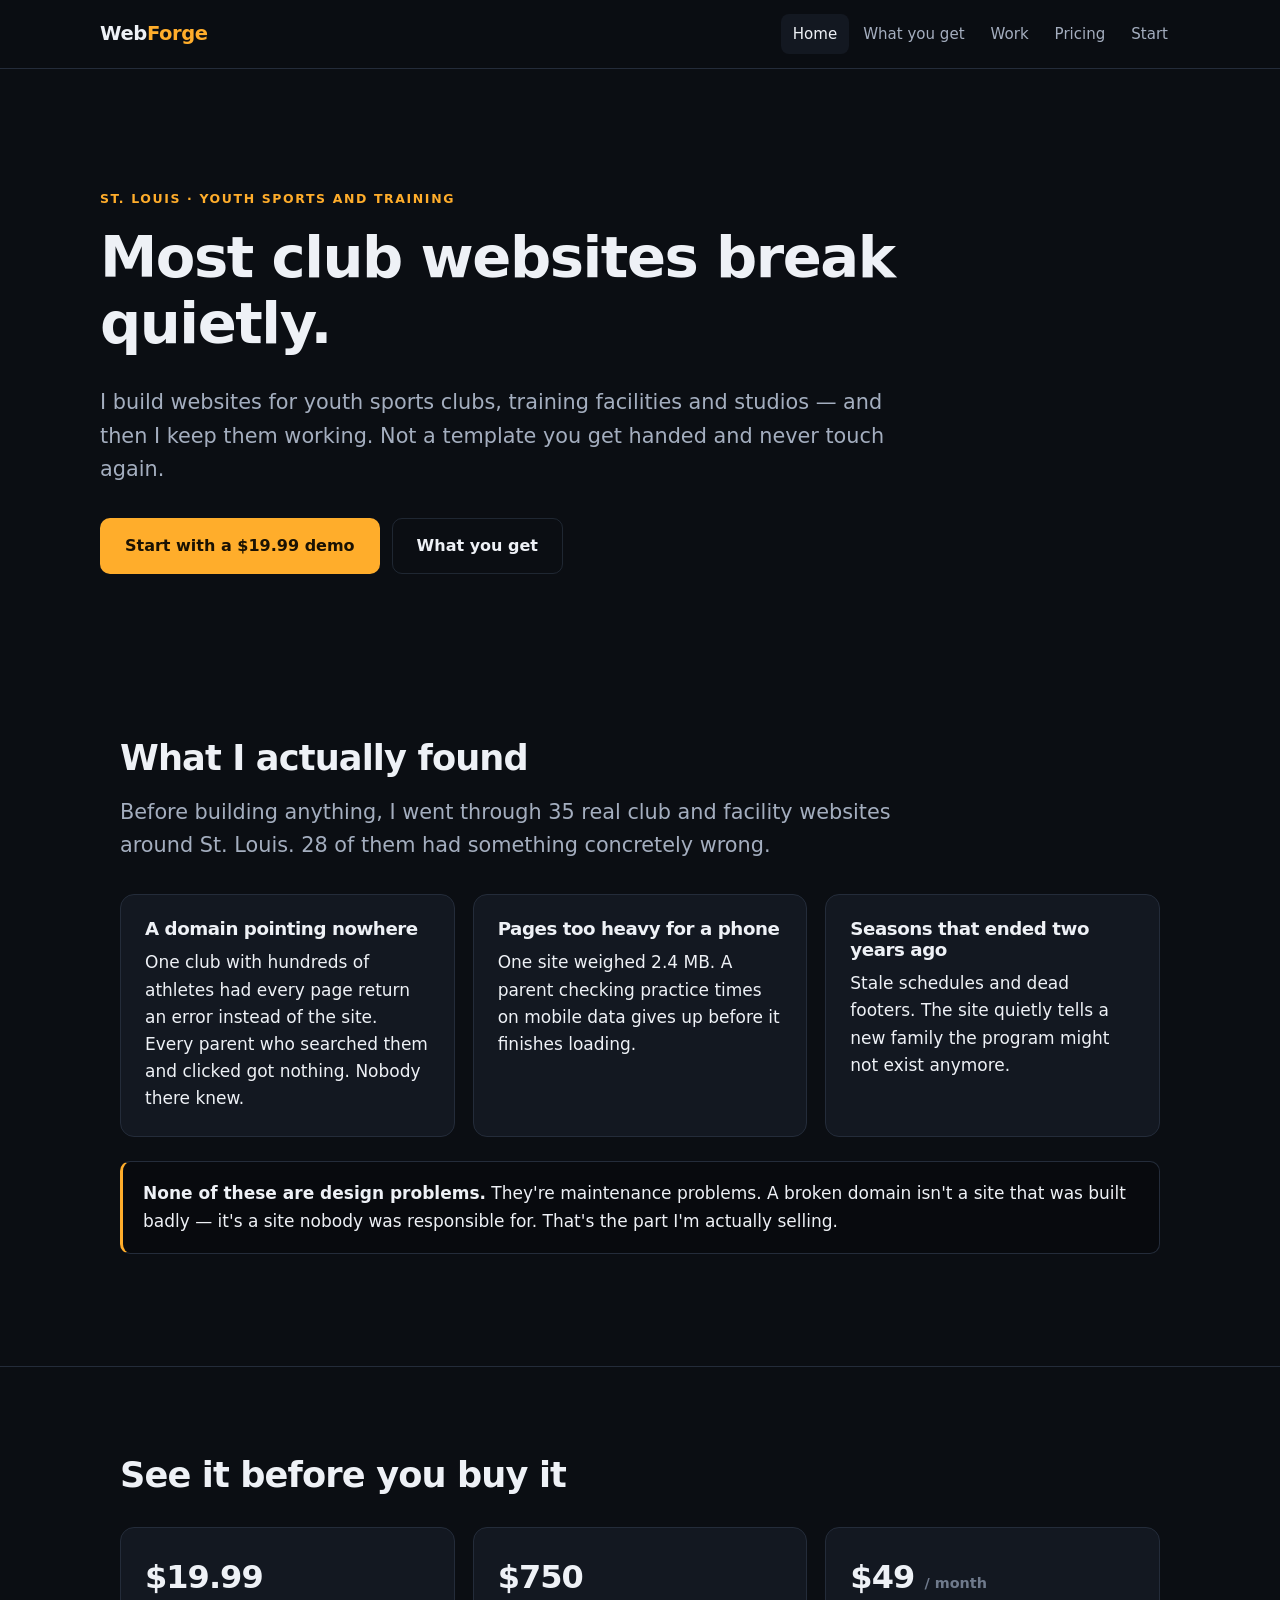
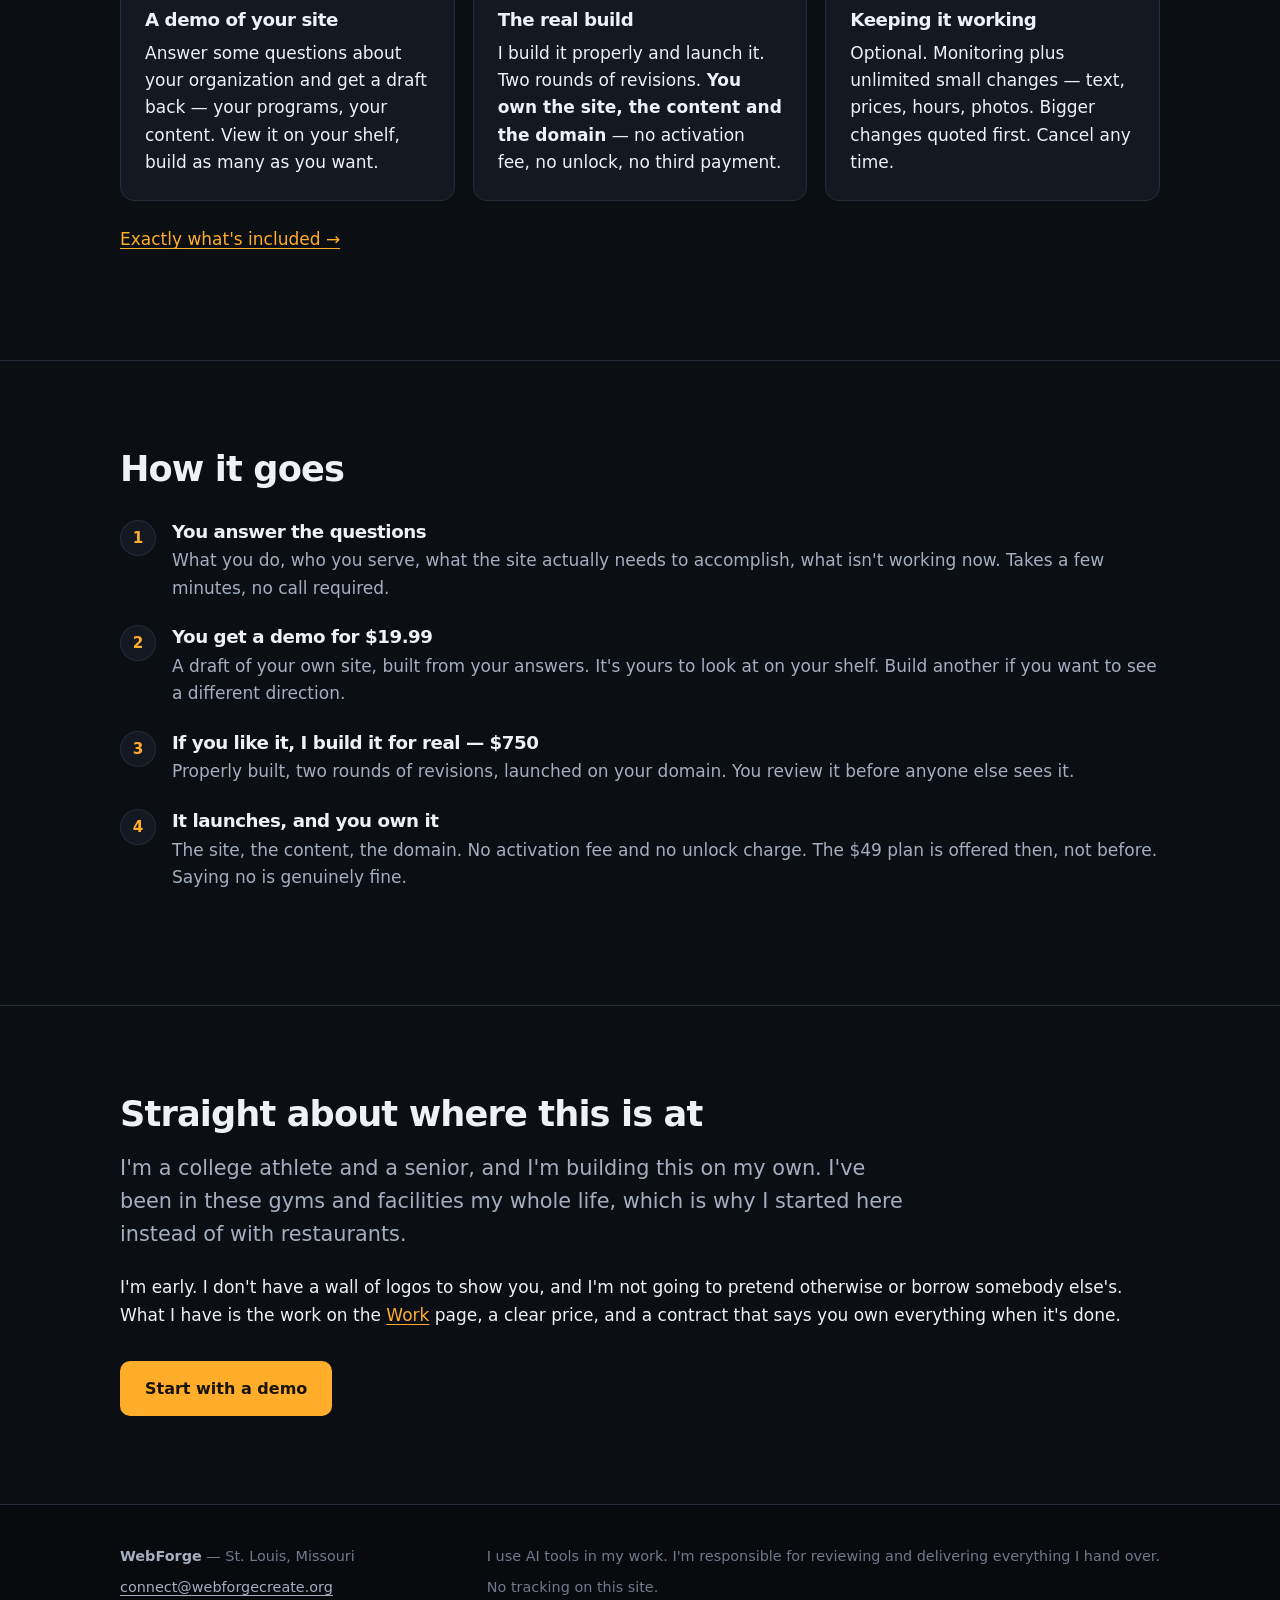
==== index.html @ 50bb5127 "WebForge public marketing site Five static pages: home, what you get, work, pricing, start. No build" ====
<!doctype html>
<html lang="en">
<head>
<meta charset="utf-8">
<meta name="viewport" content="width=device-width, initial-scale=1">
<title>WebForge — websites for youth sports clubs and training facilities</title>
<meta name="description" content="Websites for youth sports clubs, training facilities and studios in St. Louis. $19.99 for a demo, $750 to build it for real, $49 a month to keep it working. You own everything.">
<meta property="og:title" content="WebForge — websites for youth sports clubs">
<meta property="og:description" content="See a demo of your site for $19.99 before you spend $750. You own everything.">
<meta property="og:type" content="website">
<link rel="stylesheet" href="style.css">
</head>
<body>
<a class="skip" href="#main">Skip to content</a>

<header class="site">
  <div class="wrap bar">
    <a class="brand" href="index.html">Web<span>Forge</span></a>
    <nav class="site" aria-label="Main">
      <ul>
        <li><a href="index.html" aria-current="page">Home</a></li>
        <li><a href="what-you-get.html">What you get</a></li>
        <li><a href="work.html">Work</a></li>
        <li><a href="pricing.html">Pricing</a></li>
        <li><a href="start.html">Start</a></li>
      </ul>
    </nav>
  </div>
</header>

<main id="main">

  <div class="wrap hero">
    <p class="eyebrow">St. Louis · youth sports and training</p>
    <h1>Most club websites break quietly.</h1>
    <p class="lede">
      I build websites for youth sports clubs, training facilities and studios — and then I keep
      them working. Not a template you get handed and never touch again.
    </p>
    <div class="actions">
      <a class="btn btn-primary" href="start.html">Start with a $19.99 demo</a>
      <a class="btn btn-ghost" href="what-you-get.html">What you get</a>
    </div>
  </div>

  <section>
    <div class="wrap">
      <h2>What I actually found</h2>
      <p class="lede">
        Before building anything, I went through 35 real club and facility websites around
        St. Louis. 28 of them had something concretely wrong.
      </p>
      <div class="grid g3" style="margin-top:2rem">
        <div class="card">
          <h3>A domain pointing nowhere</h3>
          <p>One club with hundreds of athletes had every page return an error instead of the site.
          Every parent who searched them and clicked got nothing. Nobody there knew.</p>
        </div>
        <div class="card">
          <h3>Pages too heavy for a phone</h3>
          <p>One site weighed 2.4&nbsp;MB. A parent checking practice times on mobile data gives up
          before it finishes loading.</p>
        </div>
        <div class="card">
          <h3>Seasons that ended two years ago</h3>
          <p>Stale schedules and dead footers. The site quietly tells a new family the program might
          not exist anymore.</p>
        </div>
      </div>
      <div class="note">
        <p><strong>None of these are design problems.</strong> They're maintenance problems. A
        broken domain isn't a site that was built badly — it's a site nobody was responsible for.
        That's the part I'm actually selling.</p>
      </div>
    </div>
  </section>

  <section>
    <div class="wrap">
      <h2>See it before you buy it</h2>
      <div class="grid g3" style="margin-top:2rem">
        <div class="card">
          <span class="price">$19.99</span>
          <h3>A demo of your site</h3>
          <p>Answer some questions about your organization and get a draft back — your programs,
          your content. View it on your shelf, build as many as you want.</p>
        </div>
        <div class="card">
          <span class="price">$750</span>
          <h3>The real build</h3>
          <p>I build it properly and launch it. Two rounds of revisions. <strong>You own the site,
          the content and the domain</strong> — no activation fee, no unlock, no third payment.</p>
        </div>
        <div class="card">
          <span class="price">$49 <small>/ month</small></span>
          <h3>Keeping it working</h3>
          <p>Optional. Monitoring plus unlimited small changes — text, prices, hours, photos. Bigger
          changes quoted first. Cancel any time.</p>
        </div>
      </div>
      <p style="margin-top:1.6rem"><a href="what-you-get.html">Exactly what's included &rarr;</a></p>
    </div>
  </section>

  <section>
    <div class="wrap">
      <h2>How it goes</h2>
      <ol class="steps" style="margin-top:2rem">
        <li>
          <h3>You answer the questions</h3>
          <p>What you do, who you serve, what the site actually needs to accomplish, what isn't
          working now. Takes a few minutes, no call required.</p>
        </li>
        <li>
          <h3>You get a demo for $19.99</h3>
          <p>A draft of your own site, built from your answers. It's yours to look at on your shelf.
          Build another if you want to see a different direction.</p>
        </li>
        <li>
          <h3>If you like it, I build it for real — $750</h3>
          <p>Properly built, two rounds of revisions, launched on your domain. You review it before
          anyone else sees it.</p>
        </li>
        <li>
          <h3>It launches, and you own it</h3>
          <p>The site, the content, the domain. No activation fee and no unlock charge. The $49 plan
          is offered then, not before. Saying no is genuinely fine.</p>
        </li>
      </ol>
    </div>
  </section>

  <section>
    <div class="wrap">
      <h2>Straight about where this is at</h2>
      <p class="lede">
        I'm a college athlete and a senior, and I'm building this on my own. I've been in these gyms
        and facilities my whole life, which is why I started here instead of with restaurants.
      </p>
      <p>
        I'm early. I don't have a wall of logos to show you, and I'm not going to pretend otherwise
        or borrow somebody else's. What I have is the work on the <a href="work.html">Work</a> page,
        a clear price, and a contract that says you own everything when it's done.
      </p>
      <div class="actions">
        <a class="btn btn-primary" href="start.html">Start with a demo</a>
      </div>
    </div>
  </section>

</main>

<footer class="site">
  <div class="wrap rows">
    <div>
      <p><strong style="color:var(--text-dim)">WebForge</strong> — St. Louis, Missouri</p>
      <p><a href="mailto:connect@webforgecreate.org">connect@webforgecreate.org</a></p>
    </div>
    <div>
      <p>I use AI tools in my work. I'm responsible for reviewing and delivering everything I hand over.</p>
      <p>No tracking on this site.</p>
    </div>
  </div>
</footer>

</body>
</html>
---- style.css ----
/* WebForge public marketing site
   Built 2026-10-01. No web fonts, no tracking, no third-party requests. */

:root {
  --bg: #0b0e13;
  --bg-raised: #131821;
  --bg-sunken: #080a0e;
  --line: #242c3a;
  --line-bright: #35405380;
  --text: #eef1f6;
  --text-dim: #a4aebf;
  --text-faint: #6f7a8c;
  --accent: #ffad2b;
  --accent-dim: #c7811b;
  --accent-ink: #1a1203;
  --good: #4ad98b;
  --maxw: 1080px;
  --radius: 14px;
}

* { box-sizing: border-box; }

html { -webkit-text-size-adjust: 100%; scroll-behavior: smooth; }
@media (prefers-reduced-motion: reduce) {
  html { scroll-behavior: auto; }
  *, *::before, *::after { animation-duration: .001ms !important; transition-duration: .001ms !important; }
}

body {
  margin: 0;
  background: var(--bg);
  color: var(--text);
  font-family: ui-sans-serif, system-ui, -apple-system, "Segoe UI", Roboto, Helvetica, Arial, sans-serif;
  font-size: 17px;
  line-height: 1.6;
  -webkit-font-smoothing: antialiased;
}

img { max-width: 100%; height: auto; display: block; }
[hidden] { display: none !important; }

a { color: var(--accent); text-decoration-thickness: 1px; text-underline-offset: 3px; }
a:hover { color: #ffc56b; }

:focus-visible {
  outline: 3px solid var(--accent);
  outline-offset: 3px;
  border-radius: 4px;
}

.skip {
  position: absolute; left: -9999px; top: 0;
  background: var(--accent); color: var(--accent-ink);
  padding: .7rem 1rem; font-weight: 700; z-index: 100;
}
.skip:focus { left: 0; }

.wrap { width: 100%; max-width: var(--maxw); margin: 0 auto; padding: 0 20px; }

/* ---------- header ---------- */
header.site {
  border-bottom: 1px solid var(--line);
  background: color-mix(in srgb, var(--bg) 92%, transparent);
  position: sticky; top: 0; z-index: 50;
  backdrop-filter: blur(8px);
}
.bar { display: flex; align-items: center; justify-content: space-between; gap: 1rem; padding: 14px 0; flex-wrap: wrap; }

.brand {
  font-weight: 800; font-size: 1.22rem; letter-spacing: -.02em;
  color: var(--text); text-decoration: none; white-space: nowrap;
}
.brand span { color: var(--accent); }

nav.site ul { list-style: none; display: flex; gap: 2px; margin: 0; padding: 0; flex-wrap: wrap; }
nav.site a {
  display: block; padding: 8px 12px; border-radius: 8px;
  color: var(--text-dim); text-decoration: none; font-size: .94rem; font-weight: 500;
}
nav.site a:hover { background: var(--bg-raised); color: var(--text); }
nav.site a[aria-current="page"] { color: var(--text); background: var(--bg-raised); }

/* ---------- type ---------- */
h1, h2, h3 { line-height: 1.15; letter-spacing: -.025em; margin: 0 0 .5em; font-weight: 800; }
h1 { font-size: clamp(2.1rem, 6vw, 3.6rem); }
h2 { font-size: clamp(1.5rem, 3.6vw, 2.2rem); margin-top: 0; }
h3 { font-size: 1.14rem; font-weight: 700; }
p { margin: 0 0 1.1em; }
.lede { font-size: clamp(1.08rem, 2.3vw, 1.3rem); color: var(--text-dim); max-width: 60ch; }
.eyebrow {
  font-size: .78rem; font-weight: 700; letter-spacing: .13em; text-transform: uppercase;
  color: var(--accent); margin: 0 0 1rem;
}
.small { font-size: .88rem; color: var(--text-faint); }

/* ---------- sections ---------- */
section { padding: clamp(48px, 8vw, 88px) 0; border-bottom: 1px solid var(--line); }
section:last-of-type { border-bottom: 0; }
.hero { padding: clamp(56px, 11vw, 120px) 0 clamp(44px, 7vw, 76px); }
.hero h1 { max-width: 22ch; }

/* ---------- buttons ---------- */
.actions { display: flex; flex-wrap: wrap; gap: 12px; margin-top: 2rem; }
.btn {
  display: inline-block; padding: 14px 24px; border-radius: 10px;
  font-weight: 700; font-size: 1rem; text-decoration: none; border: 1px solid transparent;
}
.btn-primary { background: var(--accent); color: var(--accent-ink); }
.btn-primary:hover { background: #ffc15a; color: var(--accent-ink); }
.btn-ghost { border-color: var(--line-bright); color: var(--text); }
.btn-ghost:hover { background: var(--bg-raised); color: var(--text); }

/* ---------- grid + cards ---------- */
.grid { display: grid; gap: 18px; }
.g2 { grid-template-columns: repeat(auto-fit, minmax(260px, 1fr)); }
.g3 { grid-template-columns: repeat(auto-fit, minmax(230px, 1fr)); }

.card {
  background: var(--bg-raised); border: 1px solid var(--line);
  border-radius: var(--radius); padding: 24px;
}
.card h3 { margin-top: 0; }
.card p:last-child { margin-bottom: 0; }
.card .price { font-size: 2rem; font-weight: 800; letter-spacing: -.03em; display: block; margin: 0 0 .2em; }
.card .price small { font-size: .9rem; font-weight: 600; color: var(--text-faint); letter-spacing: 0; }

.note {
  background: var(--bg-sunken); border: 1px solid var(--line);
  border-left: 3px solid var(--accent);
  border-radius: 10px; padding: 18px 20px; margin: 1.5rem 0;
}
.note p:last-child { margin-bottom: 0; }

/* ---------- lists ---------- */
ul.ticks { list-style: none; padding: 0; margin: 0; }
ul.ticks li { padding-left: 1.7em; position: relative; margin-bottom: .6em; }
ul.ticks li::before {
  content: ""; position: absolute; left: 0; top: .52em;
  width: 9px; height: 9px; border-radius: 50%; background: var(--accent);
}
ul.plain { padding-left: 1.2em; margin: 0 0 1.1em; }
ul.plain li { margin-bottom: .5em; }

/* ---------- table ---------- */
.scroll-x { overflow-x: auto; -webkit-overflow-scrolling: touch; margin: 1.5rem 0; }
table { border-collapse: collapse; width: 100%; min-width: 520px; font-size: .95rem; }
caption { text-align: left; color: var(--text-faint); font-size: .88rem; padding-bottom: .7rem; }
th, td { text-align: left; padding: 13px 14px; border-bottom: 1px solid var(--line); vertical-align: top; }
thead th { color: var(--text-faint); font-size: .78rem; text-transform: uppercase; letter-spacing: .09em; font-weight: 700; }
tbody tr:last-child td { border-bottom: 0; }
td strong { color: var(--text); }

/* ---------- steps ---------- */
ol.steps { list-style: none; counter-reset: s; padding: 0; margin: 0; }
ol.steps li {
  counter-increment: s; position: relative; padding-left: 52px;
  margin-bottom: 1.6rem;
}
ol.steps li::before {
  content: counter(s); position: absolute; left: 0; top: -2px;
  width: 34px; height: 34px; border-radius: 50%;
  background: var(--bg-raised); border: 1px solid var(--line-bright);
  color: var(--accent); font-weight: 800; font-size: .95rem;
  display: grid; place-items: center;
}
ol.steps h3 { margin-bottom: .25em; }
ol.steps p { margin-bottom: 0; color: var(--text-dim); }

/* ---------- demo frames ---------- */
.shot {
  border: 1px solid var(--line); border-radius: var(--radius);
  overflow: hidden; background: var(--bg-sunken);
}
.shot .chrome {
  display: flex; gap: 6px; align-items: center;
  padding: 10px 12px; border-bottom: 1px solid var(--line); background: var(--bg-raised);
}
.shot .dot { width: 9px; height: 9px; border-radius: 50%; background: var(--line-bright); }
.shot .body { padding: 26px 22px; }
.shot .body p:last-child { margin-bottom: 0; }

/* ---------- form ---------- */
form .field { margin-bottom: 1.1rem; }
label { display: block; font-weight: 600; font-size: .94rem; margin-bottom: .4rem; }
input, textarea {
  width: 100%; padding: 12px 14px; font: inherit; font-size: 1rem;
  color: var(--text); background: var(--bg-sunken);
  border: 1px solid var(--line-bright); border-radius: 9px;
}
input:focus, textarea:focus { border-color: var(--accent); }
textarea { min-height: 130px; resize: vertical; }

/* ---------- footer ---------- */
footer.site {
  border-top: 1px solid var(--line); background: var(--bg-sunken);
  padding: 40px 0; color: var(--text-faint); font-size: .9rem;
}
footer.site a { color: var(--text-dim); }
footer.site .rows { display: flex; justify-content: space-between; gap: 20px; flex-wrap: wrap; }
footer.site p { margin: 0 0 .5em; }
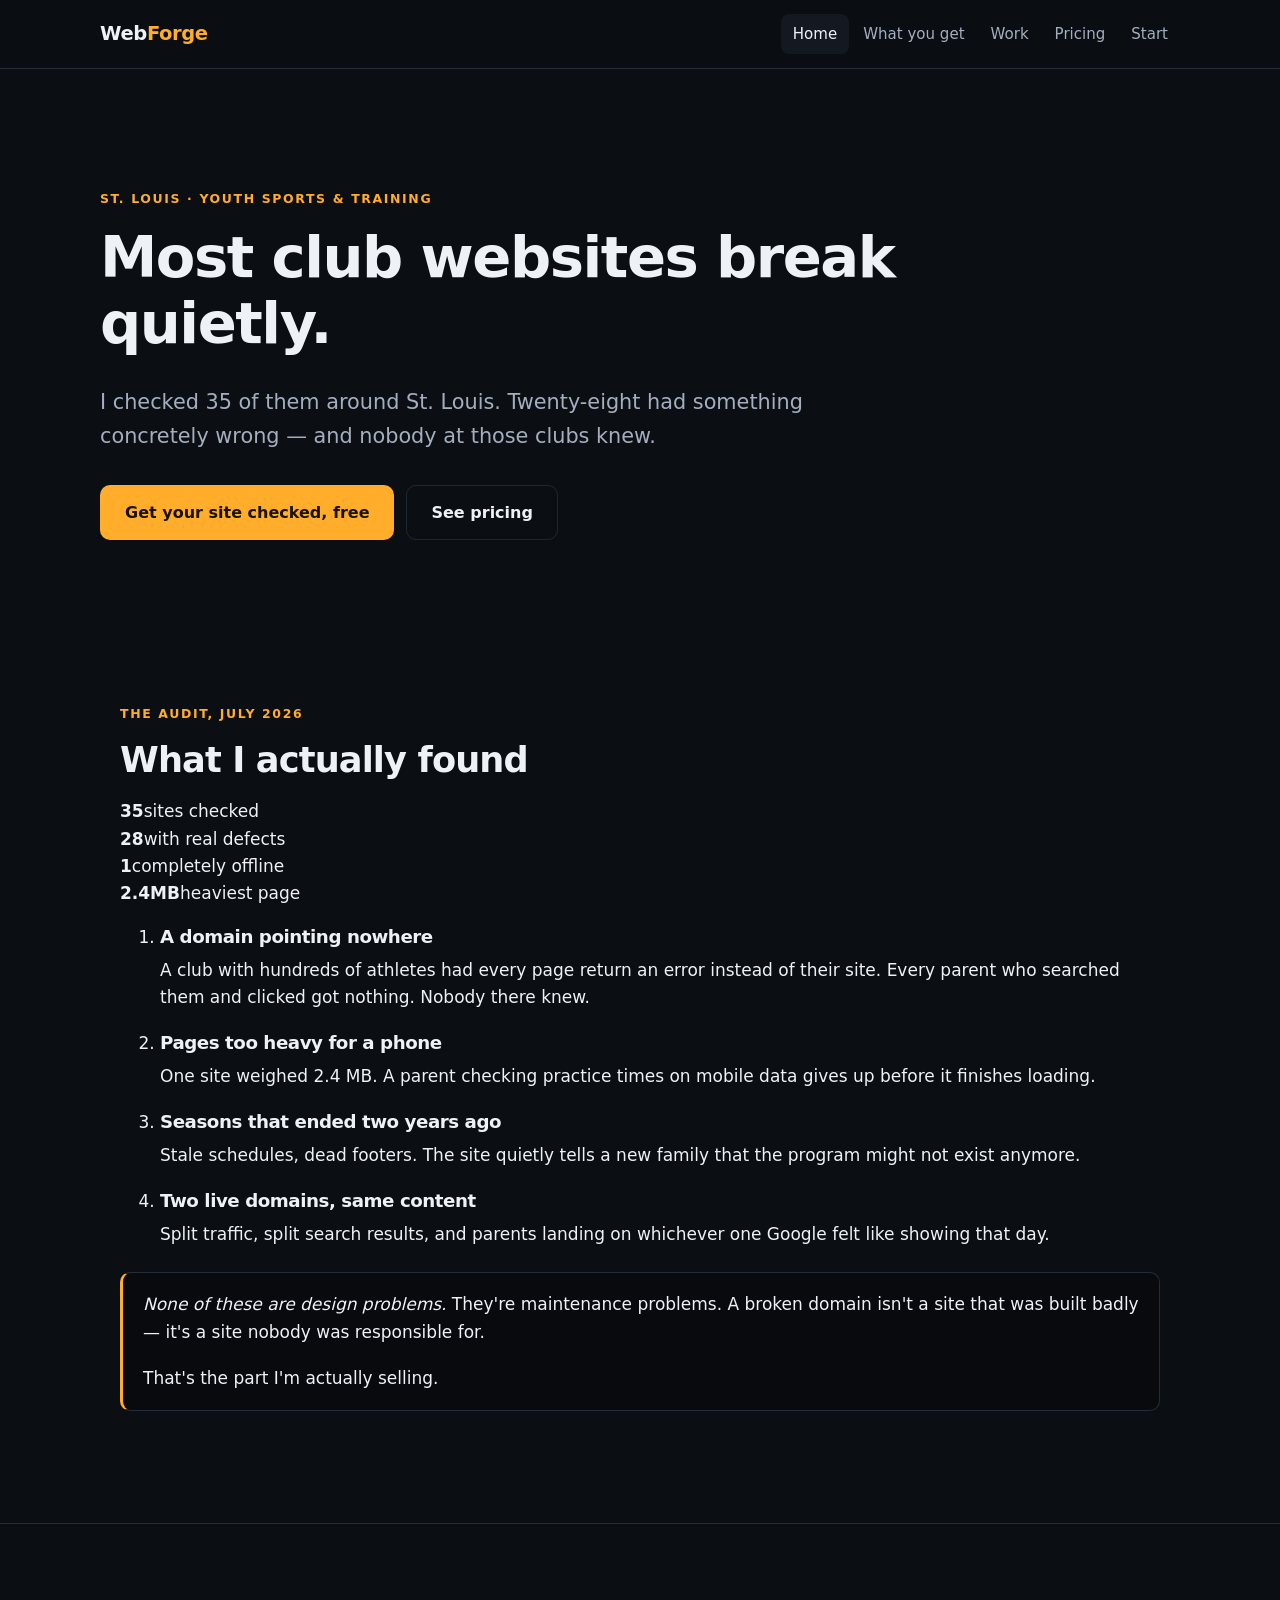
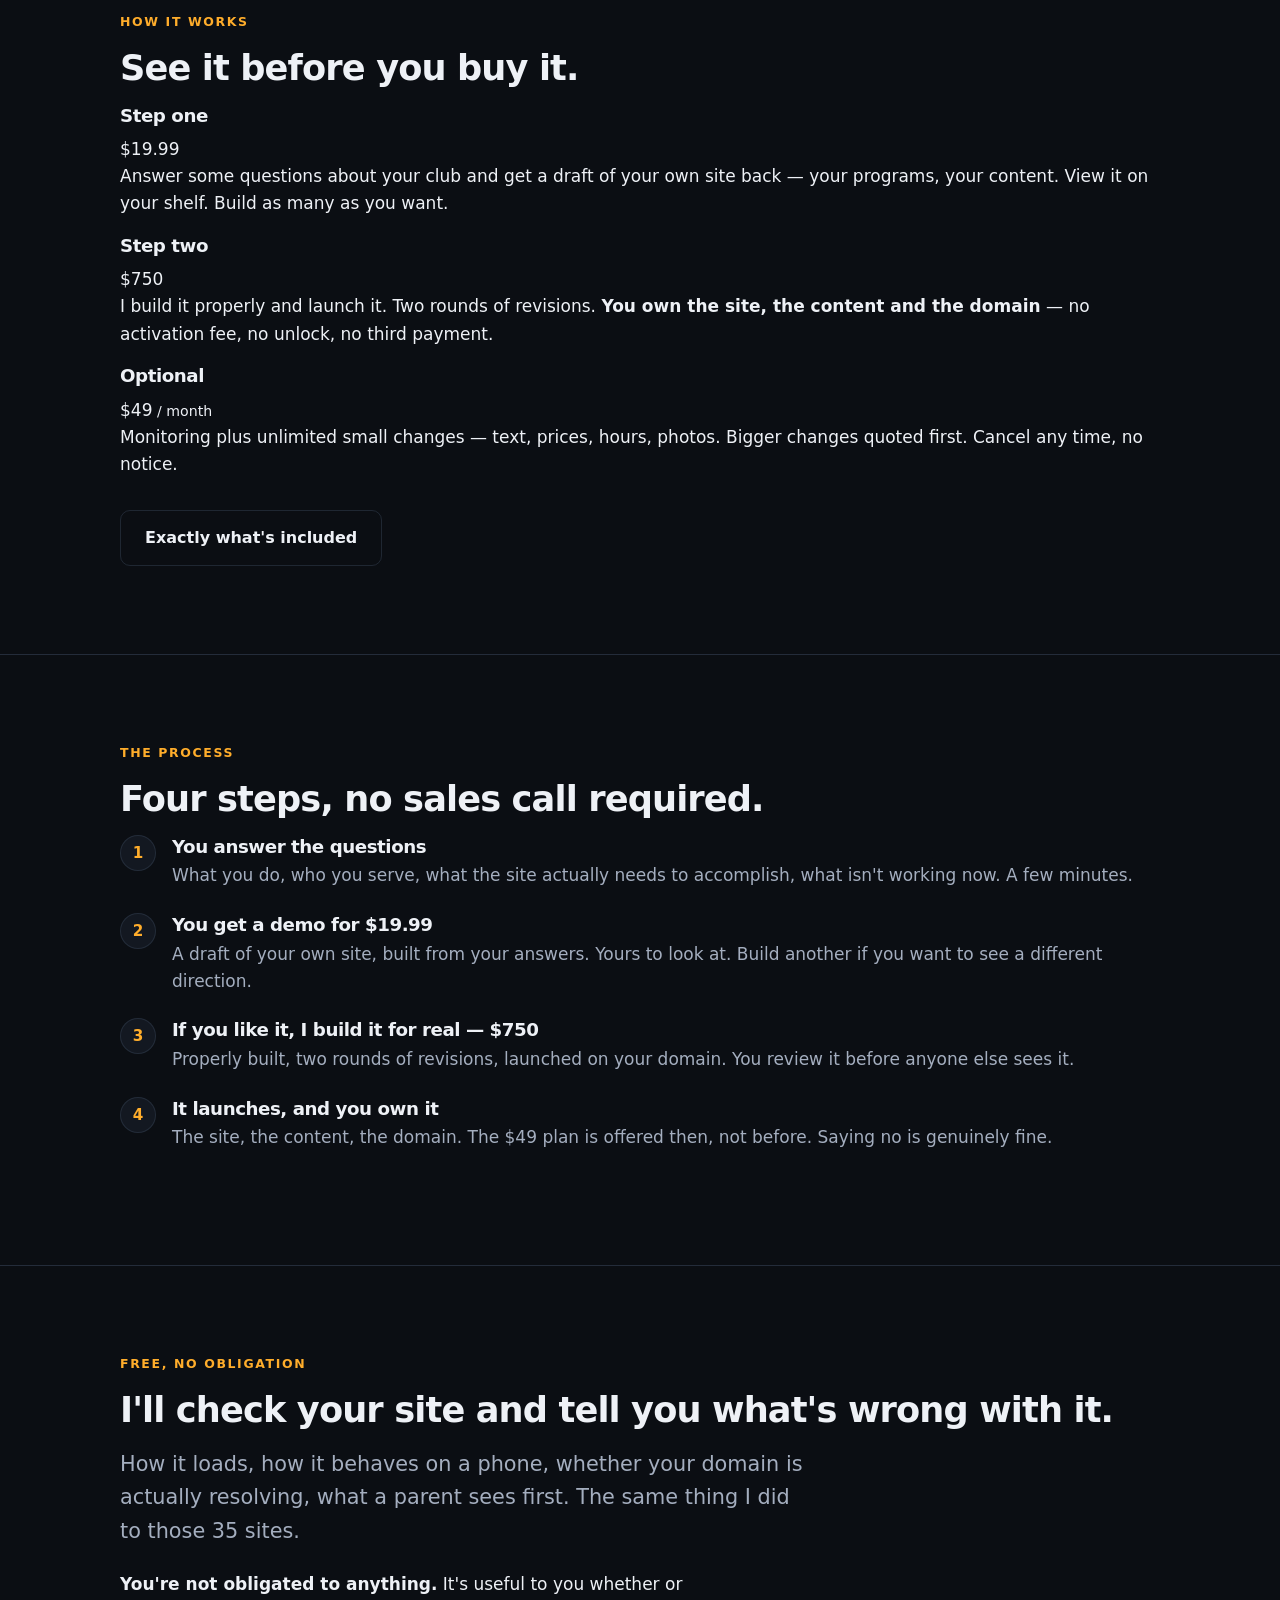
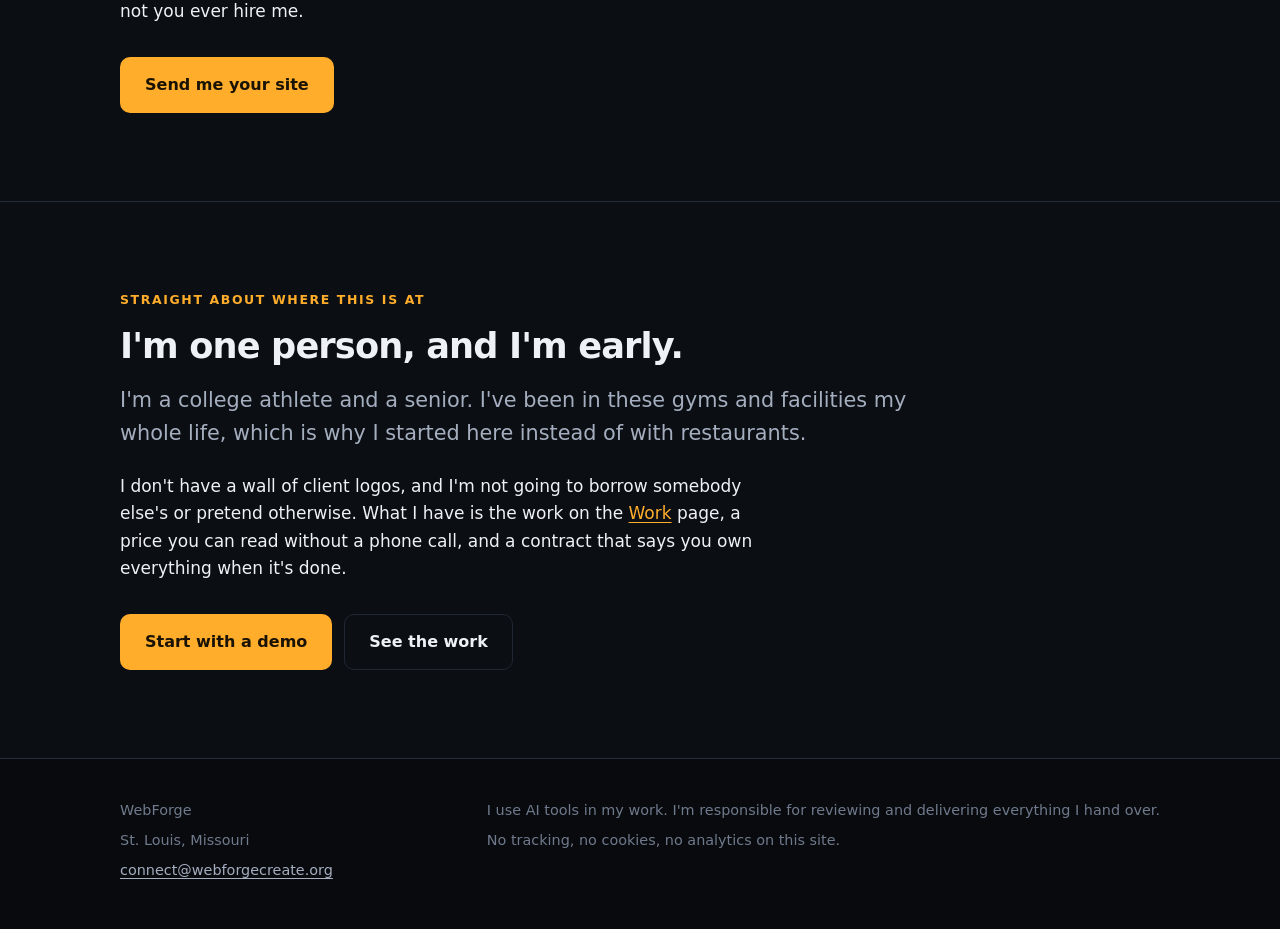
==== commit 936f79ae: "Redesign: the Evidence system" ====
--- a/index.html
+++ b/index.html
@@ -31,90 +31,104 @@
 <main id="main">
 
   <div class="wrap hero">
-    <p class="eyebrow">St. Louis · youth sports and training</p>
+    <p class="eyebrow">St. Louis · youth sports &amp; training</p>
     <h1>Most club websites break quietly.</h1>
     <p class="lede">
-      I build websites for youth sports clubs, training facilities and studios — and then I keep
-      them working. Not a template you get handed and never touch again.
+      I checked 35 of them around St. Louis. Twenty-eight had something concretely wrong — and
+      nobody at those clubs knew.
     </p>
     <div class="actions">
-      <a class="btn btn-primary" href="start.html">Start with a $19.99 demo</a>
-      <a class="btn btn-ghost" href="what-you-get.html">What you get</a>
+      <a class="btn btn-primary" href="start.html">Get your site checked, free</a>
+      <a class="btn btn-ghost" href="pricing.html">See pricing</a>
     </div>
   </div>
 
-  <section>
-    <div class="wrap">
+  <section class="band">
+    <div class="wrap">
+      <p class="eyebrow">The audit, July 2026</p>
       <h2>What I actually found</h2>
-      <p class="lede">
-        Before building anything, I went through 35 real club and facility websites around
-        St. Louis. 28 of them had something concretely wrong.
-      </p>
-      <div class="grid g3" style="margin-top:2rem">
-        <div class="card">
+      <div class="stats">
+        <div class="stat"><b>35</b><span>sites checked</span></div>
+        <div class="stat"><b>28</b><span>with real defects</span></div>
+        <div class="stat"><b>1</b><span>completely offline</span></div>
+        <div class="stat"><b>2.4MB</b><span>heaviest page</span></div>
+      </div>
+
+      <ol class="findings">
+        <li>
           <h3>A domain pointing nowhere</h3>
-          <p>One club with hundreds of athletes had every page return an error instead of the site.
+          <p>A club with hundreds of athletes had every page return an error instead of their site.
           Every parent who searched them and clicked got nothing. Nobody there knew.</p>
-        </div>
-        <div class="card">
+        </li>
+        <li>
           <h3>Pages too heavy for a phone</h3>
           <p>One site weighed 2.4&nbsp;MB. A parent checking practice times on mobile data gives up
           before it finishes loading.</p>
+        </li>
+        <li>
+          <h3>Seasons that ended two years ago</h3>
+          <p>Stale schedules, dead footers. The site quietly tells a new family that the program
+          might not exist anymore.</p>
+        </li>
+        <li>
+          <h3>Two live domains, same content</h3>
+          <p>Split traffic, split search results, and parents landing on whichever one Google felt
+          like showing that day.</p>
+        </li>
+      </ol>
+
+      <div class="note">
+        <p><em class="hl">None of these are design problems.</em> They're maintenance problems. A
+        broken domain isn't a site that was built badly — it's a site nobody was responsible for.</p>
+        <p>That's the part I'm actually selling.</p>
+      </div>
+    </div>
+  </section>
+
+  <section>
+    <div class="wrap">
+      <p class="eyebrow">How it works</p>
+      <h2>See it before you buy it.</h2>
+      <div class="tiers">
+        <div class="tier">
+          <h3>Step one</h3>
+          <div class="amt">$19.99</div>
+          <p>Answer some questions about your club and get a draft of your own site back — your
+          programs, your content. View it on your shelf. Build as many as you want.</p>
         </div>
-        <div class="card">
-          <h3>Seasons that ended two years ago</h3>
-          <p>Stale schedules and dead footers. The site quietly tells a new family the program might
-          not exist anymore.</p>
-        </div>
-      </div>
-      <div class="note">
-        <p><strong>None of these are design problems.</strong> They're maintenance problems. A
-        broken domain isn't a site that was built badly — it's a site nobody was responsible for.
-        That's the part I'm actually selling.</p>
-      </div>
-    </div>
-  </section>
-
-  <section>
-    <div class="wrap">
-      <h2>See it before you buy it</h2>
-      <div class="grid g3" style="margin-top:2rem">
-        <div class="card">
-          <span class="price">$19.99</span>
-          <h3>A demo of your site</h3>
-          <p>Answer some questions about your organization and get a draft back — your programs,
-          your content. View it on your shelf, build as many as you want.</p>
-        </div>
-        <div class="card">
-          <span class="price">$750</span>
-          <h3>The real build</h3>
+        <div class="tier">
+          <h3>Step two</h3>
+          <div class="amt">$750</div>
           <p>I build it properly and launch it. Two rounds of revisions. <strong>You own the site,
           the content and the domain</strong> — no activation fee, no unlock, no third payment.</p>
         </div>
-        <div class="card">
-          <span class="price">$49 <small>/ month</small></span>
-          <h3>Keeping it working</h3>
-          <p>Optional. Monitoring plus unlimited small changes — text, prices, hours, photos. Bigger
-          changes quoted first. Cancel any time.</p>
+        <div class="tier">
+          <h3>Optional</h3>
+          <div class="amt">$49<small> / month</small></div>
+          <p>Monitoring plus unlimited small changes — text, prices, hours, photos. Bigger changes
+          quoted first. Cancel any time, no notice.</p>
         </div>
       </div>
-      <p style="margin-top:1.6rem"><a href="what-you-get.html">Exactly what's included &rarr;</a></p>
-    </div>
-  </section>
-
-  <section>
-    <div class="wrap">
-      <h2>How it goes</h2>
-      <ol class="steps" style="margin-top:2rem">
+      <div class="actions">
+        <a class="btn btn-ghost" href="what-you-get.html">Exactly what's included</a>
+      </div>
+    </div>
+  </section>
+
+  <section class="band">
+    <div class="wrap">
+      <p class="eyebrow">The process</p>
+      <h2>Four steps, no sales call required.</h2>
+      <ol class="steps">
         <li>
           <h3>You answer the questions</h3>
           <p>What you do, who you serve, what the site actually needs to accomplish, what isn't
-          working now. Takes a few minutes, no call required.</p>
+          working now. A few minutes.</p>
         </li>
         <li>
           <h3>You get a demo for $19.99</h3>
-          <p>A draft of your own site, built from your answers. It's yours to look at on your shelf.
-          Build another if you want to see a different direction.</p>
+          <p>A draft of your own site, built from your answers. Yours to look at. Build another if
+          you want to see a different direction.</p>
         </li>
         <li>
           <h3>If you like it, I build it for real — $750</h3>
@@ -123,27 +137,45 @@
         </li>
         <li>
           <h3>It launches, and you own it</h3>
-          <p>The site, the content, the domain. No activation fee and no unlock charge. The $49 plan
-          is offered then, not before. Saying no is genuinely fine.</p>
+          <p>The site, the content, the domain. The $49 plan is offered then, not before. Saying no
+          is genuinely fine.</p>
         </li>
       </ol>
     </div>
   </section>
 
+  <section class="band-signal">
+    <div class="wrap">
+      <p class="eyebrow">Free, no obligation</p>
+      <h2>I'll check your site and tell you what's wrong with it.</h2>
+      <p class="lede" style="max-width:52ch">
+        How it loads, how it behaves on a phone, whether your domain is actually resolving, what a
+        parent sees first. The same thing I did to those 35 sites.
+      </p>
+      <p style="max-width:52ch"><strong>You're not obligated to anything.</strong> It's useful to
+      you whether or not you ever hire me.</p>
+      <div class="actions">
+        <a class="btn btn-primary" href="start.html">Send me your site</a>
+      </div>
+    </div>
+  </section>
+
   <section>
     <div class="wrap">
-      <h2>Straight about where this is at</h2>
+      <p class="eyebrow">Straight about where this is at</p>
+      <h2>I'm one person, and I'm early.</h2>
       <p class="lede">
-        I'm a college athlete and a senior, and I'm building this on my own. I've been in these gyms
-        and facilities my whole life, which is why I started here instead of with restaurants.
+        I'm a college athlete and a senior. I've been in these gyms and facilities my whole life,
+        which is why I started here instead of with restaurants.
       </p>
-      <p>
-        I'm early. I don't have a wall of logos to show you, and I'm not going to pretend otherwise
-        or borrow somebody else's. What I have is the work on the <a href="work.html">Work</a> page,
-        a clear price, and a contract that says you own everything when it's done.
+      <p style="max-width:60ch">
+        I don't have a wall of client logos, and I'm not going to borrow somebody else's or pretend
+        otherwise. What I have is the work on the <a href="work.html">Work</a> page, a price you can
+        read without a phone call, and a contract that says you own everything when it's done.
       </p>
       <div class="actions">
         <a class="btn btn-primary" href="start.html">Start with a demo</a>
+        <a class="btn btn-ghost" href="work.html">See the work</a>
       </div>
     </div>
   </section>
@@ -153,12 +185,13 @@
 <footer class="site">
   <div class="wrap rows">
     <div>
-      <p><strong style="color:var(--text-dim)">WebForge</strong> — St. Louis, Missouri</p>
+      <p class="mark">Web<span>Forge</span></p>
+      <p>St. Louis, Missouri</p>
       <p><a href="mailto:connect@webforgecreate.org">connect@webforgecreate.org</a></p>
     </div>
     <div>
       <p>I use AI tools in my work. I'm responsible for reviewing and delivering everything I hand over.</p>
-      <p>No tracking on this site.</p>
+      <p>No tracking, no cookies, no analytics on this site.</p>
     </div>
   </div>
 </footer>
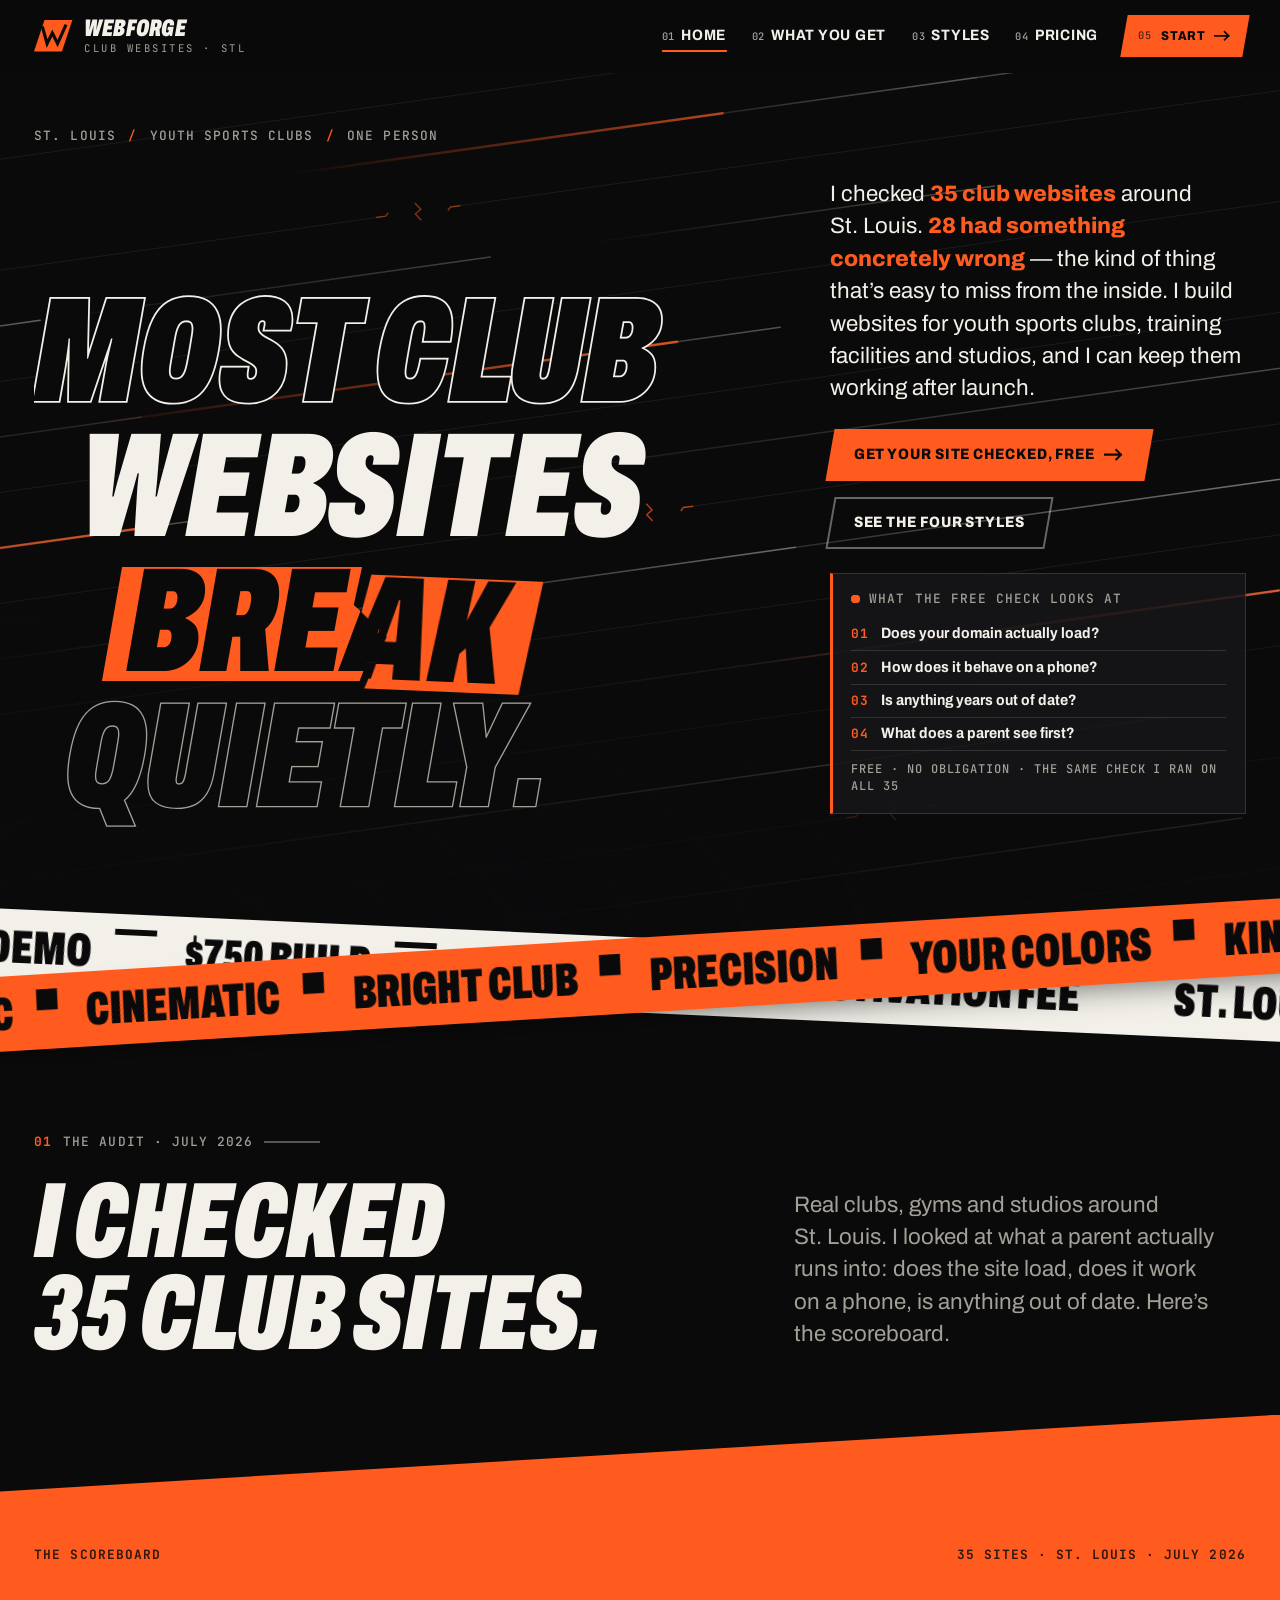
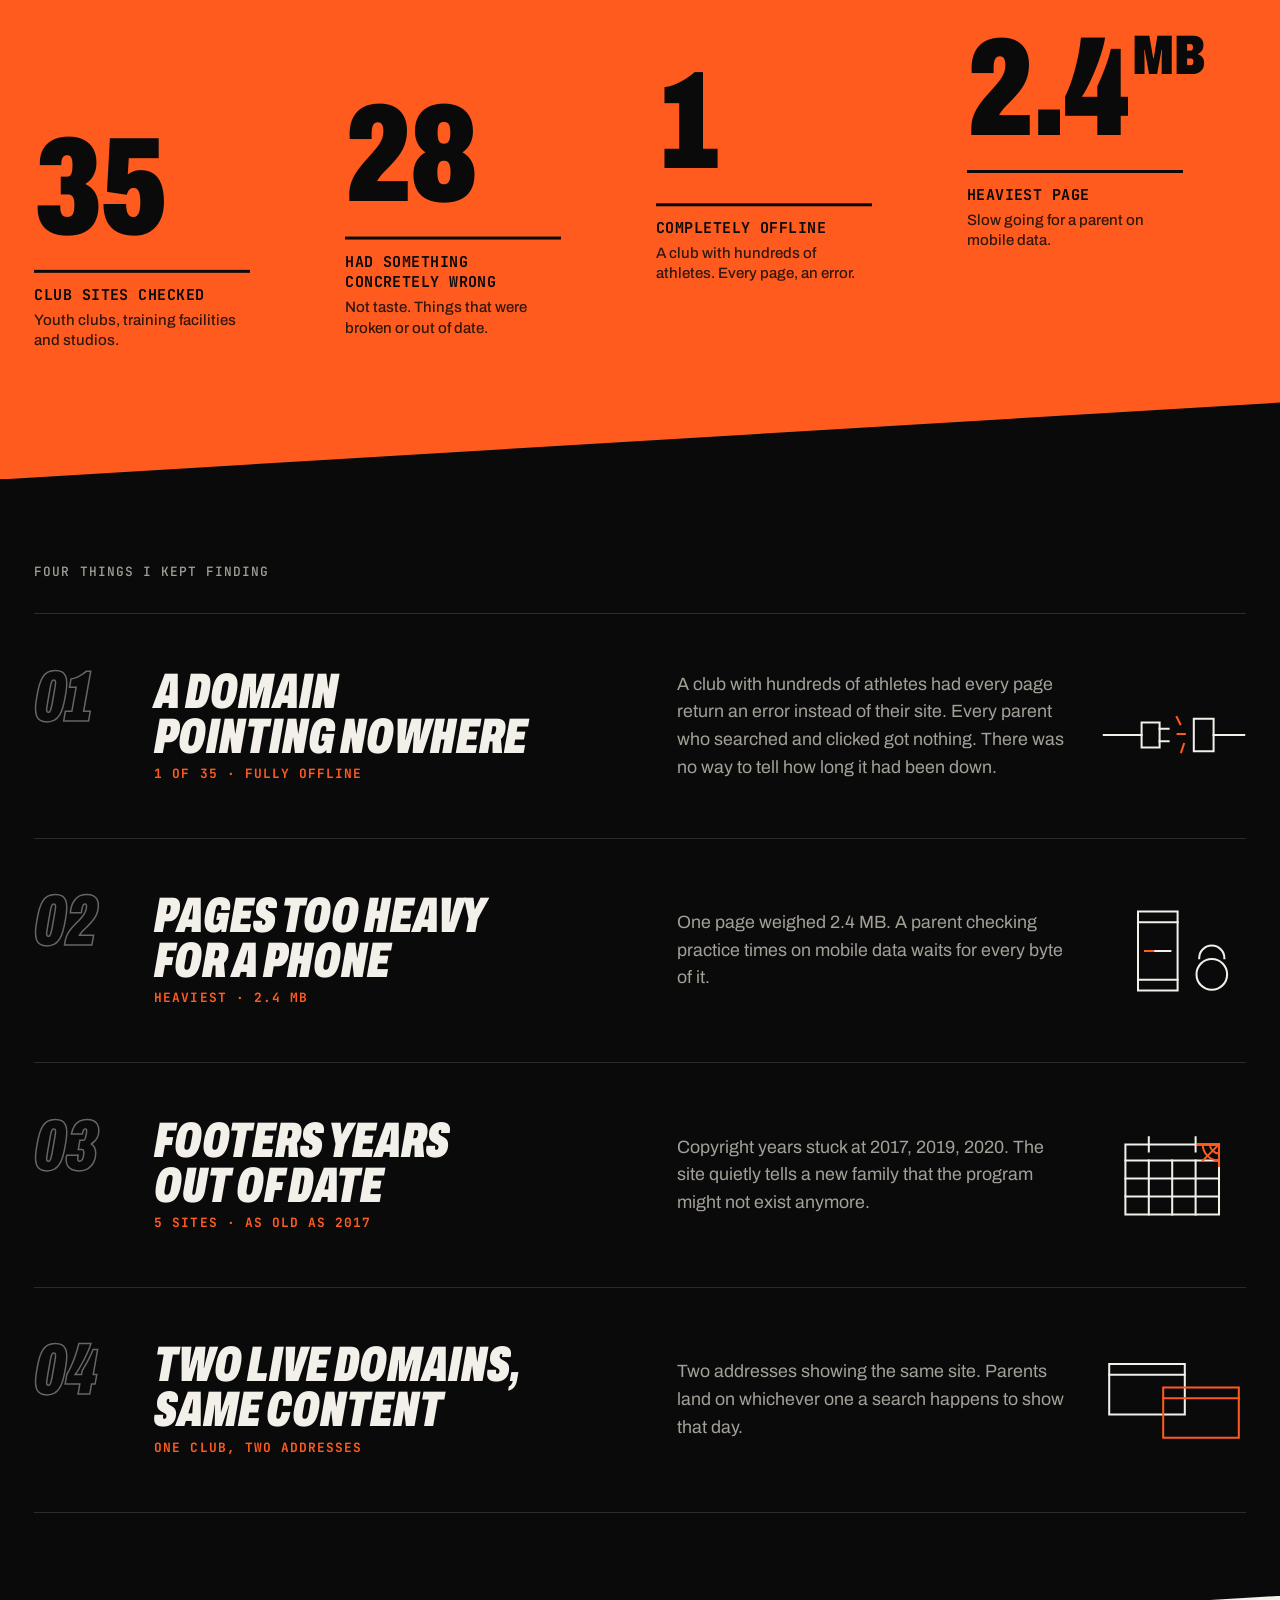
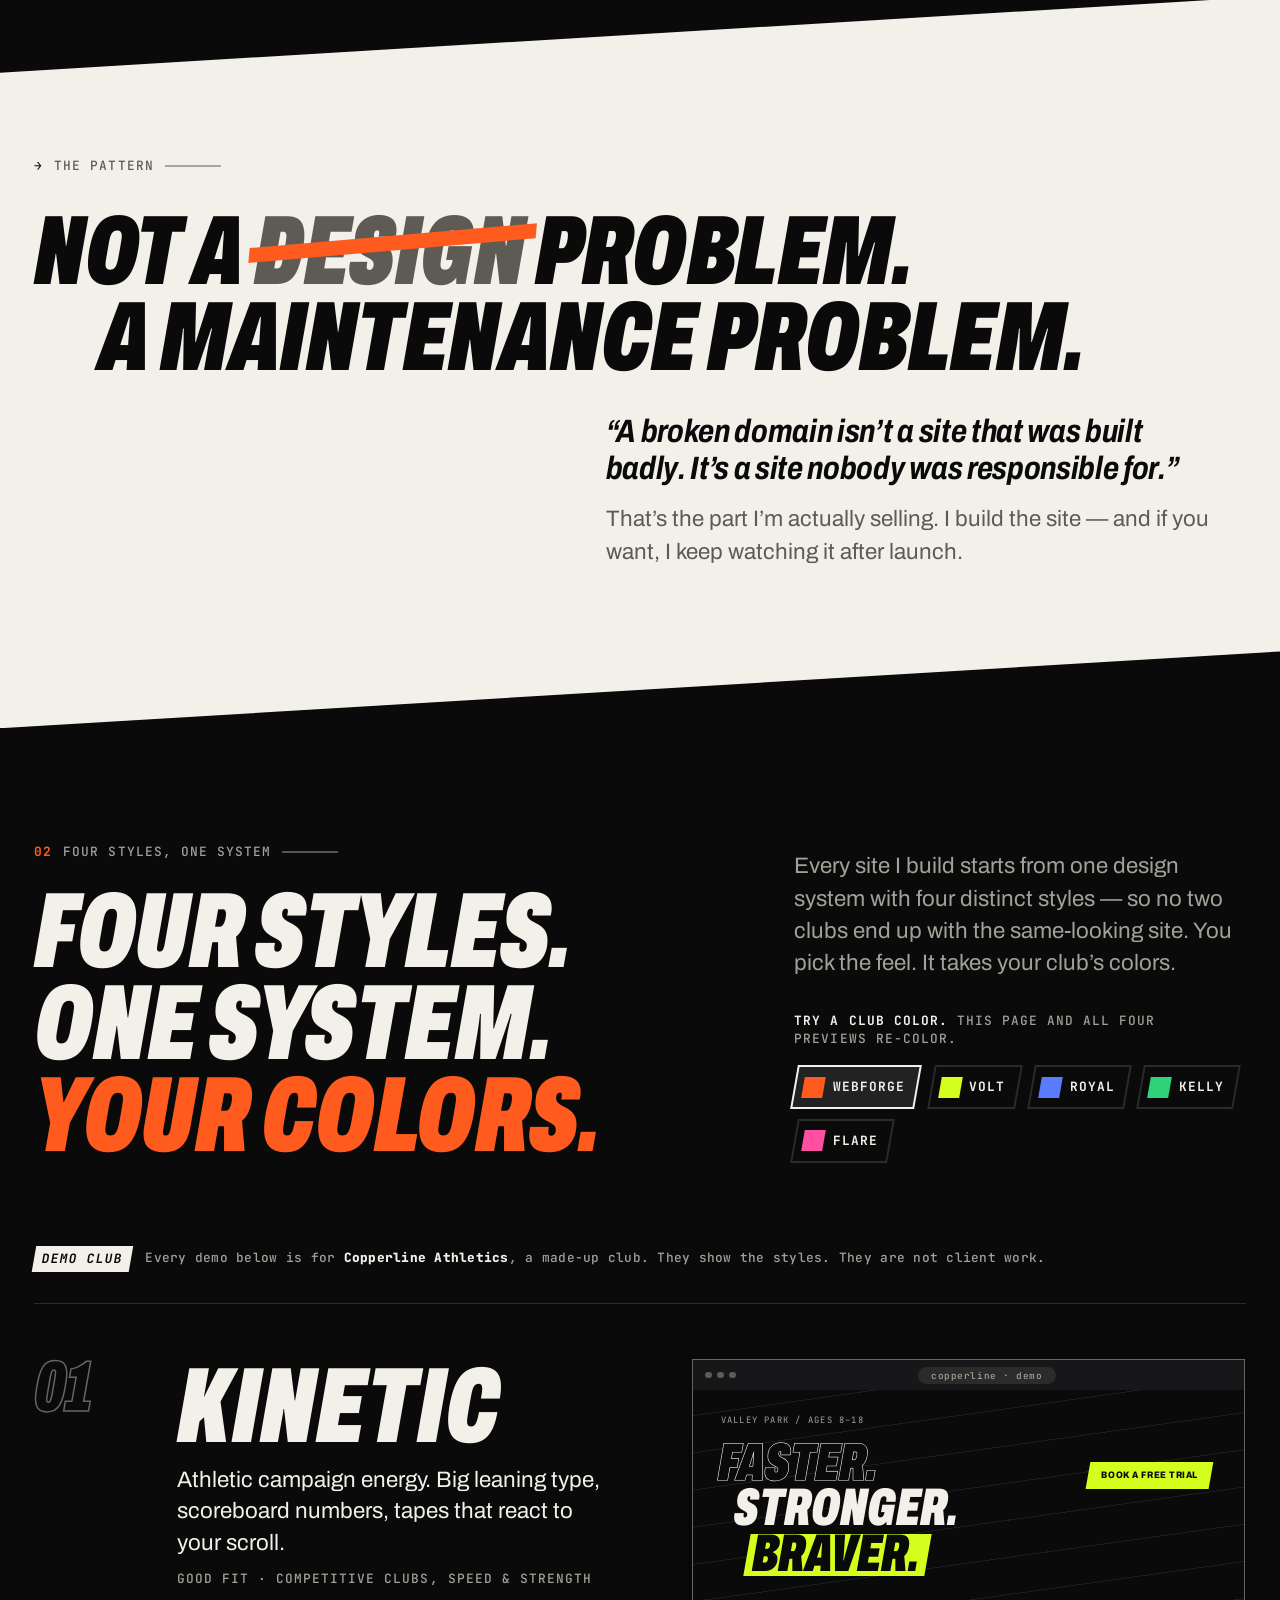
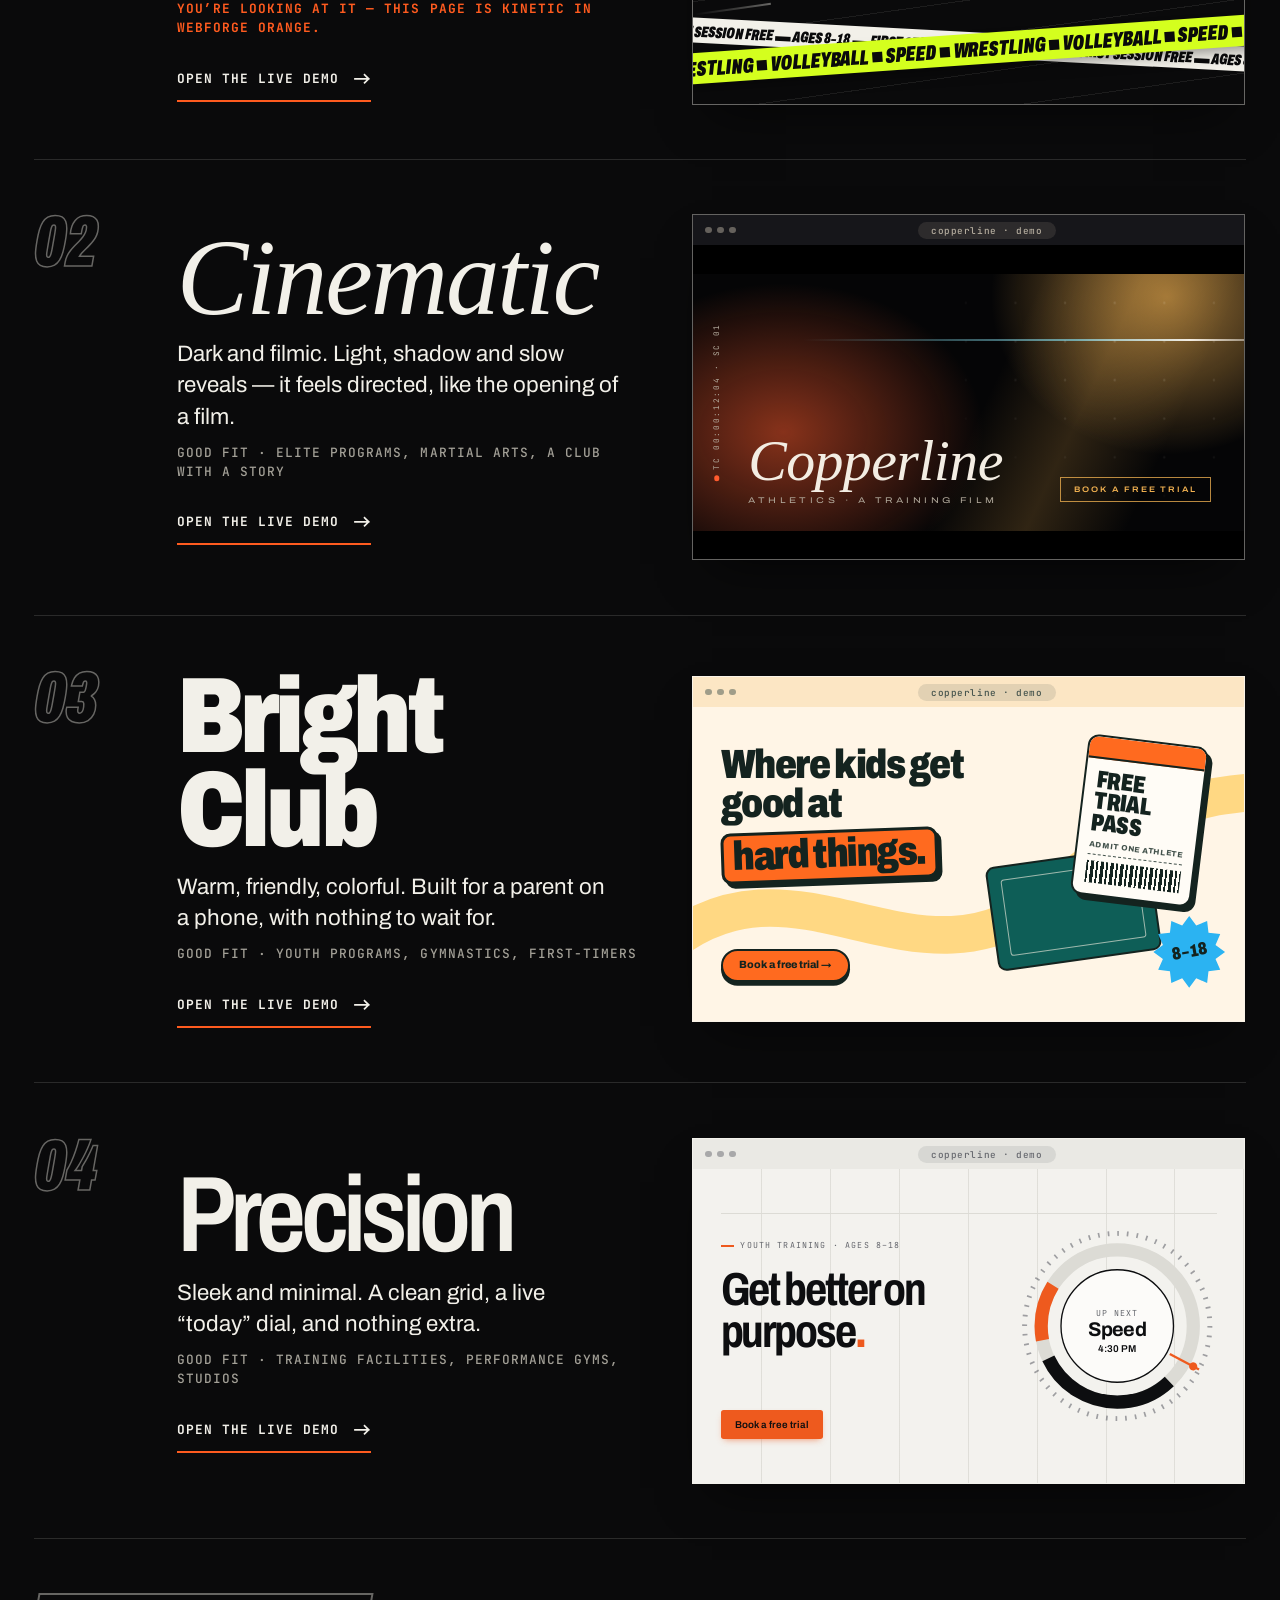
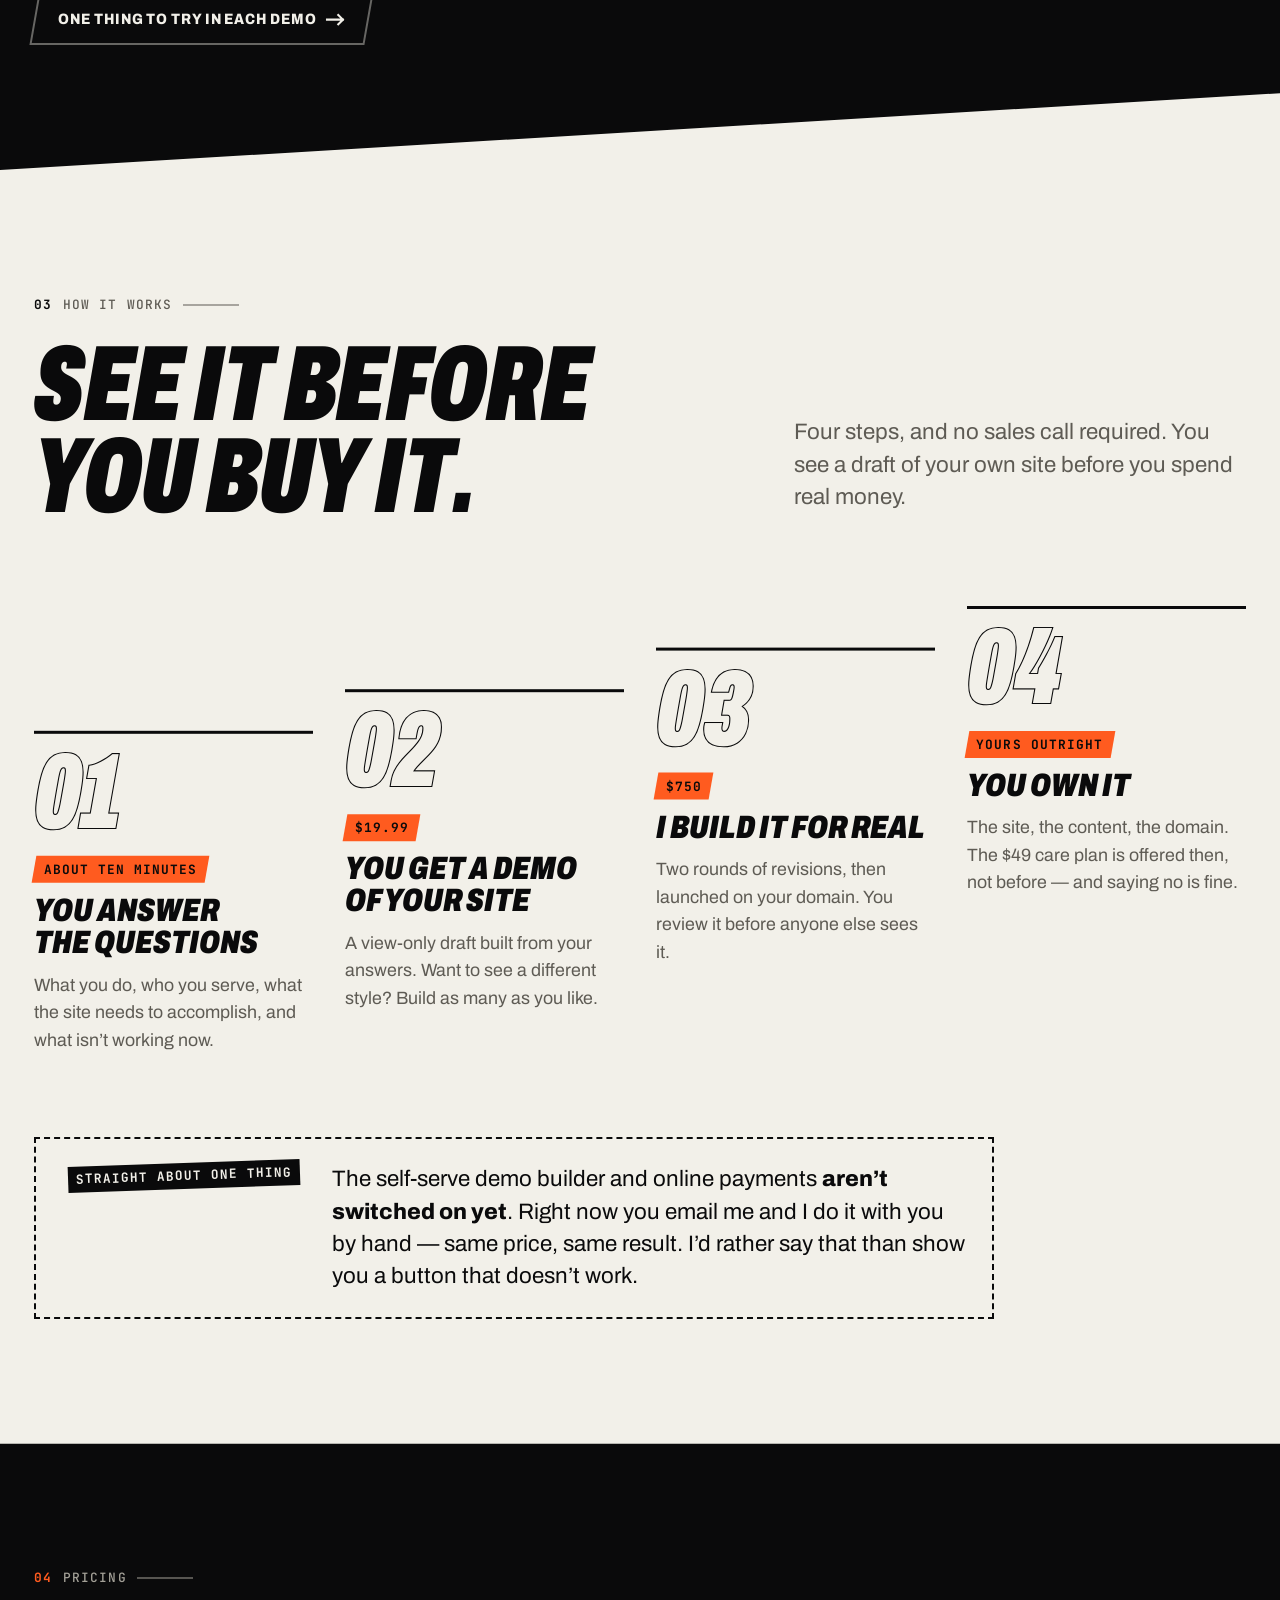
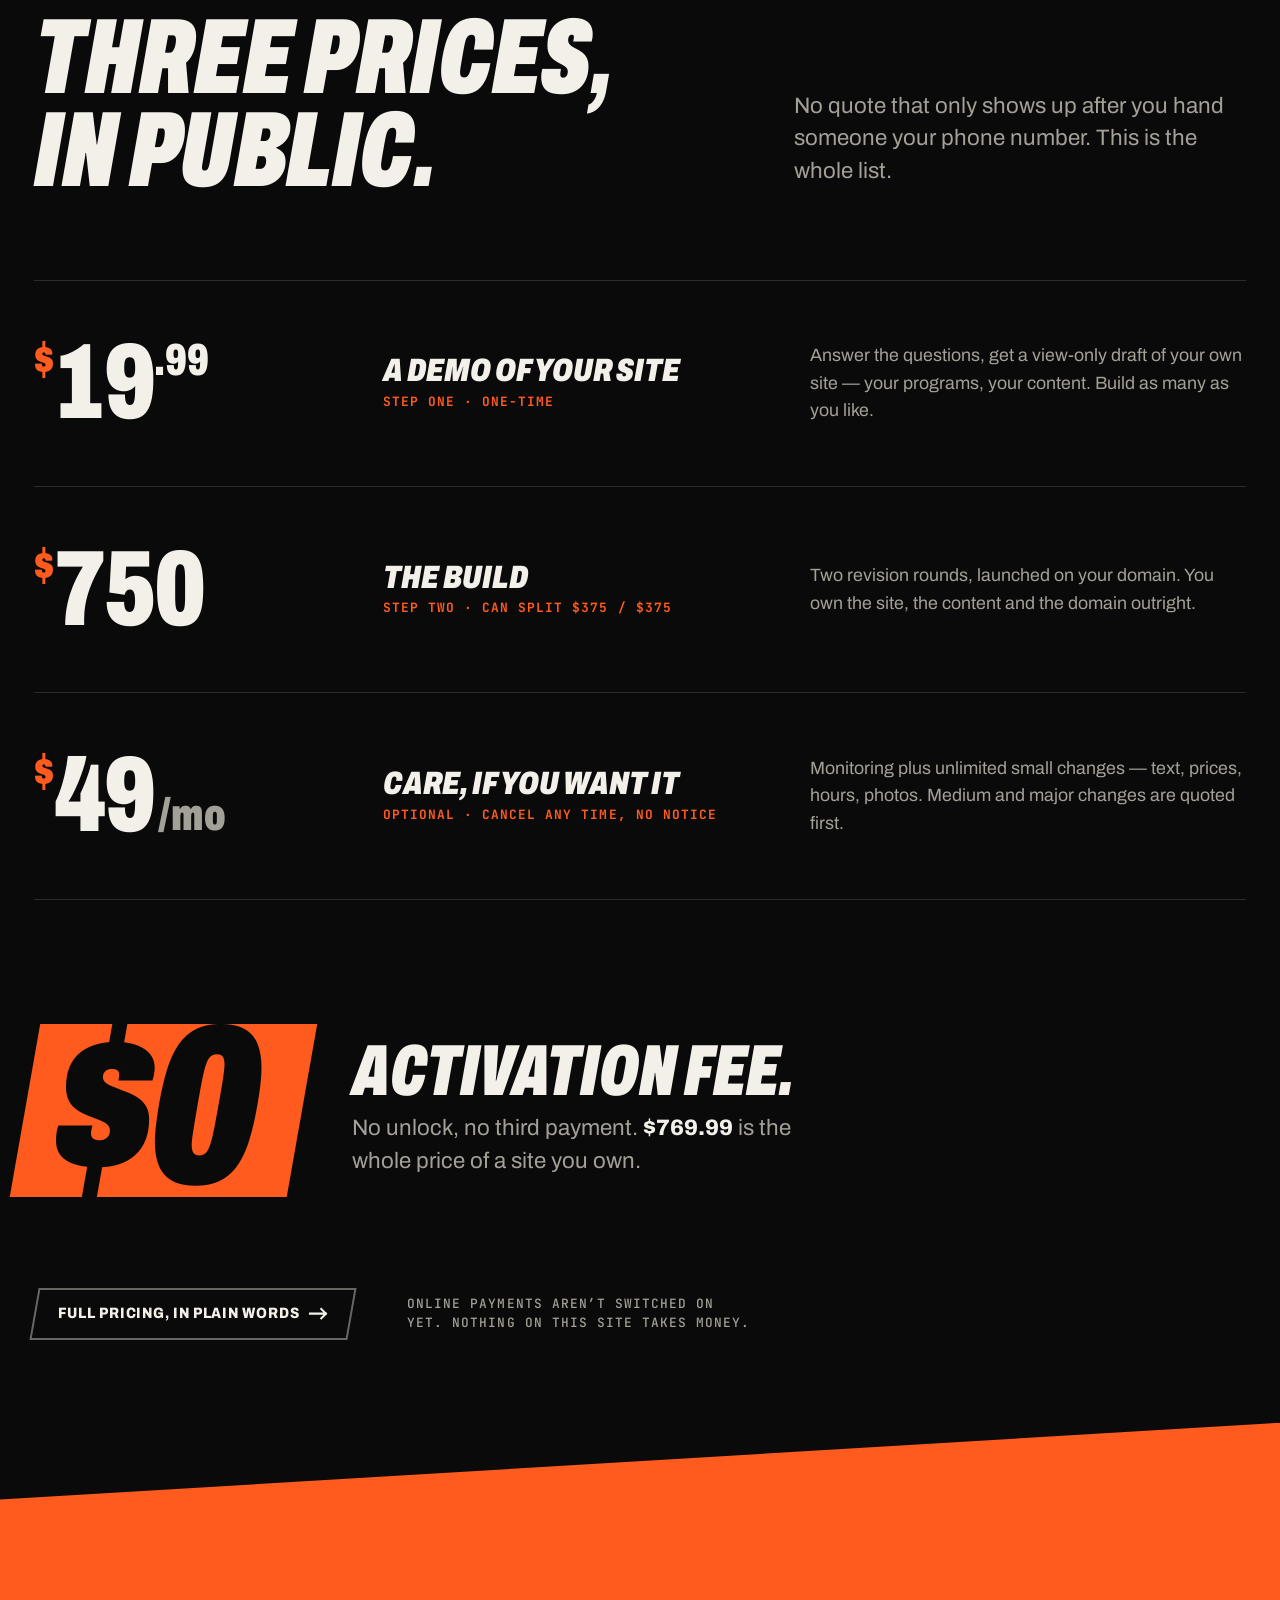
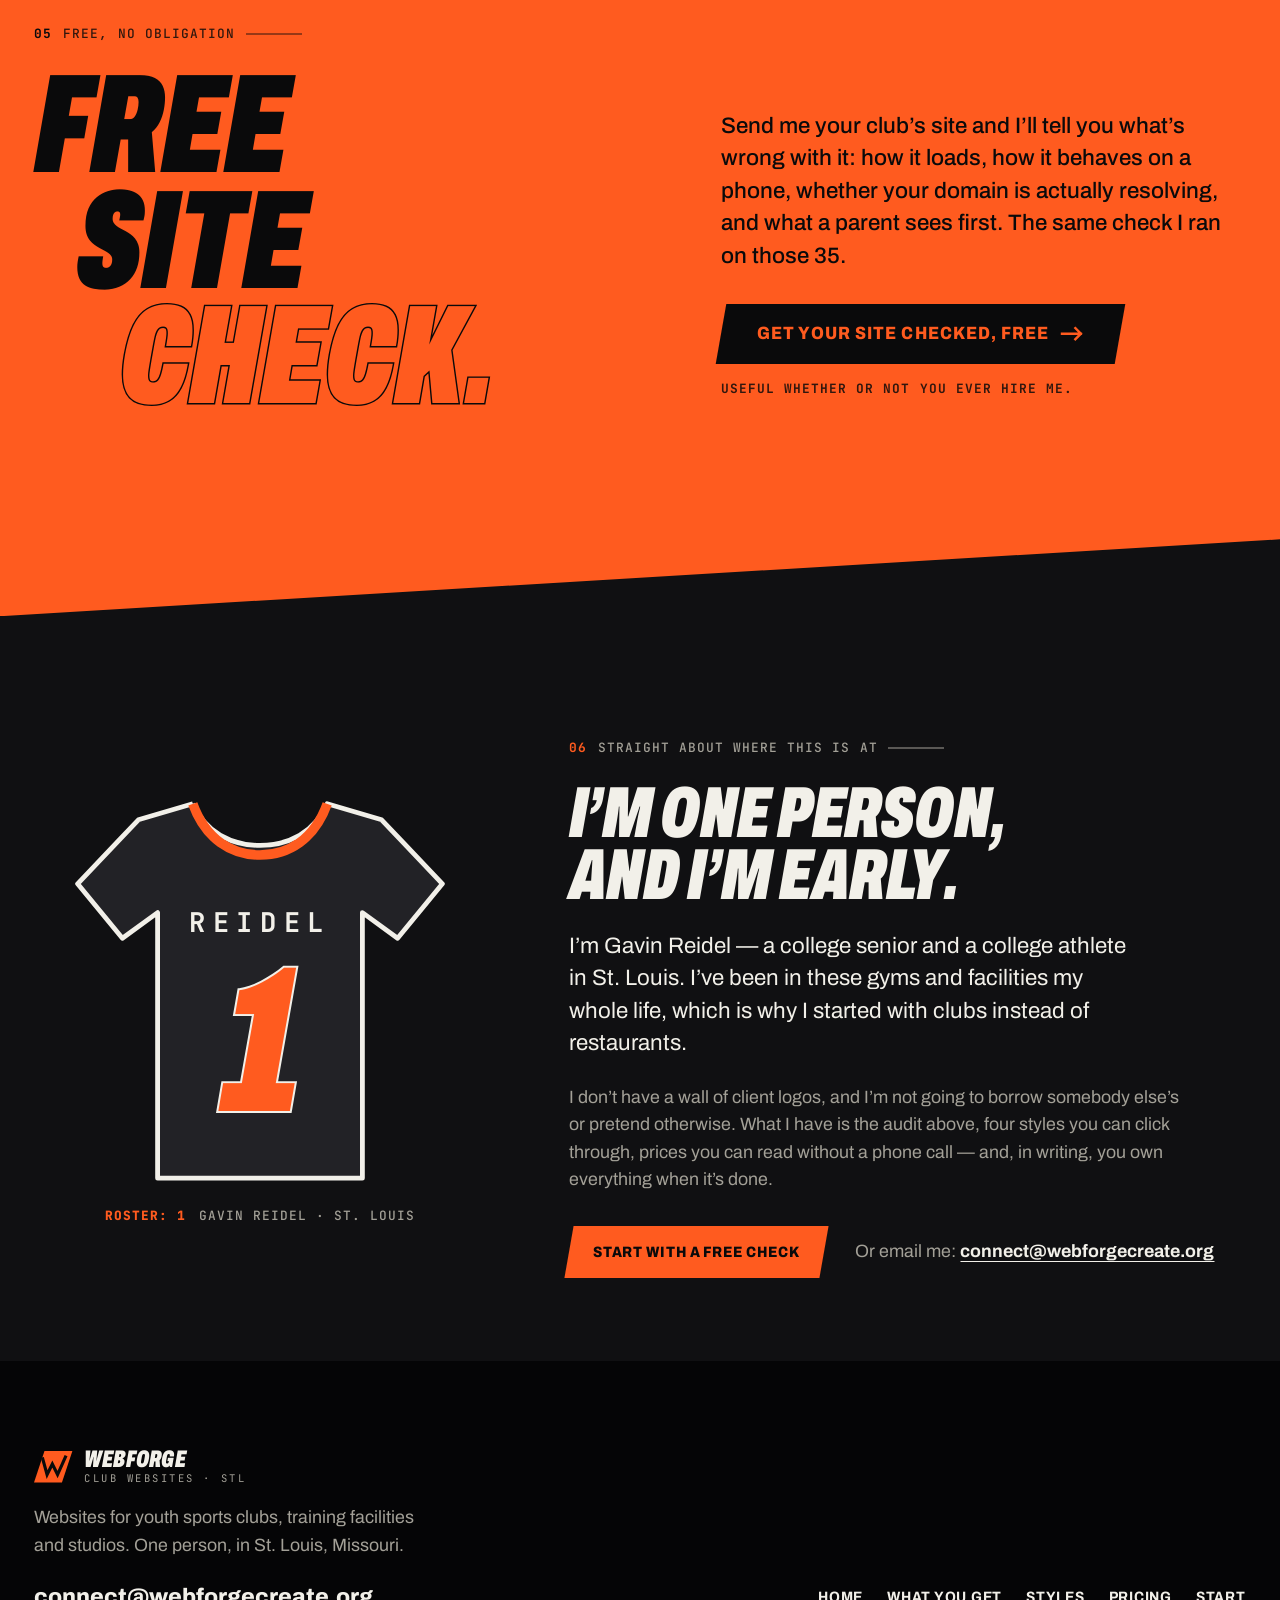
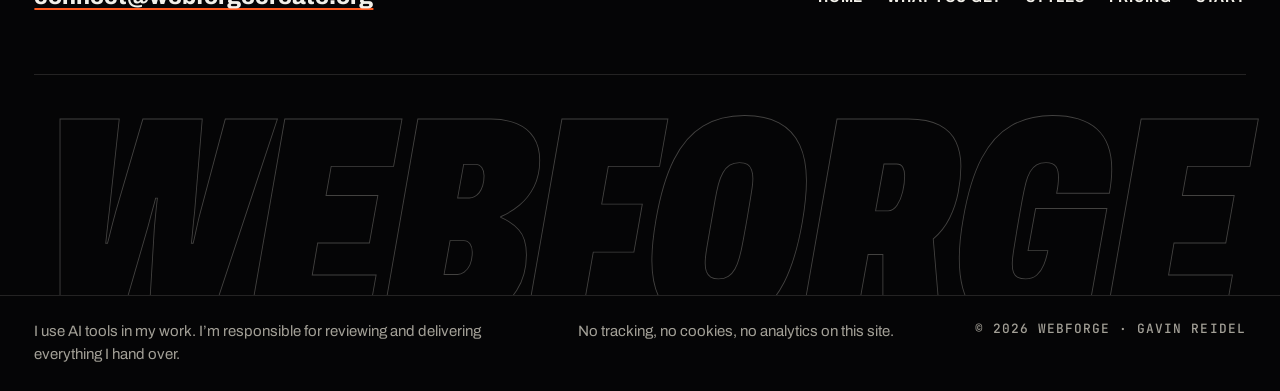
==== commit 48264767: "WebForge site v2: the Kinetic design system Rebuilt in the Kinetic direction in forge orange. Four l" ====
--- a/index.html
+++ b/index.html
@@ -2,199 +2,552 @@
 <html lang="en">
 <head>
 <meta charset="utf-8">
-<meta name="viewport" content="width=device-width, initial-scale=1">
-<title>WebForge — websites for youth sports clubs and training facilities</title>
-<meta name="description" content="Websites for youth sports clubs, training facilities and studios in St. Louis. $19.99 for a demo, $750 to build it for real, $49 a month to keep it working. You own everything.">
-<meta property="og:title" content="WebForge — websites for youth sports clubs">
-<meta property="og:description" content="See a demo of your site for $19.99 before you spend $750. You own everything.">
+<meta name="viewport" content="width=device-width, initial-scale=1, viewport-fit=cover">
+<title>WebForge — websites for youth sports clubs · St. Louis</title>
+<meta name="description" content="I checked 35 club websites around St. Louis and 28 had something concretely wrong. WebForge builds websites for youth sports clubs, training facilities and studios: a $19.99 demo, a $750 build, and you own it outright.">
+<meta property="og:title" content="WebForge — most club websites break quietly">
+<meta property="og:description" content="35 St. Louis club sites checked, 28 with something wrong. Four site styles, your colors, $0 activation fee.">
 <meta property="og:type" content="website">
+<meta name="theme-color" content="#0A0A0B">
+<!-- ICONS + SHARING · same on every page; only canonical and og:url change per page -->
+<link rel="canonical" href="https://webforgecreate.org/">
+<meta property="og:url" content="https://webforgecreate.org/">
+<link rel="icon" href="favicon.ico" sizes="32x32">
+<link rel="icon" href="favicon.svg" type="image/svg+xml">
+<link rel="apple-touch-icon" href="apple-touch-icon.png">
+<link rel="manifest" href="site.webmanifest">
+<meta property="og:site_name" content="WebForge">
+<meta property="og:image" content="https://webforgecreate.org/og-image.png">
+<meta property="og:image:width" content="1200">
+<meta property="og:image:height" content="630">
+<meta property="og:image:alt" content="WebForge — Most club websites break quietly. 35 St. Louis club sites checked, 28 had something concretely wrong.">
+<meta name="twitter:card" content="summary_large_image">
+<!-- HEAD · copy the six lines below into every page (the inline script stops the phone menu flashing open) -->
+<script>document.documentElement.classList.add('js')</script>
+<link rel="preconnect" href="https://fonts.googleapis.com">
+<link rel="preconnect" href="https://fonts.gstatic.com" crossorigin>
+<link rel="stylesheet" href="https://fonts.googleapis.com/css2?family=Archivo:ital,wdth,wght@0,62..125,400..900;1,62..125,400..900&family=JetBrains+Mono:wght@500;700&display=swap">
 <link rel="stylesheet" href="style.css">
+<script src="script.js" defer></script>
 </head>
 <body>
-<a class="skip" href="#main">Skip to content</a>
-
-<header class="site">
-  <div class="wrap bar">
-    <a class="brand" href="index.html">Web<span>Forge</span></a>
-    <nav class="site" aria-label="Main">
-      <ul>
-        <li><a href="index.html" aria-current="page">Home</a></li>
-        <li><a href="what-you-get.html">What you get</a></li>
-        <li><a href="work.html">Work</a></li>
-        <li><a href="pricing.html">Pricing</a></li>
-        <li><a href="start.html">Start</a></li>
+
+<a class="skip-link" href="#main">Skip to main content</a>
+<div class="scroll-progress" aria-hidden="true"></div>
+
+<!-- ═══════════════════════════════════════════════════════════════════════
+     SITE HEADER · copy this block verbatim into every page.
+     The ONLY change per page: move aria-current="page" to that page's link.
+     (On the Styles link, leave it off — it is a spot on the home page.)
+     ═══════════════════════════════════════════════════════════════════════ -->
+<header class="site-header surface-ink" data-header>
+  <div class="site-header__inner">
+    <a class="brand" href="index.html">
+      <svg class="brand__mark" viewBox="0 0 44 36" aria-hidden="true" focusable="false"><path class="brand__slab" d="M12 0h32L32 36H0z"/><path class="brand__spark" d="M10 9l5 18 6-12 6 12 9-20"/></svg>
+      <span class="brand__word"><span class="brand__name">WebForge</span><span class="brand__sub">Club websites · STL</span></span>
+    </a>
+    <nav class="nav" aria-label="Main">
+      <button class="nav__toggle" type="button" aria-expanded="false" aria-controls="nav-menu"><span class="nav__bars" aria-hidden="true"></span><span data-nav-label>Menu</span></button>
+      <ul class="nav__menu" id="nav-menu">
+        <li><a href="index.html" aria-current="page"><span class="nav__no" aria-hidden="true">01</span>Home</a></li>
+        <li><a href="what-you-get.html"><span class="nav__no" aria-hidden="true">02</span>What you get</a></li>
+        <li><a href="index.html#styles"><span class="nav__no" aria-hidden="true">03</span>Styles</a></li>
+        <li><a href="pricing.html"><span class="nav__no" aria-hidden="true">04</span>Pricing</a></li>
+        <li class="nav__start"><a class="btn btn--accent btn--sm" href="start.html"><span class="nav__no" aria-hidden="true">05</span>Start <svg class="btn__arrow" viewBox="0 0 20 12" aria-hidden="true" focusable="false"><path d="M0 6h17M12 1l5 5-5 5"/></svg></a></li>
       </ul>
     </nav>
   </div>
 </header>
+<!-- ═══════════════════════════ END SITE HEADER ═══════════════════════════ -->
 
 <main id="main">
 
-  <div class="wrap hero">
-    <p class="eyebrow">St. Louis · youth sports &amp; training</p>
-    <h1>Most club websites break quietly.</h1>
-    <p class="lede">
-      I checked 35 of them around St. Louis. Twenty-eight had something concretely wrong — and
-      nobody at those clubs knew.
-    </p>
-    <div class="actions">
-      <a class="btn btn-primary" href="start.html">Get your site checked, free</a>
-      <a class="btn btn-ghost" href="pricing.html">See pricing</a>
-    </div>
+  <!-- ═══════════ HERO ═══════════ -->
+  <section class="hero surface-ink" id="top" aria-labelledby="hero-title" data-hero>
+    <canvas class="hero__lanes" aria-hidden="true"></canvas>
+    <div class="wrap hero__grid">
+      <p class="hero__meta mono"><span>St. Louis</span><span>Youth sports clubs</span><span>One person</span></p>
+
+      <h1 class="hero__title" id="hero-title">
+        <span class="hero__line hero__line--1"><span class="hero__word">Most club</span></span>
+        <span class="hero__line hero__line--2"><span class="hero__word">websites</span></span>
+        <span class="hero__line hero__line--3"><span class="hero__word"><span class="crack"><span class="crack__a">break</span><span class="crack__b" aria-hidden="true">break</span></span></span></span>
+        <span class="hero__line hero__line--4"><span class="hero__word">quietly.</span></span>
+      </h1>
+
+      <div class="hero__aside">
+        <p class="hero__lede">I checked <strong>35 club websites</strong> around St.&nbsp;Louis. <strong>28 had something concretely wrong</strong> — the kind of thing that’s easy to miss from the inside. I build websites for youth sports clubs, training facilities and studios, and I can keep them working after launch.</p>
+        <div class="hero__ctas" data-hero-ctas>
+          <a class="btn btn--accent" href="start.html#check">Get your site checked, free <svg class="btn__arrow" viewBox="0 0 20 12" aria-hidden="true" focusable="false"><path d="M0 6h17M12 1l5 5-5 5"/></svg></a>
+          <a class="btn btn--ghost" href="#styles">See the four styles</a>
+        </div>
+        <div class="check-card">
+          <p class="check-card__label mono"><span class="ping" aria-hidden="true"></span>What the free check looks at</p>
+          <ol class="check-card__list">
+            <li><span class="mono" aria-hidden="true">01</span>Does your domain actually load?</li>
+            <li><span class="mono" aria-hidden="true">02</span>How does it behave on a phone?</li>
+            <li><span class="mono" aria-hidden="true">03</span>Is anything years out of date?</li>
+            <li><span class="mono" aria-hidden="true">04</span>What does a parent see first?</li>
+          </ol>
+          <p class="check-card__foot mono">Free · no obligation · the same check I ran on all 35</p>
+          <span class="check-card__scan" aria-hidden="true"></span>
+        </div>
+      </div>
+    </div>
+  </section>
+
+  <!-- ═══════════ TAPES ═══════════ -->
+  <div class="tapes" aria-hidden="true">
+    <div class="tape tape--back surface-chalk"><div class="tape__lean"><div class="tape__track">
+      <span>$19.99 demo</span><i></i><span>$750 build</span><i></i><span>You own it</span><i></i><span>$0 activation fee</span><i></i><span>St. Louis</span><i></i><span>$19.99 demo</span><i></i><span>$750 build</span><i></i><span>You own it</span><i></i><span>$0 activation fee</span><i></i><span>St. Louis</span><i></i>
+      <span>$19.99 demo</span><i></i><span>$750 build</span><i></i><span>You own it</span><i></i><span>$0 activation fee</span><i></i><span>St. Louis</span><i></i><span>$19.99 demo</span><i></i><span>$750 build</span><i></i><span>You own it</span><i></i><span>$0 activation fee</span><i></i><span>St. Louis</span><i></i>
+    </div></div></div>
+    <div class="tape tape--front surface-accent"><div class="tape__lean"><div class="tape__track">
+      <span>Kinetic</span><i></i><span>Cinematic</span><i></i><span>Bright Club</span><i></i><span>Precision</span><i></i><span>Your colors</span><i></i><span>Kinetic</span><i></i><span>Cinematic</span><i></i><span>Bright Club</span><i></i><span>Precision</span><i></i><span>Your colors</span><i></i>
+      <span>Kinetic</span><i></i><span>Cinematic</span><i></i><span>Bright Club</span><i></i><span>Precision</span><i></i><span>Your colors</span><i></i><span>Kinetic</span><i></i><span>Cinematic</span><i></i><span>Bright Club</span><i></i><span>Precision</span><i></i><span>Your colors</span><i></i>
+    </div></div></div>
   </div>
 
-  <section class="band">
+  <!-- ═══════════ 01 · THE AUDIT ═══════════ -->
+  <section class="audit surface-ink" id="audit" aria-labelledby="audit-title">
+    <div class="audit__head">
+      <div class="wrap">
+        <header class="sec-head sec-head--row">
+          <div class="sec-head">
+            <p class="sec-index"><b>01</b> The audit · July 2026</p>
+            <h2 class="sec-title" id="audit-title" data-reveal>I checked<br>35 club sites.</h2>
+          </div>
+          <p class="sec-lede" data-reveal style="--i:1">Real clubs, gyms and studios around St.&nbsp;Louis. I looked at what a parent actually runs into: does the site load, does it work on a phone, is anything out of date. Here’s the scoreboard.</p>
+        </header>
+      </div>
+    </div>
+
+    <div class="score surface-accent">
+      <div class="wrap">
+        <p class="score__eyebrow mono"><span>The scoreboard</span><span>35 sites · St. Louis · July 2026</span></p>
+        <ul class="score__list">
+          <li class="stat" data-reveal style="--i:0">
+            <p class="stat__num"><span data-odometer>35</span></p>
+            <p class="stat__label">Club sites checked<span>Youth clubs, training facilities and studios.</span></p>
+          </li>
+          <li class="stat" data-reveal style="--i:1">
+            <p class="stat__num"><span data-odometer>28</span></p>
+            <p class="stat__label">Had something concretely wrong<span>Not taste. Things that were broken or out of date.</span></p>
+          </li>
+          <li class="stat" data-reveal style="--i:2">
+            <p class="stat__num"><span data-odometer>1</span></p>
+            <p class="stat__label">Completely offline<span>A club with hundreds of athletes. Every page, an error.</span></p>
+          </li>
+          <li class="stat" data-reveal style="--i:3">
+            <p class="stat__num"><span data-odometer>2.4</span><span class="stat__unit">MB</span></p>
+            <p class="stat__label">Heaviest page<span>Slow going for a parent on mobile data.</span></p>
+          </li>
+        </ul>
+      </div>
+    </div>
+
+    <div class="findings surface-ink">
+      <div class="wrap">
+        <p class="findings__label mono">Four things I kept finding</p>
+        <ol class="lanes">
+          <li class="lane" data-reveal>
+            <span class="lane__no" aria-hidden="true">01</span>
+            <div class="lane__head">
+              <h3 class="lane__name">A domain pointing nowhere</h3>
+              <p class="lane__tag mono">1 of 35 · fully offline</p>
+            </div>
+            <div class="lane__body">
+              <p class="lane__text">A club with hundreds of athletes had every page return an error instead of their site. Every parent who searched and clicked got nothing. There was no way to tell how long it had been down.</p>
+            </div>
+            <svg class="lane__art" viewBox="0 0 160 100" aria-hidden="true" focusable="false">
+              <path pathLength="1" d="M2 60h42"/>
+              <path pathLength="1" d="M44 46h20v28H44z"/>
+              <path pathLength="1" d="M64 53h10M64 67h10"/>
+              <path pathLength="1" d="M102 42h22v36h-22z"/>
+              <path pathLength="1" d="M124 60h34"/>
+              <path class="art-spark" pathLength="1" d="M83 40l4 8M91 70l-3 9M84 59h8"/>
+            </svg>
+          </li>
+          <li class="lane" data-reveal>
+            <span class="lane__no" aria-hidden="true">02</span>
+            <div class="lane__head">
+              <h3 class="lane__name">Pages too heavy for a phone</h3>
+              <p class="lane__tag mono">Heaviest · 2.4 MB</p>
+            </div>
+            <div class="lane__body">
+              <p class="lane__text">One page weighed 2.4&nbsp;MB. A parent checking practice times on mobile data waits for every byte of it.</p>
+            </div>
+            <svg class="lane__art" viewBox="0 0 160 100" aria-hidden="true" focusable="false">
+              <path pathLength="1" d="M40 6h44v88H40z"/>
+              <path pathLength="1" d="M40 18h44M40 82h44"/>
+              <path pathLength="1" d="M48 50h28"/>
+              <path class="art-load" pathLength="1" d="M48 50h9"/>
+              <path pathLength="1" d="M108 58a14 14 0 0 1 28 0"/>
+              <circle pathLength="1" cx="122" cy="76" r="17"/>
+            </svg>
+          </li>
+          <li class="lane" data-reveal>
+            <span class="lane__no" aria-hidden="true">03</span>
+            <div class="lane__head">
+              <h3 class="lane__name">Footers years out of date</h3>
+              <p class="lane__tag mono">5 sites · as old as 2017</p>
+            </div>
+            <div class="lane__body">
+              <p class="lane__text">Copyright years stuck at 2017, 2019, 2020. The site quietly tells a new family that the program might not exist anymore.</p>
+            </div>
+            <svg class="lane__art" viewBox="0 0 160 100" aria-hidden="true" focusable="false">
+              <path pathLength="1" d="M26 16h104v78H26z"/>
+              <path pathLength="1" d="M26 34h104M52 8v16M104 8v16"/>
+              <path pathLength="1" d="M26 54h104M26 74h104M52 34v60M78 34v60M104 34v60"/>
+              <path class="art-web" pathLength="1" d="M130 16h-24M130 16v24M130 16l-18 18M112 16a18 18 0 0 0 18 18M120 16a10 10 0 0 0 10 10"/>
+            </svg>
+          </li>
+          <li class="lane" data-reveal>
+            <span class="lane__no" aria-hidden="true">04</span>
+            <div class="lane__head">
+              <h3 class="lane__name">Two live domains, same content</h3>
+              <p class="lane__tag mono">One club, two addresses</p>
+            </div>
+            <div class="lane__body">
+              <p class="lane__text">Two addresses showing the same site. Parents land on whichever one a search happens to show that day.</p>
+            </div>
+            <svg class="lane__art" viewBox="0 0 160 100" aria-hidden="true" focusable="false">
+              <path pathLength="1" d="M8 10h84v56H8z"/>
+              <path pathLength="1" d="M8 22h84"/>
+              <path class="art-twin" pathLength="1" d="M68 36h84v56H68z"/>
+              <path class="art-twin" pathLength="1" d="M68 48h84"/>
+            </svg>
+          </li>
+        </ol>
+      </div>
+    </div>
+
+    <div class="thesis surface-chalk">
+      <div class="wrap thesis__inner">
+        <p class="sec-index"><b>→</b> The pattern</p>
+        <h3 class="thesis__title" data-reveal><span class="thesis__row">Not a <s class="strike">design</s> problem.</span> <span class="thesis__row thesis__row--2">A maintenance problem.</span></h3>
+        <div class="thesis__body" data-reveal style="--i:1">
+          <p class="thesis__quote">“A broken domain isn’t a site that was built badly. It’s a site nobody was responsible for.”</p>
+          <p>That’s the part I’m actually selling. I build the site — and if you want, I keep watching it after launch.</p>
+        </div>
+      </div>
+    </div>
+  </section>
+
+  <!-- ═══════════ 02 · FOUR STYLES, ONE SYSTEM ═══════════ -->
+  <section class="styles surface-ink" id="styles" aria-labelledby="styles-title" data-styles>
     <div class="wrap">
-      <p class="eyebrow">The audit, July 2026</p>
-      <h2>What I actually found</h2>
-      <div class="stats">
-        <div class="stat"><b>35</b><span>sites checked</span></div>
-        <div class="stat"><b>28</b><span>with real defects</span></div>
-        <div class="stat"><b>1</b><span>completely offline</span></div>
-        <div class="stat"><b>2.4MB</b><span>heaviest page</span></div>
-      </div>
-
-      <ol class="findings">
-        <li>
-          <h3>A domain pointing nowhere</h3>
-          <p>A club with hundreds of athletes had every page return an error instead of their site.
-          Every parent who searched them and clicked got nothing. Nobody there knew.</p>
-        </li>
-        <li>
-          <h3>Pages too heavy for a phone</h3>
-          <p>One site weighed 2.4&nbsp;MB. A parent checking practice times on mobile data gives up
-          before it finishes loading.</p>
-        </li>
-        <li>
-          <h3>Seasons that ended two years ago</h3>
-          <p>Stale schedules, dead footers. The site quietly tells a new family that the program
-          might not exist anymore.</p>
-        </li>
-        <li>
-          <h3>Two live domains, same content</h3>
-          <p>Split traffic, split search results, and parents landing on whichever one Google felt
-          like showing that day.</p>
+      <header class="sec-head sec-head--row">
+        <div class="sec-head">
+          <p class="sec-index"><b>02</b> Four styles, one system</p>
+          <h2 class="sec-title" id="styles-title" data-reveal>Four styles.<br>One system.<br><span class="hl">Your colors.</span></h2>
+        </div>
+        <div class="sec-aside" data-reveal style="--i:1">
+          <p class="sec-lede">Every site I build starts from one design system with four distinct styles — so no two clubs end up with the same-looking site. You pick the feel. It takes your club’s colors.</p>
+          <div class="colorway" role="group" aria-labelledby="cw-label">
+            <p class="colorway__label mono" id="cw-label"><b>Try a club color.</b> This page and all four previews re-color.</p>
+            <div class="swatches">
+              <button type="button" class="swatch" data-colorway-btn="forge" aria-pressed="true"><i aria-hidden="true"></i>WebForge</button>
+              <button type="button" class="swatch" data-colorway-btn="volt" aria-pressed="false"><i aria-hidden="true"></i>Volt</button>
+              <button type="button" class="swatch" data-colorway-btn="royal" aria-pressed="false"><i aria-hidden="true"></i>Royal</button>
+              <button type="button" class="swatch" data-colorway-btn="kelly" aria-pressed="false"><i aria-hidden="true"></i>Kelly</button>
+              <button type="button" class="swatch" data-colorway-btn="flare" aria-pressed="false"><i aria-hidden="true"></i>Flare</button>
+            </div>
+            <p class="sr-only" aria-live="polite" data-colorway-status></p>
+          </div>
+        </div>
+      </header>
+
+      <p class="demo-note mono"><span class="demo-note__flag">Demo club</span><span>Every demo below is for <b>Copperline Athletics</b>, a made-up club. They show the styles. They are not client work.</span></p>
+
+      <ol class="style-lanes">
+        <!-- Kinetic -->
+        <li class="style-lane" data-style="kinetic" data-reveal>
+          <span class="lane__no" aria-hidden="true">01</span>
+          <div class="style-lane__body">
+            <h3 class="style-lane__name">Kinetic</h3>
+            <p class="style-lane__line">Athletic campaign energy. Big leaning type, scoreboard numbers, tapes that react to your scroll.</p>
+            <p class="style-lane__fit mono">Good fit · competitive clubs, speed &amp; strength</p>
+            <p class="style-lane__here mono">You’re looking at it — this page is Kinetic in <span data-colorway-name>WebForge orange</span>.</p>
+            <a class="style-lane__link" href="demos/kinetic/index.html">Open the live demo<span class="sr-only"> of the Kinetic style (fictional club)</span> <svg class="btn__arrow" viewBox="0 0 20 12" aria-hidden="true" focusable="false"><path d="M0 6h17M12 1l5 5-5 5"/></svg></a>
+          </div>
+          <div class="mini mini--kinetic" aria-hidden="true">
+            <div class="mini__bar"><i></i><i></i><i></i><span>copperline · demo</span></div>
+            <div class="mini__stage">
+              <span class="mk-lines"></span>
+              <span class="mk-run mk-run--1"></span><span class="mk-run mk-run--2"></span>
+              <p class="mk-meta">Valley Park / Ages 8–18</p>
+              <p class="mk-head"><span class="mk-hollow">Faster.</span><span class="mk-solid">Stronger.</span><span class="mk-lit">Braver.</span></p>
+              <span class="mk-btn">Book a free trial</span>
+              <div class="mk-tape mk-tape--back"><div class="mk-track"><span>First session free ▬ Ages 8–18 ▬ First session free ▬ Ages 8–18 ▬&nbsp;</span><span>First session free ▬ Ages 8–18 ▬ First session free ▬ Ages 8–18 ▬&nbsp;</span></div></div>
+              <div class="mk-tape"><div class="mk-track"><span>Wrestling ■ Volleyball ■ Speed ■ Wrestling ■ Volleyball ■ Speed ■&nbsp;</span><span>Wrestling ■ Volleyball ■ Speed ■ Wrestling ■ Volleyball ■ Speed ■&nbsp;</span></div></div>
+            </div>
+          </div>
+        </li>
+
+        <!-- Cinematic -->
+        <li class="style-lane" data-style="cinematic" data-reveal>
+          <span class="lane__no" aria-hidden="true">02</span>
+          <div class="style-lane__body">
+            <h3 class="style-lane__name">Cinematic</h3>
+            <p class="style-lane__line">Dark and filmic. Light, shadow and slow reveals — it feels directed, like the opening of a film.</p>
+            <p class="style-lane__fit mono">Good fit · elite programs, martial arts, a club with a story</p>
+            <a class="style-lane__link" href="demos/cinematic/index.html">Open the live demo<span class="sr-only"> of the Cinematic style (fictional club)</span> <svg class="btn__arrow" viewBox="0 0 20 12" aria-hidden="true" focusable="false"><path d="M0 6h17M12 1l5 5-5 5"/></svg></a>
+          </div>
+          <div class="mini mini--cinematic" aria-hidden="true">
+            <div class="mini__bar"><i></i><i></i><i></i><span>copperline · demo</span></div>
+            <div class="mini__stage">
+              <span class="mc-light"></span>
+              <span class="mc-flare"></span>
+              <span class="mc-dust"></span>
+              <p class="mc-tc"><b></b>TC 00:00:12:04 · SC 01</p>
+              <p class="mc-title"><em>Copperline</em><span>Athletics · a training film</span></p>
+              <span class="mc-btn">Book a free trial</span>
+              <span class="mc-bars"></span>
+            </div>
+          </div>
+        </li>
+
+        <!-- Bright Club -->
+        <li class="style-lane" data-style="brightclub" data-reveal>
+          <span class="lane__no" aria-hidden="true">03</span>
+          <div class="style-lane__body">
+            <h3 class="style-lane__name">Bright Club</h3>
+            <p class="style-lane__line">Warm, friendly, colorful. Built for a parent on a phone, with nothing to wait for.</p>
+            <p class="style-lane__fit mono">Good fit · youth programs, gymnastics, first-timers</p>
+            <a class="style-lane__link" href="demos/brightclub/index.html">Open the live demo<span class="sr-only"> of the Bright Club style (fictional club)</span> <svg class="btn__arrow" viewBox="0 0 20 12" aria-hidden="true" focusable="false"><path d="M0 6h17M12 1l5 5-5 5"/></svg></a>
+          </div>
+          <div class="mini mini--bright" aria-hidden="true">
+            <div class="mini__bar"><i></i><i></i><i></i><span>copperline · demo</span></div>
+            <div class="mini__stage">
+              <svg class="mb-wave" viewBox="0 0 160 100" preserveAspectRatio="none"><path d="M-10 78C30 40 64 96 104 60s44-30 66-34"/></svg>
+              <p class="mb-head">Where kids get good at <span class="mb-sticker">hard things.</span></p>
+              <span class="mb-btn">Book a free trial →</span>
+              <span class="mb-court"></span>
+              <span class="mb-ticket"><b>Free trial pass</b><span>Admit one athlete</span><i></i></span>
+              <span class="mb-burst"><b>8–18</b></span>
+            </div>
+          </div>
+        </li>
+
+        <!-- Precision -->
+        <li class="style-lane" data-style="precision" data-reveal>
+          <span class="lane__no" aria-hidden="true">04</span>
+          <div class="style-lane__body">
+            <h3 class="style-lane__name">Precision</h3>
+            <p class="style-lane__line">Sleek and minimal. A clean grid, a live “today” dial, and nothing extra.</p>
+            <p class="style-lane__fit mono">Good fit · training facilities, performance gyms, studios</p>
+            <a class="style-lane__link" href="demos/precision/index.html">Open the live demo<span class="sr-only"> of the Precision style (fictional club)</span> <svg class="btn__arrow" viewBox="0 0 20 12" aria-hidden="true" focusable="false"><path d="M0 6h17M12 1l5 5-5 5"/></svg></a>
+          </div>
+          <div class="mini mini--precision" aria-hidden="true">
+            <div class="mini__bar"><i></i><i></i><i></i><span>copperline · demo</span></div>
+            <div class="mini__stage">
+              <span class="mp-grid"></span>
+              <p class="mp-meta">Youth training · ages 8–18</p>
+              <p class="mp-head">Get better on purpose<b>.</b></p>
+              <span class="mp-btn">Book a free trial</span>
+              <svg class="mp-dial" viewBox="0 0 120 120">
+                <circle class="mp-ticks" cx="60" cy="60" r="56" pathLength="120"/>
+                <circle class="mp-track" cx="60" cy="60" r="46"/>
+                <circle class="mp-arc mp-arc--ink" cx="60" cy="60" r="46" pathLength="100"/>
+                <circle class="mp-arc mp-arc--hot" cx="60" cy="60" r="46" pathLength="100"/>
+                <circle class="mp-face" cx="60" cy="60" r="34"/>
+                <text class="mp-t1" x="60" y="54">UP NEXT</text>
+                <text class="mp-t2" x="60" y="66">Speed</text>
+                <text class="mp-t3" x="60" y="76">4:30 PM</text>
+                <g class="mp-needle"><path d="M60 4v20"/><circle cx="60" cy="8" r="2.5"/></g>
+              </svg>
+            </div>
+          </div>
         </li>
       </ol>
 
-      <div class="note">
-        <p><em class="hl">None of these are design problems.</em> They're maintenance problems. A
-        broken domain isn't a site that was built badly — it's a site nobody was responsible for.</p>
-        <p>That's the part I'm actually selling.</p>
-      </div>
-    </div>
-  </section>
-
-  <section>
+      <div class="pricing__foot">
+        <a class="btn btn--ghost" href="work.html#try">One thing to try in each demo <svg class="btn__arrow" viewBox="0 0 20 12" aria-hidden="true" focusable="false"><path d="M0 6h17M12 1l5 5-5 5"/></svg></a>
+      </div>
+    </div>
+  </section>
+
+  <!-- ═══════════ 03 · HOW IT WORKS ═══════════ -->
+  <section class="how surface-chalk" id="how" aria-labelledby="how-title">
     <div class="wrap">
-      <p class="eyebrow">How it works</p>
-      <h2>See it before you buy it.</h2>
-      <div class="tiers">
-        <div class="tier">
-          <h3>Step one</h3>
-          <div class="amt">$19.99</div>
-          <p>Answer some questions about your club and get a draft of your own site back — your
-          programs, your content. View it on your shelf. Build as many as you want.</p>
-        </div>
-        <div class="tier">
-          <h3>Step two</h3>
-          <div class="amt">$750</div>
-          <p>I build it properly and launch it. Two rounds of revisions. <strong>You own the site,
-          the content and the domain</strong> — no activation fee, no unlock, no third payment.</p>
-        </div>
-        <div class="tier">
-          <h3>Optional</h3>
-          <div class="amt">$49<small> / month</small></div>
-          <p>Monitoring plus unlimited small changes — text, prices, hours, photos. Bigger changes
-          quoted first. Cancel any time, no notice.</p>
-        </div>
-      </div>
-      <div class="actions">
-        <a class="btn btn-ghost" href="what-you-get.html">Exactly what's included</a>
-      </div>
-    </div>
-  </section>
-
-  <section class="band">
+      <header class="sec-head sec-head--row">
+        <div class="sec-head">
+          <p class="sec-index"><b>03</b> How it works</p>
+          <h2 class="sec-title" id="how-title" data-reveal>See it before<br>you buy it.</h2>
+        </div>
+        <p class="sec-lede" data-reveal style="--i:1">Four steps, and no sales call required. You see a draft of your own site before you spend real money.</p>
+      </header>
+
+      <ol class="steps">
+        <li class="step" data-reveal style="--i:0">
+          <span class="step__no" aria-hidden="true">01</span>
+          <p class="step__tag mono">About ten minutes</p>
+          <h3 class="step__title">You answer the questions</h3>
+          <p class="step__text">What you do, who you serve, what the site needs to accomplish, and what isn’t working now.</p>
+        </li>
+        <li class="step" data-reveal style="--i:1">
+          <span class="step__no" aria-hidden="true">02</span>
+          <p class="step__tag mono">$19.99</p>
+          <h3 class="step__title">You get a demo of your site</h3>
+          <p class="step__text">A view-only draft built from your answers. Want to see a different style? Build as many as you like.</p>
+        </li>
+        <li class="step" data-reveal style="--i:2">
+          <span class="step__no" aria-hidden="true">03</span>
+          <p class="step__tag mono">$750</p>
+          <h3 class="step__title">I build it for real</h3>
+          <p class="step__text">Two rounds of revisions, then launched on your domain. You review it before anyone else sees it.</p>
+        </li>
+        <li class="step" data-reveal style="--i:3">
+          <span class="step__no" aria-hidden="true">04</span>
+          <p class="step__tag mono">Yours outright</p>
+          <h3 class="step__title">You own it</h3>
+          <p class="step__text">The site, the content, the domain. The $49 care plan is offered then, not before — and saying no is fine.</p>
+        </li>
+      </ol>
+
+      <div class="heads-up" role="note">
+        <p class="heads-up__stamp mono">Straight about one thing</p>
+        <p class="heads-up__text">The self-serve demo builder and online payments <strong>aren’t switched on yet</strong>. Right now you email me and I do it with you by hand — same price, same result. I’d rather say that than show you a button that doesn’t work.</p>
+      </div>
+    </div>
+  </section>
+
+  <!-- ═══════════ 04 · PRICING ═══════════ -->
+  <section class="pricing surface-ink" id="pricing" aria-labelledby="pricing-title">
     <div class="wrap">
-      <p class="eyebrow">The process</p>
-      <h2>Four steps, no sales call required.</h2>
-      <ol class="steps">
-        <li>
-          <h3>You answer the questions</h3>
-          <p>What you do, who you serve, what the site actually needs to accomplish, what isn't
-          working now. A few minutes.</p>
-        </li>
-        <li>
-          <h3>You get a demo for $19.99</h3>
-          <p>A draft of your own site, built from your answers. Yours to look at. Build another if
-          you want to see a different direction.</p>
-        </li>
-        <li>
-          <h3>If you like it, I build it for real — $750</h3>
-          <p>Properly built, two rounds of revisions, launched on your domain. You review it before
-          anyone else sees it.</p>
-        </li>
-        <li>
-          <h3>It launches, and you own it</h3>
-          <p>The site, the content, the domain. The $49 plan is offered then, not before. Saying no
-          is genuinely fine.</p>
+      <header class="sec-head sec-head--row">
+        <div class="sec-head">
+          <p class="sec-index"><b>04</b> Pricing</p>
+          <h2 class="sec-title" id="pricing-title" data-reveal>Three prices,<br>in public.</h2>
+        </div>
+        <p class="sec-lede" data-reveal style="--i:1">No quote that only shows up after you hand someone your phone number. This is the whole list.</p>
+      </header>
+
+      <ol class="prices">
+        <li class="price" data-reveal>
+          <p class="price__amt"><span class="price__cur">$</span>19<span class="price__cents">.99</span></p>
+          <div class="price__head">
+            <h3 class="price__name">A demo of your site</h3>
+            <p class="price__when mono">Step one · one-time</p>
+          </div>
+          <p class="price__text">Answer the questions, get a view-only draft of your own site — your programs, your content. Build as many as you like.</p>
+        </li>
+        <li class="price" data-reveal>
+          <p class="price__amt"><span class="price__cur">$</span>750</p>
+          <div class="price__head">
+            <h3 class="price__name">The build</h3>
+            <p class="price__when mono">Step two · can split $375 / $375</p>
+          </div>
+          <p class="price__text">Two revision rounds, launched on your domain. You own the site, the content and the domain outright.</p>
+        </li>
+        <li class="price" data-reveal>
+          <p class="price__amt"><span class="price__cur">$</span>49<span class="price__per">/mo</span></p>
+          <div class="price__head">
+            <h3 class="price__name">Care, if you want it</h3>
+            <p class="price__when mono">Optional · cancel any time, no notice</p>
+          </div>
+          <p class="price__text">Monitoring plus unlimited small changes — text, prices, hours, photos. Medium and major changes are quoted first.</p>
         </li>
       </ol>
-    </div>
-  </section>
-
-  <section class="band-signal">
+
+      <div class="zero" data-reveal>
+        <p class="zero__num"><span class="zero__lit">$0</span></p>
+        <div class="zero__body">
+          <p class="zero__title">Activation fee.</p>
+          <p class="zero__text">No unlock, no third payment. <strong>$769.99</strong> is the whole price of a site you own.</p>
+        </div>
+      </div>
+
+      <div class="pricing__foot">
+        <a class="btn btn--ghost" href="pricing.html">Full pricing, in plain words <svg class="btn__arrow" viewBox="0 0 20 12" aria-hidden="true" focusable="false"><path d="M0 6h17M12 1l5 5-5 5"/></svg></a>
+        <p class="pricing__note mono">Online payments aren’t switched on yet. Nothing on this site takes money.</p>
+      </div>
+    </div>
+  </section>
+
+  <!-- ═══════════ 05 · FREE CHECK ═══════════ -->
+  <section class="cta-band surface-accent" id="check" aria-labelledby="check-title">
     <div class="wrap">
-      <p class="eyebrow">Free, no obligation</p>
-      <h2>I'll check your site and tell you what's wrong with it.</h2>
-      <p class="lede" style="max-width:52ch">
-        How it loads, how it behaves on a phone, whether your domain is actually resolving, what a
-        parent sees first. The same thing I did to those 35 sites.
-      </p>
-      <p style="max-width:52ch"><strong>You're not obligated to anything.</strong> It's useful to
-      you whether or not you ever hire me.</p>
-      <div class="actions">
-        <a class="btn btn-primary" href="start.html">Send me your site</a>
-      </div>
-    </div>
-  </section>
-
-  <section>
-    <div class="wrap">
-      <p class="eyebrow">Straight about where this is at</p>
-      <h2>I'm one person, and I'm early.</h2>
-      <p class="lede">
-        I'm a college athlete and a senior. I've been in these gyms and facilities my whole life,
-        which is why I started here instead of with restaurants.
-      </p>
-      <p style="max-width:60ch">
-        I don't have a wall of client logos, and I'm not going to borrow somebody else's or pretend
-        otherwise. What I have is the work on the <a href="work.html">Work</a> page, a price you can
-        read without a phone call, and a contract that says you own everything when it's done.
-      </p>
-      <div class="actions">
-        <a class="btn btn-primary" href="start.html">Start with a demo</a>
-        <a class="btn btn-ghost" href="work.html">See the work</a>
+      <p class="sec-index"><b>05</b> Free, no obligation</p>
+      <h2 class="cta-band__title" id="check-title"><span class="cta-band__row">Free</span> <span class="cta-band__row cta-band__row--2">site</span> <span class="cta-band__row cta-band__row--3">check.</span></h2>
+      <div class="cta-band__grid">
+        <p class="cta-band__lede">Send me your club’s site and I’ll tell you what’s wrong with it: how it loads, how it behaves on a phone, whether your domain is actually resolving, and what a parent sees first. The same check I ran on those 35.</p>
+        <div class="cta-band__act">
+          <a class="btn btn--accent btn--lg" href="start.html#check">Get your site checked, free <svg class="btn__arrow" viewBox="0 0 20 12" aria-hidden="true" focusable="false"><path d="M0 6h17M12 1l5 5-5 5"/></svg></a>
+          <p class="cta-band__note mono">Useful whether or not you ever hire me.</p>
+        </div>
+      </div>
+    </div>
+  </section>
+
+  <!-- ═══════════ 06 · FOUNDER ═══════════ -->
+  <section class="founder surface-ink-2" id="founder" aria-labelledby="founder-title">
+    <div class="wrap founder__grid">
+      <figure class="jersey" data-reveal>
+        <svg class="jersey__svg" viewBox="0 0 240 250" aria-hidden="true" focusable="false">
+          <path class="jersey__body" pathLength="1" d="M78 8 44 18 6 58l28 34 22-16v166h128V76l22 16 28-34-38-40-34-10c-8 18-24 26-42 26S86 26 78 8z"/>
+          <path class="jersey__trim" pathLength="1" d="M78 8c8 22 24 32 42 32s34-10 42-32"/>
+          <text class="jersey__name" x="120" y="88">REIDEL</text>
+          <text class="jersey__no" x="122" y="200">1</text>
+        </svg>
+        <figcaption class="jersey__cap mono"><b>Roster: 1</b> Gavin Reidel · St. Louis</figcaption>
+      </figure>
+      <div class="founder__body">
+        <p class="sec-index"><b>06</b> Straight about where this is at</p>
+        <h2 class="sec-title founder__title" id="founder-title" data-reveal>I’m one person, and I’m early.</h2>
+        <p class="founder__lede" data-reveal style="--i:1">I’m Gavin Reidel — a college senior and a college athlete in St.&nbsp;Louis. I’ve been in these gyms and facilities my whole life, which is why I started with clubs instead of restaurants.</p>
+        <p class="founder__text" data-reveal style="--i:2">I don’t have a wall of client logos, and I’m not going to borrow somebody else’s or pretend otherwise. What I have is the audit above, four styles you can click through, prices you can read without a phone call — and, in writing, you own everything when it’s done.</p>
+        <div class="founder__ctas">
+          <a class="btn btn--accent" href="start.html#check">Start with a free check</a>
+          <p class="founder__mail">Or email me: <a href="mailto:connect@webforgecreate.org">connect@webforgecreate.org</a></p>
+        </div>
       </div>
     </div>
   </section>
 
 </main>
 
-<footer class="site">
-  <div class="wrap rows">
-    <div>
-      <p class="mark">Web<span>Forge</span></p>
-      <p>St. Louis, Missouri</p>
-      <p><a href="mailto:connect@webforgecreate.org">connect@webforgecreate.org</a></p>
-    </div>
-    <div>
-      <p>I use AI tools in my work. I'm responsible for reviewing and delivering everything I hand over.</p>
+<!-- ═══════════════════════════════════════════════════════════════════════
+     SITE FOOTER · copy this block verbatim into every page. No changes.
+     The two honesty lines (AI use, no tracking) must stay word for word.
+     ═══════════════════════════════════════════════════════════════════════ -->
+<footer class="site-footer surface-deep">
+  <div class="wrap">
+    <div class="footer__top">
+      <div class="footer__brand">
+        <a class="brand" href="index.html">
+          <svg class="brand__mark" viewBox="0 0 44 36" aria-hidden="true" focusable="false"><path class="brand__slab" d="M12 0h32L32 36H0z"/><path class="brand__spark" d="M10 9l5 18 6-12 6 12 9-20"/></svg>
+          <span class="brand__word"><span class="brand__name">WebForge</span><span class="brand__sub">Club websites · STL</span></span>
+        </a>
+        <p class="footer__line">Websites for youth sports clubs, training facilities and studios. One person, in St.&nbsp;Louis, Missouri.</p>
+        <p class="footer__mail"><a href="mailto:connect@webforgecreate.org">connect@webforgecreate.org</a></p>
+      </div>
+      <nav class="footer__nav" aria-label="Footer">
+        <a href="index.html">Home</a>
+        <a href="what-you-get.html">What you get</a>
+        <a href="index.html#styles">Styles</a>
+        <a href="pricing.html">Pricing</a>
+        <a href="start.html">Start</a>
+      </nav>
+    </div>
+    <p class="footer__word" aria-hidden="true">WebForge</p>
+  </div>
+  <div class="footer__meta">
+    <div class="wrap footer__meta-inner">
+      <p>I use AI tools in my work. I’m responsible for reviewing and delivering everything I hand over.</p>
       <p>No tracking, no cookies, no analytics on this site.</p>
+      <p class="mono">© 2026 WebForge · Gavin Reidel</p>
     </div>
   </div>
 </footer>
+<!-- ═══════════════════════════ END SITE FOOTER ═══════════════════════════ -->
+
+<!-- Phone action bar · optional per page; shows once the hero buttons scroll away -->
+<div class="action-bar surface-ink" data-action-bar>
+  <a class="btn btn--ghost" href="index.html#styles">Styles</a>
+  <a class="btn btn--accent" href="start.html#check">Free site check</a>
+</div>
 
 </body>
 </html>
--- a/style.css
+++ b/style.css
@@ -1,200 +1,1957 @@
-/* WebForge public marketing site
-   Built 2026-10-01. No web fonts, no tracking, no third-party requests. */
-
+/* =============================================================================
+   WEBFORGE · SITE DESIGN LAYER                      Forge DS · Kinetic 2.0
+   webforgecreate.org — one stylesheet for every page of the site.
+   -----------------------------------------------------------------------------
+   THE FIVE RULES (page-builders: these are the law)
+   1. One accent — WebForge orange. It is a FILL, or it sits on ink.
+      Never accent-coloured text on chalk: .surface-chalk maps --c-accent-fg
+      to ink for you. Use --c-accent for fills, --c-accent-fg for text.
+   2. Components use ROLE tokens only (--c-*, --pv-*). Raw hex values and
+      palette tokens (--ink-*, --chalk-*, --cw-*, --kin-*, …) live in the
+      TOKENS block below and nowhere else. To change how a section looks,
+      give it a surface class — never a colour.
+        .surface-ink    default dark          .surface-ink-2  lifted dark
+        .surface-deep   footer black          .surface-chalk  light, calm
+        .surface-accent the orange band (ink text, ink buttons)
+   3. Everything you can press leans forward (--lean).
+   4. Every section edge rises to the right (--cut). So do the numbers.
+   5. Motion is an enhancement. Content is visible with no JS and no motion.
+      Reveals are ≤ 450 ms, transform + opacity only, and every motion token
+      has a reduced-motion value.
+   -----------------------------------------------------------------------------
+   RE-COLOUR: <html data-colorway="volt|royal|kelly|flare"> or change
+   --brand-accent. Surfaces, focus rings, the hero canvas and the four style
+   previews all follow.
+   ============================================================================= */
+
+
+/* ┏━━━━━━━━━━━━━━━━━━━━━━━━━━━━━━━━━ TOKENS ━━━━━━━━━━━━━━━━━━━━━━━━━━━━━━━━━┓ */
 :root {
-  --bg: #0b0e13;
-  --bg-raised: #131821;
-  --bg-sunken: #080a0e;
-  --line: #242c3a;
-  --line-bright: #35405380;
-  --text: #eef1f6;
-  --text-dim: #a4aebf;
-  --text-faint: #6f7a8c;
-  --accent: #ffad2b;
-  --accent-dim: #c7811b;
-  --accent-ink: #1a1203;
-  --good: #4ad98b;
-  --maxw: 1080px;
-  --radius: 14px;
-}
-
-* { box-sizing: border-box; }
-
-html { -webkit-text-size-adjust: 100%; scroll-behavior: smooth; }
+  /* ── 1 · BRAND ─────────────────────────────────────────────────────────── */
+  --brand-accent:     var(--cw-forge);  /* the ONE accent (fills, or on ink)  */
+  --brand-accent-ink: #0A0A0B;          /* text that sits ON the accent       */
+  --brand-ink:        #0A0A0B;          /* darkest surface · text on light    */
+  --brand-chalk:      #F2F0E9;          /* lightest surface · text on dark    */
+
+  /* ── 1b · COLOURWAYS — every one carries ink text at ≥ 5.3 : 1 ──────────── */
+  --cw-forge: #FF5B1F;   /* WebForge orange · ink-on 6.4 : 1 */
+  --cw-volt:  #D4FF1E;   /* ink-on 17 : 1  */
+  --cw-royal: #5B7BFF;   /* ink-on 5.4 : 1 */
+  --cw-kelly: #2FD27A;   /* ink-on 10 : 1  */
+  --cw-flare: #FF4FA0;   /* ink-on 6.5 : 1 */
+
+  /* ── 2 · PALETTE (warm-shifted neutrals) — never used by components ─────── */
+  --ink-1000: #050506;
+  --ink-900:  var(--brand-ink);
+  --ink-850:  #101012;
+  --ink-800:  #17171A;
+  --ink-700:  #222226;
+  --ink-300:  #A3A097;   /* dim text on ink   → 7.6 : 1 */
+  --chalk-50:  var(--brand-chalk);
+  --chalk-100: #E7E4DA;
+  --chalk-600: #5E5B54;  /* dim text on chalk → 5.9 : 1 */
+  --shadow-black: rgb(0 0 0 / 0.62);
+
+  /* ── 2b · STYLE-PREVIEW PALETTES — the four styles' own house colours ──── */
+  --kin-bg: #0A0A0B;  --kin-chrome: #17171A; --kin-text: #F2F0E9; --kin-dim: #A3A097; --kin-accent: #D4FF1E;
+  --cin-void: #050506; --cin-black: #000000; --cin-chrome: #16161A; --cin-bone: #F3EDE3; --cin-dim: #B4AC9E;
+  --cin-tungsten: #F5B452; --cin-ember: #FF5B2E; --cin-lume: #7FD4E2;
+  --bc-paper: #FFF5E6; --bc-raised: #FFFCF6; --bc-chrome: #FCE6C4; --bc-ink: #14231F; --bc-dim: #44534D;
+  --bc-tangerine: #FF6A1F; --bc-sun: #FFC233; --bc-splash: #2BB3F2; --bc-river: #0E5E57;
+  --pr-bone: #F3F2EE; --pr-raised: #FCFBF9; --pr-chrome: #EAE9E4; --pr-ink: #0D0E10; --pr-dim: #66686E;
+  --pr-line: #DCDBD5; --pr-accent: #EE5A1E;
+
+  /* ── 3 · COLOUR ROLES — components only ever use these ──────────────────
+     Defaults = the ink surface. Surface classes (section 3b) remap them. */
+  --c-bg:          var(--ink-900);
+  --c-bg-2:        var(--ink-800);   /* raised panels on this surface        */
+  --c-text:        var(--chalk-50);
+  --c-text-dim:    var(--ink-300);
+  --c-line:        color-mix(in srgb, var(--chalk-50) 14%, transparent);
+  --c-line-strong: color-mix(in srgb, var(--chalk-50) 40%, transparent);
+  --c-accent:      var(--brand-accent);   /* FILLS                           */
+  --c-accent-fg:   var(--brand-accent);   /* accent used as text / stroke    */
+  --c-on-accent:   var(--brand-accent-ink);
+  --c-focus:       var(--brand-accent);
+  --c-scrim:       color-mix(in srgb, var(--ink-900) 92%, transparent);
+  --c-shadow:      var(--shadow-black);
+
+  /* ── 4 · TYPE — Archivo (variable width + weight) + JetBrains Mono ─────── */
+  --font-display: "Archivo", Impact, "Haettenschweiler", "Arial Narrow Bold", "Arial Narrow", sans-serif;
+  --font-body:    "Archivo", system-ui, -apple-system, "Segoe UI", Roboto, Helvetica, Arial, sans-serif;
+  --font-mono:    "JetBrains Mono", ui-monospace, "SFMono-Regular", Consolas, "Liberation Mono", monospace;
+  --font-serif:   "Bodoni 72", Didot, "Bodoni MT", "Playfair Display", Georgia, "Times New Roman", serif; /* Cinematic preview only */
+
+  --display-stretch: 62%;      /* Archivo wdth axis — 62 = extra-condensed   */
+  --display-weight:  900;
+  --display-leading: 0.84;
+  --display-track:  -0.005em;
+  --body-leading:    1.55;
+  --mono-track:      0.08em;
+
+  /* Fluid scale — min @ 360px, max @ 1440px */
+  --step--2: clamp(0.75rem,  0.73rem + 0.09vw, 0.8125rem);  /* 12 → 13  mono labels */
+  --step--1: clamp(0.875rem, 0.85rem + 0.11vw, 0.9375rem);  /* 14 → 15  small       */
+  --step-0:  clamp(1rem,     0.96rem + 0.19vw, 1.125rem);   /* 16 → 18  body        */
+  --step-1:  clamp(1.1875rem,1.1rem  + 0.37vw, 1.4375rem);  /* 19 → 23  lede        */
+  --step-2:  clamp(1.5rem,   1.3rem  + 0.9vw,  2.125rem);   /* 24 → 34  h4          */
+  --step-3:  clamp(2rem,     1.6rem  + 1.9vw,  3.25rem);    /* 32 → 52  h3          */
+  --step-4:  clamp(2.5rem,   1.8rem  + 3.4vw,  5rem);       /* 40 → 80  h2 small    */
+  --step-5:  clamp(3.1rem,   1.9rem  + 6vw,    7.5rem);     /* 50 → 120 section     */
+  --step-score: clamp(4.5rem, 1.5rem + 9vw,    10rem);      /* scoreboard digits    */
+  --hero-size: min(18.5vw, 15.5svh, 10.5rem);                 /* the hero stack       */
+
+  /* ── 5 · SPACE ─────────────────────────────────────────────────────────── */
+  --space-3xs: 0.25rem;
+  --space-2xs: 0.5rem;
+  --space-xs:  0.75rem;
+  --space-s:   1rem;
+  --space-m:   1.5rem;
+  --space-l:   2rem;
+  --space-xl:  clamp(2.25rem, 1.8rem + 2vw,  3.5rem);
+  --space-2xl: clamp(3rem,    2rem   + 4vw,  5.5rem);
+  --space-section: clamp(4.5rem, 3rem + 6vw, 9rem);
+  --gutter:    clamp(1rem,    0.55rem + 2vw, 2.5rem);
+  --wrap:      88rem;
+  --measure:   62ch;
+  --header-h:  4rem;
+
+  /* ── 6 · GEOMETRY ──────────────────────────────────────────────────────── */
+  --lean:   -10deg;                       /* the forward lean of every control */
+  --cut:    clamp(2.25rem, 6vw, 6.5rem);  /* drop of every diagonal edge       */
+  --border-1: 1px;
+  --border-2: 2px;
+  --border-3: 3px;
+  --radius-pill: 999px;
+
+  /* ── 7 · SHADOW ────────────────────────────────────────────────────────── */
+  --shadow-lift: 0 1.5rem 3rem -1.25rem var(--shadow-black);
+  --shadow-tape: 0 1rem 2rem -1rem var(--shadow-black);
+
+  /* ── 8 · MOTION ────────────────────────────────────────────────────────── */
+  --dur-tap:     120ms;   /* press feedback                            */
+  --dur-hover:   220ms;   /* hover colour / small moves                */
+  --dur-move:    420ms;   /* sweeps, panels                            */
+  --dur-reveal:  420ms;   /* on-scroll entrance — NEVER above 450ms    */
+  --dur-hero:    640ms;   /* first-paint headline rise                 */
+  --dur-count:  1100ms;   /* scoreboard digit roll (digits stay legible) */
+  --dur-cut:     340ms;   /* in-page navigation cut                    */
+  --dur-marquee:  38s;    /* one loop of a tape                        */
+  --ease-launch: cubic-bezier(0.16, 1, 0.3, 1);     /* fast out, long glide */
+  --ease-cut:    cubic-bezier(0.76, 0, 0.24, 1);    /* wipes & cuts         */
+  --ease-snap:   cubic-bezier(0.34, 1.56, 0.64, 1); /* small overshoot       */
+  --ease-odo:    cubic-bezier(0.22, 1, 0.36, 1);    /* scoreboard settle     */
+  --stagger:     55ms;    /* capped at 3 steps in the reveal rule      */
+
+  /* ── 9 · LAYERS ────────────────────────────────────────────────────────── */
+  --z-raise:  2;
+  --z-bar:   80;
+  --z-header: 100;
+  --z-top:   110;
+}
+
+/* ── 1c · COLOURWAY SWITCH — data-colorway re-points the brand accent; --club
+   tells the four style previews to take the club colour too. ─────────────── */
+:root[data-colorway="volt"]  { --brand-accent: var(--cw-volt);  --club: var(--cw-volt); }
+:root[data-colorway="royal"] { --brand-accent: var(--cw-royal); --club: var(--cw-royal); }
+:root[data-colorway="kelly"] { --brand-accent: var(--cw-kelly); --club: var(--cw-kelly); }
+:root[data-colorway="flare"] { --brand-accent: var(--cw-flare); --club: var(--cw-flare); }
+[data-colorway-btn="forge"] { --sw: var(--cw-forge); }
+[data-colorway-btn="volt"]  { --sw: var(--cw-volt); }
+[data-colorway-btn="royal"] { --sw: var(--cw-royal); }
+[data-colorway-btn="kelly"] { --sw: var(--cw-kelly); }
+[data-colorway-btn="flare"] { --sw: var(--cw-flare); }
+
+/* ── 8b · MOTION, REDUCED ─────────────────────────────────────────────────── */
 @media (prefers-reduced-motion: reduce) {
-  html { scroll-behavior: auto; }
-  *, *::before, *::after { animation-duration: .001ms !important; transition-duration: .001ms !important; }
-}
-
+  :root { --dur-tap: 1ms; --dur-hover: 1ms; --dur-move: 1ms; --dur-reveal: 1ms; --dur-hero: 1ms; --dur-count: 1ms; --dur-cut: 1ms; --stagger: 0ms; }
+}
+
+/* ── 3b · SURFACES — remap the roles; components never change ─────────────── */
+.surface-ink {
+  --c-bg: var(--ink-900); --c-bg-2: var(--ink-800);
+  --c-text: var(--chalk-50); --c-text-dim: var(--ink-300);
+  --c-line: color-mix(in srgb, var(--chalk-50) 14%, transparent);
+  --c-line-strong: color-mix(in srgb, var(--chalk-50) 40%, transparent);
+  --c-accent: var(--brand-accent); --c-accent-fg: var(--brand-accent);
+  --c-on-accent: var(--brand-accent-ink); --c-focus: var(--brand-accent);
+  --c-scrim: color-mix(in srgb, var(--ink-900) 92%, transparent);
+}
+.surface-ink-2 {
+  --c-bg: var(--ink-850); --c-bg-2: var(--ink-700);
+  --c-text: var(--chalk-50); --c-text-dim: var(--ink-300);
+  --c-line: color-mix(in srgb, var(--chalk-50) 14%, transparent);
+  --c-line-strong: color-mix(in srgb, var(--chalk-50) 40%, transparent);
+  --c-accent: var(--brand-accent); --c-accent-fg: var(--brand-accent);
+  --c-on-accent: var(--brand-accent-ink); --c-focus: var(--brand-accent);
+  --c-scrim: color-mix(in srgb, var(--ink-850) 92%, transparent);
+}
+.surface-deep {
+  --c-bg: var(--ink-1000); --c-bg-2: var(--ink-850);
+  --c-text: var(--chalk-50); --c-text-dim: var(--ink-300);
+  --c-line: color-mix(in srgb, var(--chalk-50) 13%, transparent);
+  --c-line-strong: color-mix(in srgb, var(--chalk-50) 30%, transparent);
+  --c-accent: var(--brand-accent); --c-accent-fg: var(--brand-accent);
+  --c-on-accent: var(--brand-accent-ink); --c-focus: var(--brand-accent);
+}
+.surface-chalk {
+  --c-bg: var(--chalk-50); --c-bg-2: var(--chalk-100);
+  --c-text: var(--ink-900); --c-text-dim: var(--chalk-600);
+  --c-line: color-mix(in srgb, var(--ink-900) 14%, transparent);
+  --c-line-strong: color-mix(in srgb, var(--ink-900) 45%, transparent);
+  --c-accent: var(--brand-accent);        /* still a fill                    */
+  --c-accent-fg: var(--ink-900);          /* rule 1: no accent text on chalk */
+  --c-on-accent: var(--brand-accent-ink); --c-focus: var(--ink-900);
+}
+.surface-accent {
+  --c-bg: var(--brand-accent);
+  --c-bg-2: color-mix(in srgb, var(--brand-accent) 86%, var(--brand-accent-ink));
+  --c-text: var(--brand-accent-ink);
+  --c-text-dim: color-mix(in srgb, var(--brand-accent-ink) 84%, var(--brand-accent));
+  --c-line: color-mix(in srgb, var(--brand-accent-ink) 22%, transparent);
+  --c-line-strong: var(--brand-accent-ink);
+  --c-accent: var(--brand-accent-ink);    /* on the band, buttons go ink     */
+  --c-accent-fg: var(--brand-accent-ink);
+  --c-on-accent: var(--brand-accent); --c-focus: var(--brand-accent-ink);
+}
+.surface-ink, .surface-ink-2, .surface-deep, .surface-chalk, .surface-accent { background-color: var(--c-bg); color: var(--c-text); }
+
+/* ── 3c · STYLE-PREVIEW ROLES — the minis only use --pv-* ─────────────────── */
+[data-style="kinetic"] {
+  --pv-bg: var(--kin-bg); --pv-chrome: var(--kin-chrome); --pv-text: var(--kin-text); --pv-dim: var(--kin-dim);
+  --pv-accent: var(--club, var(--kin-accent)); --pv-on-accent: var(--kin-bg);
+}
+[data-style="cinematic"] {
+  --pv-bg: var(--cin-void); --pv-deep: var(--cin-black); --pv-chrome: var(--cin-chrome); --pv-text: var(--cin-bone); --pv-dim: var(--cin-dim);
+  --pv-accent: var(--club, var(--cin-tungsten)); --pv-2: var(--cin-ember); --pv-3: var(--cin-lume);
+}
+[data-style="brightclub"] {
+  --pv-bg: var(--bc-paper); --pv-raised: var(--bc-raised); --pv-chrome: var(--bc-chrome); --pv-text: var(--bc-ink); --pv-dim: var(--bc-dim);
+  --pv-accent: var(--club, var(--bc-tangerine)); --pv-2: var(--bc-sun); --pv-3: var(--bc-splash); --pv-deep: var(--bc-river);
+}
+[data-style="precision"] {
+  --pv-bg: var(--pr-bone); --pv-raised: var(--pr-raised); --pv-chrome: var(--pr-chrome); --pv-text: var(--pr-ink); --pv-dim: var(--pr-dim);
+  --pv-line: var(--pr-line); --pv-accent: var(--club, var(--pr-accent)); --pv-on-accent: var(--pr-ink);
+}
+/* ┗━━━━━━━━━━━━━━━━━━━━━━━━━━━━━━━ END TOKENS ━━━━━━━━━━━━━━━━━━━━━━━━━━━━━━━━┛
+   Below this line: zero hex values, zero palette tokens. Roles only.        */
+
+
+/* =============================================================================
+   BASE
+   ============================================================================= */
+*, *::before, *::after { box-sizing: border-box; }
+html {
+  -webkit-text-size-adjust: 100%; text-size-adjust: 100%;
+  scroll-padding-top: calc(var(--header-h) + 1rem);
+  background: var(--c-bg);
+  /* no smooth scrolling: in-page links "cut" (script.js) instead of gliding */
+}
 body {
   margin: 0;
-  background: var(--bg);
-  color: var(--text);
-  font-family: ui-sans-serif, system-ui, -apple-system, "Segoe UI", Roboto, Helvetica, Arial, sans-serif;
-  font-size: 17px;
-  line-height: 1.6;
+  background: var(--c-bg);
+  color: var(--c-text);
+  font-family: var(--font-body);
+  font-size: var(--step-0);
+  line-height: var(--body-leading);
+  overflow-x: clip;
   -webkit-font-smoothing: antialiased;
-}
-
-img { max-width: 100%; height: auto; display: block; }
+  -moz-osx-font-smoothing: grayscale;
+  text-rendering: optimizeLegibility;
+}
+h1, h2, h3, h4, p, figure, blockquote, ul, ol, dl, dd, address, fieldset { margin: 0; padding: 0; }
+address { font-style: normal; }
+a { color: inherit; text-decoration-thickness: 1px; text-underline-offset: 0.2em; }
+button, input, select, textarea { font: inherit; color: inherit; }
+button { cursor: pointer; }
+svg { overflow: visible; }
 [hidden] { display: none !important; }
-
-a { color: var(--accent); text-decoration-thickness: 1px; text-underline-offset: 3px; }
-a:hover { color: #ffc56b; }
-
-:focus-visible {
-  outline: 3px solid var(--accent);
-  outline-offset: 3px;
-  border-radius: 4px;
-}
-
-.skip {
-  position: absolute; left: -9999px; top: 0;
-  background: var(--accent); color: var(--accent-ink);
-  padding: .7rem 1rem; font-weight: 700; z-index: 100;
-}
-.skip:focus { left: 0; }
-
-.wrap { width: 100%; max-width: var(--maxw); margin: 0 auto; padding: 0 20px; }
-
-/* ---------- header ---------- */
-header.site {
-  border-bottom: 1px solid var(--line);
-  background: color-mix(in srgb, var(--bg) 92%, transparent);
-  position: sticky; top: 0; z-index: 50;
-  backdrop-filter: blur(8px);
-}
-.bar { display: flex; align-items: center; justify-content: space-between; gap: 1rem; padding: 14px 0; flex-wrap: wrap; }
-
-.brand {
-  font-weight: 800; font-size: 1.22rem; letter-spacing: -.02em;
-  color: var(--text); text-decoration: none; white-space: nowrap;
-}
-.brand span { color: var(--accent); }
-
-nav.site ul { list-style: none; display: flex; gap: 2px; margin: 0; padding: 0; flex-wrap: wrap; }
-nav.site a {
-  display: block; padding: 8px 12px; border-radius: 8px;
-  color: var(--text-dim); text-decoration: none; font-size: .94rem; font-weight: 500;
-}
-nav.site a:hover { background: var(--bg-raised); color: var(--text); }
-nav.site a[aria-current="page"] { color: var(--text); background: var(--bg-raised); }
-
-/* ---------- type ---------- */
-h1, h2, h3 { line-height: 1.15; letter-spacing: -.025em; margin: 0 0 .5em; font-weight: 800; }
-h1 { font-size: clamp(2.1rem, 6vw, 3.6rem); }
-h2 { font-size: clamp(1.5rem, 3.6vw, 2.2rem); margin-top: 0; }
-h3 { font-size: 1.14rem; font-weight: 700; }
-p { margin: 0 0 1.1em; }
-.lede { font-size: clamp(1.08rem, 2.3vw, 1.3rem); color: var(--text-dim); max-width: 60ch; }
-.eyebrow {
-  font-size: .78rem; font-weight: 700; letter-spacing: .13em; text-transform: uppercase;
-  color: var(--accent); margin: 0 0 1rem;
-}
-.small { font-size: .88rem; color: var(--text-faint); }
-
-/* ---------- sections ---------- */
-section { padding: clamp(48px, 8vw, 88px) 0; border-bottom: 1px solid var(--line); }
-section:last-of-type { border-bottom: 0; }
-.hero { padding: clamp(56px, 11vw, 120px) 0 clamp(44px, 7vw, 76px); }
-.hero h1 { max-width: 22ch; }
-
-/* ---------- buttons ---------- */
-.actions { display: flex; flex-wrap: wrap; gap: 12px; margin-top: 2rem; }
+::selection { background: var(--c-accent); color: var(--c-on-accent); }
+:focus-visible { outline: var(--border-3) solid var(--c-focus); outline-offset: 3px; }
+[tabindex="-1"]:focus { outline: none; }
+strong, b { font-weight: 800; }
+
+.sr-only {
+  position: absolute !important; width: 1px; height: 1px; margin: -1px; padding: 0;
+  overflow: hidden; clip: rect(0 0 0 0); clip-path: inset(50%); white-space: nowrap; border: 0;
+}
+.skip-link {
+  position: fixed; top: 0.75rem; left: 0.75rem; z-index: var(--z-top);
+  padding: 0.75rem 1.25rem; background: var(--c-accent); color: var(--c-on-accent);
+  font-weight: 800; text-decoration: none; transform: translateY(-200%);
+  transition: transform var(--dur-hover) var(--ease-launch);
+}
+.skip-link:focus-visible { transform: none; outline-color: var(--c-text); }
+
+.wrap { width: 100%; max-width: var(--wrap); margin-inline: auto; padding-inline: var(--gutter); }
+.hl { color: var(--c-accent-fg); }
+
+/* =============================================================================
+   TYPE PRIMITIVES
+   ============================================================================= */
+.display {
+  font-family: var(--font-display); font-stretch: var(--display-stretch);
+  font-weight: var(--display-weight); line-height: var(--display-leading);
+  letter-spacing: var(--display-track); text-transform: uppercase; font-style: italic;
+}
+.mono {
+  font-family: var(--font-mono); font-size: var(--step--2); font-weight: 500;
+  letter-spacing: var(--mono-track); text-transform: uppercase; line-height: 1.45;
+}
+
+/* Section header: index · title · lede (+ optional aside) */
+.sec-head { display: grid; gap: var(--space-m); margin-bottom: var(--space-2xl); }
+.sec-head .sec-head { margin-bottom: 0; }
+.sec-index {
+  display: flex; align-items: center; gap: 0.85em; color: var(--c-text-dim);
+  font-family: var(--font-mono); font-size: var(--step--2); font-weight: 500;
+  letter-spacing: var(--mono-track); text-transform: uppercase;
+}
+.sec-index b { color: var(--c-accent-fg); font-weight: 700; }
+.sec-index::after { content: ""; width: 3.5rem; height: var(--border-2); background: currentColor; opacity: 0.5; }
+.sec-title {
+  font-family: var(--font-display); font-stretch: var(--display-stretch);
+  font-weight: var(--display-weight); font-style: italic; text-transform: uppercase;
+  font-size: var(--step-5); line-height: 0.86; letter-spacing: var(--display-track);
+  text-wrap: balance;
+}
+.sec-lede { font-size: var(--step-1); line-height: 1.45; color: var(--c-text-dim); max-width: 44ch; text-wrap: pretty; }
+.sec-aside { display: grid; gap: var(--space-l); align-content: end; }
+@media (min-width: 900px) {
+  .sec-head--row { grid-template-columns: minmax(0, 1.5fr) minmax(0, 1fr); align-items: end; column-gap: var(--space-2xl); }
+  .sec-head--row > .sec-lede { padding-bottom: 0.6rem; }
+}
+
+/* =============================================================================
+   CONTROLS — everything you can press leans forward
+   .btn  +  .btn--accent | .btn--ghost   ·  sizes .btn--sm | .btn--lg
+   ============================================================================= */
 .btn {
-  display: inline-block; padding: 14px 24px; border-radius: 10px;
-  font-weight: 700; font-size: 1rem; text-decoration: none; border: 1px solid transparent;
-}
-.btn-primary { background: var(--accent); color: var(--accent-ink); }
-.btn-primary:hover { background: #ffc15a; color: var(--accent-ink); }
-.btn-ghost { border-color: var(--line-bright); color: var(--text); }
-.btn-ghost:hover { background: var(--bg-raised); color: var(--text); }
-
-/* ---------- grid + cards ---------- */
-.grid { display: grid; gap: 18px; }
-.g2 { grid-template-columns: repeat(auto-fit, minmax(260px, 1fr)); }
-.g3 { grid-template-columns: repeat(auto-fit, minmax(230px, 1fr)); }
-
-.card {
-  background: var(--bg-raised); border: 1px solid var(--line);
-  border-radius: var(--radius); padding: 24px;
-}
-.card h3 { margin-top: 0; }
-.card p:last-child { margin-bottom: 0; }
-.card .price { font-size: 2rem; font-weight: 800; letter-spacing: -.03em; display: block; margin: 0 0 .2em; }
-.card .price small { font-size: .9rem; font-weight: 600; color: var(--text-faint); letter-spacing: 0; }
-
-.note {
-  background: var(--bg-sunken); border: 1px solid var(--line);
-  border-left: 3px solid var(--accent);
-  border-radius: 10px; padding: 18px 20px; margin: 1.5rem 0;
-}
-.note p:last-child { margin-bottom: 0; }
-
-/* ---------- lists ---------- */
-ul.ticks { list-style: none; padding: 0; margin: 0; }
-ul.ticks li { padding-left: 1.7em; position: relative; margin-bottom: .6em; }
-ul.ticks li::before {
-  content: ""; position: absolute; left: 0; top: .52em;
-  width: 9px; height: 9px; border-radius: 50%; background: var(--accent);
-}
-ul.plain { padding-left: 1.2em; margin: 0 0 1.1em; }
-ul.plain li { margin-bottom: .5em; }
-
-/* ---------- table ---------- */
-.scroll-x { overflow-x: auto; -webkit-overflow-scrolling: touch; margin: 1.5rem 0; }
-table { border-collapse: collapse; width: 100%; min-width: 520px; font-size: .95rem; }
-caption { text-align: left; color: var(--text-faint); font-size: .88rem; padding-bottom: .7rem; }
-th, td { text-align: left; padding: 13px 14px; border-bottom: 1px solid var(--line); vertical-align: top; }
-thead th { color: var(--text-faint); font-size: .78rem; text-transform: uppercase; letter-spacing: .09em; font-weight: 700; }
-tbody tr:last-child td { border-bottom: 0; }
-td strong { color: var(--text); }
-
-/* ---------- steps ---------- */
-ol.steps { list-style: none; counter-reset: s; padding: 0; margin: 0; }
-ol.steps li {
-  counter-increment: s; position: relative; padding-left: 52px;
-  margin-bottom: 1.6rem;
-}
-ol.steps li::before {
-  content: counter(s); position: absolute; left: 0; top: -2px;
-  width: 34px; height: 34px; border-radius: 50%;
-  background: var(--bg-raised); border: 1px solid var(--line-bright);
-  color: var(--accent); font-weight: 800; font-size: .95rem;
-  display: grid; place-items: center;
-}
-ol.steps h3 { margin-bottom: .25em; }
-ol.steps p { margin-bottom: 0; color: var(--text-dim); }
-
-/* ---------- demo frames ---------- */
-.shot {
-  border: 1px solid var(--line); border-radius: var(--radius);
-  overflow: hidden; background: var(--bg-sunken);
-}
-.shot .chrome {
-  display: flex; gap: 6px; align-items: center;
-  padding: 10px 12px; border-bottom: 1px solid var(--line); background: var(--bg-raised);
-}
-.shot .dot { width: 9px; height: 9px; border-radius: 50%; background: var(--line-bright); }
-.shot .body { padding: 26px 22px; }
-.shot .body p:last-child { margin-bottom: 0; }
-
-/* ---------- form ---------- */
-form .field { margin-bottom: 1.1rem; }
-label { display: block; font-weight: 600; font-size: .94rem; margin-bottom: .4rem; }
-input, textarea {
-  width: 100%; padding: 12px 14px; font: inherit; font-size: 1rem;
-  color: var(--text); background: var(--bg-sunken);
-  border: 1px solid var(--line-bright); border-radius: 9px;
-}
-input:focus, textarea:focus { border-color: var(--accent); }
-textarea { min-height: 130px; resize: vertical; }
-
-/* ---------- footer ---------- */
-footer.site {
-  border-top: 1px solid var(--line); background: var(--bg-sunken);
-  padding: 40px 0; color: var(--text-faint); font-size: .9rem;
-}
-footer.site a { color: var(--text-dim); }
-footer.site .rows { display: flex; justify-content: space-between; gap: 20px; flex-wrap: wrap; }
-footer.site p { margin: 0 0 .5em; }
+  --btn-bg: transparent; --btn-fg: var(--c-text); --btn-border: transparent;
+  position: relative; isolation: isolate;
+  display: inline-flex; align-items: center; justify-content: center; gap: 0.7em;
+  min-height: 3.25rem; padding: 0.95em 1.6em;
+  font-family: var(--font-body); font-size: var(--step--1); font-weight: 800;
+  font-stretch: 88%; letter-spacing: 0.06em; text-transform: uppercase; line-height: 1.1;
+  color: var(--btn-fg); text-decoration: none; text-align: center;
+  background: none; border: 0; -webkit-tap-highlight-color: transparent;
+}
+.btn::before {
+  content: ""; position: absolute; inset: 0; z-index: -1;
+  background: var(--btn-bg); border: var(--border-2) solid var(--btn-border);
+  transform: skewX(var(--lean));
+  transition: transform var(--dur-hover) var(--ease-launch), background-color var(--dur-hover) ease, border-color var(--dur-hover) ease;
+}
+.btn:hover::before { transform: skewX(calc(var(--lean) * 1.6)) scaleX(1.035); }
+.btn:active::before { transform: skewX(var(--lean)) scale(0.96); transition-duration: var(--dur-tap); }
+.btn__arrow { width: 1.25em; height: 0.75em; flex: none; fill: none; stroke: currentColor; stroke-width: 2.2; stroke-linecap: square; transition: transform var(--dur-hover) var(--ease-launch); }
+.btn:hover .btn__arrow { transform: translateX(0.3em); }
+.btn--accent { --btn-bg: var(--c-accent); --btn-fg: var(--c-on-accent); }
+.btn--accent:hover::before { box-shadow: 0 0 0 var(--border-1) color-mix(in srgb, var(--c-accent) 45%, transparent), 0 0 2.5rem -0.5rem color-mix(in srgb, var(--c-accent) 55%, transparent); }
+.btn--ghost { --btn-border: var(--c-line-strong); }
+.btn--ghost:hover { --btn-border: var(--c-text); --btn-bg: color-mix(in srgb, var(--c-text) 8%, transparent); }
+.btn--sm { min-height: 2.6rem; padding: 0.7em 1.15em; font-size: var(--step--2); }
+.btn--lg { min-height: 3.75rem; padding: 1.1em 2em; font-size: var(--step-0); }
+.btn:focus-visible { outline-offset: 5px; }
+@media (max-width: 419px) { .btn { white-space: normal; } }
+
+/* Ping dot — "this is live" */
+.ping { position: relative; display: inline-block; width: 0.55rem; height: 0.55rem; flex: none; border-radius: 50%; background: var(--c-accent); }
+.ping::after { content: ""; position: absolute; inset: 0; border-radius: 50%; background: var(--c-accent); animation: k-ping 1.8s var(--ease-launch) infinite; }
+@keyframes k-ping { from { transform: scale(1); opacity: 0.8; } to { transform: scale(3.2); opacity: 0; } }
+
+/* =============================================================================
+   SCROLL PROGRESS
+   ============================================================================= */
+.scroll-progress {
+  position: fixed; inset: 0 0 auto 0; height: var(--border-3); z-index: var(--z-top);
+  background: var(--c-accent); transform-origin: 0 50%;
+  transform: scaleX(var(--progress, 0)); pointer-events: none;
+}
+@supports (animation-timeline: scroll()) {
+  .scroll-progress { animation: k-progress linear both; animation-timeline: scroll(root block); }
+}
+@keyframes k-progress { from { transform: scaleX(0); } to { transform: scaleX(1); } }
+
+/* =============================================================================
+   SITE HEADER  (markup: index.html, "SITE HEADER" block — copy verbatim)
+   ============================================================================= */
+.site-header {
+  position: sticky; top: 0; z-index: var(--z-header);
+  background: var(--c-scrim);
+  border-bottom: var(--border-1) solid transparent;
+  transition: border-color var(--dur-move) ease, background-color var(--dur-move) ease;
+}
+.site-header.is-scrolled { background: var(--c-bg); border-bottom-color: var(--c-line); }
+.site-header__inner {
+  display: flex; align-items: center; flex-wrap: wrap; column-gap: var(--space-m);
+  max-width: var(--wrap); min-height: var(--header-h); margin-inline: auto; padding-inline: var(--gutter);
+}
+.brand { display: inline-flex; align-items: center; gap: 0.7rem; min-height: 2.75rem; text-decoration: none; margin-right: auto; }
+.brand__mark { width: 2.4rem; height: auto; flex: none; }
+.brand__slab { fill: var(--c-accent); }
+.brand__spark { fill: none; stroke: var(--c-on-accent); stroke-width: 3.6; stroke-linecap: square; stroke-linejoin: miter; }
+.brand__word { display: grid; line-height: 0.9; }
+.brand__name {
+  font-family: var(--font-display); font-stretch: var(--display-stretch); font-weight: 900; font-style: italic;
+  font-size: 1.5rem; text-transform: uppercase; letter-spacing: 0.01em;
+}
+.brand__sub { font-family: var(--font-mono); font-size: 0.66rem; letter-spacing: 0.24em; text-transform: uppercase; color: var(--c-text-dim); margin-top: 0.25rem; }
+.brand:hover .brand__mark { transform: skewX(-4deg); }
+.brand__mark { transition: transform var(--dur-hover) var(--ease-snap); }
+
+.nav__menu { list-style: none; display: flex; flex-wrap: wrap; align-items: center; gap: 0.25rem clamp(1rem, 2vw, 2.25rem); }
+.nav__menu a:not(.btn) {
+  position: relative; display: inline-flex; align-items: baseline; gap: 0.4em;
+  min-height: 2.75rem; padding-block: 0.75rem; text-decoration: none;
+  font-size: var(--step--1); font-weight: 700; font-stretch: 90%; letter-spacing: 0.05em; text-transform: uppercase;
+}
+.nav__no { font-family: var(--font-mono); font-size: 0.65rem; font-weight: 500; color: var(--c-text-dim); }
+.nav__start .nav__no { color: inherit; opacity: 0.7; }
+.nav__menu a:not(.btn)::after {
+  content: ""; position: absolute; left: 0; right: 0; bottom: 0.45rem; height: var(--border-2);
+  background: var(--c-accent); transform: scaleX(0) skewX(var(--lean)); transform-origin: left;
+  transition: transform var(--dur-hover) var(--ease-launch);
+}
+.nav__menu a:not(.btn):hover::after, .nav__menu a[aria-current="page"]::after { transform: scaleX(1) skewX(var(--lean)); }
+.nav__toggle {
+  display: none; align-items: center; gap: 0.6rem; min-height: 2.75rem; padding: 0 0.25rem;
+  background: none; border: 0; color: var(--c-text);
+  font-family: var(--font-mono); font-size: var(--step--2); font-weight: 700; letter-spacing: var(--mono-track); text-transform: uppercase;
+}
+.nav__bars { position: relative; width: 1.4rem; height: 0.7rem; }
+.nav__bars::before, .nav__bars::after {
+  content: ""; position: absolute; left: 0; right: 0; height: var(--border-2); background: currentColor;
+  transition: transform var(--dur-move) var(--ease-launch);
+}
+.nav__bars::before { top: 0; }
+.nav__bars::after { bottom: 0; right: 0.4rem; }
+.menu-open .nav__bars::before { transform: translateY(0.3rem) rotate(-30deg); }
+.menu-open .nav__bars::after { transform: translateY(-0.3rem) rotate(30deg); right: 0; }
+
+@media (max-width: 899px) {
+  /* without JS the menu simply wraps under the brand; with JS it becomes a panel */
+  .nav { width: 100%; }
+  .nav__menu { padding-bottom: 0.5rem; gap: 0 1.1rem; }
+  .js .nav { width: auto; }
+  .js .nav__toggle { display: inline-flex; }
+  .js .nav__menu {
+    position: absolute; left: 0; right: 0; top: 100%;
+    flex-direction: column; align-items: stretch; gap: 0;
+    padding: var(--space-s) var(--gutter) var(--space-l);
+    background: var(--c-bg); border-bottom: var(--border-1) solid var(--c-line);
+    visibility: hidden; opacity: 0; transform: translateY(-0.75rem);
+    transition: opacity var(--dur-move) var(--ease-launch), transform var(--dur-move) var(--ease-launch), visibility 0s linear var(--dur-move);
+  }
+  .js .menu-open .nav__menu { visibility: visible; opacity: 1; transform: none; transition-delay: 0s; }
+  .js .nav__menu li { border-bottom: var(--border-1) solid var(--c-line); }
+  .js .nav__menu a:not(.btn) {
+    display: flex; width: 100%; padding-block: 0.85rem; gap: 0.9rem; align-items: center;
+    font-family: var(--font-display); font-stretch: var(--display-stretch); font-weight: 900; font-style: italic;
+    font-size: var(--step-4); line-height: 0.9; letter-spacing: 0;
+  }
+  .js .nav__menu a:not(.btn)::after { display: none; }
+  .js .nav__menu a[aria-current="page"] { color: var(--c-accent-fg); }
+  .js .nav__menu li.nav__start { border-bottom: 0; padding-top: var(--space-m); }
+  .js .nav__start .btn { width: 100%; min-height: 3.25rem; font-size: var(--step--1); }
+  .js .nav__menu li { opacity: 0; transform: translateX(-1.5rem); transition: opacity var(--dur-move) var(--ease-launch), transform var(--dur-move) var(--ease-launch); }
+  .js .menu-open .nav__menu li { opacity: 1; transform: none; }
+  .js .menu-open .nav__menu li:nth-child(2) { transition-delay: 30ms; }
+  .js .menu-open .nav__menu li:nth-child(3) { transition-delay: 60ms; }
+  .js .menu-open .nav__menu li:nth-child(4) { transition-delay: 90ms; }
+  .js .menu-open .nav__menu li:nth-child(5) { transition-delay: 120ms; }
+  .nav__no { align-self: center; }
+}
+@media (min-width: 900px) { :root { --header-h: 4.5rem; } .site-header__inner { flex-wrap: nowrap; } }
+@media (max-width: 379px) {
+  .site-header__inner { column-gap: var(--space-xs); }
+  .brand__sub { letter-spacing: 0.16em; }
+  .js .nav__toggle [data-nav-label] { position: absolute; width: 1px; height: 1px; overflow: hidden; clip-path: inset(50%); white-space: nowrap; }
+}
+
+/* =============================================================================
+   HERO — hollow → solid → LIT (and broken) → quiet
+   ============================================================================= */
+.hero {
+  position: relative; isolation: isolate; overflow: clip;
+  min-height: calc(100svh - var(--header-h));
+  display: flex; flex-direction: column; justify-content: center;
+  padding-block: var(--space-xl) calc(var(--space-2xl) + 3.5rem);
+}
+.hero__lanes { position: absolute; inset: 0; z-index: -2; width: 100%; height: 100%; display: block; }
+.hero::before {               /* vignette keeps the type crisp over the lanes */
+  content: ""; position: absolute; inset: 0; z-index: -1; pointer-events: none;
+  background:
+    radial-gradient(120% 80% at 0% 100%, color-mix(in srgb, var(--c-bg) 80%, transparent), transparent 60%),
+    linear-gradient(to bottom, transparent 55%, var(--c-bg));
+}
+.hero__grid { display: grid; grid-template-columns: minmax(0, 1fr); gap: var(--space-l); }
+.hero__meta { display: flex; flex-wrap: wrap; gap: 0.35rem 0.8rem; color: var(--c-text-dim); }
+.hero__meta span + span::before { content: "/"; margin-right: 0.8rem; color: var(--c-accent-fg); }
+@media (max-width: 439px) { .hero__meta span:nth-child(3) { display: none; } }
+
+.hero__title {
+  font-family: var(--font-display); font-stretch: var(--display-stretch); font-weight: 900; font-style: italic;
+  text-transform: uppercase; font-size: var(--hero-size); line-height: var(--display-leading); letter-spacing: var(--display-track);
+}
+.hero__line {
+  --dx: 0%;
+  display: block; overflow: clip;
+  padding-top: 0.07em; margin-top: -0.07em;    /* mask headroom, zero net layout */
+  padding-bottom: 0.08em; margin-bottom: -0.08em;
+  padding-right: 0.14em;                       /* italic overhang */
+}
+.hero__line--1 { --dx: -10%; }
+.hero__line--2 { padding-left: 0.3em; --dx: 7%; }
+.hero__line--3 { padding-left: 0.56em; --dx: -5%; }
+.hero__line--4 { padding-left: 0.2em; --dx: 9%; }
+.hero__word { display: inline-block; }
+.hero__line--1 .hero__word {          /* hollow */
+  color: var(--c-bg);
+  -webkit-text-stroke: max(2px, 0.024em) var(--c-text);
+  paint-order: stroke fill;
+}
+.hero__line--4 .hero__word {          /* quiet: a dim outline */
+  color: var(--c-bg);
+  -webkit-text-stroke: max(1.5px, 0.018em) var(--c-text-dim);
+  paint-order: stroke fill;
+}
+
+/* the LIT word, and the crack that runs through it */
+.crack { position: relative; display: inline-block; color: var(--c-on-accent); isolation: isolate; }
+.crack__a, .crack__b { display: block; padding-inline: 0.06em 0.16em; }
+.crack__a::before, .crack__b::before {
+  content: ""; position: absolute; z-index: -1; inset: 0.05em -0.02em 0.02em -0.04em;
+  background: var(--c-accent); transform: skewX(var(--lean));
+}
+.crack__a, .crack__b { position: relative; z-index: 0; }
+.crack__a { clip-path: polygon(-20% -30%, 63% -30%, 58.5% 36%, 65% 55%, 56% 130%, -20% 130%); }
+.crack__b {
+  position: absolute; inset: 0; user-select: none;
+  clip-path: polygon(63% -30%, 130% -30%, 130% 130%, 56% 130%, 65% 55%, 58.5% 36%);
+  transform: translate(0.03em, 0.05em) rotate(2.4deg); transform-origin: 60% 100%;
+}
+
+.hero__aside { display: grid; gap: var(--space-m); align-content: end; max-width: 34rem; }
+.hero__lede { font-size: var(--step-1); line-height: 1.45; color: var(--c-text); text-wrap: pretty; }
+.hero__lede strong { font-weight: 800; color: var(--c-accent-fg); }
+.hero__ctas { display: flex; flex-wrap: wrap; gap: var(--space-s) var(--space-m); }
+
+/* First-paint choreography (motion only; the still state is the default) */
+@media (prefers-reduced-motion: no-preference) {
+  .hero__word { animation: k-rise var(--dur-hero) var(--ease-launch) both; }
+  .hero__line--1 .hero__word { animation-delay: 60ms; }
+  .hero__line--2 .hero__word { animation-delay: 130ms; }
+  .hero__line--3 .hero__word { animation-delay: 200ms; }
+  .hero__line--4 .hero__word { animation-delay: 270ms; }
+  .crack__a::before, .crack__b::before { transform-origin: 0 50%; animation: k-wipe 480ms var(--ease-cut) 420ms both; }
+  .crack__b { animation: k-break 520ms var(--ease-snap) 1050ms both; }
+  .hero__meta, .hero__aside > * { animation: k-fade-up var(--dur-reveal) var(--ease-launch) both; }
+  .hero__meta { animation-delay: 40ms; }
+  .hero__aside > :nth-child(1) { animation-delay: 200ms; }
+  .hero__aside > :nth-child(2) { animation-delay: 270ms; }
+  .hero__aside > :nth-child(3) { animation-delay: 340ms; }
+}
+@keyframes k-rise  { from { transform: translateY(108%) skewY(4deg); } to { transform: none; } }
+@keyframes k-wipe  { from { transform: skewX(var(--lean)) scaleX(0); } to { transform: skewX(var(--lean)) scaleX(1); } }
+@keyframes k-break { from { transform: none; } to { transform: translate(0.03em, 0.05em) rotate(2.4deg); } }
+@keyframes k-fade-up { from { opacity: 0; transform: translateY(1rem); } }
+
+/* Check card — what the free check looks at; a scan line runs down it */
+.check-card {
+  position: relative; overflow: clip; display: grid; gap: 0.6rem;
+  padding: 1rem 1.15rem 1.05rem;
+  background: color-mix(in srgb, var(--c-bg-2) 86%, transparent);
+  border: var(--border-1) solid var(--c-line); border-left: var(--border-3) solid var(--c-accent);
+}
+.check-card__label { display: flex; align-items: center; gap: 0.6rem; color: var(--c-text-dim); }
+.check-card__list { list-style: none; display: grid; }
+.check-card__list li {
+  display: flex; align-items: baseline; gap: 0.75rem; padding-block: 0.4rem;
+  border-bottom: var(--border-1) solid var(--c-line);
+  font-weight: 700; font-stretch: 92%; font-size: var(--step--1); line-height: 1.3;
+}
+.check-card__list .mono { color: var(--c-accent-fg); font-weight: 700; }
+.check-card__foot { color: var(--c-text-dim); font-size: 0.75rem; }   /* was 10.9px — too small on a phone */
+.check-card__scan {
+  position: absolute; left: 0; right: 0; top: 0; height: 2.2rem; pointer-events: none;
+  background: linear-gradient(to bottom, transparent, color-mix(in srgb, var(--c-accent) 16%, transparent) 70%, color-mix(in srgb, var(--c-accent) 70%, transparent) 96%, transparent);
+  transform: translateY(-120%); opacity: 0;
+}
+@media (prefers-reduced-motion: no-preference) {
+  .check-card__scan { animation: k-scan 3.6s var(--ease-cut) 1.2s infinite; }
+}
+@keyframes k-scan { 0% { transform: translateY(-120%); opacity: 1; } 55% { opacity: 1; } 70%, 100% { transform: translateY(13rem); opacity: 0; } }
+
+@media (min-width: 700px) and (max-width: 1199px) {
+  :root { --hero-size: min(16vw, 12.5svh, 9rem); }
+  .hero__aside { max-width: none; grid-template-columns: minmax(0, 1.1fr) minmax(0, 1fr); column-gap: var(--space-xl); align-items: start; }
+  .hero__lede { grid-column: 1; }
+  .hero__ctas { grid-column: 1; }
+  .check-card { grid-column: 2; grid-row: 1 / span 2; }
+}
+@media (min-width: 1200px) {
+  /* side by side: the stack is sized from the width the aside leaves it */
+  :root { --hero-size: min(calc((min(100vw, var(--wrap)) - 2 * var(--gutter) - 26rem - var(--space-xl)) / 4.9), 16.5svh, 10.5rem); }
+  .hero { justify-content: flex-end; padding-bottom: calc(var(--space-2xl) + 4.5rem); }
+  .hero__grid {
+    grid-template-columns: minmax(0, 1fr) 26rem;
+    grid-template-areas: "meta meta" "title aside";
+    align-items: end; column-gap: var(--space-xl); row-gap: var(--space-l);
+  }
+  .hero__meta { grid-area: meta; }
+  .hero__title { grid-area: title; }
+  .hero__aside { grid-area: aside; padding-bottom: 0.4rem; }
+}
+@media (max-width: 599px) {
+  .hero { padding-top: var(--space-l); justify-content: flex-start; }
+  .hero__ctas .btn { flex: 1 1 auto; }
+  .hero__line--2 { padding-left: 0.16em; }
+  .hero__line--3 { padding-left: 0.32em; }
+  .hero__line--4 { padding-left: 0.08em; }
+}
+
+/* =============================================================================
+   TAPES — two marquees crossing in an X (speed + lean follow your scroll)
+   Give each .tape a surface class; the track inherits its colours.
+   ============================================================================= */
+.tapes {
+  --tapes-h: clamp(8rem, 4rem + 12vw, 15rem);
+  position: relative; z-index: var(--z-raise);
+  height: var(--tapes-h); margin-block: calc(var(--tapes-h) * -0.5);
+  overflow: clip; pointer-events: none;
+}
+.tape {
+  position: absolute; left: -10%; width: 120%; top: 50%;
+  font-family: var(--font-display); font-stretch: var(--display-stretch); font-weight: 900; font-style: italic;
+  font-size: clamp(1.5rem, 1rem + 2.4vw, 3.2rem); line-height: 1; text-transform: uppercase;
+  padding-block: 0.32em 0.28em;
+}
+.tape--front { transform: translateY(-50%) rotate(-3.5deg); z-index: 2; box-shadow: var(--shadow-tape); }
+.tape--back  { transform: translateY(-50%) rotate(2.6deg); }
+.tape__lean { will-change: transform; }
+.tape__track { display: flex; width: max-content; }
+.tape__track > span { display: inline-flex; align-items: center; padding-right: 0.55em; white-space: nowrap; }
+.tape__track i { display: inline-block; flex: none; width: 0.45em; height: 0.45em; margin-right: 0.55em; background: currentColor; transform: skewX(var(--lean)); }
+.tape--back .tape__track i { width: 0.9em; height: 0.12em; }
+@media (prefers-reduced-motion: no-preference) {
+  .tape__track { animation: k-marquee var(--dur-marquee) linear infinite; }
+  .tape--back .tape__track { animation-direction: reverse; animation-duration: calc(var(--dur-marquee) * 1.3); }
+}
+@keyframes k-marquee { to { transform: translateX(-50%); } }
+
+/* =============================================================================
+   01 · AUDIT — head · scoreboard band · finding lanes · thesis
+   ============================================================================= */
+.audit__head { padding-block: calc(var(--space-section) + 2rem) calc(var(--space-xl) + var(--cut)); }
+.audit__head .sec-head { margin-bottom: 0; }
+
+/* SCOREBOARD — the accent band; four numbers roll and climb to the right */
+.score {
+  position: relative; z-index: var(--z-raise);
+  margin-block: calc(var(--cut) * -1);
+  padding-block: calc(var(--space-xl) + var(--cut)) calc(var(--space-l) + var(--cut));
+  clip-path: polygon(0 var(--cut), 100% 0, 100% calc(100% - var(--cut)), 0 100%);
+}
+.score__eyebrow { margin-bottom: var(--space-xl); color: var(--c-text-dim); display: flex; gap: 0.5rem 1rem; flex-wrap: wrap; justify-content: space-between; font-weight: 700; }
+.score__list { list-style: none; display: grid; grid-template-columns: repeat(2, minmax(0, 1fr)); gap: var(--space-xl) var(--space-m); }
+.stat { display: grid; gap: var(--space-xs); align-content: start; }
+.stat__num {
+  display: flex; align-items: flex-start;
+  font-family: var(--font-display); font-stretch: 70%; font-weight: 900; font-style: normal;
+  font-size: var(--step-score); line-height: 1; letter-spacing: -0.02em;
+  font-variant-numeric: tabular-nums;
+}
+.stat__unit { font-size: 0.4em; line-height: 1; margin-top: 0.16em; margin-left: 0.06em; letter-spacing: 0; }
+.stat__label {
+  padding-top: var(--space-xs); border-top: var(--border-3) solid var(--c-text);
+  font-family: var(--font-mono); font-size: var(--step--1); font-weight: 700;
+  letter-spacing: 0.03em; text-transform: uppercase; max-width: 24ch; line-height: 1.35;
+}
+.stat__label span { display: block; font-weight: 500; color: var(--c-text-dim); text-transform: none; letter-spacing: 0; font-family: var(--font-body); font-size: var(--step--1); margin-top: 0.3rem; }
+.stat:nth-child(odd) { translate: 0 var(--space-xl); }       /* phone: each pair climbs */
+.score__list { padding-bottom: var(--space-xl); }
+@media (min-width: 900px) {
+  .score__list { grid-template-columns: repeat(4, minmax(0, 1fr)); column-gap: var(--space-l); padding-bottom: calc(var(--space-2xl) * 1.2); }
+  .stat:nth-child(1) { translate: 0 calc(var(--space-2xl) * 1.2); }
+  .stat:nth-child(2) { translate: 0 calc(var(--space-2xl) * 0.8); }
+  .stat:nth-child(3) { translate: 0 calc(var(--space-2xl) * 0.4); }
+  .stat:nth-child(4) { translate: none; }
+}
+
+/* ODOMETER — built by script.js. The FINAL number is the default state;
+   it only rolls up from zero if it was below the fold when the page loaded. */
+.odo { display: inline-flex; }
+.odo__col { display: inline-block; height: 1em; overflow: clip; }
+.odo__strip { display: flex; flex-direction: column; transform: translateY(calc(var(--to) * -100%)); }
+.odo__strip > span { display: block; height: 1em; line-height: 1; text-align: center; }
+.is-armed .odo__strip { transform: translateY(0); transition: none; }
+.is-in .odo__strip { transition: transform var(--dur-count) var(--ease-odo); transition-delay: calc(80ms + var(--c, 0) * 110ms); }
+
+/* LANES — the system's list. Never a card grid. (findings, styles, prices) */
+.findings { padding-block: calc(var(--space-2xl) + var(--cut)) calc(var(--space-2xl) + var(--cut)); }
+.findings__label { color: var(--c-text-dim); margin-bottom: var(--space-l); }
+.lanes { list-style: none; border-bottom: var(--border-1) solid var(--c-line); }
+.lane {
+  position: relative; isolation: isolate;
+  display: grid; grid-template-columns: auto minmax(0, 1fr); column-gap: var(--space-m); row-gap: var(--space-xs);
+  padding-block: var(--space-l); border-top: var(--border-1) solid var(--c-line);
+}
+.lane::after {                /* the accent rule that draws across on entry */
+  content: ""; position: absolute; left: 0; right: 0; top: calc(var(--border-1) * -1); height: var(--border-2);
+  background: var(--c-accent); transform-origin: 0 50%; transform: scaleX(0); opacity: 0; pointer-events: none;
+}
+.lane.is-in::after { animation: k-rule 900ms var(--ease-launch) both; }
+@keyframes k-rule { 0% { transform: scaleX(0); opacity: 1; } 55% { transform: scaleX(1); opacity: 1; } 100% { transform: scaleX(1); opacity: 0; } }
+.lane__no {
+  grid-row: 1 / span 2; font-family: var(--font-display); font-stretch: var(--display-stretch); font-weight: 900; font-style: italic;
+  font-size: var(--step-3); line-height: 0.8; color: transparent;
+  -webkit-text-stroke: 1.5px var(--c-line-strong); paint-order: stroke fill;
+  transition: -webkit-text-stroke-color var(--dur-hover) ease, color var(--dur-hover) ease;
+}
+.lane__head { display: grid; gap: 0.4rem; align-content: start; }
+.lane__name {
+  font-family: var(--font-display); font-stretch: var(--display-stretch); font-weight: 900; font-style: italic;
+  font-size: var(--step-3); line-height: 0.9; text-transform: uppercase; text-wrap: balance;
+}
+.lane__tag { color: var(--c-accent-fg); font-weight: 700; }
+.lane__body { grid-column: 2; display: grid; gap: var(--space-2xs); justify-items: start; }
+.lane__text { color: var(--c-text-dim); max-width: 46ch; }
+.lane__art {
+  display: none; width: 100%; max-width: 10rem; height: auto;
+  fill: none; stroke: var(--c-text); stroke-width: 2.25; stroke-linecap: square; stroke-linejoin: miter;
+}
+.lane__art > * { stroke-dasharray: 1; stroke-dashoffset: 0; }
+.lane__art .art-spark, .lane__art .art-load, .lane__art .art-web, .lane__art .art-twin { stroke: var(--c-accent-fg); }
+.lane.is-armed .lane__art > * { stroke-dashoffset: 1; }
+.lane.is-in .lane__art > * { transition: stroke-dashoffset 640ms var(--ease-launch) 100ms; }
+.lane:hover .lane__no { -webkit-text-stroke-color: var(--c-accent-fg); }
+.art-spark, .art-twin { transform-box: fill-box; transform-origin: center; transition: transform var(--dur-move) var(--ease-snap); }
+.lane:hover .art-spark { transform: scale(1.35); }
+.lane:hover .art-twin { transform: translate(-6px, -4px); }
+@media (min-width: 800px) {
+  .lane {
+    grid-template-columns: 5.5rem minmax(0, 1.25fr) minmax(0, 1fr) minmax(7rem, 9rem);
+    align-items: center; column-gap: var(--space-l); padding-block: var(--space-xl);
+  }
+  .lane__no { grid-row: auto; font-size: var(--step-4); align-self: start; }
+  .lane__body { grid-column: 3; }
+  .lane__art { display: block; grid-column: 4; justify-self: end; }
+}
+
+/* THESIS — the calm, legible statement */
+.thesis {
+  position: relative; z-index: var(--z-raise);
+  margin-top: calc(var(--cut) * -1);
+  padding-block: calc(var(--space-2xl) + var(--cut)) calc(var(--space-2xl) + var(--cut));
+  clip-path: polygon(0 var(--cut), 100% 0, 100% 100%, 0 100%);
+}
+.thesis__inner { display: grid; gap: var(--space-l); }
+.thesis__title {
+  font-family: var(--font-display); font-stretch: var(--display-stretch); font-weight: 900; font-style: italic;
+  font-size: clamp(2.6rem, 1.2rem + 6.2vw, 7.25rem); line-height: 0.88; text-transform: uppercase; letter-spacing: var(--display-track);
+}
+.thesis__row { display: block; }
+.thesis__row--2 { padding-left: clamp(0.3em, 5vw, 1.2em); }
+.strike { position: relative; display: inline-block; text-decoration: none; color: var(--c-text-dim); }
+.strike::after {
+  content: ""; position: absolute; left: -0.06em; right: -0.08em; top: 46%; height: 0.15em;
+  background: var(--c-accent); transform: skewX(var(--lean)) rotate(-5deg); transform-origin: 0 50%;
+}
+.thesis__title.is-armed .strike::after { transform: skewX(var(--lean)) rotate(-5deg) scaleX(0); }
+.thesis__title.is-in .strike::after { transition: transform 420ms var(--ease-cut) 260ms; }
+.thesis__body { display: grid; gap: var(--space-s); max-width: 46rem; }
+.thesis__quote {
+  font-family: var(--font-body); font-style: italic; font-weight: 700; font-stretch: 82%;
+  font-size: var(--step-2); line-height: 1.15; letter-spacing: -0.01em; text-wrap: balance;
+}
+.thesis__body p:not(.thesis__quote) { color: var(--c-text-dim); font-size: var(--step-1); line-height: 1.45; }
+@media (min-width: 1000px) {
+  .thesis__body { margin-left: auto; max-width: 40rem; grid-template-columns: minmax(0, 1fr); }
+}
+
+/* =============================================================================
+   02 · STYLES — four styles as lanes; each draws its own mini site
+   ============================================================================= */
+.styles {
+  position: relative; z-index: var(--z-raise);
+  margin-top: calc(var(--cut) * -1);
+  padding-block: calc(var(--space-2xl) + var(--cut) * 1.4) var(--space-section);
+  clip-path: polygon(0 var(--cut), 100% 0, 100% 100%, 0 100%);
+}
+
+/* Colourway switch */
+.colorway { display: grid; gap: var(--space-s); }
+.colorway__label { color: var(--c-text-dim); max-width: 46ch; }
+.colorway__label b { color: var(--c-text); font-weight: 700; }
+.swatches { display: flex; flex-wrap: wrap; gap: 0.6rem 0.8rem; }
+.swatch {
+  position: relative; isolation: isolate; display: inline-flex; align-items: center; gap: 0.55rem;
+  min-height: 2.75rem; padding: 0.5em 1em 0.5em 0.7em; background: none; border: 0; color: var(--c-text);
+  font-family: var(--font-mono); font-size: var(--step--2); font-weight: 700; letter-spacing: var(--mono-track); text-transform: uppercase;
+}
+.swatch::before { content: ""; position: absolute; inset: 0; z-index: -1; border: var(--border-2) solid var(--c-line); transform: skewX(var(--lean)); transition: border-color var(--dur-hover) ease, background-color var(--dur-hover) ease; }
+.swatch i { width: 1.3rem; height: 1.3rem; background: var(--sw); transform: skewX(var(--lean)); transition: transform var(--dur-hover) var(--ease-snap); }
+.swatch:hover::before { border-color: var(--c-line-strong); }
+.swatch:hover i { transform: skewX(var(--lean)) scale(1.15); }
+.swatch[aria-pressed="true"]::before { border-color: var(--c-text); background: color-mix(in srgb, var(--c-text) 10%, transparent); }
+@media (max-width: 479px) { .swatches { gap: 0.5rem 0.55rem; } .swatch { padding: 0.5em 0.75em 0.5em 0.55em; gap: 0.45rem; } .swatch i { width: 1rem; height: 1rem; } }
+
+.demo-note {
+  display: flex; flex-wrap: wrap; align-items: center; gap: 0.5rem 0.9rem;
+  margin-bottom: var(--space-l); color: var(--c-text-dim); text-transform: none; letter-spacing: 0.02em;
+}
+.demo-note b { color: var(--c-text); }
+.demo-note__flag {
+  padding: 0.3em 0.6em 0.25em; background: var(--c-text); color: var(--c-bg);
+  font-weight: 700; letter-spacing: var(--mono-track); text-transform: uppercase; transform: skewX(var(--lean));
+}
+
+.style-lanes { list-style: none; border-bottom: var(--border-1) solid var(--c-line); }
+.style-lane {
+  position: relative; isolation: isolate;
+  display: grid; grid-template-columns: auto minmax(0, 1fr); column-gap: var(--space-m); row-gap: var(--space-l);
+  padding-block: var(--space-xl); border-top: var(--border-1) solid var(--c-line);
+  transition: color var(--dur-hover) ease;
+}
+.style-lane::before {          /* the accent sweep (it is a link — so it may sweep) */
+  content: ""; position: absolute; z-index: -1; inset: calc(var(--border-1) * -1) calc(var(--gutter) * -1);
+  background: var(--c-accent); transform: scaleX(0); transform-origin: 0 50%;
+  transition: transform var(--dur-move) var(--ease-cut);
+}
+.style-lane::after {
+  content: ""; position: absolute; left: 0; right: 0; top: calc(var(--border-1) * -1); height: var(--border-2);
+  background: var(--c-accent); transform-origin: 0 50%; transform: scaleX(0); opacity: 0; pointer-events: none;
+}
+.style-lane.is-in::after { animation: k-rule 900ms var(--ease-launch) both; }
+.style-lane .lane__no { grid-row: 1; }
+.style-lane__body { grid-column: 2; display: grid; gap: var(--space-xs); justify-items: start; align-content: start; }
+.style-lane__name {
+  font-family: var(--font-display); font-stretch: var(--display-stretch); font-weight: 900; font-style: italic;
+  font-size: var(--step-5); line-height: 0.84; text-transform: uppercase;
+  transition: transform var(--dur-move) var(--ease-launch);
+}
+/* each style's name is set in that style's own voice */
+.style-lane[data-style="cinematic"] .style-lane__name { font-family: var(--font-serif); font-style: italic; font-weight: 400; font-stretch: 100%; text-transform: none; letter-spacing: -0.02em; line-height: 0.9; }
+.style-lane[data-style="brightclub"] .style-lane__name { font-style: normal; font-stretch: 80%; font-weight: 900; text-transform: none; letter-spacing: -0.04em; line-height: 0.88; }
+.style-lane[data-style="precision"] .style-lane__name { font-family: var(--font-body); font-style: normal; font-stretch: 78%; font-weight: 600; text-transform: none; letter-spacing: -0.05em; line-height: 0.9; }
+.style-lane__line { font-size: var(--step-1); line-height: 1.4; max-width: 34ch; text-wrap: pretty; }
+.style-lane__fit { color: var(--c-text-dim); }
+.style-lane__here { color: var(--c-accent-fg); font-weight: 700; }
+.style-lane__link {
+  display: inline-flex; align-items: center; gap: 0.6em; min-height: 2.75rem; margin-top: var(--space-2xs);
+  text-decoration: none; font-family: var(--font-mono); font-size: var(--step--2); font-weight: 700;
+  letter-spacing: var(--mono-track); text-transform: uppercase;
+  border-bottom: var(--border-2) solid var(--c-accent);
+}
+.style-lane__link::after { content: ""; position: absolute; inset: 0; z-index: 1; }   /* whole lane is the target */
+.style-lane__link .btn__arrow { transition: transform var(--dur-move) var(--ease-launch); }
+.style-lane__link:focus-visible { outline: none; }
+.style-lane:has(.style-lane__link:focus-visible) { outline: var(--border-3) solid var(--c-focus); outline-offset: 4px; }
+.style-lane .mini { grid-column: 1 / -1; }
+
+.style-lane:hover, .style-lane:focus-within { color: var(--c-on-accent); }
+.style-lane:hover::before, .style-lane:focus-within::before { transform: scaleX(1); }
+.style-lane:hover .lane__no, .style-lane:focus-within .lane__no { -webkit-text-stroke-color: var(--c-on-accent); }
+.style-lane:hover .style-lane__fit, .style-lane:hover .style-lane__here,
+.style-lane:focus-within .style-lane__fit, .style-lane:focus-within .style-lane__here { color: var(--c-on-accent); }
+.style-lane:hover .style-lane__link, .style-lane:focus-within .style-lane__link { border-bottom-color: var(--c-on-accent); }
+.style-lane:hover .style-lane__name, .style-lane:focus-within .style-lane__name { transform: translateX(0.08em); }
+.style-lane:hover .style-lane__link .btn__arrow, .style-lane:focus-within .style-lane__link .btn__arrow { transform: translateX(0.5em); }
+.style-lane:hover .mini, .style-lane:focus-within .mini { transform: translate(-0.35rem, -0.35rem); box-shadow: 0.7rem 0.7rem 0 0 var(--c-on-accent); }
+@media (min-width: 1000px) {
+  .style-lane {
+    grid-template-columns: 5.5rem minmax(0, 1fr) minmax(0, 1.2fr);
+    align-items: center; column-gap: var(--space-xl); padding-block: var(--space-xl);
+  }
+  .style-lane .lane__no { font-size: var(--step-4); align-self: start; }
+  .style-lane .mini { grid-column: 3; }
+}
+
+/* ── MINI SITES — drawn entirely in CSS/SVG, sized in container units ───── */
+.mini {
+  container-type: inline-size;
+  position: relative; display: grid; grid-template-rows: auto minmax(0, 1fr);
+  aspect-ratio: 16 / 10; overflow: clip;
+  background: var(--pv-bg); color: var(--pv-text);
+  border: var(--border-1) solid var(--c-line-strong);
+  box-shadow: var(--shadow-lift);
+  transition: transform var(--dur-move) var(--ease-launch), box-shadow var(--dur-move) var(--ease-launch);
+  font-size: 2cqi; line-height: 1.2;
+}
+.mini__bar {
+  display: flex; align-items: center; gap: 1cqi; height: 5.5cqi; padding-inline: 2.2cqi;
+  background: var(--pv-chrome); color: var(--pv-dim);
+  font-family: var(--font-mono); font-size: 1.7cqi; font-weight: 500; letter-spacing: 0.06em;
+}
+.mini__bar i { width: 1.2cqi; height: 1.2cqi; border-radius: 50%; background: currentColor; opacity: 0.5; }
+.mini__bar span { margin-inline: auto; padding: 0.5cqi 2.4cqi; border-radius: var(--radius-pill); background: color-mix(in srgb, currentColor 14%, transparent); }
+.mini__stage { position: relative; overflow: clip; }
+.mini p { margin: 0; }
+
+/* Kinetic mini */
+.mk-lines { position: absolute; inset: -30%; background: repeating-linear-gradient(-8deg, transparent 0 6.5cqi, color-mix(in srgb, var(--pv-text) 8%, transparent) 6.5cqi calc(6.5cqi + 1px)); }
+.mk-run { position: absolute; height: 0.35cqi; width: 22cqi; background: linear-gradient(90deg, transparent, var(--pv-accent)); transform: rotate(-8deg) translateX(-30cqi); opacity: 0.85; }
+.mk-run--1 { top: 18%; left: 0; }
+.mk-run--2 { top: 62%; left: 30%; width: 14cqi; background: linear-gradient(90deg, transparent, var(--pv-text)); opacity: 0.4; }
+.mk-meta { position: absolute; left: 5cqi; top: 4.5cqi; font-family: var(--font-mono); font-size: 1.6cqi; letter-spacing: 0.14em; text-transform: uppercase; color: var(--pv-dim); }
+.mk-head {
+  position: absolute; left: 4.5cqi; top: 9cqi; display: grid;
+  font-family: var(--font-display); font-stretch: 62%; font-weight: 900; font-style: italic; text-transform: uppercase;
+  font-size: 9.6cqi; line-height: 0.86;
+}
+.mk-hollow { color: var(--pv-bg); -webkit-text-stroke: 0.22cqi var(--pv-text); paint-order: stroke fill; }
+.mk-solid { padding-left: 0.3em; }
+.mk-lit { position: relative; z-index: 0; justify-self: start; margin-left: 0.6em; padding-inline: 0.05em 0.12em; color: var(--pv-on-accent); }
+.mk-lit::before { content: ""; position: absolute; z-index: -1; inset: 0.05em -0.04em 0.02em -0.04em; background: var(--pv-accent); transform: skewX(var(--lean)); }
+.mk-btn {
+  position: absolute; right: 6cqi; top: 13cqi; z-index: 0; padding: 1.4cqi 2.4cqi;
+  font-weight: 800; font-stretch: 88%; font-size: 1.7cqi; letter-spacing: 0.06em; text-transform: uppercase; color: var(--pv-on-accent);
+}
+.mk-btn::before { content: ""; position: absolute; inset: 0; z-index: -1; background: var(--pv-accent); transform: skewX(var(--lean)); }
+.mk-tape {
+  position: absolute; left: -6%; width: 112%; bottom: 7cqi; z-index: 2;
+  padding-block: 1cqi 0.8cqi; background: var(--pv-accent); color: var(--pv-on-accent);
+  transform: rotate(-4deg); box-shadow: 0 1.5cqi 3cqi -1.5cqi var(--c-shadow);
+  font-family: var(--font-display); font-stretch: 62%; font-weight: 900; font-style: italic; font-size: 3.8cqi; line-height: 1; text-transform: uppercase;
+}
+.mk-tape--back { z-index: 1; bottom: 8.5cqi; background: var(--pv-text); color: var(--pv-bg); transform: rotate(3deg); font-size: 2.8cqi; box-shadow: none; }
+.mk-track { display: flex; width: max-content; white-space: nowrap; }
+
+/* Cinematic mini */
+.mini--cinematic .mini__stage { background: var(--pv-bg); }
+.mc-light {
+  position: absolute; inset: -10%;
+  background:
+    radial-gradient(42% 55% at 22% 58%, color-mix(in srgb, var(--pv-2) 52%, transparent), transparent 72%),
+    radial-gradient(38% 60% at 80% 22%, color-mix(in srgb, var(--pv-accent) 62%, transparent), transparent 70%),
+    linear-gradient(115deg, transparent 52%, color-mix(in srgb, var(--pv-accent) 18%, transparent) 64%, transparent 76%);
+}
+.mc-flare {
+  position: absolute; left: 20%; right: -10%; top: 30%; height: 0.25cqi;
+  background: linear-gradient(90deg, transparent, color-mix(in srgb, var(--pv-3) 70%, transparent) 55%, var(--pv-text) 78%, transparent);
+  transform-origin: 78% 50%;
+}
+.mc-dust { position: absolute; inset: 0; background: radial-gradient(circle, color-mix(in srgb, var(--pv-text) 55%, transparent) 0.12cqi, transparent 0.3cqi) 0 0 / 9cqi 7cqi; opacity: 0.35; -webkit-mask-image: radial-gradient(40% 60% at 80% 30%, currentColor, transparent); mask-image: radial-gradient(40% 60% at 80% 30%, currentColor, transparent); }
+.mc-bars::before, .mc-bars::after { content: ""; position: absolute; left: 0; right: 0; height: 9%; background: var(--pv-deep); z-index: 3; }
+.mc-bars::before { top: 0; }
+.mc-bars::after { bottom: 0; }
+/* cqw, not cqi: in vertical writing mode "inline" is the card's height, which isn't
+   a queryable size, so cqi fell back to the viewport height and the timecode
+   grew, wrapped into two columns and ran into the title on phones. */
+.mc-tc {
+  position: absolute; left: 3.4cqw; top: 50%; z-index: 2; display: flex; align-items: center; gap: 1cqw;
+  writing-mode: vertical-rl; transform: translateY(-50%) rotate(180deg); white-space: nowrap;
+  font-family: var(--font-mono); font-size: 1.4cqw; letter-spacing: 0.22em; color: var(--pv-dim);
+}
+.mc-tc b { width: 1cqw; height: 1cqw; border-radius: 50%; background: var(--pv-2); }
+.mc-title { position: absolute; left: 10cqi; bottom: 17%; z-index: 2; display: grid; gap: 1.6cqi; }
+.mc-title em { font-family: var(--font-serif); font-style: italic; font-weight: 400; font-size: 10.5cqi; line-height: 0.9; letter-spacing: -0.01em; color: var(--pv-text); }
+.mc-title span { font-family: var(--font-body); font-stretch: 125%; font-weight: 400; font-size: 1.5cqi; letter-spacing: 0.42em; text-transform: uppercase; color: var(--pv-dim); }
+.mc-btn {
+  position: absolute; right: 6cqi; bottom: 18%; z-index: 2; padding: 1.3cqi 2.4cqi;
+  border: 0.15cqi solid color-mix(in srgb, var(--pv-accent) 75%, transparent); color: var(--pv-accent);
+  font-stretch: 112%; font-weight: 600; font-size: 1.45cqi; letter-spacing: 0.24em; text-transform: uppercase;
+}
+
+/* Bright Club mini */
+.mini--bright .mini__stage { background: var(--pv-bg); font-family: var(--font-body); }
+.mb-wave { position: absolute; inset: 0; width: 100%; height: 100%; fill: none; stroke: var(--pv-2); stroke-width: 12; stroke-linecap: round; opacity: 0.55; }
+.mb-head {
+  position: absolute; left: 5cqi; top: 7cqi; width: 54cqi;
+  font-stretch: 80%; font-weight: 900; font-size: 7.4cqi; line-height: 0.95; letter-spacing: -0.035em; color: var(--pv-text);
+}
+.mb-sticker {
+  display: inline-block; margin-top: 1.2cqi; padding: 0.3cqi 1.6cqi 0.9cqi;
+  background: var(--pv-accent); color: var(--pv-text);
+  border: 0.55cqi solid var(--pv-text); border-radius: 1.8cqi; box-shadow: 0.7cqi 0.8cqi 0 var(--pv-text);
+  transform: rotate(-2deg);
+}
+.mb-btn {
+  position: absolute; left: 5cqi; bottom: 7cqi; padding: 1.5cqi 3cqi;
+  background: var(--pv-accent); color: var(--pv-text); border: 0.45cqi solid var(--pv-text); border-radius: var(--radius-pill);
+  box-shadow: 0 0.7cqi 0 var(--pv-text); font-weight: 800; font-size: 1.9cqi;
+}
+.mb-court {
+  position: absolute; right: 16cqi; top: 27cqi; width: 30cqi; height: 19cqi;
+  background: var(--pv-deep); border: 0.45cqi solid var(--pv-text); border-radius: 1.6cqi; transform: rotate(-8deg);
+}
+.mb-court::before { content: ""; position: absolute; inset: 2.2cqi; border: 0.35cqi solid color-mix(in srgb, var(--pv-bg) 60%, transparent); border-radius: 0.6cqi; }
+.mb-ticket {
+  position: absolute; right: 8cqi; top: 6cqi; width: 22cqi; padding: 6cqi 2cqi 2cqi; display: grid; gap: 1cqi;
+  background: var(--pv-raised); border: 0.45cqi solid var(--pv-text); border-radius: 2cqi; overflow: clip;
+  box-shadow: 0.9cqi 0.9cqi 0 var(--pv-text); transform: rotate(7deg);
+}
+.mb-ticket::before { content: ""; position: absolute; left: 0; right: 0; top: 0; height: 4cqi; background: var(--pv-accent); border-bottom: 0.45cqi solid var(--pv-text); }
+.mb-ticket b { font-stretch: 70%; font-weight: 900; font-size: 4.4cqi; line-height: 0.88; text-transform: uppercase; letter-spacing: -0.02em; }
+.mb-ticket span { font-size: 1.4cqi; font-weight: 800; letter-spacing: 0.1em; text-transform: uppercase; color: var(--pv-dim); border-bottom: 0.25cqi dashed var(--pv-dim); padding-bottom: 1cqi; }
+.mb-ticket i { height: 4cqi; background: repeating-linear-gradient(90deg, var(--pv-text) 0 0.35cqi, transparent 0.35cqi 0.8cqi, var(--pv-text) 0.8cqi 1.4cqi, transparent 1.4cqi 1.8cqi); }
+.mb-burst { position: absolute; right: 3.5cqi; bottom: 6cqi; width: 13cqi; aspect-ratio: 1; display: grid; place-items: center; }
+.mb-burst::before {
+  content: ""; position: absolute; inset: 0; background: var(--pv-3);
+  clip-path: polygon(50% 0%, 59.8% 13.3%, 75% 6.7%, 76.9% 23.1%, 93.3% 25%, 86.7% 40.2%, 100% 50%, 86.7% 59.8%, 93.3% 75%, 76.9% 76.9%, 75% 93.3%, 59.8% 86.7%, 50% 100%, 40.2% 86.7%, 25% 93.3%, 23.1% 76.9%, 6.7% 75%, 13.3% 59.8%, 0% 50%, 13.3% 40.2%, 6.7% 25%, 23.1% 23.1%, 25% 6.7%, 40.2% 13.3%);
+}
+.mb-burst b { position: relative; font-stretch: 75%; font-weight: 900; font-size: 3.2cqi; color: var(--pv-text); transform: rotate(-10deg); }
+
+/* Precision mini */
+.mini--precision .mini__stage { background: var(--pv-bg); }
+.mp-grid {
+  position: absolute; inset: 0;
+  background: repeating-linear-gradient(90deg, transparent 0 calc(12.5cqi - 1px), color-mix(in srgb, var(--pv-line) 85%, transparent) calc(12.5cqi - 1px) 12.5cqi);
+}
+.mp-grid::after { content: ""; position: absolute; left: 5cqi; right: 5cqi; top: 8cqi; height: 1px; background: var(--pv-line); }
+.mp-meta {
+  position: absolute; left: 5cqi; top: 13cqi; display: flex; align-items: center; gap: 1.2cqi;
+  font-family: var(--font-mono); font-size: 1.5cqi; letter-spacing: 0.14em; text-transform: uppercase; color: var(--pv-dim);
+}
+.mp-meta::before { content: ""; width: 2.4cqi; height: 0.25cqi; background: var(--pv-accent); }
+.mp-head {
+  position: absolute; left: 5cqi; top: 18cqi; width: 50cqi;
+  font-family: var(--font-body); font-stretch: 78%; font-weight: 700; font-size: 8.4cqi; line-height: 0.92; letter-spacing: -0.045em; color: var(--pv-text);
+}
+.mp-head b { color: var(--pv-accent); }
+.mp-btn {
+  position: absolute; left: 5cqi; bottom: 8cqi; padding: 1.5cqi 2.6cqi;
+  background: var(--pv-accent); color: var(--pv-on-accent); border-radius: 0.5cqi;
+  box-shadow: 0 0.6cqi 1.4cqi -0.6cqi color-mix(in srgb, var(--pv-accent) 70%, transparent);
+  font-weight: 600; font-size: 1.8cqi;
+}
+.mp-dial { position: absolute; right: 5cqi; top: 50%; width: 36cqi; height: auto; transform: translateY(-50%); }
+.mp-ticks { fill: none; stroke: var(--pv-dim); stroke-width: 3; stroke-dasharray: 0.35 1.65; opacity: 0.6; }
+.mp-track { fill: none; stroke: var(--pv-line); stroke-width: 8; }
+.mp-arc { fill: none; stroke-width: 8; transform-box: view-box; transform-origin: 50% 50%; transform: rotate(-90deg); }
+.mp-arc--ink { stroke: var(--pv-text); stroke-dasharray: 30 70; stroke-dashoffset: -38; }
+.mp-arc--hot { stroke: var(--pv-accent); stroke-dasharray: 12 88; stroke-dashoffset: -72; }
+.mp-face { fill: var(--pv-raised); stroke: var(--pv-text); stroke-width: 0.8; }
+.mp-dial text { text-anchor: middle; fill: var(--pv-text); }
+.mp-dial .mp-t1 { font-family: var(--font-mono); font-size: 5px; letter-spacing: 0.12em; fill: var(--pv-dim); }
+.mp-t2 { font-family: var(--font-body); font-size: 12px; font-weight: 700; letter-spacing: -0.03em; }
+.mp-t3 { font-family: var(--font-body); font-size: 6px; font-weight: 600; }
+.mp-needle { transform-box: view-box; transform-origin: 50% 50%; transform: rotate(118deg); }
+.mp-needle path { stroke: var(--pv-accent); stroke-width: 1.4; }
+.mp-needle circle { fill: var(--pv-accent); }
+
+/* Mini motion — only while the section is on screen (script.js adds .is-live) */
+@media (prefers-reduced-motion: no-preference) {
+  .mk-track { animation: k-marquee 9s linear infinite; }
+  .mk-tape--back .mk-track { animation-direction: reverse; animation-duration: 12s; }
+  .mk-run--1 { animation: k-runner 2.4s linear infinite; }
+  .mk-run--2 { animation: k-runner 3.6s linear 0.8s infinite; }
+  .mc-flare { animation: k-flare 5.5s var(--ease-cut) infinite; }
+  .mc-light { animation: k-breathe 7s ease-in-out infinite alternate; }
+  .mb-ticket { animation: k-bob 3.2s ease-in-out infinite; }
+  .mb-burst::before { animation: k-spin 18s linear infinite; }
+  .mp-needle { animation: k-needle 9s var(--ease-odo) infinite; }
+  .js .styles:not(.is-live) .mini *, .js .styles:not(.is-live) .mini *::before { animation-play-state: paused; }
+}
+@keyframes k-runner { from { transform: rotate(-8deg) translateX(-40cqi); } to { transform: rotate(-8deg) translateX(110cqi); } }
+@keyframes k-flare { 0%, 100% { transform: scaleX(0.35); opacity: 0.4; } 45% { transform: scaleX(1); opacity: 1; } }
+@keyframes k-breathe { to { transform: translate(-3%, 2%) scale(1.06); } }
+@keyframes k-bob { 0%, 100% { transform: rotate(7deg) translateY(0); } 50% { transform: rotate(4deg) translateY(-1.2cqi); } }
+@keyframes k-spin { to { transform: rotate(360deg); } }
+@keyframes k-needle { 0%, 12% { transform: rotate(118deg); } 50%, 62% { transform: rotate(250deg); } 100% { transform: rotate(478deg); } }
+
+/* =============================================================================
+   03 · HOW IT WORKS — four steps that climb to the right
+   ============================================================================= */
+.how {
+  position: relative; z-index: var(--z-raise);
+  margin-top: calc(var(--cut) * -1);
+  padding-block: calc(var(--space-section) + var(--cut)) var(--space-section);
+  clip-path: polygon(0 var(--cut), 100% 0, 100% 100%, 0 100%);
+}
+.steps { list-style: none; display: grid; gap: var(--space-xl); counter-reset: step; }
+.step { position: relative; display: grid; gap: var(--space-xs); align-content: start; padding-top: var(--space-s); border-top: var(--border-3) solid var(--c-text); }
+.step__no {
+  font-family: var(--font-display); font-stretch: var(--display-stretch); font-weight: 900; font-style: italic;
+  font-size: var(--step-5); line-height: 0.8; color: var(--c-bg);
+  -webkit-text-stroke: max(1.5px, 0.02em) var(--c-text); paint-order: stroke fill;
+}
+.step__tag {
+  justify-self: start; position: relative; z-index: 0; padding: 0.35em 0.75em 0.3em; margin-top: var(--space-2xs);
+  color: var(--c-on-accent); font-weight: 700;
+}
+.step__tag::before { content: ""; position: absolute; inset: 0; z-index: -1; background: var(--c-accent); transform: skewX(var(--lean)); }
+.step__title {
+  font-family: var(--font-display); font-stretch: 75%; font-weight: 900; font-style: italic;
+  font-size: var(--step-2); line-height: 1; text-transform: uppercase; text-wrap: balance;
+}
+.step__text { color: var(--c-text-dim); max-width: 34ch; }
+@media (min-width: 640px) and (max-width: 999px) { .steps { grid-template-columns: repeat(2, minmax(0, 1fr)); column-gap: var(--space-l); } .step:nth-child(odd) { translate: 0 var(--space-xl); } .steps { padding-bottom: var(--space-xl); } }
+@media (min-width: 1000px) {
+  .steps { grid-template-columns: repeat(4, minmax(0, 1fr)); column-gap: var(--space-l); }
+  .step:nth-child(1) { translate: 0 calc(var(--space-2xl) * 1.5); }
+  .step:nth-child(2) { translate: 0 calc(var(--space-2xl) * 1); }
+  .step:nth-child(3) { translate: 0 calc(var(--space-2xl) * 0.5); }
+  .steps { padding-bottom: calc(var(--space-2xl) * 1.5); }
+}
+
+/* Heads-up stamp — an honest caveat, said plainly */
+.heads-up {
+  display: grid; gap: var(--space-s); margin-top: var(--space-2xl); max-width: 60rem;
+  padding: var(--space-m) var(--space-m) var(--space-m) var(--space-l);
+  border: var(--border-2) dashed var(--c-text); position: relative;
+}
+.heads-up__stamp { justify-self: start; padding: 0.3em 0.6em 0.25em; background: var(--c-text); color: var(--c-bg); font-weight: 700; transform: rotate(-2deg); }
+.heads-up__text { font-size: var(--step-1); line-height: 1.45; text-wrap: pretty; }
+@media (min-width: 800px) { .heads-up { grid-template-columns: auto minmax(0, 1fr); align-items: start; column-gap: var(--space-l); } }
+
+/* =============================================================================
+   04 · PRICING — price lanes and the lit $0
+   ============================================================================= */
+.pricing { position: relative; padding-block: var(--space-section) calc(var(--space-2xl) + var(--cut)); }
+.prices { list-style: none; border-bottom: var(--border-1) solid var(--c-line); }
+.price {
+  position: relative; display: grid; gap: var(--space-xs) var(--space-l);
+  padding-block: var(--space-l); border-top: var(--border-1) solid var(--c-line);
+}
+.price::after {
+  content: ""; position: absolute; left: 0; right: 0; top: calc(var(--border-1) * -1); height: var(--border-2);
+  background: var(--c-accent); transform-origin: 0 50%; transform: scaleX(0); opacity: 0; pointer-events: none;
+}
+.price.is-in::after { animation: k-rule 900ms var(--ease-launch) both; }
+.price__amt {
+  display: flex; align-items: flex-start;
+  font-family: var(--font-display); font-stretch: 70%; font-weight: 900; font-style: normal;
+  font-size: var(--step-5); line-height: 0.9; letter-spacing: -0.02em; font-variant-numeric: tabular-nums;
+}
+.price__cur { font-size: 0.42em; margin-top: 0.1em; margin-right: 0.04em; color: var(--c-accent-fg); }
+.price__cents, .price__per { font-size: 0.42em; margin-top: 0.1em; letter-spacing: 0; }
+.price__per { color: var(--c-text-dim); align-self: flex-end; margin-bottom: 0.2em; margin-left: 0.1em; }
+.price__head { display: grid; gap: 0.35rem; align-content: start; }
+.price__name {
+  font-family: var(--font-display); font-stretch: 75%; font-weight: 900; font-style: italic;
+  font-size: var(--step-2); line-height: 1; text-transform: uppercase;
+}
+.price__when { color: var(--c-accent-fg); font-weight: 700; }
+.price__text { color: var(--c-text-dim); max-width: 46ch; }
+@media (min-width: 900px) {
+  .price { grid-template-columns: minmax(13rem, 0.8fr) minmax(0, 1fr) minmax(0, 1.1fr); align-items: center; padding-block: var(--space-xl); }
+}
+
+.zero {
+  position: relative; display: grid; gap: var(--space-m); align-items: center;
+  margin-top: var(--space-2xl); padding: var(--space-l) 0;
+}
+.zero__num {
+  font-family: var(--font-display); font-stretch: 70%; font-weight: 900; font-style: italic;
+  font-size: clamp(6rem, 3rem + 14vw, 15rem); line-height: 0.82; letter-spacing: -0.02em;
+}
+.zero__lit { position: relative; z-index: 0; display: inline-block; padding-inline: 0.08em 0.18em; color: var(--c-on-accent); }
+.zero__lit::before { content: ""; position: absolute; z-index: -1; inset: 0.04em -0.02em 0.02em -0.04em; background: var(--c-accent); transform: skewX(var(--lean)); transform-origin: 0 50%; }
+.zero.is-armed .zero__lit::before { transform: skewX(var(--lean)) scaleX(0); }
+.zero.is-in .zero__lit::before { transition: transform 440ms var(--ease-cut) 120ms; }
+.zero__body { display: grid; gap: var(--space-2xs); max-width: 30rem; }
+.zero__title {
+  font-family: var(--font-display); font-stretch: var(--display-stretch); font-weight: 900; font-style: italic;
+  font-size: var(--step-4); line-height: 0.9; text-transform: uppercase;
+}
+.zero__text { font-size: var(--step-1); line-height: 1.45; color: var(--c-text-dim); }
+.zero__text strong { color: var(--c-text); }
+@media (min-width: 800px) { .zero { grid-template-columns: auto minmax(0, 1fr); column-gap: var(--space-xl); } }
+
+.pricing__foot { display: flex; flex-wrap: wrap; align-items: center; gap: var(--space-m) var(--space-xl); margin-top: var(--space-xl); }
+.pricing__note { color: var(--c-text-dim); max-width: 44ch; }
+
+/* =============================================================================
+   05 · CTA BAND — the free check, on the accent
+   ============================================================================= */
+.cta-band {
+  position: relative; z-index: var(--z-raise); overflow: clip;
+  margin-block: calc(var(--cut) * -1);
+  padding-block: calc(var(--space-section) + var(--cut));
+  clip-path: polygon(0 var(--cut), 100% 0, 100% calc(100% - var(--cut)), 0 100%);
+}
+.cta-band__title {
+  margin-block: var(--space-m) var(--space-xl);
+  font-family: var(--font-display); font-stretch: var(--display-stretch); font-weight: 900; font-style: italic;
+  font-size: clamp(4rem, 1rem + 15vw, 15rem); line-height: 0.82; text-transform: uppercase; letter-spacing: -0.01em;
+}
+.cta-band__row { display: block; }
+.cta-band__row--2 { padding-left: clamp(0.3em, 4vw, 0.6em); }
+.cta-band__row--3 { padding-left: clamp(0.6em, 8vw, 1.2em); color: var(--c-bg); -webkit-text-stroke: max(2px, 0.02em) var(--c-text); paint-order: stroke fill; }
+.cta-band__grid { display: grid; gap: var(--space-l); align-items: end; }
+.cta-band__lede { font-size: var(--step-1); line-height: 1.45; max-width: 46ch; font-weight: 500; }
+.cta-band__act { display: grid; gap: var(--space-s); justify-items: start; }
+.cta-band__note { color: var(--c-text-dim); font-weight: 700; }
+@media (min-width: 900px) { .cta-band__grid { grid-template-columns: minmax(0, 1.2fr) minmax(0, 1fr); column-gap: var(--space-2xl); } }
+@media (min-width: 1100px) {
+  .cta-band .wrap { display: grid; grid-template-columns: minmax(0, 1.15fr) minmax(0, 1fr); column-gap: var(--space-2xl); align-items: end; }
+  .cta-band .sec-index { grid-column: 1 / -1; }
+  .cta-band__title { margin-bottom: 0; font-size: min(11vw, 11rem); }
+  .cta-band__row--2 { padding-left: 0.3em; }
+  .cta-band__row--3 { padding-left: 0.6em; }
+  .cta-band__grid { grid-template-columns: minmax(0, 1fr); padding-bottom: 1rem; }
+}
+
+/* =============================================================================
+   06 · FOUNDER — one person, said plainly
+   ============================================================================= */
+.founder { position: relative; padding-block: calc(var(--space-2xl) + var(--cut) * 1.5) var(--space-2xl); }
+.founder__grid { display: grid; gap: var(--space-2xl); align-items: center; }
+.founder__body { display: grid; gap: var(--space-m); justify-items: start; }
+.founder__title { font-size: var(--step-4); max-width: 14ch; }
+.founder__lede { font-size: var(--step-1); line-height: 1.45; max-width: 44ch; }
+.founder__text { color: var(--c-text-dim); max-width: var(--measure); }
+.founder__ctas { display: flex; flex-wrap: wrap; align-items: center; gap: var(--space-s) var(--space-l); margin-top: var(--space-2xs); }
+.founder__mail { color: var(--c-text-dim); overflow-wrap: anywhere; }
+.founder__mail a { color: var(--c-text); font-weight: 700; }
+.founder__mail a:hover { color: var(--c-accent-fg); }
+
+.jersey { display: grid; gap: var(--space-s); justify-items: center; max-width: 24rem; width: 100%; margin-inline: auto; }
+.jersey__svg { width: 100%; height: auto; }
+.jersey__body { fill: var(--c-bg-2); stroke: var(--c-text); stroke-width: 3; stroke-linejoin: round; stroke-dasharray: 1; stroke-dashoffset: 0; }
+.jersey__trim { fill: none; stroke: var(--c-accent); stroke-width: 6; stroke-dasharray: 1; stroke-dashoffset: 0; }
+.jersey__name { fill: var(--c-text); font-family: var(--font-mono); font-size: 17px; font-weight: 700; letter-spacing: 0.28em; text-anchor: middle; }
+.jersey__no {
+  fill: var(--c-accent); stroke: var(--c-text); stroke-width: 2.5; paint-order: stroke fill;
+  font-family: var(--font-display); font-stretch: 62%; font-weight: 900; font-style: italic; font-size: 130px; text-anchor: middle;
+}
+.jersey.is-armed .jersey__body, .jersey.is-armed .jersey__trim { stroke-dashoffset: 1; }
+.jersey.is-in .jersey__body, .jersey.is-in .jersey__trim { transition: stroke-dashoffset 700ms var(--ease-launch); }
+.jersey__cap { display: flex; flex-wrap: wrap; justify-content: center; gap: 0.3rem 0.8rem; color: var(--c-text-dim); text-align: center; }
+.jersey__cap b { color: var(--c-accent-fg); }
+@media (min-width: 900px) { .founder__grid { grid-template-columns: minmax(0, 0.8fr) minmax(0, 1.2fr); column-gap: var(--space-2xl); } }
+
+/* =============================================================================
+   SITE FOOTER  (markup: index.html, "SITE FOOTER" block — copy verbatim)
+   ============================================================================= */
+.site-footer { position: relative; padding-top: var(--space-2xl); overflow: clip; }
+/* A page that ends on the tapes (404): the tapes hang half into whatever follows, so give the footer that half back */
+main:has(> .tapes:last-child) + .site-footer { padding-top: calc(var(--space-2xl) + clamp(4rem, 2rem + 6vw, 7.5rem)); }
+.footer__top { display: grid; gap: var(--space-xl); padding-bottom: var(--space-xl); border-bottom: var(--border-1) solid var(--c-line); }
+.footer__brand { display: grid; gap: var(--space-s); justify-items: start; }
+.footer__line { color: var(--c-text-dim); max-width: 40ch; }
+.footer__mail a { display: inline-flex; align-items: center; min-height: 2.75rem; font-weight: 800; font-size: var(--step-1); text-decoration-color: var(--c-accent); text-decoration-thickness: var(--border-2); overflow-wrap: anywhere; }
+.footer__mail a:hover { color: var(--c-accent-fg); }
+.footer__nav { display: flex; flex-wrap: wrap; gap: 0.25rem 1.5rem; align-content: start; }
+.footer__nav a { display: inline-flex; min-height: 2.75rem; align-items: center; font-weight: 700; font-stretch: 90%; text-transform: uppercase; letter-spacing: 0.05em; font-size: var(--step--1); text-decoration: none; }
+.footer__nav a:hover { color: var(--c-accent-fg); }
+@media (min-width: 900px) {
+  .footer__top { grid-template-columns: minmax(0, 1.2fr) minmax(0, 1fr); align-items: end; }
+  .footer__nav { justify-content: flex-end; }
+}
+.footer__word {
+  display: block; margin-block: var(--space-l) -0.16em; white-space: nowrap;
+  font-family: var(--font-display); font-stretch: var(--display-stretch); font-weight: 900; font-style: italic;
+  font-size: 23vw; line-height: 0.8; text-transform: uppercase; letter-spacing: -0.01em; text-align: center;
+  color: var(--c-bg); -webkit-text-stroke: max(1.5px, 0.006em) color-mix(in srgb, var(--c-text) 26%, transparent); paint-order: stroke fill;
+  user-select: none;
+}
+.footer__meta { position: relative; z-index: 1; background: var(--c-bg); border-top: var(--border-1) solid var(--c-line); }
+.footer__meta-inner { display: grid; gap: 0.5rem 2rem; padding-block: var(--space-m) calc(var(--space-m) + env(safe-area-inset-bottom)); color: var(--c-text-dim); font-size: var(--step--1); }
+@media (min-width: 900px) { .footer__meta-inner { grid-template-columns: minmax(0, 1.4fr) minmax(0, 1fr) auto; align-items: start; } }
+@media (max-width: 699px) { .site-footer { padding-bottom: 4.5rem; } }   /* room for the action bar */
+
+/* Phone action bar — the one thing a director came for, one thumb away */
+.action-bar {
+  position: fixed; left: 0; right: 0; bottom: 0; z-index: var(--z-bar);
+  display: grid; grid-template-columns: minmax(0, 1fr) minmax(0, 1.6fr); gap: 0.75rem;
+  padding: 0.65rem var(--gutter) calc(0.65rem + env(safe-area-inset-bottom));
+  background: var(--c-bg); border-top: var(--border-1) solid var(--c-line);   /* solid: the scrim let page text ghost through the ghost button */
+  transform: translateY(110%); visibility: hidden;
+  transition: transform var(--dur-move) var(--ease-launch), visibility 0s linear var(--dur-move);
+}
+.action-bar.is-shown { transform: none; visibility: visible; transition-delay: 0s; }
+.action-bar .btn { min-height: 3rem; padding-inline: 0.8em; font-size: var(--step--2); }
+@media (min-width: 700px) { .action-bar { display: none; } }
+
+/* =============================================================================
+   REVEALS — content is visible by default. script.js only "arms" elements
+   that start below the fold; they come in within 450 ms, and anything the
+   observer misses on a fast scroll is shown instantly. Nothing waits.
+   ============================================================================= */
+[data-reveal] { transition: opacity var(--dur-reveal) var(--ease-launch), transform var(--dur-reveal) var(--ease-launch); transition-delay: calc(min(var(--i, 0), 3) * var(--stagger)); }
+[data-reveal].is-armed { opacity: 0; transform: translateY(1.5rem); transition: none; }
+.lane[data-reveal].is-armed, .style-lane[data-reveal].is-armed, .price[data-reveal].is-armed { transform: translateX(-2rem); }
+[data-reveal].is-instant, [data-reveal].is-instant * { transition: none !important; }
+.style-lane[data-reveal].is-in, .style-lane[data-reveal] { transition: opacity var(--dur-reveal) var(--ease-launch), transform var(--dur-reveal) var(--ease-launch), color var(--dur-hover) ease; }
+
+/* =============================================================================
+   VIEW TRANSITIONS
+   · wipe — colourway change: a circle grows from the swatch (clip set in JS)
+   · cut  — in-page links: a leaning diagonal wipe, ~340 ms, no long glide
+   · page — page-to-page navigation uses the same cut
+   ============================================================================= */
+html[data-vt="wipe"]::view-transition-old(root), html[data-vt="wipe"]::view-transition-new(root) { animation: none; mix-blend-mode: normal; }
+html[data-vt="cut"]::view-transition-old(root) { animation: k-cut-old var(--dur-cut) var(--ease-cut) both; }
+html[data-vt="cut"]::view-transition-new(root) { animation: k-cut-new var(--dur-cut) var(--ease-cut) both; }
+@keyframes k-cut-old { to { transform: translateX(-4%); opacity: 0.35; } }
+@keyframes k-cut-new {
+  from { clip-path: polygon(116% 0, 140% 0, 140% 100%, 100% 100%); }
+  to   { clip-path: polygon(0% 0, 140% 0, 140% 100%, -16% 100%); }
+}
+@media (prefers-reduced-motion: no-preference) {
+  @view-transition { navigation: auto; }
+  ::view-transition-old(root) { animation: k-cut-old var(--dur-cut) var(--ease-cut) both; }
+  ::view-transition-new(root) { animation: k-cut-new var(--dur-cut) var(--ease-cut) both; }
+}
+
+/* =============================================================================
+   SCROLL-DRIVEN DRIFT (native where supported; JS fallback sets --p)
+   Purely decorative travel — never hides anything.
+   ============================================================================= */
+@media (prefers-reduced-motion: no-preference) {
+  @supports (animation-timeline: view()) {
+    .hero__line { animation: k-drift linear both; animation-timeline: scroll(root block); animation-range: 0 90vh; }
+    .stat__num { animation: k-stat linear both; animation-timeline: view(); animation-range: entry 10% cover 50%; }
+    .cta-band__row { animation: k-row linear both; animation-timeline: view(); animation-range: entry 0% cover 45%; }
+    .cta-band__row--2 { --from: -7%; }   /* -16% pushed "site" off the left edge on phones while the band scrolled in */
+    .footer__word { animation: k-word linear both; animation-timeline: view(); animation-range: entry 0% entry 100%; }
+  }
+  .no-sda .hero__line { transform: translateX(calc(var(--dx) * var(--p, 0))); }
+}
+@keyframes k-drift { to { transform: translateX(var(--dx)); } }
+@keyframes k-stat { from { transform: skewX(9deg); transform-origin: 0 100%; } to { transform: none; transform-origin: 0 100%; } }
+@keyframes k-row { from { transform: translateX(var(--from, 12%)); } to { transform: none; } }
+@keyframes k-word { from { transform: translateX(20%); } to { transform: none; } }
+
+/* =============================================================================
+   REDUCED MOTION — every animation has a still state
+   ============================================================================= */
+@media (prefers-reduced-motion: reduce) {
+  .ping::after { animation: none; }
+  .tape__lean { transform: none !important; }
+  [data-reveal], [data-reveal].is-armed { opacity: 1; transform: none; transition: none; }
+  .lane.is-in::after, .style-lane.is-in::after, .price.is-in::after { animation: none; }
+  .btn:hover::before { transform: skewX(var(--lean)); }
+  .mini, .style-lane__name { transition: none; }
+  ::view-transition-group(*), ::view-transition-old(*), ::view-transition-new(*) { animation: none !important; }
+}
+
+
+/* =============================================================================
+   PAGE · PRICING  (pricing.html only — every selector here is page-scoped)
+   Reuses .hero, .tapes, .score, .prices, .thesis, .zero, .lanes, .heads-up,
+   .cta-band as-is. These rules only size them for this page's longer copy
+   and add two small pieces: the sum ($19.99 + $750 =) and the struck fees.
+   Role tokens only.
+   ============================================================================= */
+
+/* Hero — the headline is a sentence, so the stack is sized to its longest line */
+.hero--pricing { --hero-size: min(17.5vw, 13svh, 8.5rem); }
+@media (min-width: 700px) and (max-width: 1199px) { .hero--pricing { --hero-size: min(16vw, 12svh, 8.5rem); } }
+@media (min-width: 1200px) { .hero--pricing { --hero-size: min(calc((min(100vw, var(--wrap)) - 2 * var(--gutter) - 26rem - var(--space-xl)) / 5.3), 14.5svh, 9.5rem); } }
+.hero--pricing .zero__lit { padding-inline: 0.06em 0.16em; }
+@media (prefers-reduced-motion: no-preference) {
+  .hero--pricing .zero__lit::before { animation: k-wipe 480ms var(--ease-cut) 360ms both; }
+}
+
+/* Scoreboard — "$" sits in front of the number */
+.pr-score .pr-cur { margin-left: 0; margin-right: 0.04em; }
+
+/* Price lanes — each tier has two short paragraphs */
+.pr-tiers .price__text { display: grid; gap: var(--space-2xs); }
+.pr-tiers .price__text strong { color: var(--c-text); }
+.pr-tiers .price__text a { color: var(--c-text); font-weight: 700; text-decoration-color: var(--c-accent); text-decoration-thickness: var(--border-2); }
+.pr-tiers .price__text a:hover { color: var(--c-accent-fg); }
+
+/* The whole number — $19.99 + $750 = the lit total */
+.pr-whole .thesis__inner { gap: var(--space-xl); }
+.pr-sum { display: flex; flex-wrap: wrap; align-items: flex-end; gap: var(--space-2xs) clamp(0.75rem, 0.4rem + 1.5vw, 1.5rem); }
+.pr-sum__term { display: grid; gap: 0.35rem; }
+.pr-sum__term b, .pr-sum__op {
+  font-family: var(--font-display); font-stretch: 70%; font-weight: 900; font-style: italic;
+  font-size: clamp(2rem, 1.15rem + 3.6vw, 5rem); line-height: 0.86; letter-spacing: -0.02em; font-variant-numeric: tabular-nums;
+}
+.pr-sum__term .mono { color: var(--c-text-dim); font-weight: 700; }
+.pr-sum__op { display: block; padding-bottom: 1.6rem; color: var(--c-text-dim); font-style: normal; }
+.pr-total { margin-top: 0; padding-block: 0; }
+.pr-total .zero__num { font-size: clamp(4.25rem, 0.6rem + 19.5vw, 15rem); }
+.pr-total .zero__lit { padding-inline: 0.06em 0.16em; }
+.pr-total .zero__lit::before { inset: -0.03em -0.02em -0.02em -0.04em; }
+.pr-total .zero__body { max-width: 34rem; }
+@media (min-width: 800px) and (max-width: 1199px) { .pr-total { grid-template-columns: minmax(0, 1fr); } }
+
+.pr-whole__grid { display: grid; gap: var(--space-xl); }
+.pr-nofee { display: grid; gap: var(--space-s); align-content: start; }
+.pr-nofee__label { color: var(--c-text); font-weight: 700; }
+.pr-nofee__list { list-style: none; display: grid; gap: var(--space-2xs); }
+.pr-nofee__list li {
+  font-family: var(--font-display); font-stretch: var(--display-stretch); font-weight: 900; font-style: italic;
+  font-size: var(--step-3); line-height: 1; text-transform: uppercase;
+}
+.pr-nofee__list li:nth-child(2) { padding-left: 0.4em; }
+.pr-nofee__list li:nth-child(3) { padding-left: 0.8em; }
+.pr-nofee.is-armed .strike::after { transform: skewX(var(--lean)) rotate(-5deg) scaleX(0); }
+.pr-nofee.is-in .strike::after { transition: transform 360ms var(--ease-cut) calc(160ms + var(--n, 0) * 100ms); }
+.pr-whole__act { margin-top: var(--space-2xs); }
+@media (min-width: 1000px) {
+  .pr-whole__grid { grid-template-columns: minmax(0, 1fr) minmax(0, 1fr); align-items: start; column-gap: var(--space-2xl); }
+  .pr-whole__grid .thesis__body { margin-left: 0; }
+}
+
+/* What "small" means — the rule, said once, next to the honest note */
+.pr-rule { display: grid; gap: var(--space-xl); margin-top: var(--space-2xl); }
+.pr-rule .thesis__quote { max-width: 30ch; }
+.pr-rule .heads-up { margin-top: 0; }
+@media (min-width: 1000px) { .pr-rule { grid-template-columns: minmax(0, 0.9fr) minmax(0, 1.1fr); align-items: start; column-gap: var(--space-2xl); } .pr-rule .heads-up { grid-template-columns: minmax(0, 1fr); } }
+
+/* The page ends on the accent band: give the footer room under its diagonal */
+.cta-band__note a { color: inherit; text-decoration-thickness: var(--border-2); }
+main:has(> .pr-end:last-child) + .site-footer { padding-top: calc(var(--space-2xl) + var(--cut)); }
+
+@media (prefers-reduced-motion: reduce) {
+  .pr-nofee.is-armed .strike::after { transform: skewX(var(--lean)) rotate(-5deg); }
+}
+/* ═══════════════════════════ END PAGE · PRICING ═══════════════════════════ */
+
+
+/* =============================================================================
+   PAGE · WORK / STYLES  (work.html only — every selector here is page-scoped)
+   Reuses .hero, .tapes, .styles + .style-lanes + .mini, .thesis, .steps,
+   .heads-up, .cta-band and .founder as-is. One modifier, nothing new to learn.
+   Role tokens only.
+   ============================================================================= */
+
+/* .styles straight after the .tapes band (the way .audit follows it on the
+   home page): no negative overlap and no z-raise, so the crossing tapes paint
+   over its top edge instead of the section's diagonal covering them. */
+.styles--after-tapes { z-index: auto; margin-top: 0; clip-path: none; padding-top: calc(var(--space-section) + 2rem); }
+/* ═══════════════════════════ END PAGE · WORK / STYLES ═══════════════════════════ */
+
+
+/* =============================================================================
+   PAGE · WHAT YOU GET  (what-you-get.html only — every selector here is
+   page-scoped: .wyg-* or a page modifier)
+   Reuses .hero, .tapes, .sec-head, .thesis__quote/__body, .pricing__foot,
+   .step__no/__tag, .price__amt, .heads-up, .check-card, .styles + .mini,
+   .lanes, .strike, .zero__lit and .cta-band as-is. Adds: the hero's small
+   kicker line, the itemized bill, the step chapters (sticky head + ticked
+   list), the $375 / $375 split, the change-size table, and the four styles
+   as lanes with live thumbnails. Role tokens only.
+   ============================================================================= */
+
+/* Hero — a sub-page hero: a little shorter, with a small kicker line in the stack */
+.hero--wyg { min-height: min(calc(100svh - var(--header-h)), 50rem); }
+.hero__line--kicker { --dx: 12%; font-size: 0.4em; line-height: 1; padding: 0.3em 0.14em 0.24em 1.2em; margin-block: 0; }
+.hero__line--kicker .hero__word { color: var(--c-text-dim); font-stretch: 85%; letter-spacing: 0.03em; }
+.hero--wyg .zero__lit { padding-inline: 0.06em 0.16em; }
+.wyg-toc .check-card__list li { padding-block: 0; }
+.wyg-toc .check-card__list a { flex: 1; display: flex; align-items: center; min-height: 2.5rem; text-decoration: none; }
+.wyg-toc .check-card__list a:hover { color: var(--c-accent-fg); }
+@media (min-width: 700px) and (max-width: 1199px) {
+  .hero--wyg .hero__aside { grid-template-rows: auto 1fr; }   /* the tall page index must not push the buttons down */
+}
+@media (prefers-reduced-motion: no-preference) {
+  .hero__line--kicker .hero__word { animation-delay: 165ms; }
+  .hero--wyg .zero__lit::before { animation: k-wipe 480ms var(--ease-cut) 380ms both; }
+}
+
+/* A band whose top edge rises to the right (rule 4) */
+.wyg-cut {
+  position: relative; z-index: var(--z-raise);
+  margin-top: calc(var(--cut) * -1);
+  clip-path: polygon(0 var(--cut), 100% 0, 100% 100%, 0 100%);
+}
+
+/* 01 · The whole price — copy on the left, the itemized bill on the right */
+.wyg-whole { position: relative; padding-block: calc(var(--space-section) + 2rem) calc(var(--space-xl) + var(--cut) * 1.2); }
+.wyg-whole__grid { display: grid; gap: var(--space-2xl); align-items: start; }
+.wyg-whole__copy { display: grid; gap: var(--space-l); justify-items: start; }
+.wyg-whole__copy .sec-head { margin-bottom: 0; }
+.wyg-whole__copy .thesis__quote { max-width: 32ch; }
+.wyg-whole .pricing__foot { margin-top: 0; }
+.wyg-em { color: var(--c-text); font-weight: 800; }
+@media (min-width: 1000px) { .wyg-whole__grid { grid-template-columns: minmax(0, 1fr) minmax(0, 0.95fr); column-gap: var(--space-2xl); align-items: center; } }
+
+.wyg-bill {
+  position: relative; display: grid; gap: var(--space-s);
+  width: 100%; max-width: 36rem; justify-self: center;
+  padding: var(--space-l) var(--space-l) var(--space-m);
+  border-top: var(--border-3) solid var(--c-accent);
+  box-shadow: var(--shadow-lift);
+}
+.wyg-bill::after {                /* the torn edge: the paper ends in teeth */
+  content: ""; position: absolute; left: 0; right: 0; top: 100%; height: 0.55rem;
+  background: conic-gradient(from -45deg at 50% 100%, var(--c-bg) 90deg, transparent 0) 0 0 / 1.1rem 100% repeat-x;
+}
+@media (min-width: 700px) { .wyg-bill { rotate: -1.5deg; } }
+.wyg-bill__head { display: flex; flex-wrap: wrap; justify-content: space-between; gap: 0.25rem 1rem; padding-bottom: var(--space-s); border-bottom: var(--border-2) dashed var(--c-line-strong); color: var(--c-text-dim); font-weight: 700; }
+.wyg-bill__list { display: grid; }
+.wyg-bill__row { display: grid; grid-template-columns: minmax(0, 1fr) auto; align-items: center; gap: var(--space-m); padding-block: var(--space-s); border-bottom: var(--border-1) solid var(--c-line); }
+.wyg-bill__row dt { display: grid; gap: 0.2rem; font-weight: 800; font-stretch: 88%; font-size: var(--step-0); line-height: 1.2; text-transform: uppercase; letter-spacing: 0.02em; }
+.wyg-bill__row dt b { font-family: var(--font-mono); font-size: var(--step--2); font-weight: 700; letter-spacing: var(--mono-track); color: var(--c-text-dim); }
+.wyg-bill__row dt span { font-weight: 500; font-stretch: 100%; font-size: var(--step--1); text-transform: none; letter-spacing: 0; color: var(--c-text-dim); }
+.wyg-bill__row dd {
+  margin: 0; white-space: nowrap;
+  font-family: var(--font-display); font-stretch: 70%; font-weight: 900; font-size: var(--step-3);
+  line-height: 1; letter-spacing: -0.01em; font-variant-numeric: tabular-nums;
+}
+.wyg-bill__row dd small { font-size: 0.45em; color: var(--c-text-dim); margin-left: 0.04em; }
+.wyg-bill__row--zero .zero__lit { padding-inline: 0.1em 0.18em; }
+.wyg-bill__row--total { margin-top: var(--space-2xs); border-top: var(--border-3) solid var(--c-text); border-bottom: var(--border-3) solid var(--c-text); }
+.wyg-bill__row--total dt { font-family: var(--font-display); font-stretch: 75%; font-weight: 900; font-style: italic; font-size: var(--step-1); line-height: 1; }
+.wyg-bill__row--total dd { font-size: var(--step-4); }
+.wyg-bill__row--opt { border-bottom: 0; }
+.wyg-bill__row--opt dd { color: var(--c-text-dim); }
+.wyg-bill__foot { padding-top: var(--space-s); border-top: var(--border-2) dashed var(--c-line-strong); color: var(--c-text-dim); font-size: 0.75rem; }   /* the "payments aren't on" line must be readable */
+.wyg-bill.is-armed .zero__lit::before { transform: skewX(var(--lean)) scaleX(0); }
+.wyg-bill.is-in .zero__lit::before { transition: transform 440ms var(--ease-cut) 300ms; }
+
+/* 02 · The detail — one chapter per step: head on the left (sticky on desktop), the list on the right */
+.wyg-step { padding-block: calc(var(--space-2xl) + var(--cut)) calc(var(--space-2xl) + var(--cut)); }
+.wyg-detail > .wyg-step:first-child { padding-top: calc(var(--space-2xl) + var(--cut) * 1.4); }
+.wyg-step__grid { display: grid; gap: var(--space-xl); }
+.wyg-step__head { display: grid; gap: var(--space-s); align-content: start; justify-items: start; padding-top: var(--space-s); border-top: var(--border-3) solid var(--c-text); }
+.wyg-step__top { display: flex; align-items: flex-end; gap: var(--space-m); }
+.wyg-step__top .step__tag { margin: 0 0 0.5em; }
+.wyg-step__title {
+  font-family: var(--font-display); font-stretch: var(--display-stretch); font-weight: 900; font-style: italic;
+  font-size: var(--step-4); line-height: 0.88; text-transform: uppercase; text-wrap: balance;
+}
+.wyg-step__head .price__amt { margin-top: var(--space-2xs); }
+.wyg-step__body { display: grid; gap: var(--space-l); align-content: start; }
+.wyg-step__lede { font-size: var(--step-1); line-height: 1.45; max-width: 44ch; text-wrap: pretty; }
+.wyg-step__text { color: var(--c-text-dim); max-width: var(--measure); }
+.wyg-step__text strong { color: var(--c-text); }
+.wyg-step__body .heads-up, .wyg-care__notes .heads-up { margin-top: 0; grid-template-columns: minmax(0, 1fr); }
+@media (min-width: 1000px) {
+  .wyg-step__grid { grid-template-columns: minmax(0, 0.85fr) minmax(0, 1.15fr); column-gap: var(--space-2xl); align-items: start; }
+  .wyg-step__grid:not(.wyg-step__grid--flat) .wyg-step__head { position: sticky; top: calc(var(--header-h) + var(--space-l)); }
+  .wyg-step__grid--flat { align-items: end; }
+}
+
+/* Ticked list — each tick draws itself as its line comes in */
+.wyg-ticks { list-style: none; display: grid; border-top: var(--border-1) solid var(--c-line); }
+.wyg-ticks li { display: grid; grid-template-columns: 1.5rem minmax(0, 1fr); gap: var(--space-s); align-items: start; padding-block: var(--space-s); border-bottom: var(--border-1) solid var(--c-line); }
+.wyg-ticks li > span { max-width: 58ch; text-wrap: pretty; }
+.wyg-tick { width: 1.4rem; height: auto; margin-top: 0.3em; fill: none; stroke: var(--c-accent-fg); stroke-width: 2.6; stroke-linecap: square; stroke-linejoin: miter; }
+.wyg-tick path { stroke-dasharray: 1; stroke-dashoffset: 0; }
+.wyg-ticks li.is-armed .wyg-tick path { stroke-dashoffset: 1; }
+.wyg-ticks li.is-in .wyg-tick path { transition: stroke-dashoffset 380ms var(--ease-launch) 140ms; }
+
+/* $375 / $375 — two leaning slabs */
+.wyg-split { display: grid; gap: var(--space-s); justify-items: start; }
+.wyg-split__label { color: var(--c-text-dim); font-weight: 700; }
+.wyg-split__list { list-style: none; display: grid; grid-template-columns: repeat(2, minmax(0, 11rem)); gap: var(--space-m); padding-left: 0.5rem; }
+.wyg-split__list li { position: relative; isolation: isolate; display: grid; gap: 0.35rem; padding: var(--space-s) var(--space-m); }
+.wyg-split__list li::before { content: ""; position: absolute; inset: 0; z-index: -1; border: var(--border-2) solid var(--c-text); transform: skewX(var(--lean)); }
+.wyg-split__list li:first-child { color: var(--c-on-accent); }
+.wyg-split__list li:first-child::before { background: var(--c-accent); border-color: var(--c-accent); }
+.wyg-split__list b {
+  font-family: var(--font-display); font-stretch: 70%; font-weight: 900; font-style: italic;
+  font-size: var(--step-3); line-height: 0.9; letter-spacing: -0.01em; font-variant-numeric: tabular-nums;
+}
+.wyg-split__list .mono { font-weight: 700; }
+
+/* Step three — the change-size table (a real table; stacks into rows on a phone) */
+.wyg-sizes-wrap { margin-top: var(--space-2xl); }
+.wyg-sizes { width: 100%; border-collapse: collapse; text-align: left; }
+.wyg-sizes caption { caption-side: top; text-align: left; padding-bottom: var(--space-m); max-width: 52ch; font-size: var(--step-1); line-height: 1.5; text-wrap: pretty; }
+.wyg-stamp { display: inline-block; margin-right: 0.25em; padding: 0.3em 0.6em 0.25em; background: var(--c-text); color: var(--c-bg); font-weight: 700; transform: rotate(-2deg); vertical-align: 0.2em; }
+.wyg-sizes thead th {
+  padding: 0 var(--space-m) var(--space-xs) 0; border-bottom: var(--border-3) solid var(--c-text);
+  font-family: var(--font-mono); font-size: var(--step--2); font-weight: 700; letter-spacing: var(--mono-track); text-transform: uppercase; color: var(--c-text-dim);
+}
+.wyg-sizes tbody th, .wyg-sizes td { padding: var(--space-m) var(--space-m) var(--space-m) 0; border-bottom: var(--border-1) solid var(--c-line); vertical-align: top; font-weight: 400; }
+.wyg-sizes td { color: var(--c-text-dim); }
+.wyg-sizes td strong { color: var(--c-text); }
+.wyg-sizes td:last-child { color: var(--c-text); font-weight: 700; }
+.wyg-sizes .step__tag { display: inline-block; margin-top: 0; }
+.wyg-size { display: block; font-family: var(--font-display); font-stretch: var(--display-stretch); font-weight: 900; font-style: italic; font-size: var(--step-3); line-height: 0.9; text-transform: uppercase; }
+.wyg-meter { display: flex; gap: 0.35rem; margin-top: 0.55rem; }
+.wyg-meter i { width: 0.85rem; height: 0.85rem; border: var(--border-2) solid var(--c-line-strong); transform: skewX(var(--lean)); }
+.wyg-meter[data-n="1"] i:nth-child(-n + 1), .wyg-meter[data-n="2"] i:nth-child(-n + 2), .wyg-meter[data-n="3"] i { background: var(--c-accent); border-color: var(--c-accent); }
+@media (min-width: 900px) {
+  .wyg-sizes thead th:first-child { width: 22%; }
+  .wyg-sizes thead th:nth-child(3) { width: 24%; }
+  .wyg-sizes thead th:last-child { width: 18%; padding-right: 0; }
+  .wyg-sizes td:last-child { padding-right: 0; }
+}
+@media (max-width: 899px) {
+  .wyg-sizes thead { position: absolute; width: 1px; height: 1px; overflow: hidden; clip-path: inset(50%); white-space: nowrap; }
+  .wyg-sizes, .wyg-sizes caption, .wyg-sizes tbody, .wyg-sizes tr, .wyg-sizes th, .wyg-sizes td { display: block; }
+  .wyg-sizes tbody tr { padding-block: var(--space-m) var(--space-2xs); border-top: var(--border-3) solid var(--c-text); }
+  .wyg-sizes tbody th { display: flex; align-items: center; justify-content: space-between; gap: var(--space-s); padding: 0 0 var(--space-xs); border: 0; }
+  .wyg-sizes tbody th .wyg-meter { margin-top: 0; }
+  .wyg-sizes td { display: grid; grid-template-columns: minmax(6.5rem, 0.42fr) minmax(0, 1fr); gap: var(--space-s); padding: var(--space-xs) 0; }
+  .wyg-sizes td:last-child { border-bottom: 0; }
+  .wyg-sizes td::before {
+    content: attr(data-label); padding-top: 0.25em; color: var(--c-text-dim);
+    font-family: var(--font-mono); font-size: var(--step--2); font-weight: 700; letter-spacing: var(--mono-track); text-transform: uppercase; line-height: 1.4;
+  }
+}
+
+/* Monitoring card + the two honest notes */
+.wyg-care__grid { display: grid; gap: var(--space-xl); margin-top: var(--space-2xl); align-items: start; }
+.wyg-care__lead { color: var(--c-text-dim); font-size: var(--step--1); font-weight: 700; }
+.wyg-care__notes { display: grid; gap: var(--space-l); }
+.wyg-care__grid .check-card { grid-column: auto; grid-row: auto; }   /* undo the hero's 700–1199px card placement */
+@media (min-width: 900px) { .wyg-care__grid { grid-template-columns: minmax(0, 0.8fr) minmax(0, 1.2fr); column-gap: var(--space-2xl); align-items: center; } }
+
+/* 03 · Four styles — lanes, each with a live thumbnail; names in their own voice */
+.wyg-looks { margin-bottom: var(--space-xl); }
+.wyg-looks .lane { align-items: start; }
+.wyg-thumb { grid-column: 2; width: 100%; max-width: 24rem; margin-top: var(--space-xs); }
+.wyg-looks .lane:hover .wyg-thumb { transform: translate(-0.3rem, -0.3rem); box-shadow: 0.6rem 0.6rem 0 0 var(--c-accent); }
+.wyg-looks [data-style="cinematic"] .lane__name { font-family: var(--font-serif); font-style: italic; font-weight: 400; font-stretch: 100%; text-transform: none; letter-spacing: -0.02em; }
+.wyg-looks [data-style="brightclub"] .lane__name { font-style: normal; font-stretch: 80%; text-transform: none; letter-spacing: -0.04em; }
+.wyg-looks [data-style="precision"] .lane__name { font-family: var(--font-body); font-style: normal; font-stretch: 78%; font-weight: 600; text-transform: none; letter-spacing: -0.05em; }
+@media (min-width: 800px) {
+  .wyg-looks .lane { grid-template-columns: 5.5rem minmax(0, 1fr) minmax(15rem, 0.8fr); align-items: start; }
+  .wyg-looks .lane__no { grid-row: 1 / span 2; }
+  .wyg-looks .lane__body { grid-column: 2; }
+  .wyg-thumb { grid-column: 3; grid-row: 1 / span 2; margin-top: 0; max-width: none; }
+}
+@media (min-width: 1100px) {
+  .wyg-looks .lane { grid-template-columns: 5.5rem minmax(0, 1.1fr) minmax(0, 1fr) minmax(15rem, 18rem); align-items: center; }
+  .wyg-looks .lane__no { grid-row: auto; }
+  .wyg-looks .lane__body { grid-column: 3; }
+  .wyg-thumb { grid-column: 4; grid-row: auto; }
+}
+
+/* 04 · The limits — each denial's key word is struck through as its lane comes in */
+.wyg-limits { padding-block: calc(var(--space-section) + var(--cut)) calc(var(--space-section) + var(--cut)); }
+.wyg-limits .strike { white-space: nowrap; }
+.wyg-limits .strike::after { top: 50%; height: 0.085em; transform: skewX(var(--lean)) rotate(-3deg); }   /* thinner: the struck word stays readable */
+.wyg-limits .lane.is-armed .strike::after { transform: skewX(var(--lean)) rotate(-3deg) scaleX(0); }
+.wyg-limits .lane.is-in .strike::after { transition: transform 380ms var(--ease-cut) 220ms; }
+.wyg-limits .lane__art .art-no { stroke: var(--c-accent); stroke-width: 4; }
+.wyg-limits__close { margin-top: var(--space-2xl); }
+
+/* The page ends on the accent band: give the footer room under its diagonal */
+main:has(> .wyg-end:last-child) + .site-footer { padding-top: calc(var(--space-2xl) + var(--cut)); }
+
+@media (prefers-reduced-motion: reduce) {
+  .wyg-limits .lane.is-armed .strike::after { transform: skewX(var(--lean)) rotate(-3deg); }
+  .wyg-ticks li.is-armed .wyg-tick path { stroke-dashoffset: 0; }
+  .wyg-bill.is-armed .zero__lit::before { transform: skewX(var(--lean)); }
+  .wyg-thumb { transition: none; }
+}
+/* ═════════════════════════ END PAGE · WHAT YOU GET ═════════════════════════ */
+
+
+/* =============================================================================
+   PAGE · START  (start.html only — every selector here is page-scoped: .st-*,
+   .hero--start, .st-next, or the Start button's own aria-current)
+   Reuses .hero, .tapes, .check-card, .sec-head, .heads-up, .demo-note,
+   .swatches/.swatch (as answer chips), .mini (as the style picker),
+   .how + .steps and .btn as-is. Adds what the system had no piece for:
+   form fields, the composed-email box, the one-question-at-a-time intake
+   with its progress rail, and the style picker. Role tokens only.
+   Behaviour: start.js.
+   ============================================================================= */
+
+/* Header — on this page the current link IS the Start button: keep its ink
+   text on the accent fill in the phone menu (the shared rule tints it). */
+.js .nav__menu .nav__start a.btn[aria-current="page"] { color: var(--btn-fg); }
+
+/* Hero — the lit word ("club.") wipes in like the home page's "break" */
+.hero--start .zero__lit { -webkit-text-stroke: 0; padding-inline: 0.06em 0.16em; }
+@media (prefers-reduced-motion: no-preference) {
+  .hero--start .zero__lit::before { animation: k-wipe 480ms var(--ease-cut) 420ms both; }
+}
+
+/* ── 01 · FREE SITE CHECK ─────────────────────────────────────────────── */
+.st-check { position: relative; padding-block: calc(var(--space-section) + 2rem) calc(var(--space-section) + var(--cut)); }
+.st-check__grid { display: grid; gap: var(--space-xl); align-items: start; }
+@media (min-width: 1000px) { .st-check__grid { grid-template-columns: minmax(0, 1.4fr) minmax(0, 1fr); column-gap: var(--space-2xl); } }
+
+/* ── FORM FIELDS — a leaning accent rule sweeps under the field you're in ─ */
+.st-form { display: grid; gap: var(--space-m); min-width: 0; }
+.st-form__row { display: grid; gap: var(--space-m); }
+@media (min-width: 640px) { .st-form__row { grid-template-columns: repeat(2, minmax(0, 1fr)); } }
+.st-form__actions { display: flex; flex-wrap: wrap; align-items: center; gap: var(--space-s) var(--space-l); margin-top: var(--space-2xs); }
+.st-fine { color: var(--c-text-dim); font-size: var(--step--1); line-height: 1.5; max-width: 62ch; text-wrap: pretty; }
+.st-fine strong { color: var(--c-text); }
+
+.st-field { display: grid; gap: var(--space-2xs); align-content: start; min-width: 0; }
+.st-field__label {
+  font-family: var(--font-mono); font-size: var(--step--2); font-weight: 700;
+  letter-spacing: var(--mono-track); text-transform: uppercase; color: var(--c-text);
+}
+.st-field__label span { color: var(--c-text-dim); font-weight: 500; text-transform: none; letter-spacing: 0.02em; }
+.st-field__hint { color: var(--c-text-dim); font-size: var(--step--1); line-height: 1.5; max-width: 62ch; text-wrap: pretty; }
+.st-field__ctl { position: relative; }
+.st-field__ctl::after {
+  content: ""; position: absolute; left: 0; right: 0; bottom: 0; height: var(--border-3); pointer-events: none;
+  background: var(--c-accent); transform: scaleX(0); transform-origin: 0 50%;
+  transition: transform var(--dur-move) var(--ease-cut);
+}
+.st-field__ctl:focus-within::after { transform: scaleX(1); }
+.st-field__input {
+  display: block; width: 100%; min-height: 3.25rem; margin: 0; padding: 0.8rem 1rem;
+  border: var(--border-1) solid var(--c-line); border-bottom: var(--border-3) solid var(--c-line-strong); border-radius: 0;
+  background: color-mix(in srgb, var(--c-text) 5%, transparent); color: var(--c-text);
+  font-family: var(--font-body); font-size: var(--step-0); line-height: 1.45;
+  -webkit-appearance: none; appearance: none;
+  transition: border-color var(--dur-hover) ease, background-color var(--dur-hover) ease;
+}
+textarea.st-field__input { min-height: 9.5rem; resize: vertical; }
+.st-field__input::placeholder { color: var(--c-text-dim); opacity: 1; }
+.st-field__input:hover { border-color: var(--c-line-strong); }
+.st-field__input:focus { background: color-mix(in srgb, var(--c-text) 8%, transparent); }
+.st-field__input:focus-visible { outline-offset: 2px; }
+.st-field__err {
+  justify-self: start; display: inline-flex; align-items: baseline; gap: 0.55em;
+  padding: 0.35em 0.7em 0.3em; background: var(--c-text); color: var(--c-bg);
+  font-family: var(--font-mono); font-size: var(--step--2); font-weight: 700; letter-spacing: 0.03em; line-height: 1.35;
+  transform: rotate(-1.2deg); transform-origin: 0 50%;
+}
+.st-field.is-invalid .st-field__input { border-color: var(--c-text); border-bottom-style: dashed; }
+@media (prefers-reduced-motion: no-preference) {
+  .st-field__err:not([hidden]) { animation: k-fade-up var(--dur-reveal) var(--ease-snap) both; }
+}
+
+/* ── THE COMPOSED EMAIL — always readable, always copyable ───────────────── */
+.st-compose {
+  position: relative; display: grid; gap: var(--space-s); min-width: 0;
+  padding: var(--space-m); background: var(--c-bg-2);
+  border: var(--border-1) solid var(--c-line); border-left: var(--border-3) solid var(--c-accent);
+}
+.st-compose::after {            /* the "it's ready" flash (opacity + scale only) */
+  content: ""; position: absolute; inset: calc(var(--border-3) * -1); pointer-events: none;
+  border: var(--border-3) solid var(--c-accent); opacity: 0;
+}
+.st-compose__label { display: flex; align-items: center; gap: 0.6rem; color: var(--c-text-dim); }
+.st-compose__meta { display: grid; gap: 0.2rem; font-size: var(--step--1); overflow-wrap: anywhere; }
+.st-compose__meta .mono { display: inline-block; min-width: 6em; color: var(--c-text-dim); }
+.st-compose__meta a { font-weight: 700; text-decoration-color: var(--c-accent); text-decoration-thickness: var(--border-2); }
+.st-compose__text {
+  display: block; width: 100%; min-height: 11rem; max-height: 28rem; margin: 0; padding: 0.85rem 1rem; resize: vertical;
+  border: var(--border-1) solid var(--c-line); border-radius: 0; background: var(--c-bg); color: var(--c-text);
+  font-family: var(--font-mono); font-size: var(--step--1); line-height: 1.6; white-space: pre-wrap; overflow-wrap: anywhere;
+}
+.st-compose__text:focus-visible { outline-offset: 2px; }
+.st-compose__actions { display: flex; flex-wrap: wrap; align-items: center; gap: var(--space-s) var(--space-m); }
+.st-compose__status { font-weight: 700; line-height: 1.45; max-width: 60ch; }
+.st-compose__status:empty { min-height: 0; }
+.st-compose__alt { color: var(--c-text-dim); font-size: var(--step--1); line-height: 1.5; overflow-wrap: anywhere; max-width: 52ch; }
+.st-compose__alt a { color: var(--c-text); font-weight: 700; }
+@media (prefers-reduced-motion: no-preference) {
+  .st-compose.is-flash::after { animation: k-st-flash 900ms var(--ease-launch) both; }
+}
+@keyframes k-st-flash { 0% { opacity: 1; transform: scale(1); } 100% { opacity: 0; transform: scale(1.025); } }
+
+/* ── 02 · THE INTAKE — chalk, cut in on the diagonal ─────────────────────── */
+.st-intake {
+  position: relative; z-index: var(--z-raise);
+  margin-top: calc(var(--cut) * -1);
+  padding-block: calc(var(--space-section) + var(--cut)) calc(var(--space-section) + var(--cut));
+  clip-path: polygon(0 var(--cut), 100% 0, 100% 100%, 0 100%);
+}
+.st-intake .heads-up { margin-top: 0; margin-bottom: var(--space-xl); }
+.st-intake .heads-up a { font-weight: 700; }
+.st-app { display: grid; gap: var(--space-l); align-items: start; min-width: 0; }
+@media (min-width: 1000px) {
+  .js .st-app { grid-template-columns: 16rem minmax(0, 1fr); column-gap: var(--space-2xl); }
+  .js .st-rail { grid-column: 1; position: sticky; top: calc(var(--header-h) + var(--space-m)); }
+  .js .st-stage { grid-column: 2; grid-row: 1; }   /* holds its column before start.js shows the rail */
+}
+/* without JavaScript: every question listed, full width; the chips need JS */
+html:not(.js) .st-chips { display: none; }
+
+/* Progress rail — phone: a segmented bar of buttons · desktop: the step list */
+.st-rail { display: grid; gap: var(--space-s); align-content: start; min-width: 0; }
+.st-status { display: flex; flex-wrap: wrap; align-items: baseline; justify-content: space-between; gap: 0.25rem var(--space-s); }
+.st-count { display: flex; align-items: baseline; gap: 0.6rem; }
+.st-count__num {
+  display: inline-block; font-family: var(--font-display); font-stretch: 70%; font-weight: 900;
+  font-size: var(--step-4); line-height: 0.85; letter-spacing: -0.02em; font-variant-numeric: tabular-nums;
+}
+.st-count__of { color: var(--c-text-dim); font-weight: 700; }
+.st-saved { display: flex; align-items: center; gap: 0.5rem; color: var(--c-text-dim); }
+.st-saved::before { content: ""; flex: none; width: 0.5rem; height: 0.5rem; background: var(--c-accent); transform: skewX(var(--lean)); }
+.st-saved.is-off::before { background: transparent; border: var(--border-2) solid var(--c-text-dim); }
+.st-bar { position: relative; height: 0.5rem; overflow: clip; background: var(--c-line); transform: skewX(var(--lean)); }
+.st-bar span { position: absolute; inset: 0; background: var(--c-accent); transform: scaleX(var(--fill, 0)); transform-origin: 0 50%; transition: transform var(--dur-move) var(--ease-launch); }
+.st-steps { list-style: none; display: grid; grid-template-columns: repeat(12, minmax(0, 1fr)); gap: 0.3rem; }
+.st-step {
+  position: relative; isolation: isolate; display: flex; align-items: center; gap: 0.7rem;
+  width: 100%; min-height: 2.75rem; padding: 0; background: none; border: 0; color: var(--c-text); text-align: left;
+  -webkit-tap-highlight-color: transparent;
+}
+.st-step__no, .st-step__name { position: absolute; width: 1px; height: 1px; overflow: hidden; clip-path: inset(50%); white-space: nowrap; }
+.st-step::after {
+  content: ""; position: absolute; left: 0; right: 0; top: 50%; height: 0.4rem; margin-top: -0.2rem;
+  background: var(--c-line-strong); opacity: 0.5; transform: skewX(var(--lean));
+  transition: opacity var(--dur-hover) ease, transform var(--dur-move) var(--ease-snap);
+}
+.st-step.is-done::after { background: var(--c-text); opacity: 1; }
+.st-step[aria-current="step"]::after { background: var(--c-accent); opacity: 1; transform: skewX(var(--lean)) scaleY(2.2); }
+.st-step:hover::after { opacity: 1; }
+.st-clear {
+  justify-self: start; min-height: 2.75rem; padding: 0; background: none; border: 0;
+  color: var(--c-text-dim); text-decoration: underline; text-decoration-thickness: 1px; text-underline-offset: 0.3em;
+}
+.st-clear:hover { color: var(--c-text); }
+.st-clear.is-confirm { color: var(--c-text); font-weight: 700; text-decoration-color: var(--c-accent); text-decoration-thickness: var(--border-2); }
+@media (max-width: 999px) {     /* phone + tablet: count / saved + clear / segments */
+  .st-bar { display: none; }
+  .st-rail { grid-template-columns: minmax(0, 1fr) auto; gap: var(--space-xs) var(--space-m); }
+  .st-status { display: contents; }
+  .st-count { grid-column: 1 / -1; grid-row: 1; }
+  .st-saved { grid-column: 1; grid-row: 2; align-self: center; align-items: baseline; }
+  .st-saved::before { transform: skewX(var(--lean)) translateY(-0.1em); }
+  .st-clear { grid-column: 2; grid-row: 2; justify-self: end; align-self: center; min-height: 2.75rem; }
+  .st-steps { grid-column: 1 / -1; grid-row: 3; }
+}
+@media (min-width: 1000px) {
+  .st-status { display: grid; gap: var(--space-2xs); }
+  .st-steps { grid-template-columns: minmax(0, 1fr); gap: 0; border-top: var(--border-1) solid var(--c-line); margin-top: var(--space-2xs); }
+  .st-steps li { border-bottom: var(--border-1) solid var(--c-line); }
+  .st-step { min-height: 2.5rem; padding: 0.3rem 0.65rem; }
+  .st-step::before {             /* the accent sweep behind the current step */
+    content: ""; position: absolute; inset: 0; z-index: -1; background: var(--c-accent);
+    transform: scaleX(0); transform-origin: 0 50%; transition: transform var(--dur-move) var(--ease-cut);
+  }
+  .st-step__no, .st-step__name { position: static; width: auto; height: auto; overflow: visible; clip-path: none; white-space: normal; }
+  .st-step__no { flex: none; width: 2.1em; font-family: var(--font-mono); font-size: var(--step--2); font-weight: 700; color: var(--c-text-dim); }
+  .st-step__name { flex: 1; font-size: var(--step--1); font-weight: 700; font-stretch: 90%; line-height: 1.2; }
+  .st-step::after {              /* the "answered" mark */
+    position: static; flex: none; width: 0.65rem; height: 0.65rem; margin: 0;
+    background: transparent; border: var(--border-2) solid var(--c-line-strong); opacity: 1;
+  }
+  .st-step.is-done::after { background: var(--c-text); border-color: var(--c-text); }
+  .st-step--go::after { visibility: hidden; }
+  .st-step:hover .st-step__name { text-decoration: underline; text-decoration-thickness: 1px; text-underline-offset: 0.25em; }
+  .st-step[aria-current="step"] { color: var(--c-on-accent); }
+  .st-step[aria-current="step"]::before { transform: scaleX(1); }
+  .st-step[aria-current="step"] .st-step__no { color: inherit; }
+  .st-step[aria-current="step"]::after { transform: skewX(var(--lean)); border-color: var(--c-on-accent); }
+  .st-step[aria-current="step"].is-done::after { background: var(--c-on-accent); }
+}
+
+/* The stage — one question at a time (start.js hides the rest) */
+.st-stage { display: grid; gap: var(--space-l); min-width: 0; }
+.st-q { display: grid; gap: var(--space-m); align-content: start; min-width: 0; }
+html:not(.js) .st-q ~ .st-q { padding-top: var(--space-xl); border-top: var(--border-3) solid var(--c-text); }
+.st-q__kicker { display: flex; align-items: center; gap: 0.85em; color: var(--c-text-dim); font-weight: 700; }
+.st-q__kicker::after { content: ""; width: 3rem; height: var(--border-2); background: currentColor; opacity: 0.5; }
+.st-q__title {
+  display: flex; align-items: flex-end; gap: 0.12em;
+  font-family: var(--font-display); font-stretch: var(--display-stretch); font-weight: 900; font-style: italic;
+  font-size: var(--step-4); line-height: 0.88; letter-spacing: var(--display-track); text-transform: uppercase;
+}
+.st-q__title:focus { outline: none; }
+.st-q__mask { flex: none; display: block; overflow: clip; padding: 0.06em 0.1em 0.04em 0; margin-bottom: -0.04em; }
+.st-q__no {
+  display: block; font-size: 1.55em; line-height: 0.8; color: var(--c-bg);
+  -webkit-text-stroke: max(1.5px, 0.018em) var(--c-text); paint-order: stroke fill;
+}
+.st-q__name { min-width: 0; padding-bottom: 0.04em; text-wrap: balance; }
+.st-q__prompt { display: block; font-size: var(--step-1); line-height: 1.35; font-weight: 700; max-width: 42ch; text-wrap: pretty; }
+.st-q .st-field { gap: var(--space-xs); }
+.st-chips { display: grid; gap: var(--space-2xs); margin-top: var(--space-2xs); }
+.st-chips__label { color: var(--c-text-dim); }
+.st-chips .swatch { padding-inline: 0.85em 1em; }
+.st-chips .swatch::after { content: "+"; order: -1; font-weight: 700; color: var(--c-text-dim); }
+.st-chips .swatch.is-pop::before { border-color: var(--c-text); background: color-mix(in srgb, var(--c-accent) 30%, transparent); }
+.st-nav {
+  display: flex; flex-wrap: wrap; align-items: center; gap: var(--space-s) var(--space-m);
+  padding-top: var(--space-m); border-top: var(--border-1) solid var(--c-line);
+}
+.st-nav [data-next] { margin-left: auto; }
+.st-keys { color: var(--c-text-dim); }
+@media (pointer: coarse), (max-width: 699px) { .st-keys { display: none; } }
+
+@media (prefers-reduced-motion: no-preference) {
+  .st-q.is-enter-fwd  { animation: k-st-in var(--dur-reveal) var(--ease-launch) both; }
+  .st-q.is-enter-back { animation: k-st-in-back var(--dur-reveal) var(--ease-launch) both; }
+  .st-q.is-enter-fwd .st-q__no, .st-q.is-enter-back .st-q__no { animation: k-rise var(--dur-reveal) var(--ease-launch) 40ms both; }
+  .st-count__num.is-bump { animation: k-fade-up var(--dur-reveal) var(--ease-snap) both; }
+  .st-chips .swatch.is-pop { animation: k-st-pop 260ms var(--ease-snap); }
+}
+@keyframes k-st-in { from { opacity: 0; transform: translateX(2.5rem) skewX(-4deg); } }
+@keyframes k-st-in-back { from { opacity: 0; transform: translateX(-2.5rem) skewX(4deg); } }
+@keyframes k-st-pop { 50% { transform: scale(1.06); } }
+
+/* Q9 · the style picker — the same mini sites as the home page, as radios */
+.st-picks { display: grid; gap: var(--space-s); min-width: 0; margin: 0; padding: 0; border: 0; }
+.st-picks__legend { padding: 0; margin-bottom: var(--space-2xs); }
+.st-picks__grid { display: grid; grid-template-columns: repeat(2, minmax(0, 1fr)); gap: var(--space-l) var(--space-m); padding: var(--space-2xs); }
+@media (min-width: 1200px) { .st-picks__grid { grid-template-columns: repeat(4, minmax(0, 1fr)); } }
+.st-pick { position: relative; display: flex; flex-direction: column; gap: 0.45rem; min-width: 0; }
+.st-pick .mini { order: -1; box-shadow: none; margin-bottom: 0.25rem; }
+.st-pick__label { display: grid; gap: 0.2rem; cursor: pointer; }
+.st-pick__label::after {        /* the whole tile is the target */
+  content: ""; position: absolute; z-index: 1; inset: calc(var(--space-2xs) * -1);
+  border: var(--border-2) solid transparent; transition: border-color var(--dur-hover) ease;
+}
+.st-pick__name {
+  font-family: var(--font-display); font-stretch: var(--display-stretch); font-weight: 900; font-style: italic;
+  font-size: var(--step-2); line-height: 0.95; text-transform: uppercase;
+}
+.st-pick[data-style="cinematic"] .st-pick__name { font-family: var(--font-serif); font-weight: 400; font-stretch: 100%; text-transform: none; letter-spacing: -0.02em; }
+.st-pick[data-style="brightclub"] .st-pick__name { font-style: normal; font-stretch: 80%; text-transform: none; letter-spacing: -0.04em; }
+.st-pick[data-style="precision"] .st-pick__name { font-family: var(--font-body); font-style: normal; font-stretch: 78%; font-weight: 600; text-transform: none; letter-spacing: -0.05em; }
+.st-pick__line { color: var(--c-text-dim); font-size: var(--step--1); line-height: 1.35; }
+.st-pick__tick {              /* sits on the preview's corner, so tiles keep one height */
+  display: none; position: absolute; z-index: 2; top: 0.55rem; left: 0.55rem; padding: 0.25em 0.6em 0.2em;
+  background: var(--c-accent); color: var(--c-on-accent); font-weight: 700; transform: skewX(var(--lean));
+  box-shadow: 0 0 0 var(--border-2) var(--c-bg);
+}
+.st-pick__demo {
+  position: relative; z-index: 2; align-self: flex-start; display: inline-flex; align-items: center; gap: 0.5em;
+  min-height: 2.75rem; text-decoration: none; font-weight: 700; border-bottom: var(--border-2) solid var(--c-accent);
+}
+.st-pick__demo .btn__arrow { transform: rotate(-45deg); transition: transform var(--dur-hover) var(--ease-launch); }
+.st-pick__demo:hover .btn__arrow { transform: rotate(-45deg) translateX(0.25em); }
+.st-pick .mini { transition: transform var(--dur-move) var(--ease-launch), box-shadow var(--dur-move) var(--ease-launch); }
+.st-pick:hover .st-pick__label::after { border-color: var(--c-line); }
+.st-pick__input:focus-visible + .st-pick__label::after { outline: var(--border-3) solid var(--c-focus); outline-offset: 2px; }
+.st-pick__input:checked + .st-pick__label::after { border-color: var(--c-text); }
+.st-pick__input:checked + .st-pick__label .st-pick__tick { display: inline-block; }
+.st-pick__input:checked ~ .mini { transform: translate(-0.3rem, -0.3rem); box-shadow: 0.55rem 0.55rem 0 0 var(--c-accent); }
+@media (prefers-reduced-motion: no-preference) {
+  .st-pick__input:checked + .st-pick__label .st-pick__tick { animation: k-fade-up var(--dur-reveal) var(--ease-snap) both; }
+}
+/* "Not sure — you pick" spans the row */
+.st-pick--any { grid-column: 1 / -1; padding: var(--space-s) var(--space-m); border: var(--border-2) dashed var(--c-line-strong); }
+.st-pick--any .st-pick__label { grid-template-columns: auto minmax(0, 1fr); column-gap: var(--space-m); align-items: center; }
+.st-pick--any .st-pick__label::after { inset: calc(var(--border-2) * -1); }
+.st-pick--any .st-pick__name { font-size: var(--step-1); }
+.st-pick__q {
+  grid-row: 1 / span 3; font-family: var(--font-display); font-stretch: var(--display-stretch); font-weight: 900; font-style: italic;
+  font-size: var(--step-4); line-height: 0.8; color: var(--c-bg); -webkit-text-stroke: max(1.5px, 0.02em) var(--c-text); paint-order: stroke fill;
+}
+.st-pick--any .st-pick__line { grid-column: 2; }
+.st-pick--any .st-pick__tick { top: auto; left: auto; right: var(--space-s); bottom: var(--space-s); }
+.st-picks .demo-note { margin-bottom: 0; }
+
+/* Club colour — tints the four previews (start.js sets --club on .st-picks) */
+.st-color {
+  display: flex; flex-wrap: wrap; align-items: center; gap: var(--space-xs) var(--space-m);
+  padding-block: var(--space-s); border-block: var(--border-1) solid var(--c-line);
+}
+.st-color .st-field__label { flex-basis: 100%; }
+.st-color__input {
+  -webkit-appearance: none; appearance: none; flex: none; width: 3.5rem; height: 2.75rem; padding: 0.2rem;
+  border: var(--border-2) solid var(--c-line-strong); border-radius: 0; background: none; cursor: pointer; transform: skewX(var(--lean));
+}
+.st-color__input::-webkit-color-swatch-wrapper { padding: 0; }
+.st-color__input::-webkit-color-swatch { border: 0; border-radius: 0; }
+.st-color__input::-moz-color-swatch { border: 0; border-radius: 0; }
+.st-color__value { color: var(--c-text-dim); text-transform: none; letter-spacing: 0.02em; }
+/* a dark club colour: flip the previews' text on the fill so it stays legible */
+.st-picks.is-dark-club [data-style="kinetic"] { --pv-on-accent: var(--pv-text); }
+.st-picks.is-dark-club [data-style="precision"] { --pv-on-accent: var(--pv-bg); }
+.st-picks.is-dark-club .mb-btn, .st-picks.is-dark-club .mb-sticker { color: var(--pv-raised); }
+.st-picks.is-dark-club .mc-btn { color: var(--pv-text); border-color: var(--pv-text); }
+
+/* Review and send */
+.st-review { display: grid; gap: var(--space-s); }
+.st-review__sum { font-size: var(--step-1); line-height: 1.4; max-width: 46ch; text-wrap: pretty; }
+.st-review__sum strong { font-weight: 800; }
+.st-review__todo { list-style: none; }
+.st-review__todo .swatch { text-transform: none; letter-spacing: 0.02em; }
+.st-review__todo .swatch b { color: var(--c-text-dim); }
+@media (max-width: 699px) {   /* phone: the numbers alone, the names stay for screen readers */
+  .st-review__todo .swatch { min-width: 2.75rem; justify-content: center; padding-inline: 0.75em; }
+  .st-review__todo .swatch b { color: var(--c-text); }
+  .st-review__todo-name { position: absolute; width: 1px; height: 1px; overflow: hidden; clip-path: inset(50%); white-space: nowrap; }
+}
+.st-review__warn { display: flex; flex-wrap: wrap; align-items: center; gap: var(--space-s); }
+.st-compose--demo .st-compose__text { min-height: 16rem; }
+
+/* ── 03 · WHAT HAPPENS NEXT (.how on the accent) ─────────────────────────── */
+.st-next .heads-up { margin-top: var(--space-2xl); }
+.st-mail { margin-top: var(--space-xl); font-size: var(--step-1); font-weight: 500; overflow-wrap: anywhere; }
+.st-mail a { font-weight: 800; text-decoration-thickness: var(--border-2); text-underline-offset: 0.18em; }
+.st-mail a:hover { text-decoration-thickness: var(--border-3); }
+
+@media (prefers-reduced-motion: reduce) {
+  .st-field__ctl::after, .st-step::before, .st-bar span, .st-pick .mini { transition: none; }
+}
+/* ═══════════════════════════ END PAGE · START ═══════════════════════════ */
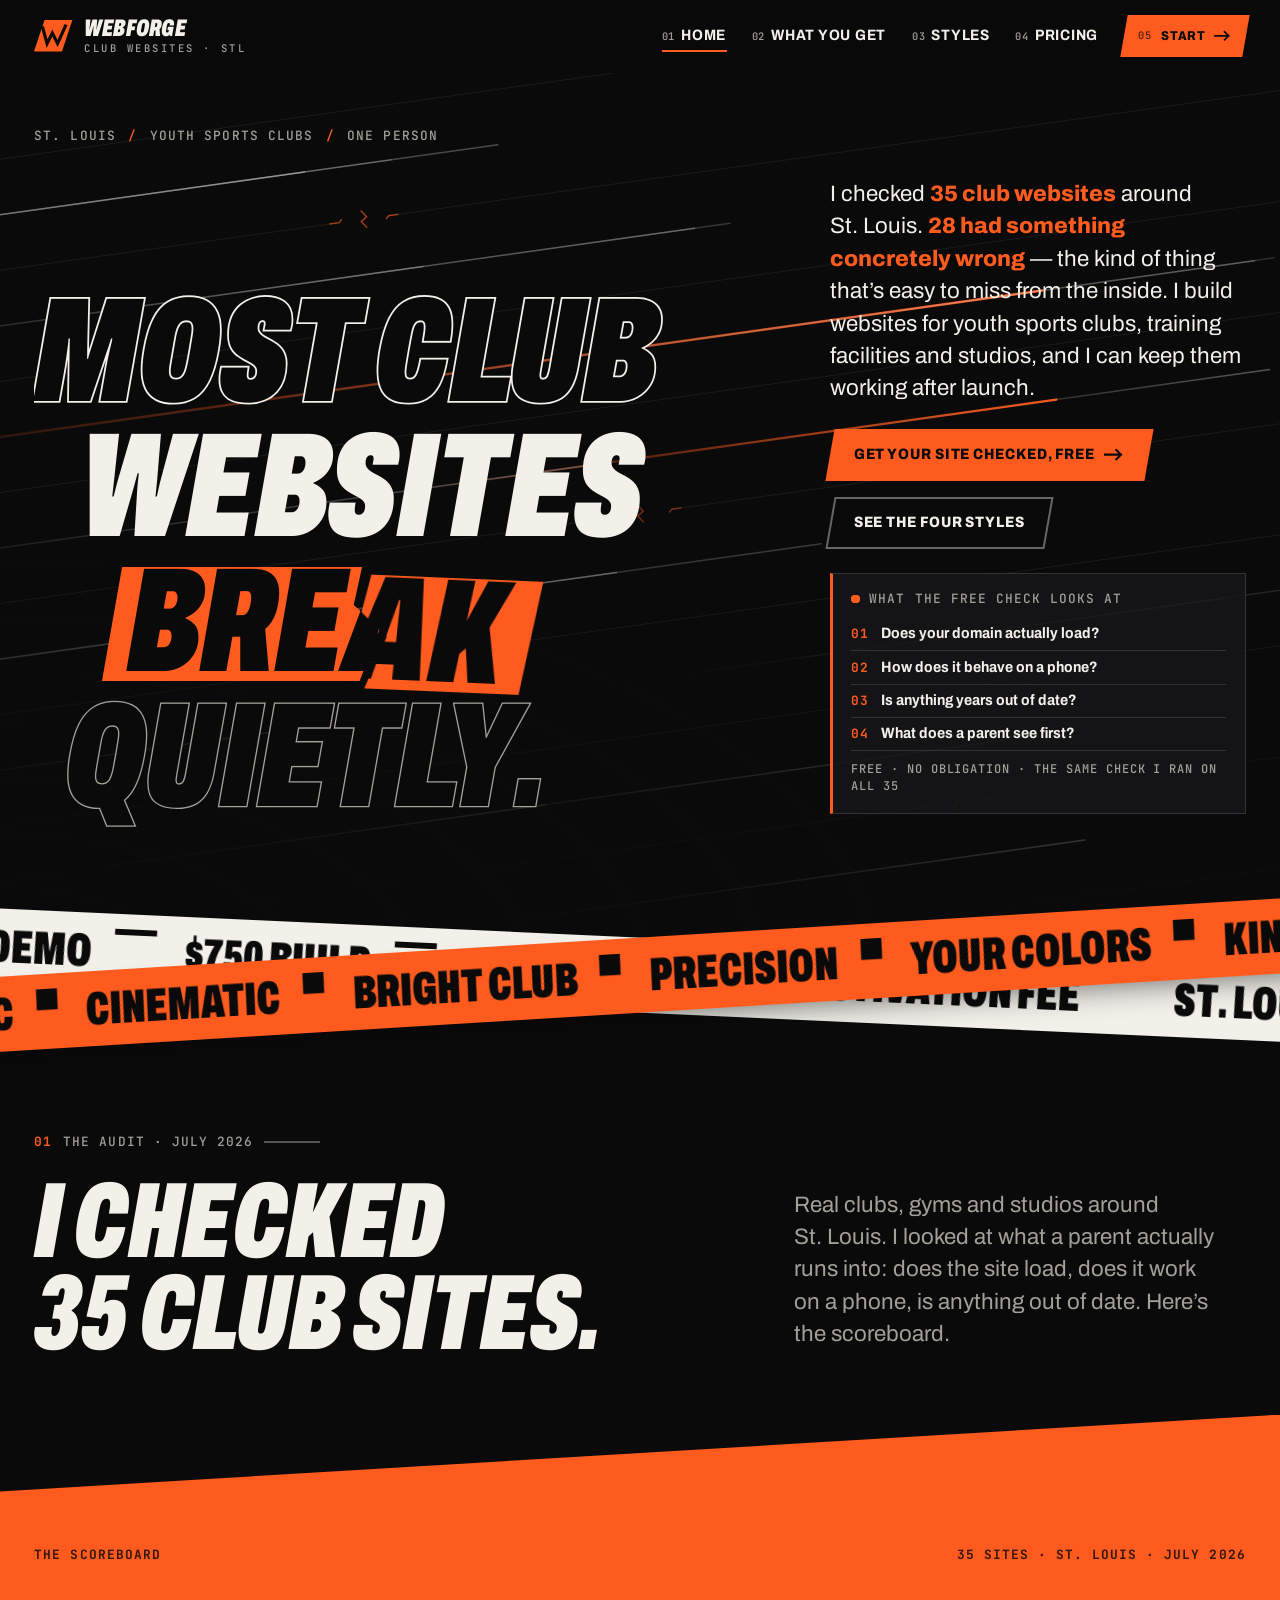
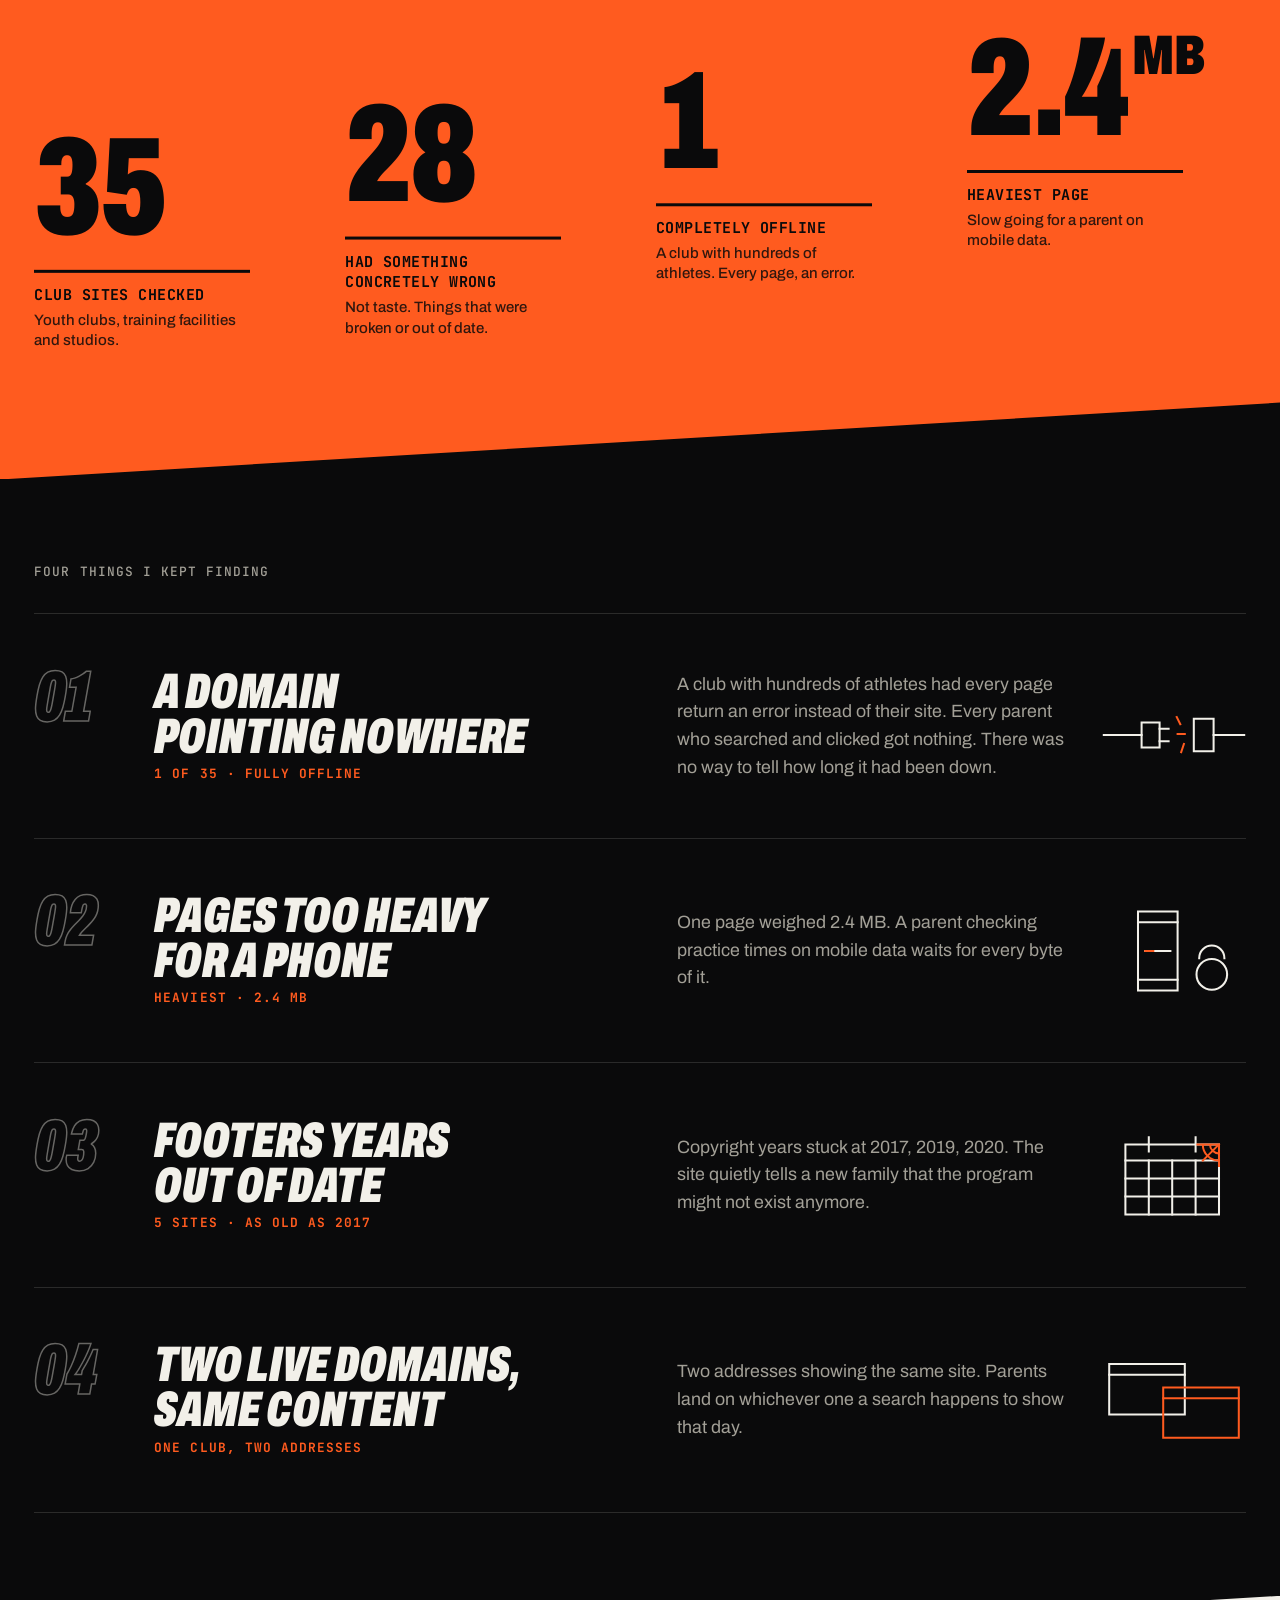
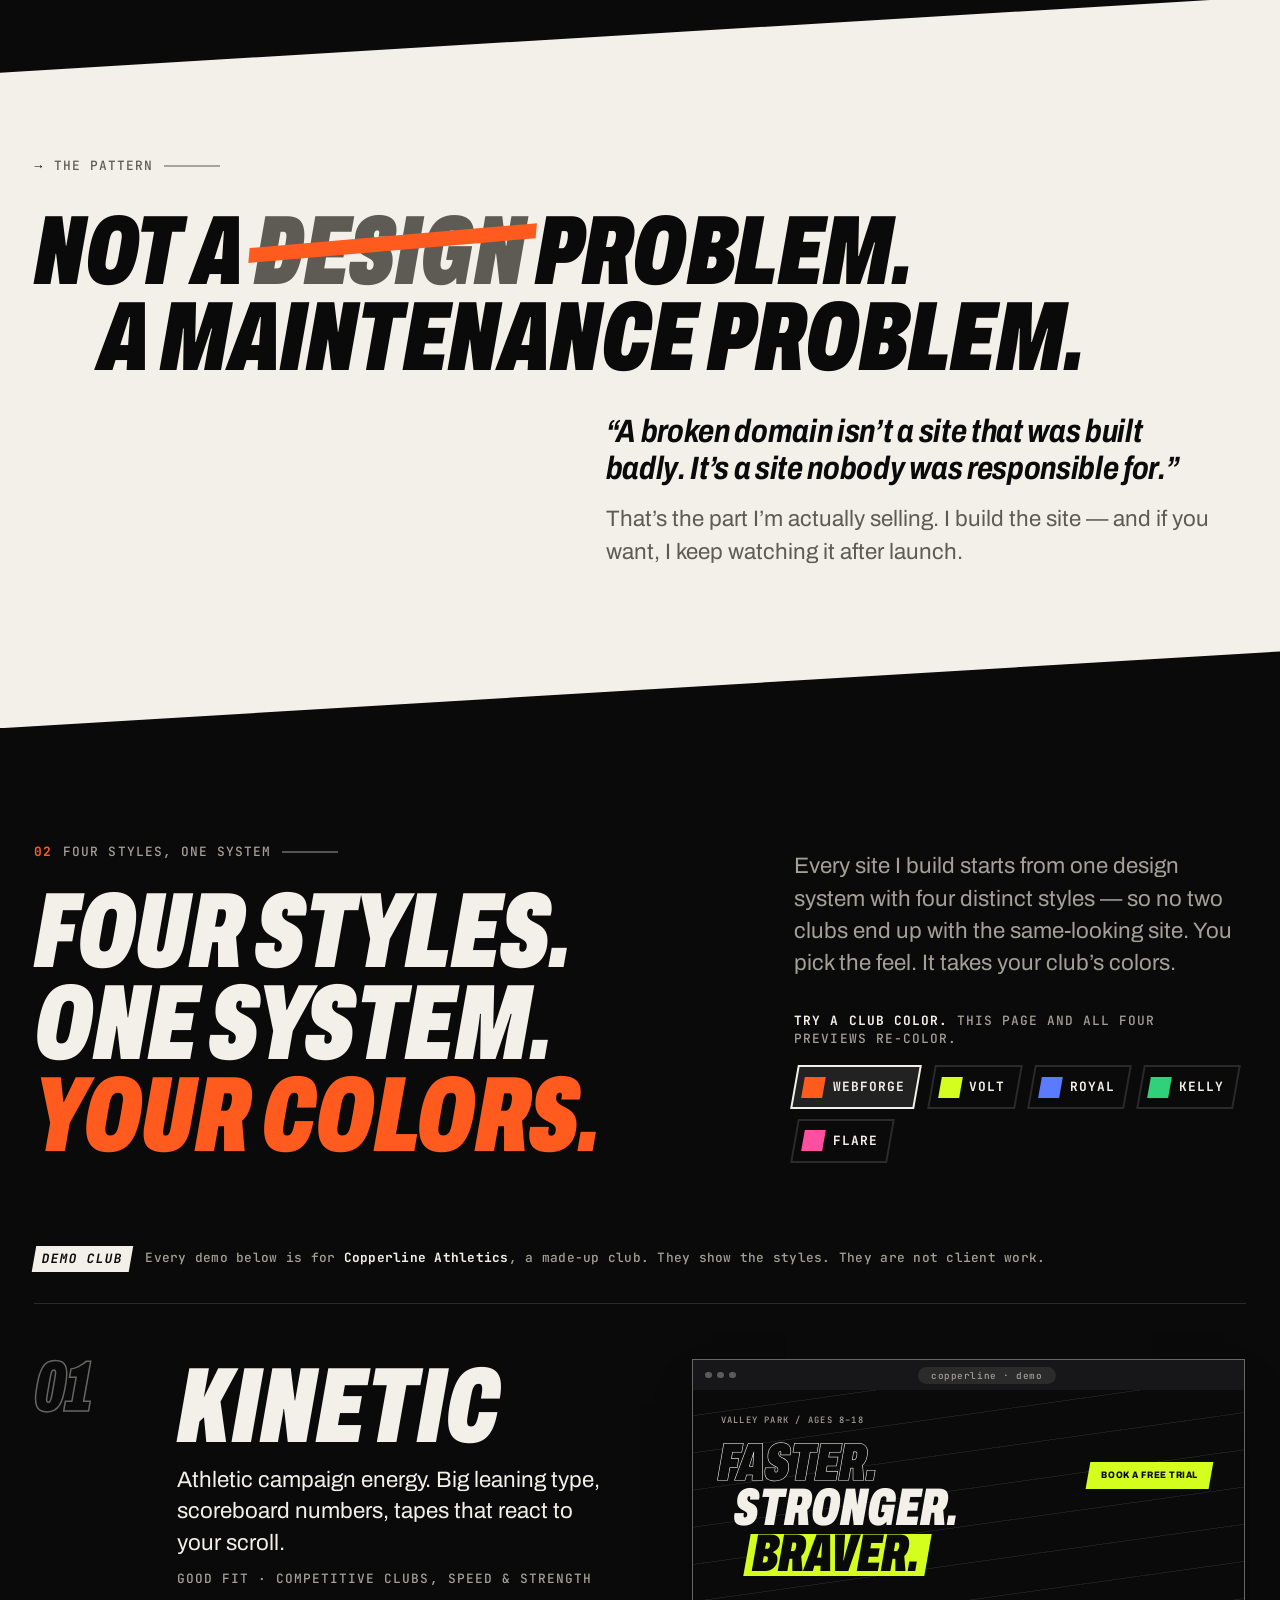
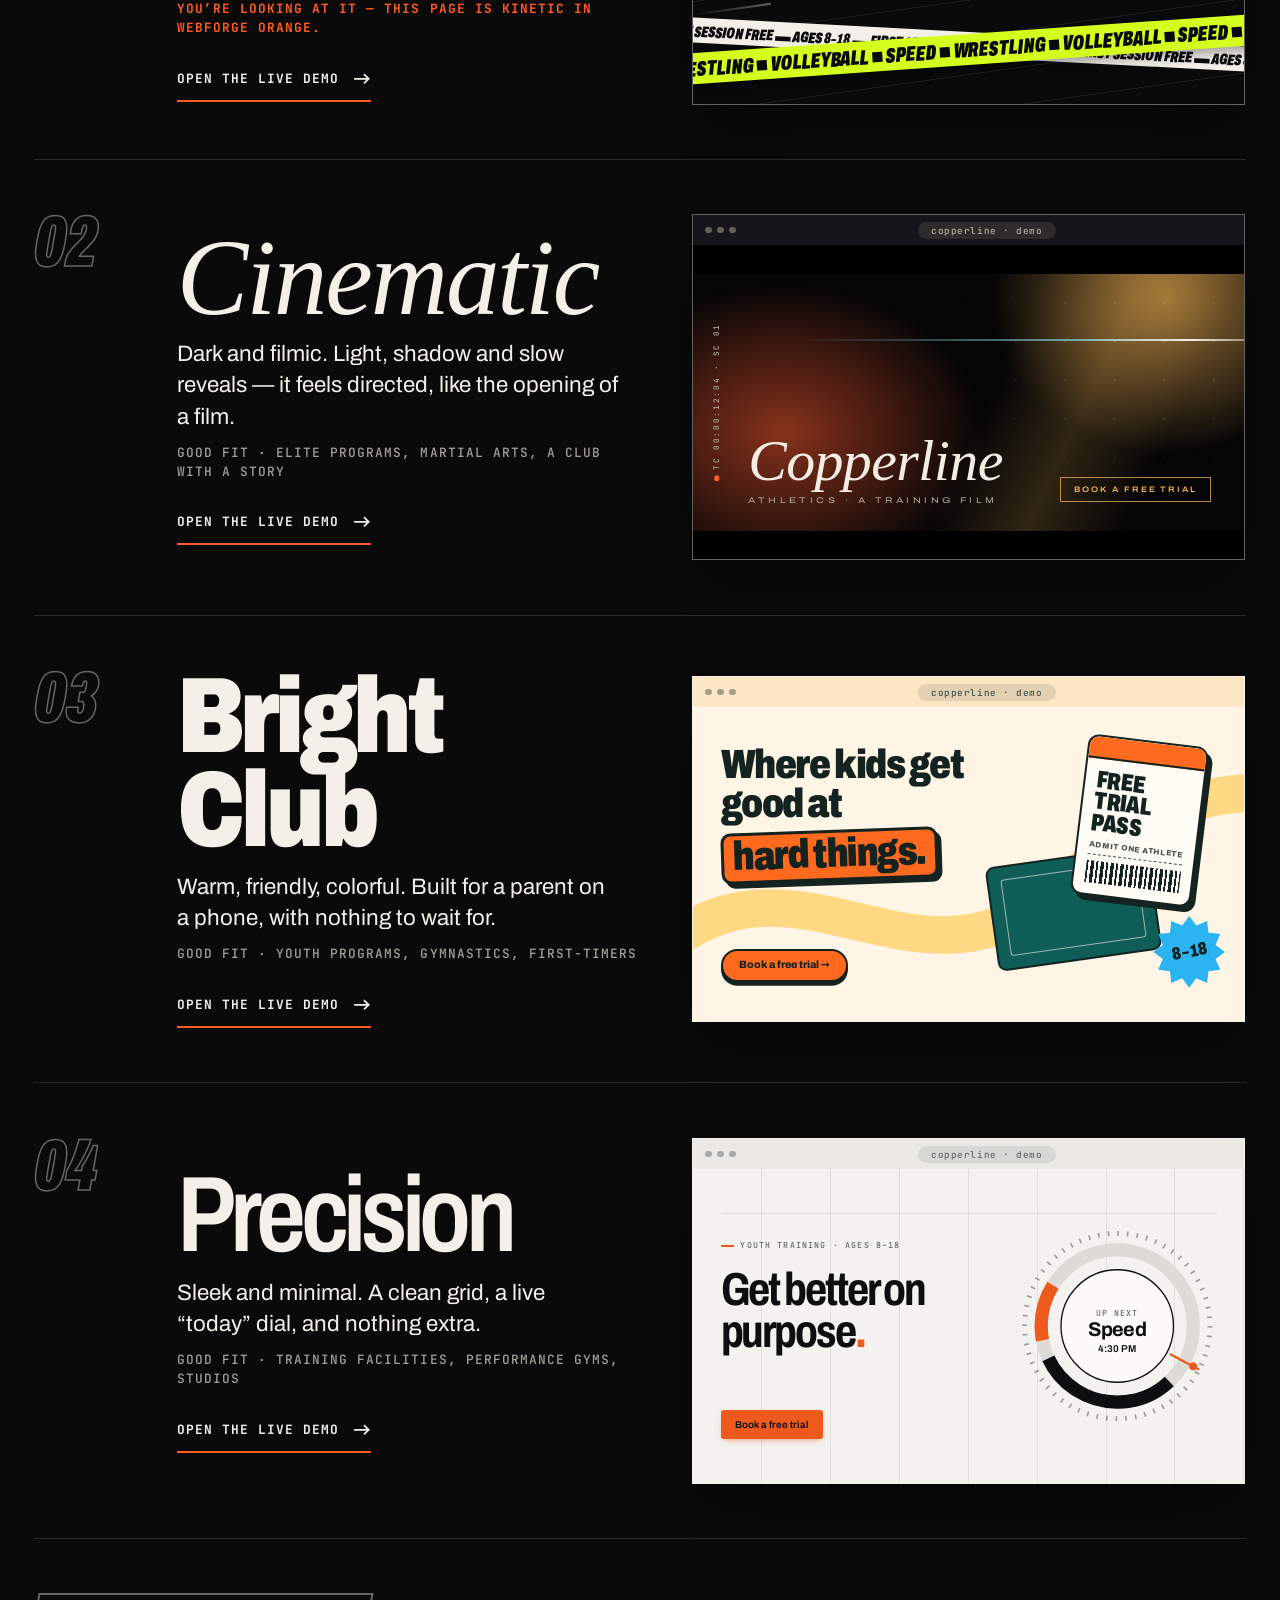
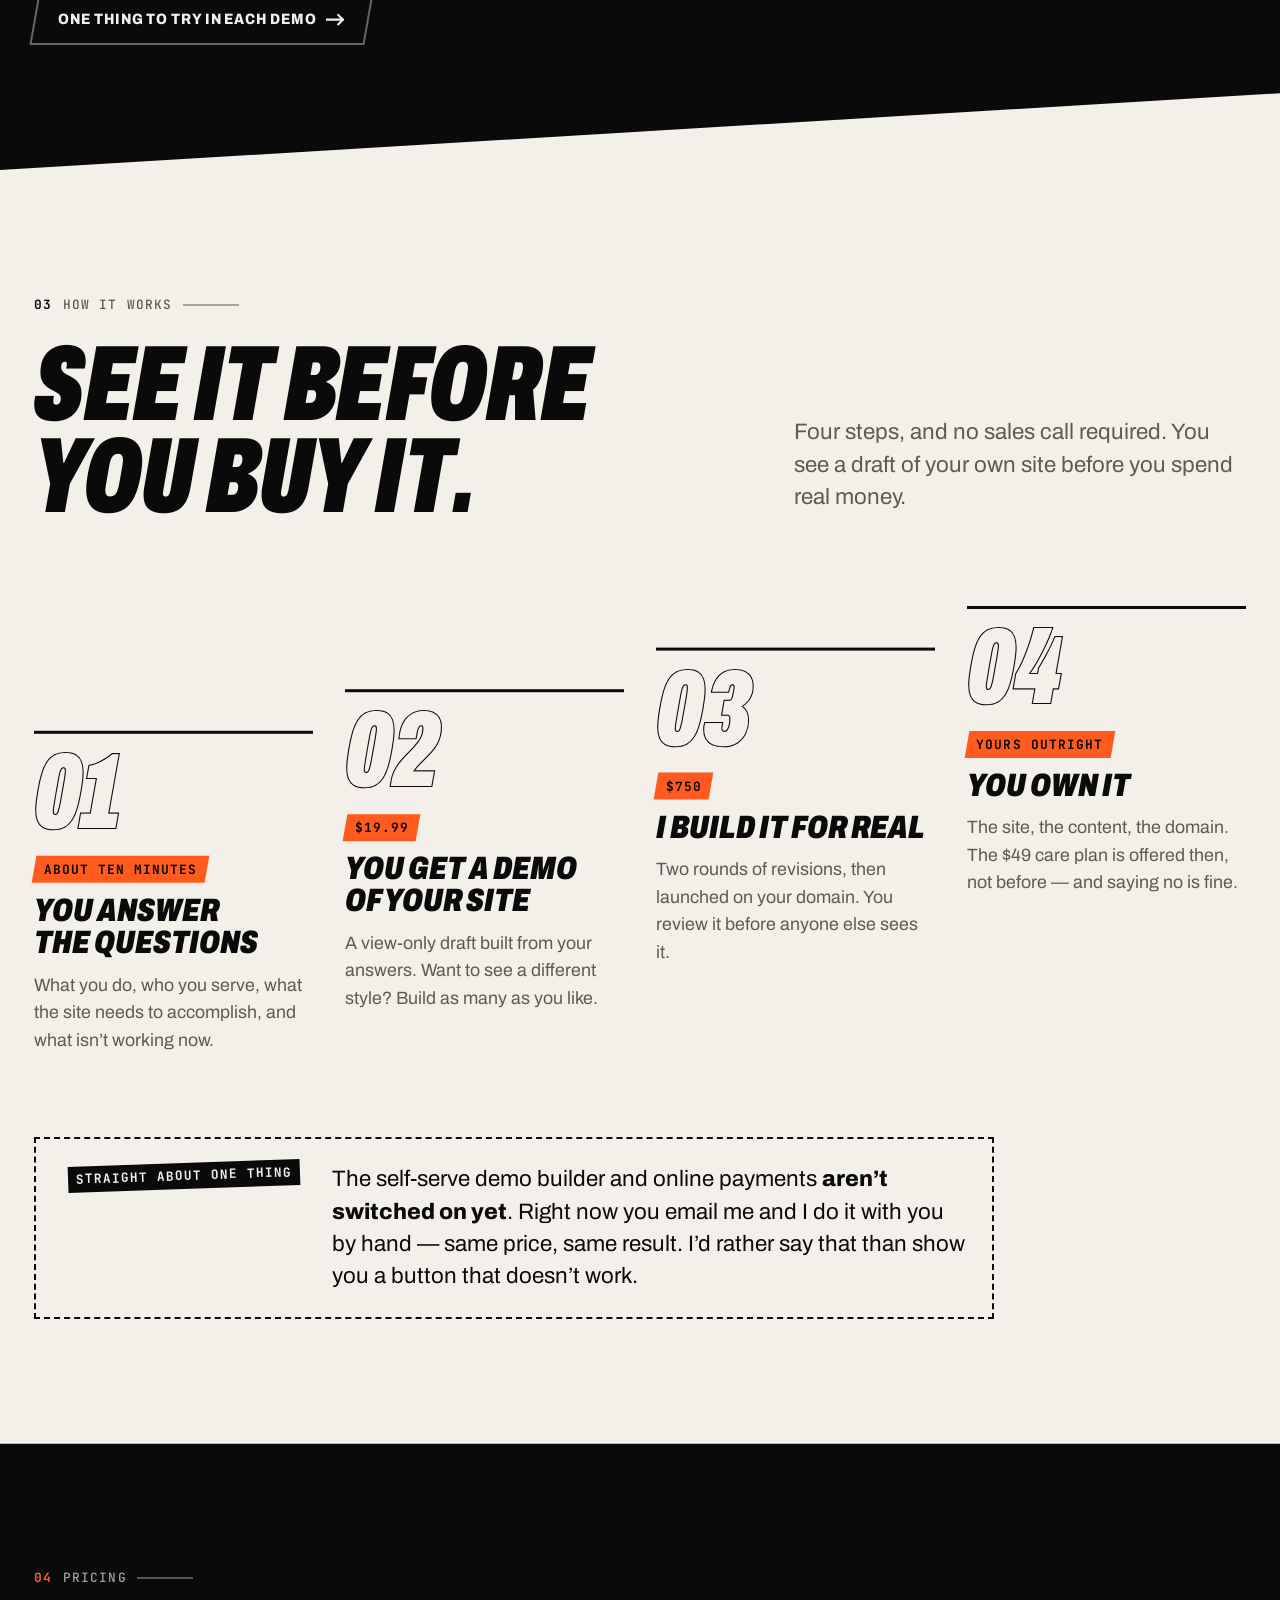
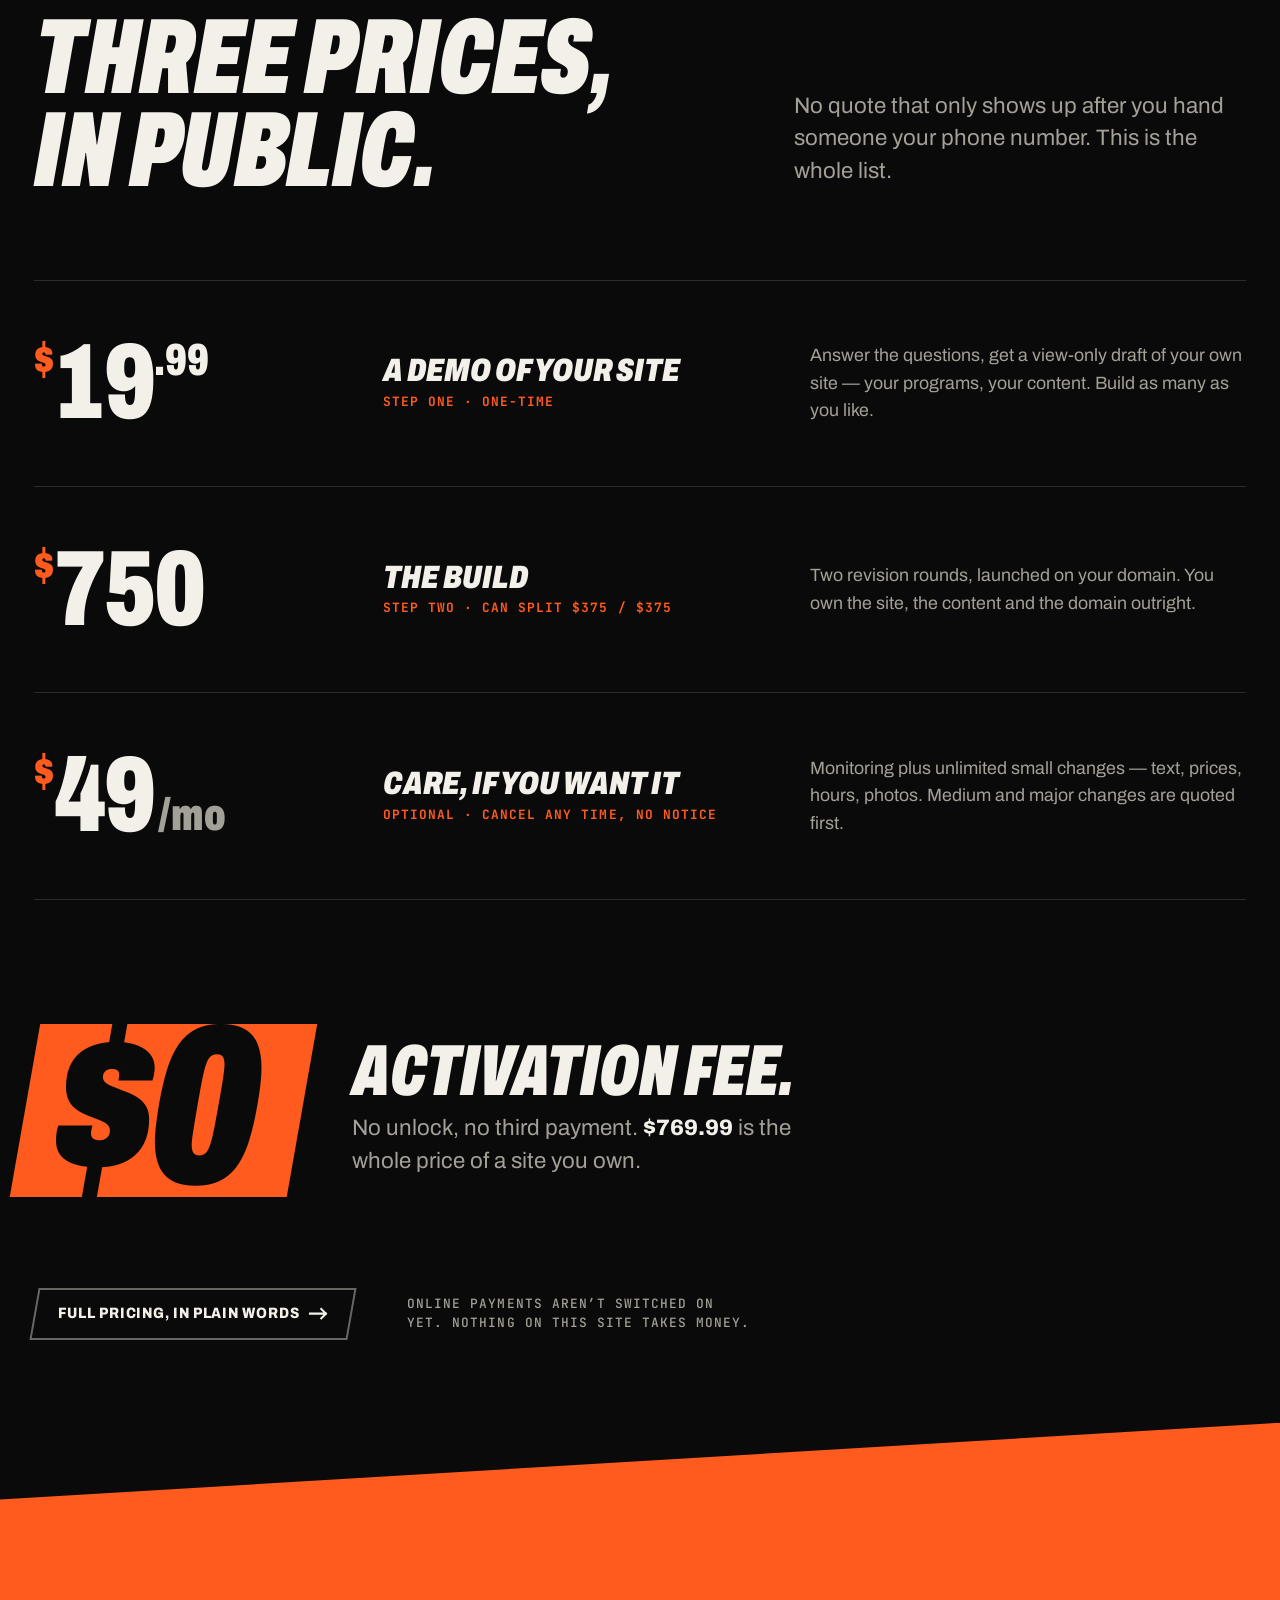
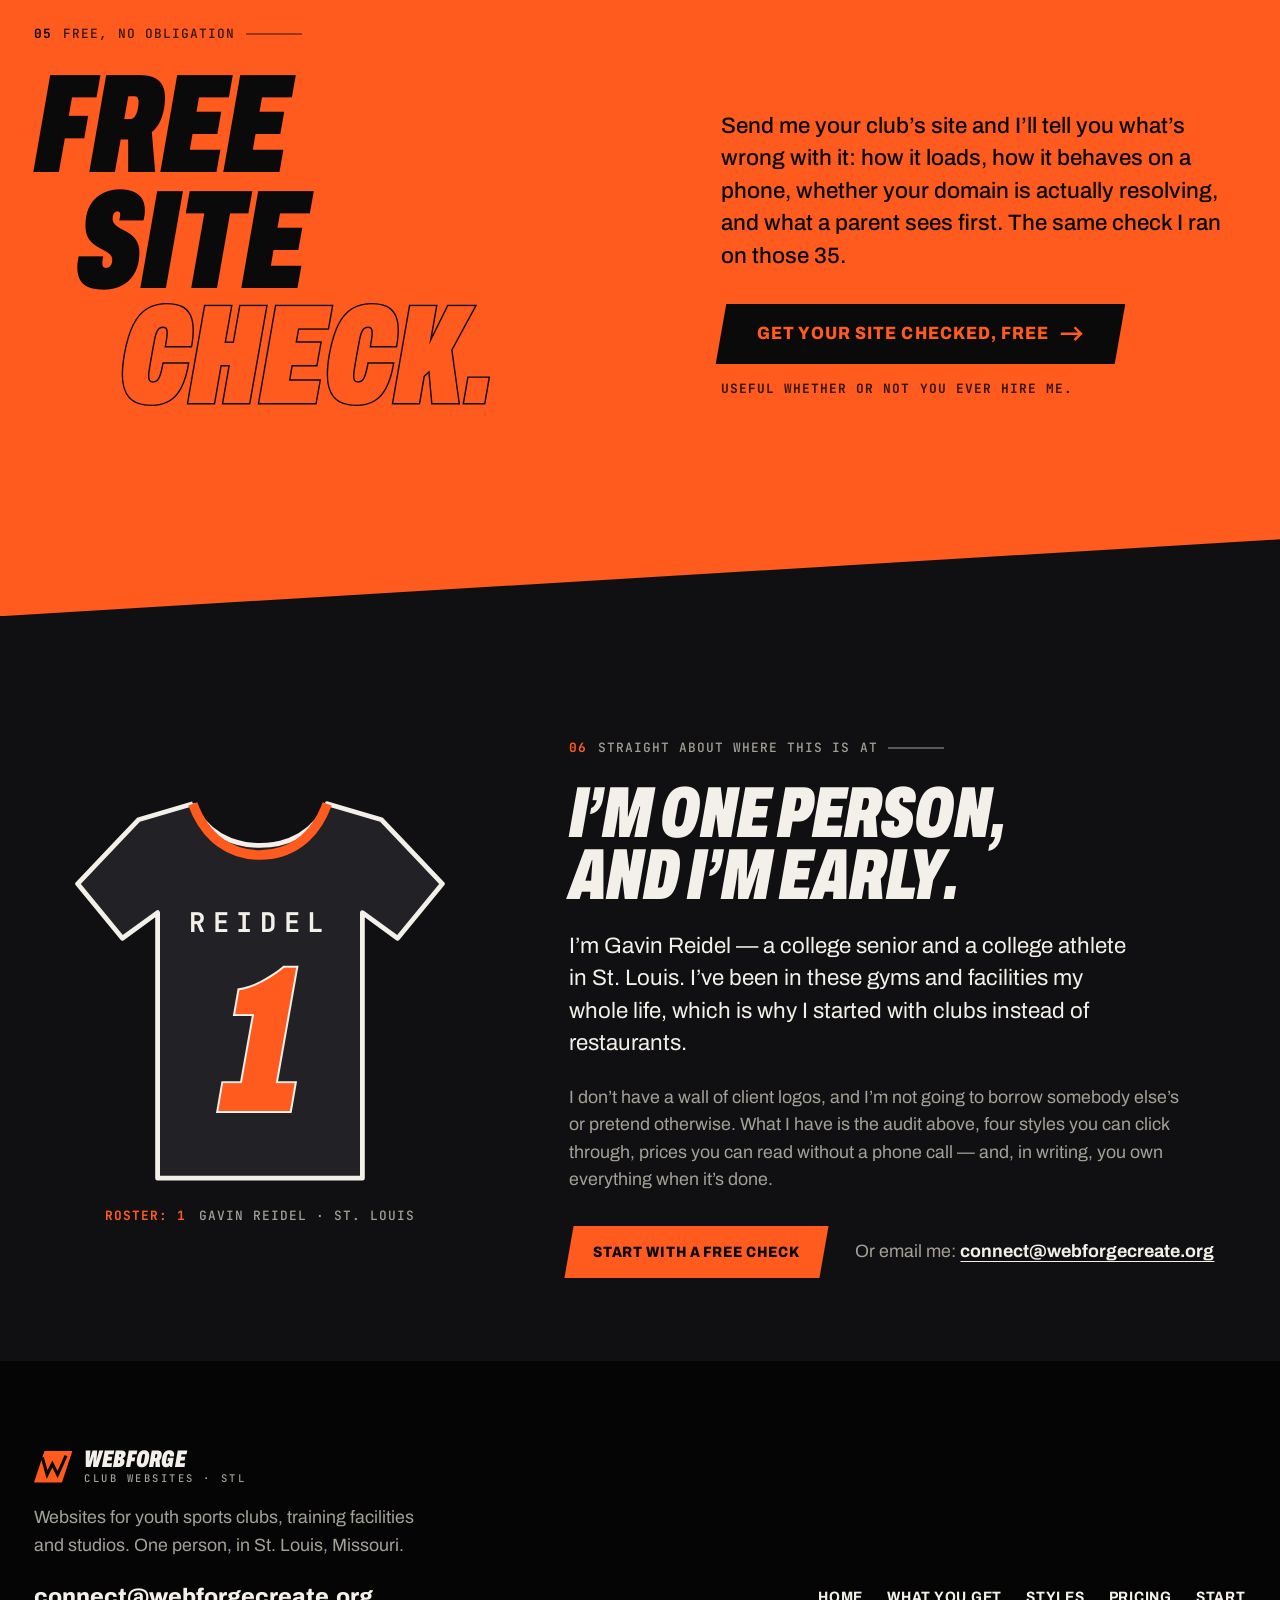
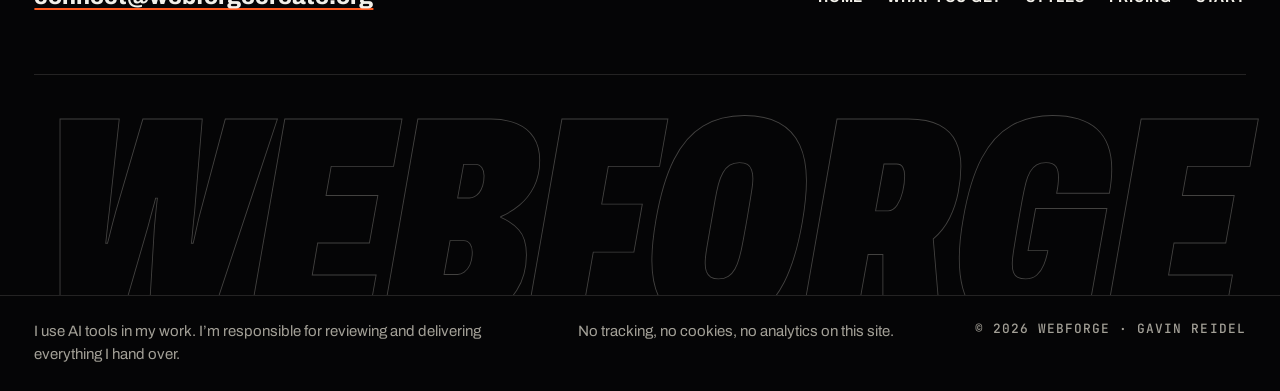
==== commit 04327a69: "Self-host every font All fonts (Archivo, JetBrains Mono, Bodoni Moda, Bricolage Grotesque, Figtree, " ====
--- a/index.html
+++ b/index.html
@@ -1,553 +1,551 @@
-<!doctype html>
-<html lang="en">
-<head>
-<meta charset="utf-8">
-<meta name="viewport" content="width=device-width, initial-scale=1, viewport-fit=cover">
-<title>WebForge — websites for youth sports clubs · St. Louis</title>
-<meta name="description" content="I checked 35 club websites around St. Louis and 28 had something concretely wrong. WebForge builds websites for youth sports clubs, training facilities and studios: a $19.99 demo, a $750 build, and you own it outright.">
-<meta property="og:title" content="WebForge — most club websites break quietly">
-<meta property="og:description" content="35 St. Louis club sites checked, 28 with something wrong. Four site styles, your colors, $0 activation fee.">
-<meta property="og:type" content="website">
-<meta name="theme-color" content="#0A0A0B">
-<!-- ICONS + SHARING · same on every page; only canonical and og:url change per page -->
-<link rel="canonical" href="https://webforgecreate.org/">
-<meta property="og:url" content="https://webforgecreate.org/">
-<link rel="icon" href="favicon.ico" sizes="32x32">
-<link rel="icon" href="favicon.svg" type="image/svg+xml">
-<link rel="apple-touch-icon" href="apple-touch-icon.png">
-<link rel="manifest" href="site.webmanifest">
-<meta property="og:site_name" content="WebForge">
-<meta property="og:image" content="https://webforgecreate.org/og-image.png">
-<meta property="og:image:width" content="1200">
-<meta property="og:image:height" content="630">
-<meta property="og:image:alt" content="WebForge — Most club websites break quietly. 35 St. Louis club sites checked, 28 had something concretely wrong.">
-<meta name="twitter:card" content="summary_large_image">
-<!-- HEAD · copy the six lines below into every page (the inline script stops the phone menu flashing open) -->
-<script>document.documentElement.classList.add('js')</script>
-<link rel="preconnect" href="https://fonts.googleapis.com">
-<link rel="preconnect" href="https://fonts.gstatic.com" crossorigin>
-<link rel="stylesheet" href="https://fonts.googleapis.com/css2?family=Archivo:ital,wdth,wght@0,62..125,400..900;1,62..125,400..900&family=JetBrains+Mono:wght@500;700&display=swap">
-<link rel="stylesheet" href="style.css">
-<script src="script.js" defer></script>
-</head>
-<body>
-
-<a class="skip-link" href="#main">Skip to main content</a>
-<div class="scroll-progress" aria-hidden="true"></div>
-
-<!-- ═══════════════════════════════════════════════════════════════════════
-     SITE HEADER · copy this block verbatim into every page.
-     The ONLY change per page: move aria-current="page" to that page's link.
-     (On the Styles link, leave it off — it is a spot on the home page.)
-     ═══════════════════════════════════════════════════════════════════════ -->
-<header class="site-header surface-ink" data-header>
-  <div class="site-header__inner">
-    <a class="brand" href="index.html">
-      <svg class="brand__mark" viewBox="0 0 44 36" aria-hidden="true" focusable="false"><path class="brand__slab" d="M12 0h32L32 36H0z"/><path class="brand__spark" d="M10 9l5 18 6-12 6 12 9-20"/></svg>
-      <span class="brand__word"><span class="brand__name">WebForge</span><span class="brand__sub">Club websites · STL</span></span>
-    </a>
-    <nav class="nav" aria-label="Main">
-      <button class="nav__toggle" type="button" aria-expanded="false" aria-controls="nav-menu"><span class="nav__bars" aria-hidden="true"></span><span data-nav-label>Menu</span></button>
-      <ul class="nav__menu" id="nav-menu">
-        <li><a href="index.html" aria-current="page"><span class="nav__no" aria-hidden="true">01</span>Home</a></li>
-        <li><a href="what-you-get.html"><span class="nav__no" aria-hidden="true">02</span>What you get</a></li>
-        <li><a href="index.html#styles"><span class="nav__no" aria-hidden="true">03</span>Styles</a></li>
-        <li><a href="pricing.html"><span class="nav__no" aria-hidden="true">04</span>Pricing</a></li>
-        <li class="nav__start"><a class="btn btn--accent btn--sm" href="start.html"><span class="nav__no" aria-hidden="true">05</span>Start <svg class="btn__arrow" viewBox="0 0 20 12" aria-hidden="true" focusable="false"><path d="M0 6h17M12 1l5 5-5 5"/></svg></a></li>
-      </ul>
-    </nav>
-  </div>
-</header>
-<!-- ═══════════════════════════ END SITE HEADER ═══════════════════════════ -->
-
-<main id="main">
-
-  <!-- ═══════════ HERO ═══════════ -->
-  <section class="hero surface-ink" id="top" aria-labelledby="hero-title" data-hero>
-    <canvas class="hero__lanes" aria-hidden="true"></canvas>
-    <div class="wrap hero__grid">
-      <p class="hero__meta mono"><span>St. Louis</span><span>Youth sports clubs</span><span>One person</span></p>
-
-      <h1 class="hero__title" id="hero-title">
-        <span class="hero__line hero__line--1"><span class="hero__word">Most club</span></span>
-        <span class="hero__line hero__line--2"><span class="hero__word">websites</span></span>
-        <span class="hero__line hero__line--3"><span class="hero__word"><span class="crack"><span class="crack__a">break</span><span class="crack__b" aria-hidden="true">break</span></span></span></span>
-        <span class="hero__line hero__line--4"><span class="hero__word">quietly.</span></span>
-      </h1>
-
-      <div class="hero__aside">
-        <p class="hero__lede">I checked <strong>35 club websites</strong> around St.&nbsp;Louis. <strong>28 had something concretely wrong</strong> — the kind of thing that’s easy to miss from the inside. I build websites for youth sports clubs, training facilities and studios, and I can keep them working after launch.</p>
-        <div class="hero__ctas" data-hero-ctas>
-          <a class="btn btn--accent" href="start.html#check">Get your site checked, free <svg class="btn__arrow" viewBox="0 0 20 12" aria-hidden="true" focusable="false"><path d="M0 6h17M12 1l5 5-5 5"/></svg></a>
-          <a class="btn btn--ghost" href="#styles">See the four styles</a>
-        </div>
-        <div class="check-card">
-          <p class="check-card__label mono"><span class="ping" aria-hidden="true"></span>What the free check looks at</p>
-          <ol class="check-card__list">
-            <li><span class="mono" aria-hidden="true">01</span>Does your domain actually load?</li>
-            <li><span class="mono" aria-hidden="true">02</span>How does it behave on a phone?</li>
-            <li><span class="mono" aria-hidden="true">03</span>Is anything years out of date?</li>
-            <li><span class="mono" aria-hidden="true">04</span>What does a parent see first?</li>
-          </ol>
-          <p class="check-card__foot mono">Free · no obligation · the same check I ran on all 35</p>
-          <span class="check-card__scan" aria-hidden="true"></span>
-        </div>
-      </div>
-    </div>
-  </section>
-
-  <!-- ═══════════ TAPES ═══════════ -->
-  <div class="tapes" aria-hidden="true">
-    <div class="tape tape--back surface-chalk"><div class="tape__lean"><div class="tape__track">
-      <span>$19.99 demo</span><i></i><span>$750 build</span><i></i><span>You own it</span><i></i><span>$0 activation fee</span><i></i><span>St. Louis</span><i></i><span>$19.99 demo</span><i></i><span>$750 build</span><i></i><span>You own it</span><i></i><span>$0 activation fee</span><i></i><span>St. Louis</span><i></i>
-      <span>$19.99 demo</span><i></i><span>$750 build</span><i></i><span>You own it</span><i></i><span>$0 activation fee</span><i></i><span>St. Louis</span><i></i><span>$19.99 demo</span><i></i><span>$750 build</span><i></i><span>You own it</span><i></i><span>$0 activation fee</span><i></i><span>St. Louis</span><i></i>
-    </div></div></div>
-    <div class="tape tape--front surface-accent"><div class="tape__lean"><div class="tape__track">
-      <span>Kinetic</span><i></i><span>Cinematic</span><i></i><span>Bright Club</span><i></i><span>Precision</span><i></i><span>Your colors</span><i></i><span>Kinetic</span><i></i><span>Cinematic</span><i></i><span>Bright Club</span><i></i><span>Precision</span><i></i><span>Your colors</span><i></i>
-      <span>Kinetic</span><i></i><span>Cinematic</span><i></i><span>Bright Club</span><i></i><span>Precision</span><i></i><span>Your colors</span><i></i><span>Kinetic</span><i></i><span>Cinematic</span><i></i><span>Bright Club</span><i></i><span>Precision</span><i></i><span>Your colors</span><i></i>
-    </div></div></div>
-  </div>
-
-  <!-- ═══════════ 01 · THE AUDIT ═══════════ -->
-  <section class="audit surface-ink" id="audit" aria-labelledby="audit-title">
-    <div class="audit__head">
-      <div class="wrap">
-        <header class="sec-head sec-head--row">
-          <div class="sec-head">
-            <p class="sec-index"><b>01</b> The audit · July 2026</p>
-            <h2 class="sec-title" id="audit-title" data-reveal>I checked<br>35 club sites.</h2>
-          </div>
-          <p class="sec-lede" data-reveal style="--i:1">Real clubs, gyms and studios around St.&nbsp;Louis. I looked at what a parent actually runs into: does the site load, does it work on a phone, is anything out of date. Here’s the scoreboard.</p>
-        </header>
-      </div>
-    </div>
-
-    <div class="score surface-accent">
-      <div class="wrap">
-        <p class="score__eyebrow mono"><span>The scoreboard</span><span>35 sites · St. Louis · July 2026</span></p>
-        <ul class="score__list">
-          <li class="stat" data-reveal style="--i:0">
-            <p class="stat__num"><span data-odometer>35</span></p>
-            <p class="stat__label">Club sites checked<span>Youth clubs, training facilities and studios.</span></p>
-          </li>
-          <li class="stat" data-reveal style="--i:1">
-            <p class="stat__num"><span data-odometer>28</span></p>
-            <p class="stat__label">Had something concretely wrong<span>Not taste. Things that were broken or out of date.</span></p>
-          </li>
-          <li class="stat" data-reveal style="--i:2">
-            <p class="stat__num"><span data-odometer>1</span></p>
-            <p class="stat__label">Completely offline<span>A club with hundreds of athletes. Every page, an error.</span></p>
-          </li>
-          <li class="stat" data-reveal style="--i:3">
-            <p class="stat__num"><span data-odometer>2.4</span><span class="stat__unit">MB</span></p>
-            <p class="stat__label">Heaviest page<span>Slow going for a parent on mobile data.</span></p>
-          </li>
-        </ul>
-      </div>
-    </div>
-
-    <div class="findings surface-ink">
-      <div class="wrap">
-        <p class="findings__label mono">Four things I kept finding</p>
-        <ol class="lanes">
-          <li class="lane" data-reveal>
-            <span class="lane__no" aria-hidden="true">01</span>
-            <div class="lane__head">
-              <h3 class="lane__name">A domain pointing nowhere</h3>
-              <p class="lane__tag mono">1 of 35 · fully offline</p>
-            </div>
-            <div class="lane__body">
-              <p class="lane__text">A club with hundreds of athletes had every page return an error instead of their site. Every parent who searched and clicked got nothing. There was no way to tell how long it had been down.</p>
-            </div>
-            <svg class="lane__art" viewBox="0 0 160 100" aria-hidden="true" focusable="false">
-              <path pathLength="1" d="M2 60h42"/>
-              <path pathLength="1" d="M44 46h20v28H44z"/>
-              <path pathLength="1" d="M64 53h10M64 67h10"/>
-              <path pathLength="1" d="M102 42h22v36h-22z"/>
-              <path pathLength="1" d="M124 60h34"/>
-              <path class="art-spark" pathLength="1" d="M83 40l4 8M91 70l-3 9M84 59h8"/>
-            </svg>
-          </li>
-          <li class="lane" data-reveal>
-            <span class="lane__no" aria-hidden="true">02</span>
-            <div class="lane__head">
-              <h3 class="lane__name">Pages too heavy for a phone</h3>
-              <p class="lane__tag mono">Heaviest · 2.4 MB</p>
-            </div>
-            <div class="lane__body">
-              <p class="lane__text">One page weighed 2.4&nbsp;MB. A parent checking practice times on mobile data waits for every byte of it.</p>
-            </div>
-            <svg class="lane__art" viewBox="0 0 160 100" aria-hidden="true" focusable="false">
-              <path pathLength="1" d="M40 6h44v88H40z"/>
-              <path pathLength="1" d="M40 18h44M40 82h44"/>
-              <path pathLength="1" d="M48 50h28"/>
-              <path class="art-load" pathLength="1" d="M48 50h9"/>
-              <path pathLength="1" d="M108 58a14 14 0 0 1 28 0"/>
-              <circle pathLength="1" cx="122" cy="76" r="17"/>
-            </svg>
-          </li>
-          <li class="lane" data-reveal>
-            <span class="lane__no" aria-hidden="true">03</span>
-            <div class="lane__head">
-              <h3 class="lane__name">Footers years out of date</h3>
-              <p class="lane__tag mono">5 sites · as old as 2017</p>
-            </div>
-            <div class="lane__body">
-              <p class="lane__text">Copyright years stuck at 2017, 2019, 2020. The site quietly tells a new family that the program might not exist anymore.</p>
-            </div>
-            <svg class="lane__art" viewBox="0 0 160 100" aria-hidden="true" focusable="false">
-              <path pathLength="1" d="M26 16h104v78H26z"/>
-              <path pathLength="1" d="M26 34h104M52 8v16M104 8v16"/>
-              <path pathLength="1" d="M26 54h104M26 74h104M52 34v60M78 34v60M104 34v60"/>
-              <path class="art-web" pathLength="1" d="M130 16h-24M130 16v24M130 16l-18 18M112 16a18 18 0 0 0 18 18M120 16a10 10 0 0 0 10 10"/>
-            </svg>
-          </li>
-          <li class="lane" data-reveal>
-            <span class="lane__no" aria-hidden="true">04</span>
-            <div class="lane__head">
-              <h3 class="lane__name">Two live domains, same content</h3>
-              <p class="lane__tag mono">One club, two addresses</p>
-            </div>
-            <div class="lane__body">
-              <p class="lane__text">Two addresses showing the same site. Parents land on whichever one a search happens to show that day.</p>
-            </div>
-            <svg class="lane__art" viewBox="0 0 160 100" aria-hidden="true" focusable="false">
-              <path pathLength="1" d="M8 10h84v56H8z"/>
-              <path pathLength="1" d="M8 22h84"/>
-              <path class="art-twin" pathLength="1" d="M68 36h84v56H68z"/>
-              <path class="art-twin" pathLength="1" d="M68 48h84"/>
-            </svg>
-          </li>
-        </ol>
-      </div>
-    </div>
-
-    <div class="thesis surface-chalk">
-      <div class="wrap thesis__inner">
-        <p class="sec-index"><b>→</b> The pattern</p>
-        <h3 class="thesis__title" data-reveal><span class="thesis__row">Not a <s class="strike">design</s> problem.</span> <span class="thesis__row thesis__row--2">A maintenance problem.</span></h3>
-        <div class="thesis__body" data-reveal style="--i:1">
-          <p class="thesis__quote">“A broken domain isn’t a site that was built badly. It’s a site nobody was responsible for.”</p>
-          <p>That’s the part I’m actually selling. I build the site — and if you want, I keep watching it after launch.</p>
-        </div>
-      </div>
-    </div>
-  </section>
-
-  <!-- ═══════════ 02 · FOUR STYLES, ONE SYSTEM ═══════════ -->
-  <section class="styles surface-ink" id="styles" aria-labelledby="styles-title" data-styles>
-    <div class="wrap">
-      <header class="sec-head sec-head--row">
-        <div class="sec-head">
-          <p class="sec-index"><b>02</b> Four styles, one system</p>
-          <h2 class="sec-title" id="styles-title" data-reveal>Four styles.<br>One system.<br><span class="hl">Your colors.</span></h2>
-        </div>
-        <div class="sec-aside" data-reveal style="--i:1">
-          <p class="sec-lede">Every site I build starts from one design system with four distinct styles — so no two clubs end up with the same-looking site. You pick the feel. It takes your club’s colors.</p>
-          <div class="colorway" role="group" aria-labelledby="cw-label">
-            <p class="colorway__label mono" id="cw-label"><b>Try a club color.</b> This page and all four previews re-color.</p>
-            <div class="swatches">
-              <button type="button" class="swatch" data-colorway-btn="forge" aria-pressed="true"><i aria-hidden="true"></i>WebForge</button>
-              <button type="button" class="swatch" data-colorway-btn="volt" aria-pressed="false"><i aria-hidden="true"></i>Volt</button>
-              <button type="button" class="swatch" data-colorway-btn="royal" aria-pressed="false"><i aria-hidden="true"></i>Royal</button>
-              <button type="button" class="swatch" data-colorway-btn="kelly" aria-pressed="false"><i aria-hidden="true"></i>Kelly</button>
-              <button type="button" class="swatch" data-colorway-btn="flare" aria-pressed="false"><i aria-hidden="true"></i>Flare</button>
-            </div>
-            <p class="sr-only" aria-live="polite" data-colorway-status></p>
-          </div>
-        </div>
-      </header>
-
-      <p class="demo-note mono"><span class="demo-note__flag">Demo club</span><span>Every demo below is for <b>Copperline Athletics</b>, a made-up club. They show the styles. They are not client work.</span></p>
-
-      <ol class="style-lanes">
-        <!-- Kinetic -->
-        <li class="style-lane" data-style="kinetic" data-reveal>
-          <span class="lane__no" aria-hidden="true">01</span>
-          <div class="style-lane__body">
-            <h3 class="style-lane__name">Kinetic</h3>
-            <p class="style-lane__line">Athletic campaign energy. Big leaning type, scoreboard numbers, tapes that react to your scroll.</p>
-            <p class="style-lane__fit mono">Good fit · competitive clubs, speed &amp; strength</p>
-            <p class="style-lane__here mono">You’re looking at it — this page is Kinetic in <span data-colorway-name>WebForge orange</span>.</p>
-            <a class="style-lane__link" href="demos/kinetic/index.html">Open the live demo<span class="sr-only"> of the Kinetic style (fictional club)</span> <svg class="btn__arrow" viewBox="0 0 20 12" aria-hidden="true" focusable="false"><path d="M0 6h17M12 1l5 5-5 5"/></svg></a>
-          </div>
-          <div class="mini mini--kinetic" aria-hidden="true">
-            <div class="mini__bar"><i></i><i></i><i></i><span>copperline · demo</span></div>
-            <div class="mini__stage">
-              <span class="mk-lines"></span>
-              <span class="mk-run mk-run--1"></span><span class="mk-run mk-run--2"></span>
-              <p class="mk-meta">Valley Park / Ages 8–18</p>
-              <p class="mk-head"><span class="mk-hollow">Faster.</span><span class="mk-solid">Stronger.</span><span class="mk-lit">Braver.</span></p>
-              <span class="mk-btn">Book a free trial</span>
-              <div class="mk-tape mk-tape--back"><div class="mk-track"><span>First session free ▬ Ages 8–18 ▬ First session free ▬ Ages 8–18 ▬&nbsp;</span><span>First session free ▬ Ages 8–18 ▬ First session free ▬ Ages 8–18 ▬&nbsp;</span></div></div>
-              <div class="mk-tape"><div class="mk-track"><span>Wrestling ■ Volleyball ■ Speed ■ Wrestling ■ Volleyball ■ Speed ■&nbsp;</span><span>Wrestling ■ Volleyball ■ Speed ■ Wrestling ■ Volleyball ■ Speed ■&nbsp;</span></div></div>
-            </div>
-          </div>
-        </li>
-
-        <!-- Cinematic -->
-        <li class="style-lane" data-style="cinematic" data-reveal>
-          <span class="lane__no" aria-hidden="true">02</span>
-          <div class="style-lane__body">
-            <h3 class="style-lane__name">Cinematic</h3>
-            <p class="style-lane__line">Dark and filmic. Light, shadow and slow reveals — it feels directed, like the opening of a film.</p>
-            <p class="style-lane__fit mono">Good fit · elite programs, martial arts, a club with a story</p>
-            <a class="style-lane__link" href="demos/cinematic/index.html">Open the live demo<span class="sr-only"> of the Cinematic style (fictional club)</span> <svg class="btn__arrow" viewBox="0 0 20 12" aria-hidden="true" focusable="false"><path d="M0 6h17M12 1l5 5-5 5"/></svg></a>
-          </div>
-          <div class="mini mini--cinematic" aria-hidden="true">
-            <div class="mini__bar"><i></i><i></i><i></i><span>copperline · demo</span></div>
-            <div class="mini__stage">
-              <span class="mc-light"></span>
-              <span class="mc-flare"></span>
-              <span class="mc-dust"></span>
-              <p class="mc-tc"><b></b>TC 00:00:12:04 · SC 01</p>
-              <p class="mc-title"><em>Copperline</em><span>Athletics · a training film</span></p>
-              <span class="mc-btn">Book a free trial</span>
-              <span class="mc-bars"></span>
-            </div>
-          </div>
-        </li>
-
-        <!-- Bright Club -->
-        <li class="style-lane" data-style="brightclub" data-reveal>
-          <span class="lane__no" aria-hidden="true">03</span>
-          <div class="style-lane__body">
-            <h3 class="style-lane__name">Bright Club</h3>
-            <p class="style-lane__line">Warm, friendly, colorful. Built for a parent on a phone, with nothing to wait for.</p>
-            <p class="style-lane__fit mono">Good fit · youth programs, gymnastics, first-timers</p>
-            <a class="style-lane__link" href="demos/brightclub/index.html">Open the live demo<span class="sr-only"> of the Bright Club style (fictional club)</span> <svg class="btn__arrow" viewBox="0 0 20 12" aria-hidden="true" focusable="false"><path d="M0 6h17M12 1l5 5-5 5"/></svg></a>
-          </div>
-          <div class="mini mini--bright" aria-hidden="true">
-            <div class="mini__bar"><i></i><i></i><i></i><span>copperline · demo</span></div>
-            <div class="mini__stage">
-              <svg class="mb-wave" viewBox="0 0 160 100" preserveAspectRatio="none"><path d="M-10 78C30 40 64 96 104 60s44-30 66-34"/></svg>
-              <p class="mb-head">Where kids get good at <span class="mb-sticker">hard things.</span></p>
-              <span class="mb-btn">Book a free trial →</span>
-              <span class="mb-court"></span>
-              <span class="mb-ticket"><b>Free trial pass</b><span>Admit one athlete</span><i></i></span>
-              <span class="mb-burst"><b>8–18</b></span>
-            </div>
-          </div>
-        </li>
-
-        <!-- Precision -->
-        <li class="style-lane" data-style="precision" data-reveal>
-          <span class="lane__no" aria-hidden="true">04</span>
-          <div class="style-lane__body">
-            <h3 class="style-lane__name">Precision</h3>
-            <p class="style-lane__line">Sleek and minimal. A clean grid, a live “today” dial, and nothing extra.</p>
-            <p class="style-lane__fit mono">Good fit · training facilities, performance gyms, studios</p>
-            <a class="style-lane__link" href="demos/precision/index.html">Open the live demo<span class="sr-only"> of the Precision style (fictional club)</span> <svg class="btn__arrow" viewBox="0 0 20 12" aria-hidden="true" focusable="false"><path d="M0 6h17M12 1l5 5-5 5"/></svg></a>
-          </div>
-          <div class="mini mini--precision" aria-hidden="true">
-            <div class="mini__bar"><i></i><i></i><i></i><span>copperline · demo</span></div>
-            <div class="mini__stage">
-              <span class="mp-grid"></span>
-              <p class="mp-meta">Youth training · ages 8–18</p>
-              <p class="mp-head">Get better on purpose<b>.</b></p>
-              <span class="mp-btn">Book a free trial</span>
-              <svg class="mp-dial" viewBox="0 0 120 120">
-                <circle class="mp-ticks" cx="60" cy="60" r="56" pathLength="120"/>
-                <circle class="mp-track" cx="60" cy="60" r="46"/>
-                <circle class="mp-arc mp-arc--ink" cx="60" cy="60" r="46" pathLength="100"/>
-                <circle class="mp-arc mp-arc--hot" cx="60" cy="60" r="46" pathLength="100"/>
-                <circle class="mp-face" cx="60" cy="60" r="34"/>
-                <text class="mp-t1" x="60" y="54">UP NEXT</text>
-                <text class="mp-t2" x="60" y="66">Speed</text>
-                <text class="mp-t3" x="60" y="76">4:30 PM</text>
-                <g class="mp-needle"><path d="M60 4v20"/><circle cx="60" cy="8" r="2.5"/></g>
-              </svg>
-            </div>
-          </div>
-        </li>
-      </ol>
-
-      <div class="pricing__foot">
-        <a class="btn btn--ghost" href="work.html#try">One thing to try in each demo <svg class="btn__arrow" viewBox="0 0 20 12" aria-hidden="true" focusable="false"><path d="M0 6h17M12 1l5 5-5 5"/></svg></a>
-      </div>
-    </div>
-  </section>
-
-  <!-- ═══════════ 03 · HOW IT WORKS ═══════════ -->
-  <section class="how surface-chalk" id="how" aria-labelledby="how-title">
-    <div class="wrap">
-      <header class="sec-head sec-head--row">
-        <div class="sec-head">
-          <p class="sec-index"><b>03</b> How it works</p>
-          <h2 class="sec-title" id="how-title" data-reveal>See it before<br>you buy it.</h2>
-        </div>
-        <p class="sec-lede" data-reveal style="--i:1">Four steps, and no sales call required. You see a draft of your own site before you spend real money.</p>
-      </header>
-
-      <ol class="steps">
-        <li class="step" data-reveal style="--i:0">
-          <span class="step__no" aria-hidden="true">01</span>
-          <p class="step__tag mono">About ten minutes</p>
-          <h3 class="step__title">You answer the questions</h3>
-          <p class="step__text">What you do, who you serve, what the site needs to accomplish, and what isn’t working now.</p>
-        </li>
-        <li class="step" data-reveal style="--i:1">
-          <span class="step__no" aria-hidden="true">02</span>
-          <p class="step__tag mono">$19.99</p>
-          <h3 class="step__title">You get a demo of your site</h3>
-          <p class="step__text">A view-only draft built from your answers. Want to see a different style? Build as many as you like.</p>
-        </li>
-        <li class="step" data-reveal style="--i:2">
-          <span class="step__no" aria-hidden="true">03</span>
-          <p class="step__tag mono">$750</p>
-          <h3 class="step__title">I build it for real</h3>
-          <p class="step__text">Two rounds of revisions, then launched on your domain. You review it before anyone else sees it.</p>
-        </li>
-        <li class="step" data-reveal style="--i:3">
-          <span class="step__no" aria-hidden="true">04</span>
-          <p class="step__tag mono">Yours outright</p>
-          <h3 class="step__title">You own it</h3>
-          <p class="step__text">The site, the content, the domain. The $49 care plan is offered then, not before — and saying no is fine.</p>
-        </li>
-      </ol>
-
-      <div class="heads-up" role="note">
-        <p class="heads-up__stamp mono">Straight about one thing</p>
-        <p class="heads-up__text">The self-serve demo builder and online payments <strong>aren’t switched on yet</strong>. Right now you email me and I do it with you by hand — same price, same result. I’d rather say that than show you a button that doesn’t work.</p>
-      </div>
-    </div>
-  </section>
-
-  <!-- ═══════════ 04 · PRICING ═══════════ -->
-  <section class="pricing surface-ink" id="pricing" aria-labelledby="pricing-title">
-    <div class="wrap">
-      <header class="sec-head sec-head--row">
-        <div class="sec-head">
-          <p class="sec-index"><b>04</b> Pricing</p>
-          <h2 class="sec-title" id="pricing-title" data-reveal>Three prices,<br>in public.</h2>
-        </div>
-        <p class="sec-lede" data-reveal style="--i:1">No quote that only shows up after you hand someone your phone number. This is the whole list.</p>
-      </header>
-
-      <ol class="prices">
-        <li class="price" data-reveal>
-          <p class="price__amt"><span class="price__cur">$</span>19<span class="price__cents">.99</span></p>
-          <div class="price__head">
-            <h3 class="price__name">A demo of your site</h3>
-            <p class="price__when mono">Step one · one-time</p>
-          </div>
-          <p class="price__text">Answer the questions, get a view-only draft of your own site — your programs, your content. Build as many as you like.</p>
-        </li>
-        <li class="price" data-reveal>
-          <p class="price__amt"><span class="price__cur">$</span>750</p>
-          <div class="price__head">
-            <h3 class="price__name">The build</h3>
-            <p class="price__when mono">Step two · can split $375 / $375</p>
-          </div>
-          <p class="price__text">Two revision rounds, launched on your domain. You own the site, the content and the domain outright.</p>
-        </li>
-        <li class="price" data-reveal>
-          <p class="price__amt"><span class="price__cur">$</span>49<span class="price__per">/mo</span></p>
-          <div class="price__head">
-            <h3 class="price__name">Care, if you want it</h3>
-            <p class="price__when mono">Optional · cancel any time, no notice</p>
-          </div>
-          <p class="price__text">Monitoring plus unlimited small changes — text, prices, hours, photos. Medium and major changes are quoted first.</p>
-        </li>
-      </ol>
-
-      <div class="zero" data-reveal>
-        <p class="zero__num"><span class="zero__lit">$0</span></p>
-        <div class="zero__body">
-          <p class="zero__title">Activation fee.</p>
-          <p class="zero__text">No unlock, no third payment. <strong>$769.99</strong> is the whole price of a site you own.</p>
-        </div>
-      </div>
-
-      <div class="pricing__foot">
-        <a class="btn btn--ghost" href="pricing.html">Full pricing, in plain words <svg class="btn__arrow" viewBox="0 0 20 12" aria-hidden="true" focusable="false"><path d="M0 6h17M12 1l5 5-5 5"/></svg></a>
-        <p class="pricing__note mono">Online payments aren’t switched on yet. Nothing on this site takes money.</p>
-      </div>
-    </div>
-  </section>
-
-  <!-- ═══════════ 05 · FREE CHECK ═══════════ -->
-  <section class="cta-band surface-accent" id="check" aria-labelledby="check-title">
-    <div class="wrap">
-      <p class="sec-index"><b>05</b> Free, no obligation</p>
-      <h2 class="cta-band__title" id="check-title"><span class="cta-band__row">Free</span> <span class="cta-band__row cta-band__row--2">site</span> <span class="cta-band__row cta-band__row--3">check.</span></h2>
-      <div class="cta-band__grid">
-        <p class="cta-band__lede">Send me your club’s site and I’ll tell you what’s wrong with it: how it loads, how it behaves on a phone, whether your domain is actually resolving, and what a parent sees first. The same check I ran on those 35.</p>
-        <div class="cta-band__act">
-          <a class="btn btn--accent btn--lg" href="start.html#check">Get your site checked, free <svg class="btn__arrow" viewBox="0 0 20 12" aria-hidden="true" focusable="false"><path d="M0 6h17M12 1l5 5-5 5"/></svg></a>
-          <p class="cta-band__note mono">Useful whether or not you ever hire me.</p>
-        </div>
-      </div>
-    </div>
-  </section>
-
-  <!-- ═══════════ 06 · FOUNDER ═══════════ -->
-  <section class="founder surface-ink-2" id="founder" aria-labelledby="founder-title">
-    <div class="wrap founder__grid">
-      <figure class="jersey" data-reveal>
-        <svg class="jersey__svg" viewBox="0 0 240 250" aria-hidden="true" focusable="false">
-          <path class="jersey__body" pathLength="1" d="M78 8 44 18 6 58l28 34 22-16v166h128V76l22 16 28-34-38-40-34-10c-8 18-24 26-42 26S86 26 78 8z"/>
-          <path class="jersey__trim" pathLength="1" d="M78 8c8 22 24 32 42 32s34-10 42-32"/>
-          <text class="jersey__name" x="120" y="88">REIDEL</text>
-          <text class="jersey__no" x="122" y="200">1</text>
-        </svg>
-        <figcaption class="jersey__cap mono"><b>Roster: 1</b> Gavin Reidel · St. Louis</figcaption>
-      </figure>
-      <div class="founder__body">
-        <p class="sec-index"><b>06</b> Straight about where this is at</p>
-        <h2 class="sec-title founder__title" id="founder-title" data-reveal>I’m one person, and I’m early.</h2>
-        <p class="founder__lede" data-reveal style="--i:1">I’m Gavin Reidel — a college senior and a college athlete in St.&nbsp;Louis. I’ve been in these gyms and facilities my whole life, which is why I started with clubs instead of restaurants.</p>
-        <p class="founder__text" data-reveal style="--i:2">I don’t have a wall of client logos, and I’m not going to borrow somebody else’s or pretend otherwise. What I have is the audit above, four styles you can click through, prices you can read without a phone call — and, in writing, you own everything when it’s done.</p>
-        <div class="founder__ctas">
-          <a class="btn btn--accent" href="start.html#check">Start with a free check</a>
-          <p class="founder__mail">Or email me: <a href="mailto:connect@webforgecreate.org">connect@webforgecreate.org</a></p>
-        </div>
-      </div>
-    </div>
-  </section>
-
-</main>
-
-<!-- ═══════════════════════════════════════════════════════════════════════
-     SITE FOOTER · copy this block verbatim into every page. No changes.
-     The two honesty lines (AI use, no tracking) must stay word for word.
-     ═══════════════════════════════════════════════════════════════════════ -->
-<footer class="site-footer surface-deep">
-  <div class="wrap">
-    <div class="footer__top">
-      <div class="footer__brand">
-        <a class="brand" href="index.html">
-          <svg class="brand__mark" viewBox="0 0 44 36" aria-hidden="true" focusable="false"><path class="brand__slab" d="M12 0h32L32 36H0z"/><path class="brand__spark" d="M10 9l5 18 6-12 6 12 9-20"/></svg>
-          <span class="brand__word"><span class="brand__name">WebForge</span><span class="brand__sub">Club websites · STL</span></span>
-        </a>
-        <p class="footer__line">Websites for youth sports clubs, training facilities and studios. One person, in St.&nbsp;Louis, Missouri.</p>
-        <p class="footer__mail"><a href="mailto:connect@webforgecreate.org">connect@webforgecreate.org</a></p>
-      </div>
-      <nav class="footer__nav" aria-label="Footer">
-        <a href="index.html">Home</a>
-        <a href="what-you-get.html">What you get</a>
-        <a href="index.html#styles">Styles</a>
-        <a href="pricing.html">Pricing</a>
-        <a href="start.html">Start</a>
-      </nav>
-    </div>
-    <p class="footer__word" aria-hidden="true">WebForge</p>
-  </div>
-  <div class="footer__meta">
-    <div class="wrap footer__meta-inner">
-      <p>I use AI tools in my work. I’m responsible for reviewing and delivering everything I hand over.</p>
-      <p>No tracking, no cookies, no analytics on this site.</p>
-      <p class="mono">© 2026 WebForge · Gavin Reidel</p>
-    </div>
-  </div>
-</footer>
-<!-- ═══════════════════════════ END SITE FOOTER ═══════════════════════════ -->
-
-<!-- Phone action bar · optional per page; shows once the hero buttons scroll away -->
-<div class="action-bar surface-ink" data-action-bar>
-  <a class="btn btn--ghost" href="index.html#styles">Styles</a>
-  <a class="btn btn--accent" href="start.html#check">Free site check</a>
-</div>
-
-</body>
-</html>
+<!doctype html>
+<html lang="en">
+<head>
+<meta charset="utf-8">
+<meta name="viewport" content="width=device-width, initial-scale=1, viewport-fit=cover">
+<title>WebForge — websites for youth sports clubs · St. Louis</title>
+<meta name="description" content="I checked 35 club websites around St. Louis and 28 had something concretely wrong. WebForge builds websites for youth sports clubs, training facilities and studios: a $19.99 demo, a $750 build, and you own it outright.">
+<meta property="og:title" content="WebForge — most club websites break quietly">
+<meta property="og:description" content="35 St. Louis club sites checked, 28 with something wrong. Four site styles, your colors, $0 activation fee.">
+<meta property="og:type" content="website">
+<meta name="theme-color" content="#0A0A0B">
+<!-- ICONS + SHARING · same on every page; only canonical and og:url change per page -->
+<link rel="canonical" href="https://webforgecreate.org/">
+<meta property="og:url" content="https://webforgecreate.org/">
+<link rel="icon" href="favicon.ico" sizes="32x32">
+<link rel="icon" href="favicon.svg" type="image/svg+xml">
+<link rel="apple-touch-icon" href="apple-touch-icon.png">
+<link rel="manifest" href="site.webmanifest">
+<meta property="og:site_name" content="WebForge">
+<meta property="og:image" content="https://webforgecreate.org/og-image.png">
+<meta property="og:image:width" content="1200">
+<meta property="og:image:height" content="630">
+<meta property="og:image:alt" content="WebForge — Most club websites break quietly. 35 St. Louis club sites checked, 28 had something concretely wrong.">
+<meta name="twitter:card" content="summary_large_image">
+<!-- HEAD · copy the six lines below into every page (the inline script stops the phone menu flashing open) -->
+<script>document.documentElement.classList.add('js')</script>
+<link rel="stylesheet" href="fonts/forge.css">
+<link rel="stylesheet" href="style.css">
+<script src="script.js" defer></script>
+</head>
+<body>
+
+<a class="skip-link" href="#main">Skip to main content</a>
+<div class="scroll-progress" aria-hidden="true"></div>
+
+<!-- ═══════════════════════════════════════════════════════════════════════
+     SITE HEADER · copy this block verbatim into every page.
+     The ONLY change per page: move aria-current="page" to that page's link.
+     (On the Styles link, leave it off — it is a spot on the home page.)
+     ═══════════════════════════════════════════════════════════════════════ -->
+<header class="site-header surface-ink" data-header>
+  <div class="site-header__inner">
+    <a class="brand" href="index.html">
+      <svg class="brand__mark" viewBox="0 0 44 36" aria-hidden="true" focusable="false"><path class="brand__slab" d="M12 0h32L32 36H0z"/><path class="brand__spark" d="M10 9l5 18 6-12 6 12 9-20"/></svg>
+      <span class="brand__word"><span class="brand__name">WebForge</span><span class="brand__sub">Club websites · STL</span></span>
+    </a>
+    <nav class="nav" aria-label="Main">
+      <button class="nav__toggle" type="button" aria-expanded="false" aria-controls="nav-menu"><span class="nav__bars" aria-hidden="true"></span><span data-nav-label>Menu</span></button>
+      <ul class="nav__menu" id="nav-menu">
+        <li><a href="index.html" aria-current="page"><span class="nav__no" aria-hidden="true">01</span>Home</a></li>
+        <li><a href="what-you-get.html"><span class="nav__no" aria-hidden="true">02</span>What you get</a></li>
+        <li><a href="index.html#styles"><span class="nav__no" aria-hidden="true">03</span>Styles</a></li>
+        <li><a href="pricing.html"><span class="nav__no" aria-hidden="true">04</span>Pricing</a></li>
+        <li class="nav__start"><a class="btn btn--accent btn--sm" href="start.html"><span class="nav__no" aria-hidden="true">05</span>Start <svg class="btn__arrow" viewBox="0 0 20 12" aria-hidden="true" focusable="false"><path d="M0 6h17M12 1l5 5-5 5"/></svg></a></li>
+      </ul>
+    </nav>
+  </div>
+</header>
+<!-- ═══════════════════════════ END SITE HEADER ═══════════════════════════ -->
+
+<main id="main">
+
+  <!-- ═══════════ HERO ═══════════ -->
+  <section class="hero surface-ink" id="top" aria-labelledby="hero-title" data-hero>
+    <canvas class="hero__lanes" aria-hidden="true"></canvas>
+    <div class="wrap hero__grid">
+      <p class="hero__meta mono"><span>St. Louis</span><span>Youth sports clubs</span><span>One person</span></p>
+
+      <h1 class="hero__title" id="hero-title">
+        <span class="hero__line hero__line--1"><span class="hero__word">Most club</span></span>
+        <span class="hero__line hero__line--2"><span class="hero__word">websites</span></span>
+        <span class="hero__line hero__line--3"><span class="hero__word"><span class="crack"><span class="crack__a">break</span><span class="crack__b" aria-hidden="true">break</span></span></span></span>
+        <span class="hero__line hero__line--4"><span class="hero__word">quietly.</span></span>
+      </h1>
+
+      <div class="hero__aside">
+        <p class="hero__lede">I checked <strong>35 club websites</strong> around St.&nbsp;Louis. <strong>28 had something concretely wrong</strong> — the kind of thing that’s easy to miss from the inside. I build websites for youth sports clubs, training facilities and studios, and I can keep them working after launch.</p>
+        <div class="hero__ctas" data-hero-ctas>
+          <a class="btn btn--accent" href="start.html#check">Get your site checked, free <svg class="btn__arrow" viewBox="0 0 20 12" aria-hidden="true" focusable="false"><path d="M0 6h17M12 1l5 5-5 5"/></svg></a>
+          <a class="btn btn--ghost" href="#styles">See the four styles</a>
+        </div>
+        <div class="check-card">
+          <p class="check-card__label mono"><span class="ping" aria-hidden="true"></span>What the free check looks at</p>
+          <ol class="check-card__list">
+            <li><span class="mono" aria-hidden="true">01</span>Does your domain actually load?</li>
+            <li><span class="mono" aria-hidden="true">02</span>How does it behave on a phone?</li>
+            <li><span class="mono" aria-hidden="true">03</span>Is anything years out of date?</li>
+            <li><span class="mono" aria-hidden="true">04</span>What does a parent see first?</li>
+          </ol>
+          <p class="check-card__foot mono">Free · no obligation · the same check I ran on all 35</p>
+          <span class="check-card__scan" aria-hidden="true"></span>
+        </div>
+      </div>
+    </div>
+  </section>
+
+  <!-- ═══════════ TAPES ═══════════ -->
+  <div class="tapes" aria-hidden="true">
+    <div class="tape tape--back surface-chalk"><div class="tape__lean"><div class="tape__track">
+      <span>$19.99 demo</span><i></i><span>$750 build</span><i></i><span>You own it</span><i></i><span>$0 activation fee</span><i></i><span>St. Louis</span><i></i><span>$19.99 demo</span><i></i><span>$750 build</span><i></i><span>You own it</span><i></i><span>$0 activation fee</span><i></i><span>St. Louis</span><i></i>
+      <span>$19.99 demo</span><i></i><span>$750 build</span><i></i><span>You own it</span><i></i><span>$0 activation fee</span><i></i><span>St. Louis</span><i></i><span>$19.99 demo</span><i></i><span>$750 build</span><i></i><span>You own it</span><i></i><span>$0 activation fee</span><i></i><span>St. Louis</span><i></i>
+    </div></div></div>
+    <div class="tape tape--front surface-accent"><div class="tape__lean"><div class="tape__track">
+      <span>Kinetic</span><i></i><span>Cinematic</span><i></i><span>Bright Club</span><i></i><span>Precision</span><i></i><span>Your colors</span><i></i><span>Kinetic</span><i></i><span>Cinematic</span><i></i><span>Bright Club</span><i></i><span>Precision</span><i></i><span>Your colors</span><i></i>
+      <span>Kinetic</span><i></i><span>Cinematic</span><i></i><span>Bright Club</span><i></i><span>Precision</span><i></i><span>Your colors</span><i></i><span>Kinetic</span><i></i><span>Cinematic</span><i></i><span>Bright Club</span><i></i><span>Precision</span><i></i><span>Your colors</span><i></i>
+    </div></div></div>
+  </div>
+
+  <!-- ═══════════ 01 · THE AUDIT ═══════════ -->
+  <section class="audit surface-ink" id="audit" aria-labelledby="audit-title">
+    <div class="audit__head">
+      <div class="wrap">
+        <header class="sec-head sec-head--row">
+          <div class="sec-head">
+            <p class="sec-index"><b>01</b> The audit · July 2026</p>
+            <h2 class="sec-title" id="audit-title" data-reveal>I checked<br>35 club sites.</h2>
+          </div>
+          <p class="sec-lede" data-reveal style="--i:1">Real clubs, gyms and studios around St.&nbsp;Louis. I looked at what a parent actually runs into: does the site load, does it work on a phone, is anything out of date. Here’s the scoreboard.</p>
+        </header>
+      </div>
+    </div>
+
+    <div class="score surface-accent">
+      <div class="wrap">
+        <p class="score__eyebrow mono"><span>The scoreboard</span><span>35 sites · St. Louis · July 2026</span></p>
+        <ul class="score__list">
+          <li class="stat" data-reveal style="--i:0">
+            <p class="stat__num"><span data-odometer>35</span></p>
+            <p class="stat__label">Club sites checked<span>Youth clubs, training facilities and studios.</span></p>
+          </li>
+          <li class="stat" data-reveal style="--i:1">
+            <p class="stat__num"><span data-odometer>28</span></p>
+            <p class="stat__label">Had something concretely wrong<span>Not taste. Things that were broken or out of date.</span></p>
+          </li>
+          <li class="stat" data-reveal style="--i:2">
+            <p class="stat__num"><span data-odometer>1</span></p>
+            <p class="stat__label">Completely offline<span>A club with hundreds of athletes. Every page, an error.</span></p>
+          </li>
+          <li class="stat" data-reveal style="--i:3">
+            <p class="stat__num"><span data-odometer>2.4</span><span class="stat__unit">MB</span></p>
+            <p class="stat__label">Heaviest page<span>Slow going for a parent on mobile data.</span></p>
+          </li>
+        </ul>
+      </div>
+    </div>
+
+    <div class="findings surface-ink">
+      <div class="wrap">
+        <p class="findings__label mono">Four things I kept finding</p>
+        <ol class="lanes">
+          <li class="lane" data-reveal>
+            <span class="lane__no" aria-hidden="true">01</span>
+            <div class="lane__head">
+              <h3 class="lane__name">A domain pointing nowhere</h3>
+              <p class="lane__tag mono">1 of 35 · fully offline</p>
+            </div>
+            <div class="lane__body">
+              <p class="lane__text">A club with hundreds of athletes had every page return an error instead of their site. Every parent who searched and clicked got nothing. There was no way to tell how long it had been down.</p>
+            </div>
+            <svg class="lane__art" viewBox="0 0 160 100" aria-hidden="true" focusable="false">
+              <path pathLength="1" d="M2 60h42"/>
+              <path pathLength="1" d="M44 46h20v28H44z"/>
+              <path pathLength="1" d="M64 53h10M64 67h10"/>
+              <path pathLength="1" d="M102 42h22v36h-22z"/>
+              <path pathLength="1" d="M124 60h34"/>
+              <path class="art-spark" pathLength="1" d="M83 40l4 8M91 70l-3 9M84 59h8"/>
+            </svg>
+          </li>
+          <li class="lane" data-reveal>
+            <span class="lane__no" aria-hidden="true">02</span>
+            <div class="lane__head">
+              <h3 class="lane__name">Pages too heavy for a phone</h3>
+              <p class="lane__tag mono">Heaviest · 2.4 MB</p>
+            </div>
+            <div class="lane__body">
+              <p class="lane__text">One page weighed 2.4&nbsp;MB. A parent checking practice times on mobile data waits for every byte of it.</p>
+            </div>
+            <svg class="lane__art" viewBox="0 0 160 100" aria-hidden="true" focusable="false">
+              <path pathLength="1" d="M40 6h44v88H40z"/>
+              <path pathLength="1" d="M40 18h44M40 82h44"/>
+              <path pathLength="1" d="M48 50h28"/>
+              <path class="art-load" pathLength="1" d="M48 50h9"/>
+              <path pathLength="1" d="M108 58a14 14 0 0 1 28 0"/>
+              <circle pathLength="1" cx="122" cy="76" r="17"/>
+            </svg>
+          </li>
+          <li class="lane" data-reveal>
+            <span class="lane__no" aria-hidden="true">03</span>
+            <div class="lane__head">
+              <h3 class="lane__name">Footers years out of date</h3>
+              <p class="lane__tag mono">5 sites · as old as 2017</p>
+            </div>
+            <div class="lane__body">
+              <p class="lane__text">Copyright years stuck at 2017, 2019, 2020. The site quietly tells a new family that the program might not exist anymore.</p>
+            </div>
+            <svg class="lane__art" viewBox="0 0 160 100" aria-hidden="true" focusable="false">
+              <path pathLength="1" d="M26 16h104v78H26z"/>
+              <path pathLength="1" d="M26 34h104M52 8v16M104 8v16"/>
+              <path pathLength="1" d="M26 54h104M26 74h104M52 34v60M78 34v60M104 34v60"/>
+              <path class="art-web" pathLength="1" d="M130 16h-24M130 16v24M130 16l-18 18M112 16a18 18 0 0 0 18 18M120 16a10 10 0 0 0 10 10"/>
+            </svg>
+          </li>
+          <li class="lane" data-reveal>
+            <span class="lane__no" aria-hidden="true">04</span>
+            <div class="lane__head">
+              <h3 class="lane__name">Two live domains, same content</h3>
+              <p class="lane__tag mono">One club, two addresses</p>
+            </div>
+            <div class="lane__body">
+              <p class="lane__text">Two addresses showing the same site. Parents land on whichever one a search happens to show that day.</p>
+            </div>
+            <svg class="lane__art" viewBox="0 0 160 100" aria-hidden="true" focusable="false">
+              <path pathLength="1" d="M8 10h84v56H8z"/>
+              <path pathLength="1" d="M8 22h84"/>
+              <path class="art-twin" pathLength="1" d="M68 36h84v56H68z"/>
+              <path class="art-twin" pathLength="1" d="M68 48h84"/>
+            </svg>
+          </li>
+        </ol>
+      </div>
+    </div>
+
+    <div class="thesis surface-chalk">
+      <div class="wrap thesis__inner">
+        <p class="sec-index"><b>→</b> The pattern</p>
+        <h3 class="thesis__title" data-reveal><span class="thesis__row">Not a <s class="strike">design</s> problem.</span> <span class="thesis__row thesis__row--2">A maintenance problem.</span></h3>
+        <div class="thesis__body" data-reveal style="--i:1">
+          <p class="thesis__quote">“A broken domain isn’t a site that was built badly. It’s a site nobody was responsible for.”</p>
+          <p>That’s the part I’m actually selling. I build the site — and if you want, I keep watching it after launch.</p>
+        </div>
+      </div>
+    </div>
+  </section>
+
+  <!-- ═══════════ 02 · FOUR STYLES, ONE SYSTEM ═══════════ -->
+  <section class="styles surface-ink" id="styles" aria-labelledby="styles-title" data-styles>
+    <div class="wrap">
+      <header class="sec-head sec-head--row">
+        <div class="sec-head">
+          <p class="sec-index"><b>02</b> Four styles, one system</p>
+          <h2 class="sec-title" id="styles-title" data-reveal>Four styles.<br>One system.<br><span class="hl">Your colors.</span></h2>
+        </div>
+        <div class="sec-aside" data-reveal style="--i:1">
+          <p class="sec-lede">Every site I build starts from one design system with four distinct styles — so no two clubs end up with the same-looking site. You pick the feel. It takes your club’s colors.</p>
+          <div class="colorway" role="group" aria-labelledby="cw-label">
+            <p class="colorway__label mono" id="cw-label"><b>Try a club color.</b> This page and all four previews re-color.</p>
+            <div class="swatches">
+              <button type="button" class="swatch" data-colorway-btn="forge" aria-pressed="true"><i aria-hidden="true"></i>WebForge</button>
+              <button type="button" class="swatch" data-colorway-btn="volt" aria-pressed="false"><i aria-hidden="true"></i>Volt</button>
+              <button type="button" class="swatch" data-colorway-btn="royal" aria-pressed="false"><i aria-hidden="true"></i>Royal</button>
+              <button type="button" class="swatch" data-colorway-btn="kelly" aria-pressed="false"><i aria-hidden="true"></i>Kelly</button>
+              <button type="button" class="swatch" data-colorway-btn="flare" aria-pressed="false"><i aria-hidden="true"></i>Flare</button>
+            </div>
+            <p class="sr-only" aria-live="polite" data-colorway-status></p>
+          </div>
+        </div>
+      </header>
+
+      <p class="demo-note mono"><span class="demo-note__flag">Demo club</span><span>Every demo below is for <b>Copperline Athletics</b>, a made-up club. They show the styles. They are not client work.</span></p>
+
+      <ol class="style-lanes">
+        <!-- Kinetic -->
+        <li class="style-lane" data-style="kinetic" data-reveal>
+          <span class="lane__no" aria-hidden="true">01</span>
+          <div class="style-lane__body">
+            <h3 class="style-lane__name">Kinetic</h3>
+            <p class="style-lane__line">Athletic campaign energy. Big leaning type, scoreboard numbers, tapes that react to your scroll.</p>
+            <p class="style-lane__fit mono">Good fit · competitive clubs, speed &amp; strength</p>
+            <p class="style-lane__here mono">You’re looking at it — this page is Kinetic in <span data-colorway-name>WebForge orange</span>.</p>
+            <a class="style-lane__link" href="demos/kinetic/index.html">Open the live demo<span class="sr-only"> of the Kinetic style (fictional club)</span> <svg class="btn__arrow" viewBox="0 0 20 12" aria-hidden="true" focusable="false"><path d="M0 6h17M12 1l5 5-5 5"/></svg></a>
+          </div>
+          <div class="mini mini--kinetic" aria-hidden="true">
+            <div class="mini__bar"><i></i><i></i><i></i><span>copperline · demo</span></div>
+            <div class="mini__stage">
+              <span class="mk-lines"></span>
+              <span class="mk-run mk-run--1"></span><span class="mk-run mk-run--2"></span>
+              <p class="mk-meta">Valley Park / Ages 8–18</p>
+              <p class="mk-head"><span class="mk-hollow">Faster.</span><span class="mk-solid">Stronger.</span><span class="mk-lit">Braver.</span></p>
+              <span class="mk-btn">Book a free trial</span>
+              <div class="mk-tape mk-tape--back"><div class="mk-track"><span>First session free ▬ Ages 8–18 ▬ First session free ▬ Ages 8–18 ▬&nbsp;</span><span>First session free ▬ Ages 8–18 ▬ First session free ▬ Ages 8–18 ▬&nbsp;</span></div></div>
+              <div class="mk-tape"><div class="mk-track"><span>Wrestling ■ Volleyball ■ Speed ■ Wrestling ■ Volleyball ■ Speed ■&nbsp;</span><span>Wrestling ■ Volleyball ■ Speed ■ Wrestling ■ Volleyball ■ Speed ■&nbsp;</span></div></div>
+            </div>
+          </div>
+        </li>
+
+        <!-- Cinematic -->
+        <li class="style-lane" data-style="cinematic" data-reveal>
+          <span class="lane__no" aria-hidden="true">02</span>
+          <div class="style-lane__body">
+            <h3 class="style-lane__name">Cinematic</h3>
+            <p class="style-lane__line">Dark and filmic. Light, shadow and slow reveals — it feels directed, like the opening of a film.</p>
+            <p class="style-lane__fit mono">Good fit · elite programs, martial arts, a club with a story</p>
+            <a class="style-lane__link" href="demos/cinematic/index.html">Open the live demo<span class="sr-only"> of the Cinematic style (fictional club)</span> <svg class="btn__arrow" viewBox="0 0 20 12" aria-hidden="true" focusable="false"><path d="M0 6h17M12 1l5 5-5 5"/></svg></a>
+          </div>
+          <div class="mini mini--cinematic" aria-hidden="true">
+            <div class="mini__bar"><i></i><i></i><i></i><span>copperline · demo</span></div>
+            <div class="mini__stage">
+              <span class="mc-light"></span>
+              <span class="mc-flare"></span>
+              <span class="mc-dust"></span>
+              <p class="mc-tc"><b></b>TC 00:00:12:04 · SC 01</p>
+              <p class="mc-title"><em>Copperline</em><span>Athletics · a training film</span></p>
+              <span class="mc-btn">Book a free trial</span>
+              <span class="mc-bars"></span>
+            </div>
+          </div>
+        </li>
+
+        <!-- Bright Club -->
+        <li class="style-lane" data-style="brightclub" data-reveal>
+          <span class="lane__no" aria-hidden="true">03</span>
+          <div class="style-lane__body">
+            <h3 class="style-lane__name">Bright Club</h3>
+            <p class="style-lane__line">Warm, friendly, colorful. Built for a parent on a phone, with nothing to wait for.</p>
+            <p class="style-lane__fit mono">Good fit · youth programs, gymnastics, first-timers</p>
+            <a class="style-lane__link" href="demos/brightclub/index.html">Open the live demo<span class="sr-only"> of the Bright Club style (fictional club)</span> <svg class="btn__arrow" viewBox="0 0 20 12" aria-hidden="true" focusable="false"><path d="M0 6h17M12 1l5 5-5 5"/></svg></a>
+          </div>
+          <div class="mini mini--bright" aria-hidden="true">
+            <div class="mini__bar"><i></i><i></i><i></i><span>copperline · demo</span></div>
+            <div class="mini__stage">
+              <svg class="mb-wave" viewBox="0 0 160 100" preserveAspectRatio="none"><path d="M-10 78C30 40 64 96 104 60s44-30 66-34"/></svg>
+              <p class="mb-head">Where kids get good at <span class="mb-sticker">hard things.</span></p>
+              <span class="mb-btn">Book a free trial →</span>
+              <span class="mb-court"></span>
+              <span class="mb-ticket"><b>Free trial pass</b><span>Admit one athlete</span><i></i></span>
+              <span class="mb-burst"><b>8–18</b></span>
+            </div>
+          </div>
+        </li>
+
+        <!-- Precision -->
+        <li class="style-lane" data-style="precision" data-reveal>
+          <span class="lane__no" aria-hidden="true">04</span>
+          <div class="style-lane__body">
+            <h3 class="style-lane__name">Precision</h3>
+            <p class="style-lane__line">Sleek and minimal. A clean grid, a live “today” dial, and nothing extra.</p>
+            <p class="style-lane__fit mono">Good fit · training facilities, performance gyms, studios</p>
+            <a class="style-lane__link" href="demos/precision/index.html">Open the live demo<span class="sr-only"> of the Precision style (fictional club)</span> <svg class="btn__arrow" viewBox="0 0 20 12" aria-hidden="true" focusable="false"><path d="M0 6h17M12 1l5 5-5 5"/></svg></a>
+          </div>
+          <div class="mini mini--precision" aria-hidden="true">
+            <div class="mini__bar"><i></i><i></i><i></i><span>copperline · demo</span></div>
+            <div class="mini__stage">
+              <span class="mp-grid"></span>
+              <p class="mp-meta">Youth training · ages 8–18</p>
+              <p class="mp-head">Get better on purpose<b>.</b></p>
+              <span class="mp-btn">Book a free trial</span>
+              <svg class="mp-dial" viewBox="0 0 120 120">
+                <circle class="mp-ticks" cx="60" cy="60" r="56" pathLength="120"/>
+                <circle class="mp-track" cx="60" cy="60" r="46"/>
+                <circle class="mp-arc mp-arc--ink" cx="60" cy="60" r="46" pathLength="100"/>
+                <circle class="mp-arc mp-arc--hot" cx="60" cy="60" r="46" pathLength="100"/>
+                <circle class="mp-face" cx="60" cy="60" r="34"/>
+                <text class="mp-t1" x="60" y="54">UP NEXT</text>
+                <text class="mp-t2" x="60" y="66">Speed</text>
+                <text class="mp-t3" x="60" y="76">4:30 PM</text>
+                <g class="mp-needle"><path d="M60 4v20"/><circle cx="60" cy="8" r="2.5"/></g>
+              </svg>
+            </div>
+          </div>
+        </li>
+      </ol>
+
+      <div class="pricing__foot">
+        <a class="btn btn--ghost" href="work.html#try">One thing to try in each demo <svg class="btn__arrow" viewBox="0 0 20 12" aria-hidden="true" focusable="false"><path d="M0 6h17M12 1l5 5-5 5"/></svg></a>
+      </div>
+    </div>
+  </section>
+
+  <!-- ═══════════ 03 · HOW IT WORKS ═══════════ -->
+  <section class="how surface-chalk" id="how" aria-labelledby="how-title">
+    <div class="wrap">
+      <header class="sec-head sec-head--row">
+        <div class="sec-head">
+          <p class="sec-index"><b>03</b> How it works</p>
+          <h2 class="sec-title" id="how-title" data-reveal>See it before<br>you buy it.</h2>
+        </div>
+        <p class="sec-lede" data-reveal style="--i:1">Four steps, and no sales call required. You see a draft of your own site before you spend real money.</p>
+      </header>
+
+      <ol class="steps">
+        <li class="step" data-reveal style="--i:0">
+          <span class="step__no" aria-hidden="true">01</span>
+          <p class="step__tag mono">About ten minutes</p>
+          <h3 class="step__title">You answer the questions</h3>
+          <p class="step__text">What you do, who you serve, what the site needs to accomplish, and what isn’t working now.</p>
+        </li>
+        <li class="step" data-reveal style="--i:1">
+          <span class="step__no" aria-hidden="true">02</span>
+          <p class="step__tag mono">$19.99</p>
+          <h3 class="step__title">You get a demo of your site</h3>
+          <p class="step__text">A view-only draft built from your answers. Want to see a different style? Build as many as you like.</p>
+        </li>
+        <li class="step" data-reveal style="--i:2">
+          <span class="step__no" aria-hidden="true">03</span>
+          <p class="step__tag mono">$750</p>
+          <h3 class="step__title">I build it for real</h3>
+          <p class="step__text">Two rounds of revisions, then launched on your domain. You review it before anyone else sees it.</p>
+        </li>
+        <li class="step" data-reveal style="--i:3">
+          <span class="step__no" aria-hidden="true">04</span>
+          <p class="step__tag mono">Yours outright</p>
+          <h3 class="step__title">You own it</h3>
+          <p class="step__text">The site, the content, the domain. The $49 care plan is offered then, not before — and saying no is fine.</p>
+        </li>
+      </ol>
+
+      <div class="heads-up" role="note">
+        <p class="heads-up__stamp mono">Straight about one thing</p>
+        <p class="heads-up__text">The self-serve demo builder and online payments <strong>aren’t switched on yet</strong>. Right now you email me and I do it with you by hand — same price, same result. I’d rather say that than show you a button that doesn’t work.</p>
+      </div>
+    </div>
+  </section>
+
+  <!-- ═══════════ 04 · PRICING ═══════════ -->
+  <section class="pricing surface-ink" id="pricing" aria-labelledby="pricing-title">
+    <div class="wrap">
+      <header class="sec-head sec-head--row">
+        <div class="sec-head">
+          <p class="sec-index"><b>04</b> Pricing</p>
+          <h2 class="sec-title" id="pricing-title" data-reveal>Three prices,<br>in public.</h2>
+        </div>
+        <p class="sec-lede" data-reveal style="--i:1">No quote that only shows up after you hand someone your phone number. This is the whole list.</p>
+      </header>
+
+      <ol class="prices">
+        <li class="price" data-reveal>
+          <p class="price__amt"><span class="price__cur">$</span>19<span class="price__cents">.99</span></p>
+          <div class="price__head">
+            <h3 class="price__name">A demo of your site</h3>
+            <p class="price__when mono">Step one · one-time</p>
+          </div>
+          <p class="price__text">Answer the questions, get a view-only draft of your own site — your programs, your content. Build as many as you like.</p>
+        </li>
+        <li class="price" data-reveal>
+          <p class="price__amt"><span class="price__cur">$</span>750</p>
+          <div class="price__head">
+            <h3 class="price__name">The build</h3>
+            <p class="price__when mono">Step two · can split $375 / $375</p>
+          </div>
+          <p class="price__text">Two revision rounds, launched on your domain. You own the site, the content and the domain outright.</p>
+        </li>
+        <li class="price" data-reveal>
+          <p class="price__amt"><span class="price__cur">$</span>49<span class="price__per">/mo</span></p>
+          <div class="price__head">
+            <h3 class="price__name">Care, if you want it</h3>
+            <p class="price__when mono">Optional · cancel any time, no notice</p>
+          </div>
+          <p class="price__text">Monitoring plus unlimited small changes — text, prices, hours, photos. Medium and major changes are quoted first.</p>
+        </li>
+      </ol>
+
+      <div class="zero" data-reveal>
+        <p class="zero__num"><span class="zero__lit">$0</span></p>
+        <div class="zero__body">
+          <p class="zero__title">Activation fee.</p>
+          <p class="zero__text">No unlock, no third payment. <strong>$769.99</strong> is the whole price of a site you own.</p>
+        </div>
+      </div>
+
+      <div class="pricing__foot">
+        <a class="btn btn--ghost" href="pricing.html">Full pricing, in plain words <svg class="btn__arrow" viewBox="0 0 20 12" aria-hidden="true" focusable="false"><path d="M0 6h17M12 1l5 5-5 5"/></svg></a>
+        <p class="pricing__note mono">Online payments aren’t switched on yet. Nothing on this site takes money.</p>
+      </div>
+    </div>
+  </section>
+
+  <!-- ═══════════ 05 · FREE CHECK ═══════════ -->
+  <section class="cta-band surface-accent" id="check" aria-labelledby="check-title">
+    <div class="wrap">
+      <p class="sec-index"><b>05</b> Free, no obligation</p>
+      <h2 class="cta-band__title" id="check-title"><span class="cta-band__row">Free</span> <span class="cta-band__row cta-band__row--2">site</span> <span class="cta-band__row cta-band__row--3">check.</span></h2>
+      <div class="cta-band__grid">
+        <p class="cta-band__lede">Send me your club’s site and I’ll tell you what’s wrong with it: how it loads, how it behaves on a phone, whether your domain is actually resolving, and what a parent sees first. The same check I ran on those 35.</p>
+        <div class="cta-band__act">
+          <a class="btn btn--accent btn--lg" href="start.html#check">Get your site checked, free <svg class="btn__arrow" viewBox="0 0 20 12" aria-hidden="true" focusable="false"><path d="M0 6h17M12 1l5 5-5 5"/></svg></a>
+          <p class="cta-band__note mono">Useful whether or not you ever hire me.</p>
+        </div>
+      </div>
+    </div>
+  </section>
+
+  <!-- ═══════════ 06 · FOUNDER ═══════════ -->
+  <section class="founder surface-ink-2" id="founder" aria-labelledby="founder-title">
+    <div class="wrap founder__grid">
+      <figure class="jersey" data-reveal>
+        <svg class="jersey__svg" viewBox="0 0 240 250" aria-hidden="true" focusable="false">
+          <path class="jersey__body" pathLength="1" d="M78 8 44 18 6 58l28 34 22-16v166h128V76l22 16 28-34-38-40-34-10c-8 18-24 26-42 26S86 26 78 8z"/>
+          <path class="jersey__trim" pathLength="1" d="M78 8c8 22 24 32 42 32s34-10 42-32"/>
+          <text class="jersey__name" x="120" y="88">REIDEL</text>
+          <text class="jersey__no" x="122" y="200">1</text>
+        </svg>
+        <figcaption class="jersey__cap mono"><b>Roster: 1</b> Gavin Reidel · St. Louis</figcaption>
+      </figure>
+      <div class="founder__body">
+        <p class="sec-index"><b>06</b> Straight about where this is at</p>
+        <h2 class="sec-title founder__title" id="founder-title" data-reveal>I’m one person, and I’m early.</h2>
+        <p class="founder__lede" data-reveal style="--i:1">I’m Gavin Reidel — a college senior and a college athlete in St.&nbsp;Louis. I’ve been in these gyms and facilities my whole life, which is why I started with clubs instead of restaurants.</p>
+        <p class="founder__text" data-reveal style="--i:2">I don’t have a wall of client logos, and I’m not going to borrow somebody else’s or pretend otherwise. What I have is the audit above, four styles you can click through, prices you can read without a phone call — and, in writing, you own everything when it’s done.</p>
+        <div class="founder__ctas">
+          <a class="btn btn--accent" href="start.html#check">Start with a free check</a>
+          <p class="founder__mail">Or email me: <a href="mailto:connect@webforgecreate.org">connect@webforgecreate.org</a></p>
+        </div>
+      </div>
+    </div>
+  </section>
+
+</main>
+
+<!-- ═══════════════════════════════════════════════════════════════════════
+     SITE FOOTER · copy this block verbatim into every page. No changes.
+     The two honesty lines (AI use, no tracking) must stay word for word.
+     ═══════════════════════════════════════════════════════════════════════ -->
+<footer class="site-footer surface-deep">
+  <div class="wrap">
+    <div class="footer__top">
+      <div class="footer__brand">
+        <a class="brand" href="index.html">
+          <svg class="brand__mark" viewBox="0 0 44 36" aria-hidden="true" focusable="false"><path class="brand__slab" d="M12 0h32L32 36H0z"/><path class="brand__spark" d="M10 9l5 18 6-12 6 12 9-20"/></svg>
+          <span class="brand__word"><span class="brand__name">WebForge</span><span class="brand__sub">Club websites · STL</span></span>
+        </a>
+        <p class="footer__line">Websites for youth sports clubs, training facilities and studios. One person, in St.&nbsp;Louis, Missouri.</p>
+        <p class="footer__mail"><a href="mailto:connect@webforgecreate.org">connect@webforgecreate.org</a></p>
+      </div>
+      <nav class="footer__nav" aria-label="Footer">
+        <a href="index.html">Home</a>
+        <a href="what-you-get.html">What you get</a>
+        <a href="index.html#styles">Styles</a>
+        <a href="pricing.html">Pricing</a>
+        <a href="start.html">Start</a>
+      </nav>
+    </div>
+    <p class="footer__word" aria-hidden="true">WebForge</p>
+  </div>
+  <div class="footer__meta">
+    <div class="wrap footer__meta-inner">
+      <p>I use AI tools in my work. I’m responsible for reviewing and delivering everything I hand over.</p>
+      <p>No tracking, no cookies, no analytics on this site.</p>
+      <p class="mono">© 2026 WebForge · Gavin Reidel</p>
+    </div>
+  </div>
+</footer>
+<!-- ═══════════════════════════ END SITE FOOTER ═══════════════════════════ -->
+
+<!-- Phone action bar · optional per page; shows once the hero buttons scroll away -->
+<div class="action-bar surface-ink" data-action-bar>
+  <a class="btn btn--ghost" href="index.html#styles">Styles</a>
+  <a class="btn btn--accent" href="start.html#check">Free site check</a>
+</div>
+
+</body>
+</html>
--- a/fonts/forge.css
+++ b/fonts/forge.css
@@ -0,0 +1,69 @@
+/* Self-hosted from Google Fonts (SIL Open Font License). Subsets: latin, latin-ext. */
+@font-face {
+  font-family: 'Archivo';
+  font-style: italic;
+  font-weight: 400 900;
+  font-stretch: 62% 125%;
+  font-display: swap;
+  src: url(Archivo-dbd746ce94.woff2) format('woff2');
+  unicode-range: U+0100-02BA, U+02BD-02C5, U+02C7-02CC, U+02CE-02D7, U+02DD-02FF, U+0304, U+0308, U+0329, U+1D00-1DBF, U+1E00-1E9F, U+1EF2-1EFF, U+2020, U+20A0-20AB, U+20AD-20C0, U+2113, U+2C60-2C7F, U+A720-A7FF;
+}
+@font-face {
+  font-family: 'Archivo';
+  font-style: italic;
+  font-weight: 400 900;
+  font-stretch: 62% 125%;
+  font-display: swap;
+  src: url(Archivo-3eebef14a2.woff2) format('woff2');
+  unicode-range: U+0000-00FF, U+0131, U+0152-0153, U+02BB-02BC, U+02C6, U+02DA, U+02DC, U+0304, U+0308, U+0329, U+2000-206F, U+20AC, U+2122, U+2191, U+2193, U+2212, U+2215, U+FEFF, U+FFFD;
+}
+@font-face {
+  font-family: 'Archivo';
+  font-style: normal;
+  font-weight: 400 900;
+  font-stretch: 62% 125%;
+  font-display: swap;
+  src: url(Archivo-fa83970370.woff2) format('woff2');
+  unicode-range: U+0100-02BA, U+02BD-02C5, U+02C7-02CC, U+02CE-02D7, U+02DD-02FF, U+0304, U+0308, U+0329, U+1D00-1DBF, U+1E00-1E9F, U+1EF2-1EFF, U+2020, U+20A0-20AB, U+20AD-20C0, U+2113, U+2C60-2C7F, U+A720-A7FF;
+}
+@font-face {
+  font-family: 'Archivo';
+  font-style: normal;
+  font-weight: 400 900;
+  font-stretch: 62% 125%;
+  font-display: swap;
+  src: url(Archivo-4c18bbf266.woff2) format('woff2');
+  unicode-range: U+0000-00FF, U+0131, U+0152-0153, U+02BB-02BC, U+02C6, U+02DA, U+02DC, U+0304, U+0308, U+0329, U+2000-206F, U+20AC, U+2122, U+2191, U+2193, U+2212, U+2215, U+FEFF, U+FFFD;
+}
+@font-face {
+  font-family: 'JetBrains Mono';
+  font-style: normal;
+  font-weight: 500;
+  font-display: swap;
+  src: url(JetBrainsMono-c8b23d7bdf.woff2) format('woff2');
+  unicode-range: U+0100-02BA, U+02BD-02C5, U+02C7-02CC, U+02CE-02D7, U+02DD-02FF, U+0304, U+0308, U+0329, U+1D00-1DBF, U+1E00-1E9F, U+1EF2-1EFF, U+2020, U+20A0-20AB, U+20AD-20C0, U+2113, U+2C60-2C7F, U+A720-A7FF;
+}
+@font-face {
+  font-family: 'JetBrains Mono';
+  font-style: normal;
+  font-weight: 500;
+  font-display: swap;
+  src: url(JetBrainsMono-0a7197f9e2.woff2) format('woff2');
+  unicode-range: U+0000-00FF, U+0131, U+0152-0153, U+02BB-02BC, U+02C6, U+02DA, U+02DC, U+0304, U+0308, U+0329, U+2000-206F, U+20AC, U+2122, U+2191, U+2193, U+2212, U+2215, U+FEFF, U+FFFD;
+}
+@font-face {
+  font-family: 'JetBrains Mono';
+  font-style: normal;
+  font-weight: 700;
+  font-display: swap;
+  src: url(JetBrainsMono-c8b23d7bdf.woff2) format('woff2');
+  unicode-range: U+0100-02BA, U+02BD-02C5, U+02C7-02CC, U+02CE-02D7, U+02DD-02FF, U+0304, U+0308, U+0329, U+1D00-1DBF, U+1E00-1E9F, U+1EF2-1EFF, U+2020, U+20A0-20AB, U+20AD-20C0, U+2113, U+2C60-2C7F, U+A720-A7FF;
+}
+@font-face {
+  font-family: 'JetBrains Mono';
+  font-style: normal;
+  font-weight: 700;
+  font-display: swap;
+  src: url(JetBrainsMono-0a7197f9e2.woff2) format('woff2');
+  unicode-range: U+0000-00FF, U+0131, U+0152-0153, U+02BB-02BC, U+02C6, U+02DA, U+02DC, U+0304, U+0308, U+0329, U+2000-206F, U+20AC, U+2122, U+2191, U+2193, U+2212, U+2215, U+FEFF, U+FFFD;
+}
